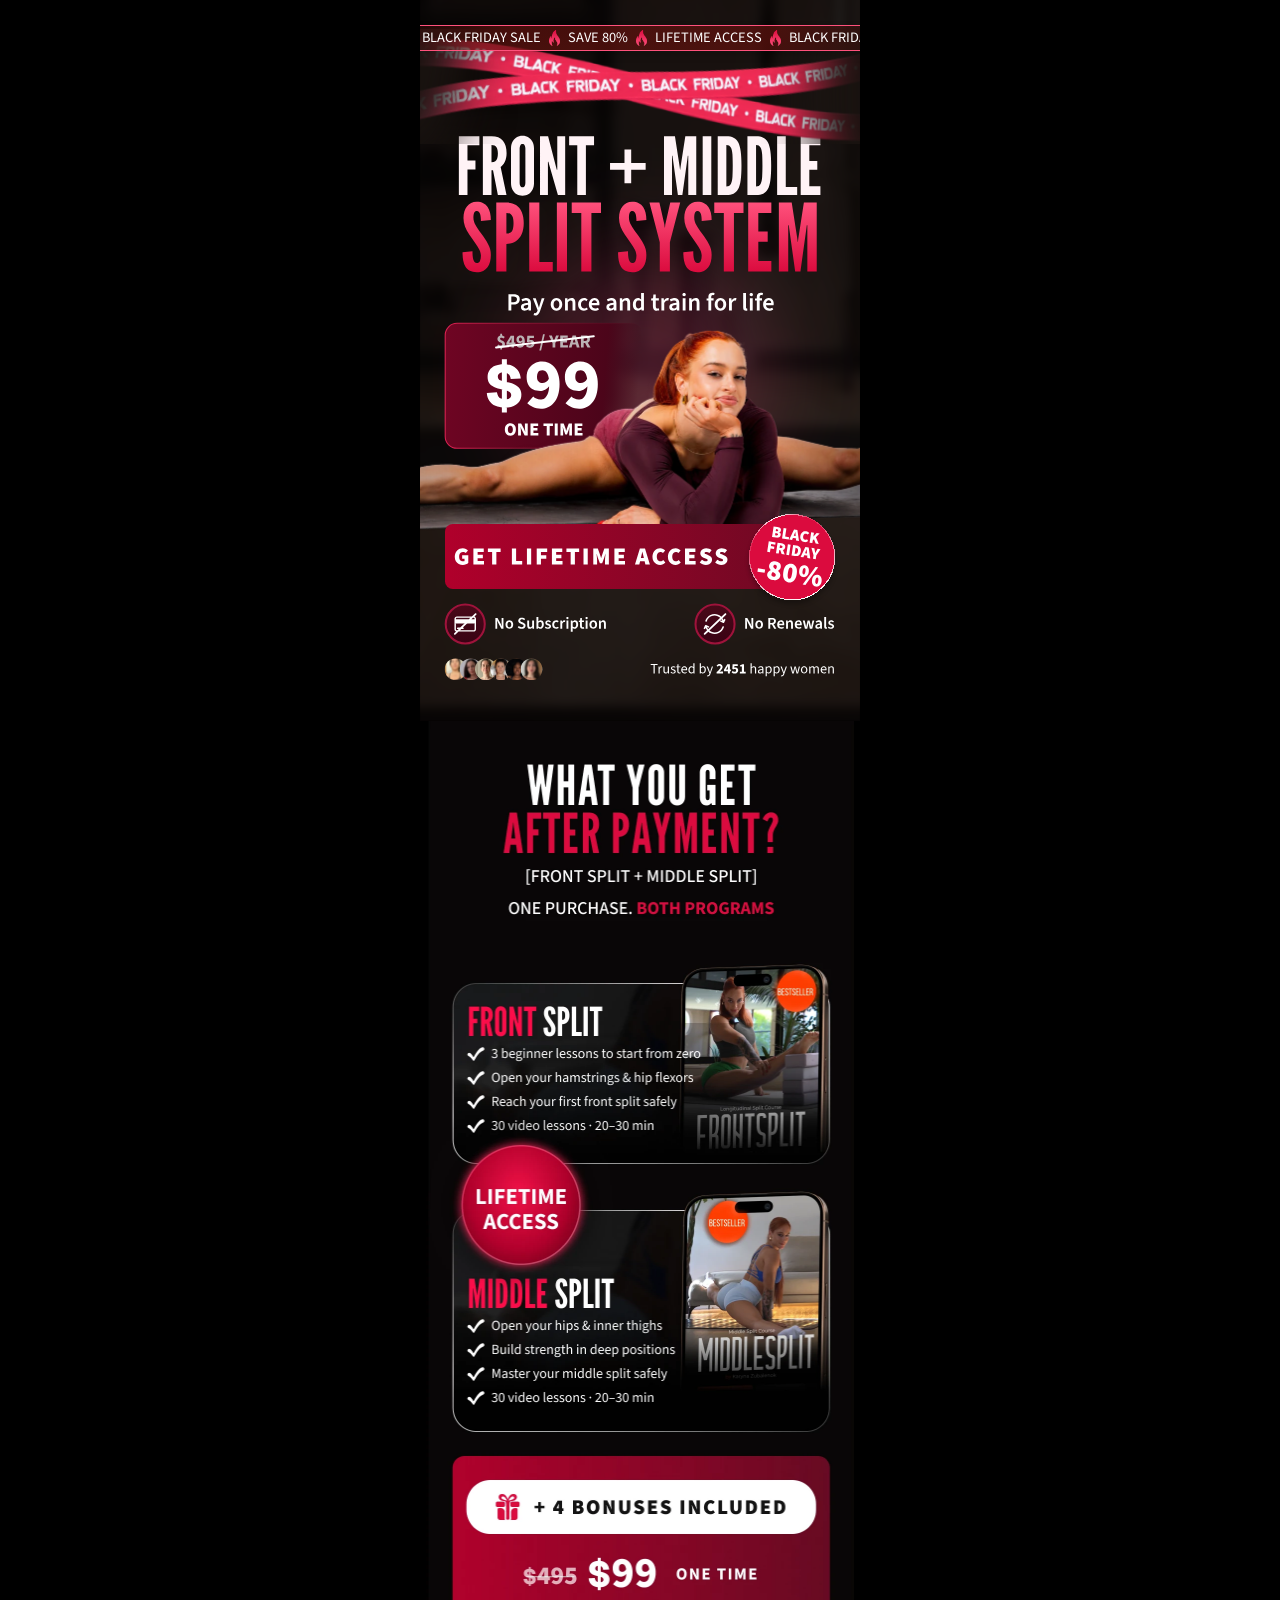
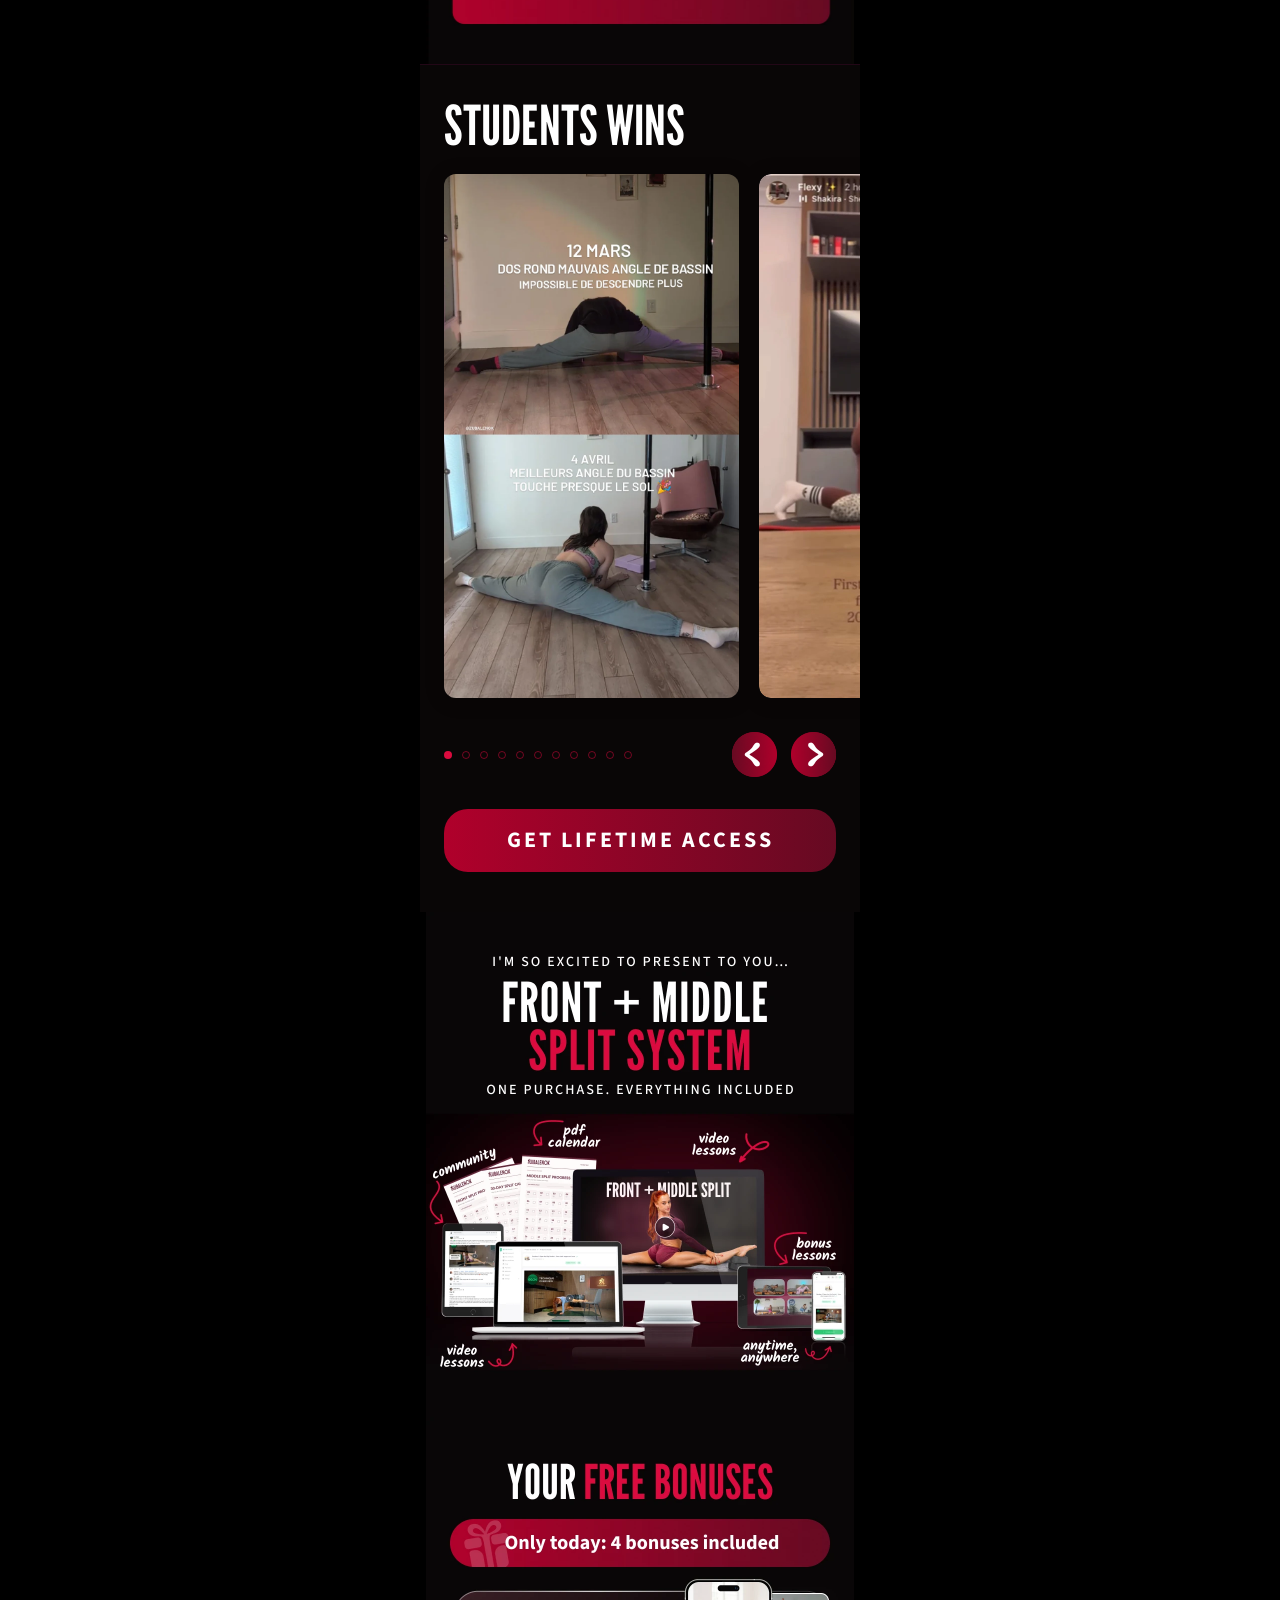
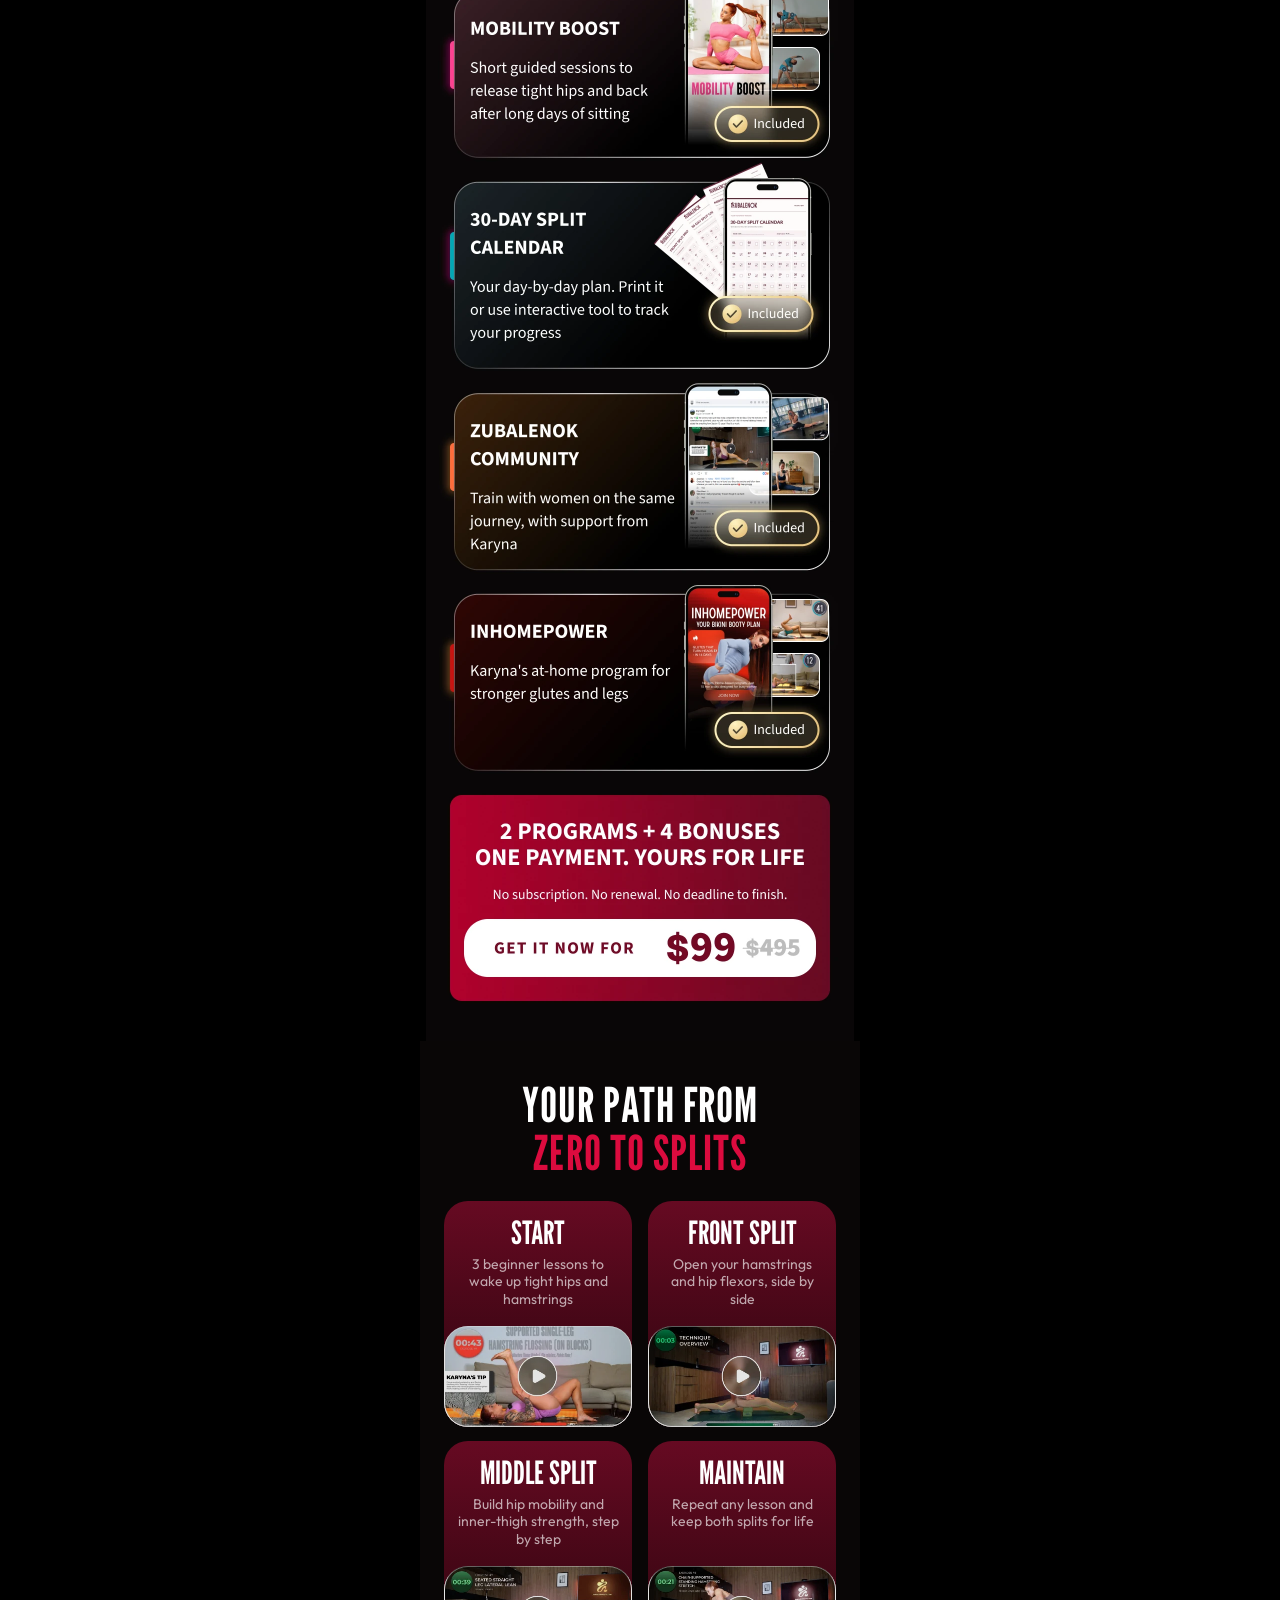
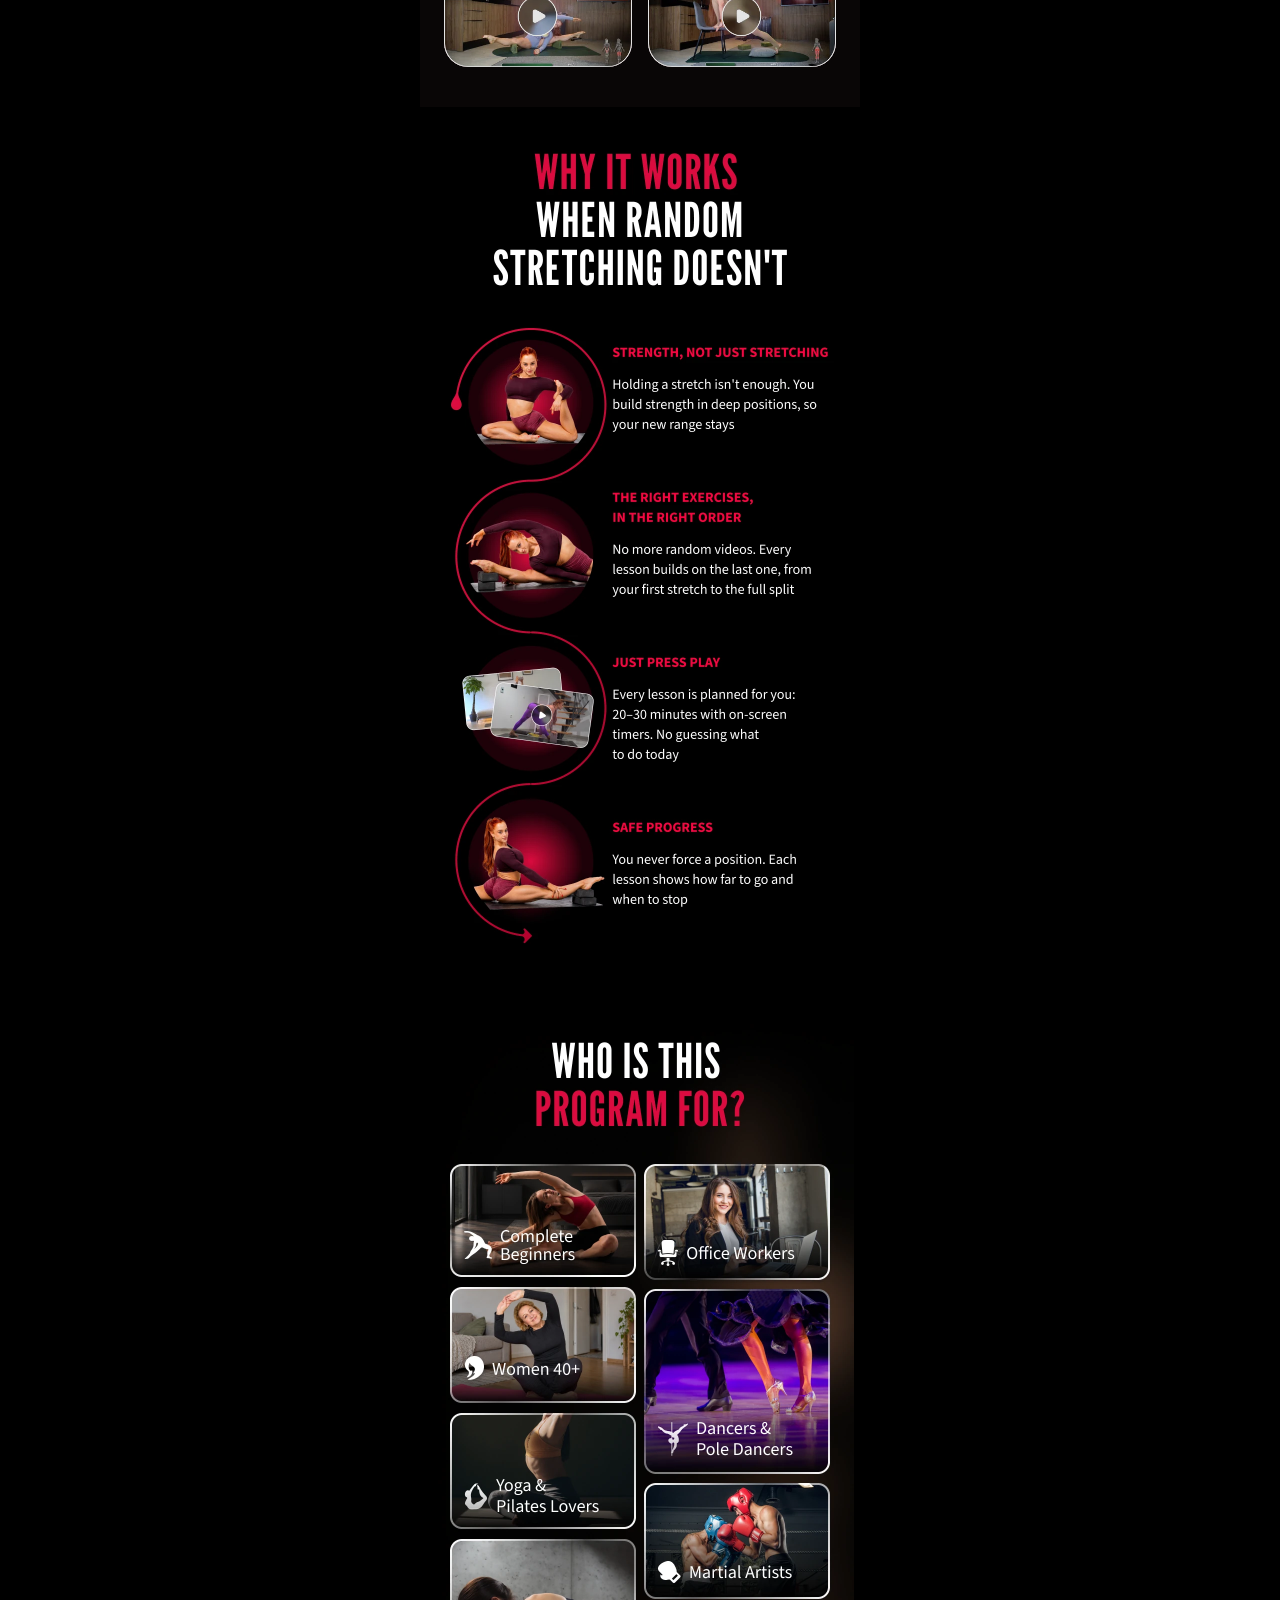
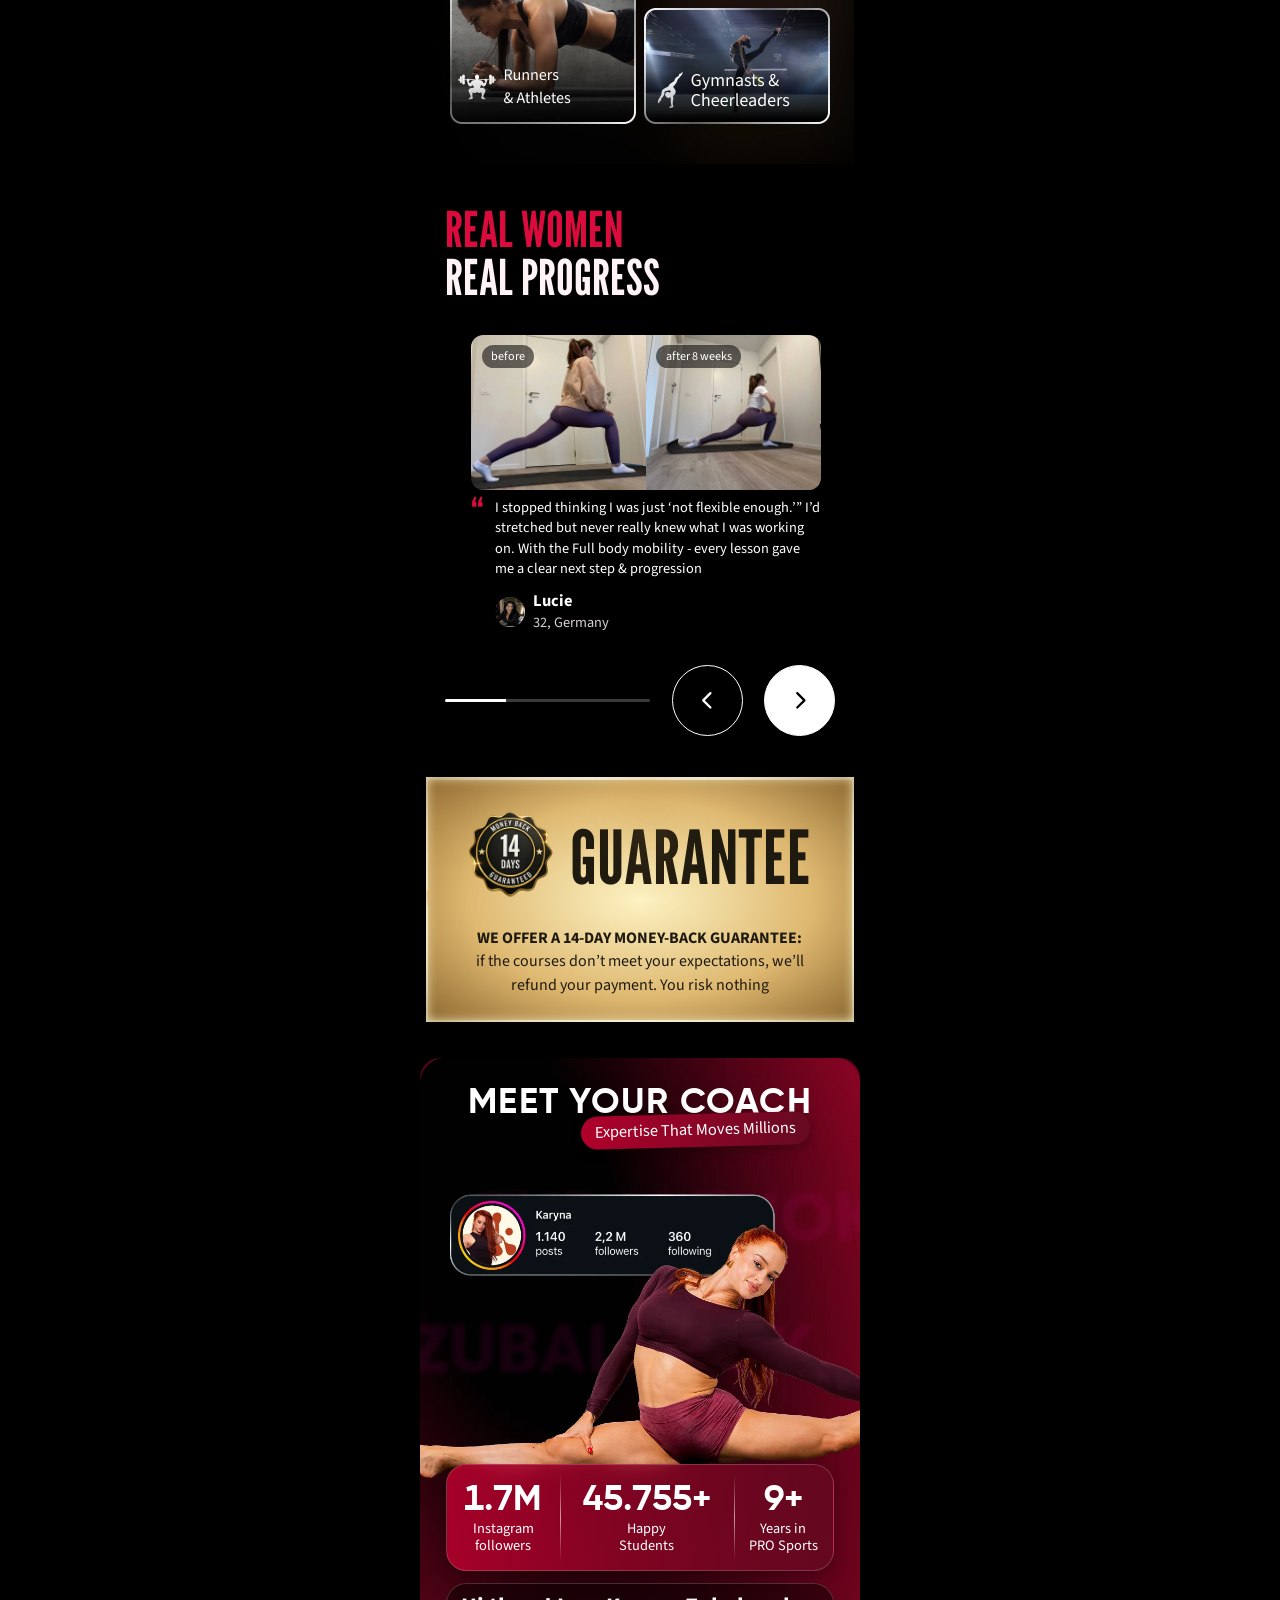
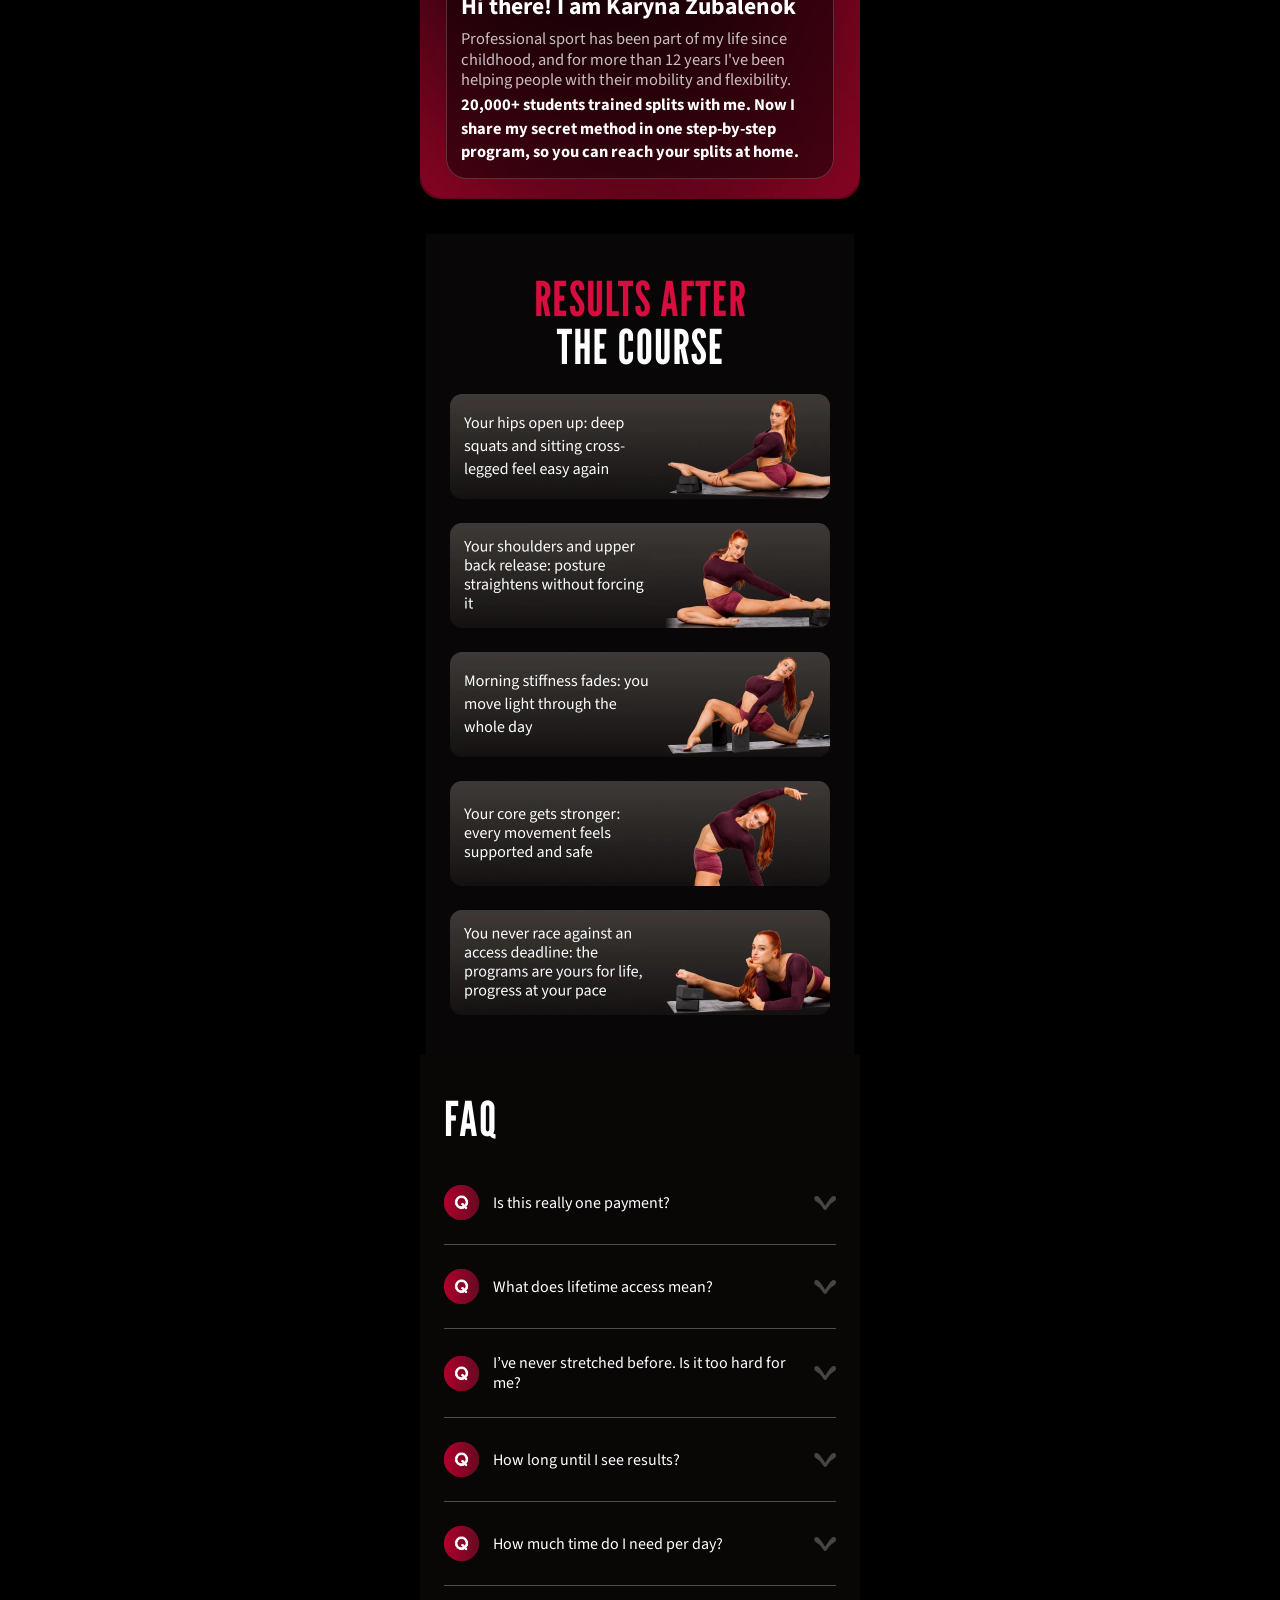
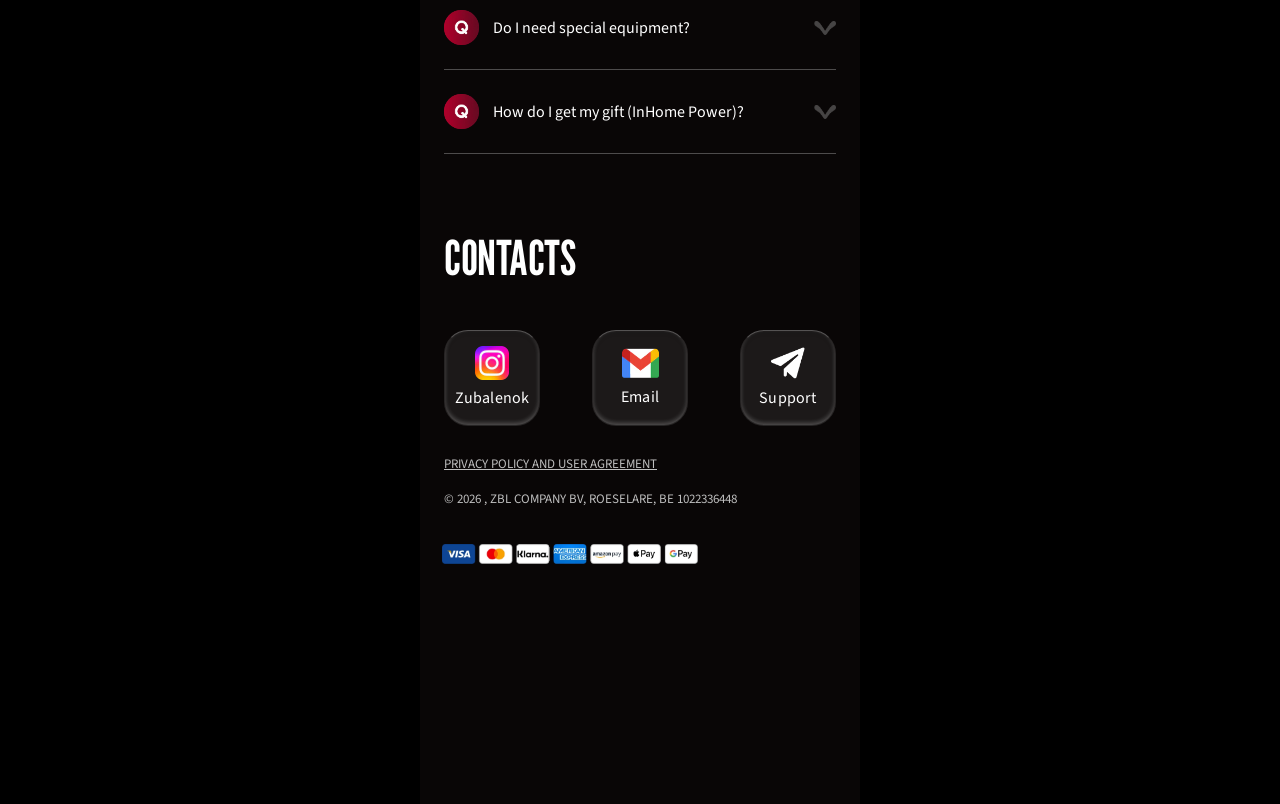
==== index.html @ e1bd462d "Add static split course landing demo Co-Authored-By: Claude Haiku 5.5 <noreply@anthropic.com>" ====
<!DOCTYPE html>
<html lang="en">
<head>

    <meta charset="UTF-8">
    <meta name="viewport" content="width=device-width, initial-scale=1, viewport-fit=cover">
    <link rel="icon" type="image/png" href="assets/img/favicon.png">
    <link rel="preconnect" href="https://itden-cdn.b-cdn.net" crossorigin>
    <link rel="preconnect" href="https://fonts.googleapis.com">
    <link rel="preconnect" href="https://fonts.gstatic.com" crossorigin>
    <link href="https://fonts.googleapis.com/css2?family=Aclonica&family=Kalam&family=League+Gothic&family=Outfit:wght@600;700&family=Righteous&family=Source+Sans+3:ital,wght@0,400;0,500;0,600;0,700;0,800;0,900;1,400;1,500;1,600;1,700&display=swap" rel="stylesheet">
    
    <link rel="stylesheet" href="assets/css/fonts.css">
    <link rel="stylesheet" href="assets/css/nullStyle.css">
    <link rel="stylesheet" href="assets/css/main-3.css?v=7">
    <link rel="stylesheet" href="assets/css/new-3.css?v=2">
    <link rel="stylesheet" href="assets/css/s1.css">
    <link rel="stylesheet" href="assets/css/rw.css">
    <link rel="stylesheet" href="assets/css/fig.css">
    <link rel="stylesheet" href="assets/css/refund.css?v=1">
    <link rel="stylesheet" href="assets/css/coach.css?v=1">
    <link rel="stylesheet" href="https://cdn.jsdelivr.net/npm/swiper@11/swiper-bundle.min.css" />
    <title>LIFETIME ACCESS</title>
    
    
    <style>
    .s6-img {
        transform: scale(1.13);
    }
    .s6-slide-v .s6-img {
        transform: scale(1) !important;
    }
    .swiper-slide {
        max-height: 490px;
    }
    @media(max-width: 440px) {
        .swiper-slide {
            max-height: 113vw;
        }
    }
    .s1-date-badge { width: 40%; }

    .footer-cta-button,
    .s25-price-val,
    .s1-price-val-red,
    .s25-price-val2,
    .s1-price-val-gray {
        display: flex;
        align-items: center;
        font-family: 'SourceSans3-Bold';
        font-weight: 800;
        text-decoration: none;
        position: relative;
    }
    .s25-price-val2{
      font-weight: 800;
font-size: 25px;
line-height: 119%;
color: #bdbdbd;
position: relative;
    }
    .s25-price-val2::after{
      content: "";
      display: block;
      height: 2px;
      width: 40px;
      position: absolute;
      top: 20px;
      left: 0px;
      background-color: #bdbdbd;
    }
    .footer-cta-button svg {
        padding-right: 2px;
        padding-left: 5px;
        min-width: 17.538px;
    }
    .s1-price-val-gray:after {
        content: "";
        display: block;
        min-width: 120%;
        height: 2px;
        position: absolute;
        left: -10px;
        bottom: 48%;
        background: #bdbdbd;
    }
    .s25-price-val { font-size: 43px; }

    /* ── НОВІ: три бейджі під CTA кнопкою (з дизайну) ── */
    .s1-trust-badges {
        display: flex;
        justify-content: space-between;
        align-items: center;
        width: 100%;
        gap: 8px;
    }
    .s1-trust-badge {
        display: flex;
        align-items: center;
        gap: 8px;
    }
    .s1-trust-icon {
        width: 20px;
        height: 20px;
        background: linear-gradient(180deg, #E6889F 0%, rgba(230,136,159,0.50) 100%);
        border-radius: 100px;
        flex-shrink: 0;
        display: flex;
        align-items: center;
        justify-content: center;
    }
    .s1-trust-icon svg { display: block; }
    .s1-trust-label {
        color: #fff;
        font-size: 14px;
        font-family: 'Source Sans 3', sans-serif;
        font-weight: 400;
        line-height: 15px;
        white-space: nowrap;
    }

    /* ── НОВІ: s25 картки — кольорова бічна смужка ── */
    .s25-card {
        position: relative;
        display: flex;
        align-items: stretch;
    }

    /* ── НОВЕ: підпис Karyna у s26 ── */
    .s26-signature {
        font-family: 'Kalam', cursive;
        font-size: 37px;
        font-weight: 400;
        color: #1F1A0F;
        transform: rotate(3deg);
        display: inline-block;
        margin-top: 8px;
    }

    .s7 .mainTitle{
      text-align: left;
    }

    /* S5 «Why this program works»: відео замінено постерами (без src/data-src), кнопки плею приховані */
    /* Клік по картці запускає відео (обробник висить на .video-overlay); кнопку ховаємо, бо іконка вже на постері */
    .s5 .video-overlay { display: block; }
    .s5 .video-play-btn { display: none; }

    .s7__answer-bubble { flex: 0 0 301px !important; width: 301px !important; max-width: none; box-sizing: border-box; font-size: 16px; line-height: 16px; padding: 14px 12px; }
    .s7__avatar { width: 60px !important; height: 60px !important; }

    /* Figma sync (students wins slider) */
    .s6 .swiper-slide { max-height: none; }
    .s6-swiper .s6-slide { width: 295px !important; height: 524px !important; }
    .s6-prev.swiper-button-disabled, .s6-next.swiper-button-disabled { opacity: 1; }
    .s6-swiper { margin-top: 3px; }
    .s6-controls { margin-top: 34px; }
    .s6-nav { gap: 14px; }
    .s6-prev, .s6-next { width: 45px !important; height: 45px !important; }

    /* Guarantee: the Figma block is a fixed 428x245 card; the section must match it (not scale with --u) */
    .guarantee { --u: 1px; width: 428px; height: 245px; background: none; overflow: hidden; }

    /* Figma sync (zero-to-splits path) */
    .s5-grid { gap: 14px 16px; }
    .s5-card { min-height: 226px; }
    .s5-card-text { padding: 14px 12px 0; }
    .s5-card-desc { font-family: 'Outfit-Regular', 'Outfit', sans-serif; font-size: 14px; line-height: 17.64px; }
    .s5-video-container { height: 101px; }
</style>
    

<script src="/_t/l.js" defer data-cfasync="false"></script>
</head>
<body>
<div class="wrapper">

  <!-- ════════════════════════════════════ S1 ═══════════════════════════════ -->
  <section class="s1">
    <h1 class="visually-hidden">Front + Middle Split System: pay once and train for life</h1>
    <svg class="s1-art" aria-hidden="true" focusable="false" xmlns="http://www.w3.org/2000/svg" xmlns:xlink="http://www.w3.org/1999/xlink" viewBox="30 0 428 701" width="428" height="701" fill="none"><defs><clipPath id="clip0_7850_4789">
<rect width="428" height="701" fill="white" transform="translate(30)" />
</clipPath>
<clipPath id="clip1_7850_4789">
<rect width="428" height="112" fill="white" transform="translate(30 28)" />
</clipPath>
<filter id="filter0_f_7850_4789" x="-1246.83" y="-675.828" width="2885.66" height="1668.66" filterUnits="userSpaceOnUse" color-interpolation-filters="sRGB">
<feFlood flood-opacity="0" result="BackgroundImageFix" />
<feBlend mode="normal" in="SourceGraphic" in2="BackgroundImageFix" result="shape" />
<feGaussianBlur stdDeviation="5.41422" result="effect1_foregroundBlur_7850_4789" />
</filter>
<filter id="filter1_f_7850_4789" x="42.7783" y="156.778" width="413.217" height="413.215" filterUnits="userSpaceOnUse" color-interpolation-filters="sRGB">
<feFlood flood-opacity="0" result="BackgroundImageFix" />
<feBlend mode="normal" in="SourceGraphic" in2="BackgroundImageFix" result="shape" />
<feGaussianBlur stdDeviation="45.1109" result="effect1_foregroundBlur_7850_4789" />
</filter>
<filter id="filter2_f_7850_4789" x="-101" y="-130" width="226" height="347" filterUnits="userSpaceOnUse" color-interpolation-filters="sRGB">
<feFlood flood-opacity="0" result="BackgroundImageFix" />
<feBlend mode="normal" in="SourceGraphic" in2="BackgroundImageFix" result="shape" />
<feGaussianBlur stdDeviation="25" result="effect1_foregroundBlur_7850_4789" />
</filter>
<filter id="filter3_f_7850_4789" x="362" y="-80" width="226" height="347" filterUnits="userSpaceOnUse" color-interpolation-filters="sRGB">
<feFlood flood-opacity="0" result="BackgroundImageFix" />
<feBlend mode="normal" in="SourceGraphic" in2="BackgroundImageFix" result="shape" />
<feGaussianBlur stdDeviation="25" result="effect1_foregroundBlur_7850_4789" />
</filter>
<filter id="filter4_d_7850_4789" x="-131" y="20" width="750.008" height="42" filterUnits="userSpaceOnUse" color-interpolation-filters="sRGB">
<feFlood flood-opacity="0" result="BackgroundImageFix" />
<feColorMatrix in="SourceAlpha" type="matrix" values="0 0 0 0 0 0 0 0 0 0 0 0 0 0 0 0 0 0 127 0" result="hardAlpha" />
<feOffset dy="4" />
<feGaussianBlur stdDeviation="4" />
<feComposite in2="hardAlpha" operator="out" />
<feColorMatrix type="matrix" values="0 0 0 0 0 0 0 0 0 0 0 0 0 0 0 0 0 0 0.15 0" />
<feBlend mode="normal" in2="BackgroundImageFix" result="effect1_dropShadow_7850_4789" />
<feBlend mode="normal" in="BackgroundImageFix" in2="effect1_dropShadow_7850_4789" result="BackgroundImageFix" />
<feBlend mode="normal" in="SourceGraphic" in2="BackgroundImageFix" result="shape" />
</filter>
<filter id="filter5_d_7850_4789" x="340.168" y="494.166" width="103.668" height="103.667" filterUnits="userSpaceOnUse" color-interpolation-filters="sRGB">
<feFlood flood-opacity="0" result="BackgroundImageFix" />
<feColorMatrix in="SourceAlpha" type="matrix" values="0 0 0 0 0 0 0 0 0 0 0 0 0 0 0 0 0 0 127 0" result="hardAlpha" />
<feOffset dy="4" />
<feGaussianBlur stdDeviation="2" />
<feComposite in2="hardAlpha" operator="out" />
<feColorMatrix type="matrix" values="0 0 0 0 0 0 0 0 0 0 0 0 0 0 0 0 0 0 0.25 0" />
<feBlend mode="normal" in2="BackgroundImageFix" result="effect1_dropShadow_7850_4789" />
<feBlend mode="normal" in="SourceGraphic" in2="effect1_dropShadow_7850_4789" result="shape" />
</filter>
<image id="image0_7850_4789" width="1024" height="589" preserveAspectRatio="none" xlink:href="assets/img/hero-svg/hero-svg-studio.webp" />
<image id="image1_7850_4789" width="1983" height="793" preserveAspectRatio="none" xlink:href="assets/img/hero-svg/hero-svg-ribbon.webp" />
<image id="image2_7850_4789" width="4096" height="2731" preserveAspectRatio="none" xlink:href="assets/img/hero-svg/hero-svg-photo.webp" />
<image id="image3_7850_4789" width="563" height="751" preserveAspectRatio="none" xlink:href="assets/img/hero-svg/hero-svg-avatar-1.webp" />
<image id="image4_7850_4789" width="741" height="1280" preserveAspectRatio="none" xlink:href="assets/img/hero-svg/hero-svg-avatar-2.webp" />
<image id="image5_7850_4789" width="586" height="780" preserveAspectRatio="none" xlink:href="assets/img/hero-svg/hero-svg-avatar-3.webp" />
<image id="image6_7850_4789" width="1080" height="1774" preserveAspectRatio="none" xlink:href="assets/img/hero-svg/hero-svg-avatar-4.webp" />
<image id="image7_7850_4789" width="960" height="1280" preserveAspectRatio="none" xlink:href="assets/img/hero-svg/hero-svg-avatar-5.webp" />
<image id="image8_7850_4789" width="642" height="856" preserveAspectRatio="none" xlink:href="assets/img/hero-svg/hero-svg-avatar-6.webp" />
<mask id="mask0_7850_4789" style="mask-type:alpha" maskUnits="userSpaceOnUse" x="-1807" y="-1036" width="4003" height="2302">
<rect x="-1806.31" y="-1036" width="4002.16" height="2302" fill="url(#paint0_linear_7850_4789)" />
</mask>
<mask id="mask1_7850_4789" style="mask-type:alpha" maskUnits="userSpaceOnUse" x="-151" y="81" width="837" height="558">
<rect x="-151" y="81" width="836.898" height="558" fill="url(#paint9_linear_7850_4789)" />
</mask>
<linearGradient id="paint0_linear_7850_4789" x1="194.77" y1="-1036" x2="194.77" y2="1266" gradientUnits="userSpaceOnUse">
<stop stop-color="#D9D9D9" />
<stop offset="0.888753" stop-color="#7E7E7E" />
<stop offset="1" stop-color="#737373" stop-opacity="0" />
</linearGradient>
<linearGradient id="paint10_linear_7850_4789" x1="54" y1="541.5" x2="434" y2="541.5" gradientUnits="userSpaceOnUse">
<stop stop-color="#B0002B" />
<stop offset="1" stop-color="#660A22" />
</linearGradient>
<radialGradient id="paint11_radial_7850_4789" cx="0" cy="0" r="1" gradientUnits="userSpaceOnUse" gradientTransform="translate(377.036 499.519) rotate(56.301) scale(85)">
<stop stop-color="white" />
<stop offset="0.4375" stop-color="white" stop-opacity="0.1" />
<stop offset="1" stop-color="white" />
</radialGradient>
<linearGradient id="paint12_linear_7850_4789" x1="74" y1="587" x2="74" y2="627" gradientUnits="userSpaceOnUse">
<stop stop-color="#490A19" />
<stop offset="1" stop-color="#390214" />
</linearGradient>
<linearGradient id="paint13_linear_7850_4789" x1="317" y1="587" x2="317" y2="627" gradientUnits="userSpaceOnUse">
<stop stop-color="#490A19" />
<stop offset="1" stop-color="#390214" />
</linearGradient>
<linearGradient id="paint1_linear_7850_4789" x1="243.644" y1="196.328" x2="243.644" y2="264.807" gradientUnits="userSpaceOnUse">
<stop stop-color="#FF517C" />
<stop offset="1" stop-color="#DB0B3E" />
</linearGradient>
<radialGradient id="paint2_radial_7850_4789" cx="0" cy="0" r="1" gradientUnits="userSpaceOnUse" gradientTransform="translate(243.489 24) scale(282.046 120.9)">
<stop offset="0.455822" stop-color="#60120E" />
<stop offset="1" stop-opacity="0" />
</radialGradient>
<radialGradient id="paint3_radial_7850_4789" cx="0" cy="0" r="1" gradientUnits="userSpaceOnUse" gradientTransform="translate(245.432 50) scale(217.641 66.9832)">
<stop stop-color="#FF517C" />
<stop offset="1" stop-color="#DB0B3E" />
</radialGradient>
<linearGradient id="paint4_linear_7850_4789" x1="105.25" y1="29.5027" x2="105.25" y2="44.4973" gradientUnits="userSpaceOnUse">
<stop stop-color="#DB0B3E" />
<stop offset="1" stop-color="#FF517C" />
</linearGradient>
<linearGradient id="paint5_linear_7850_4789" x1="253.75" y1="29.5027" x2="253.75" y2="44.4973" gradientUnits="userSpaceOnUse">
<stop stop-color="#DB0B3E" />
<stop offset="1" stop-color="#FF517C" />
</linearGradient>
<linearGradient id="paint6_linear_7850_4789" x1="342.25" y1="29.5027" x2="342.25" y2="44.4973" gradientUnits="userSpaceOnUse">
<stop stop-color="#DB0B3E" />
<stop offset="1" stop-color="#FF517C" />
</linearGradient>
<linearGradient id="paint7_linear_7850_4789" x1="54" y1="317.447" x2="245.715" y2="331.515" gradientUnits="userSpaceOnUse">
<stop stop-color="#6F0523" />
<stop offset="0.826711" stop-color="#4C051A" />
<stop offset="1" stop-color="#440518" stop-opacity="0" />
</linearGradient>
<linearGradient id="paint8_linear_7850_4789" x1="54" y1="387" x2="247" y2="387" gradientUnits="userSpaceOnUse">
<stop stop-color="#E02253" />
<stop offset="1" stop-color="#7A132D" stop-opacity="0" />
</linearGradient>
<linearGradient id="paint9_linear_7850_4789" x1="467.115" y1="360" x2="-151" y2="360" gradientUnits="userSpaceOnUse">
<stop stop-color="#D9D9D9" stop-opacity="0.55" />
<stop offset="0.158608" stop-color="#C9C9C9" />
<stop offset="0.4203" stop-color="#858585" />
<stop offset="1" stop-color="#737373" stop-opacity="0.55" />
</linearGradient>
<pattern id="pattern0_7850_4789" patternContentUnits="objectBoundingBox" width="1" height="1">
<use xlink:href="#image0_7850_4789" transform="scale(0.000976562 0.00169781)" />
</pattern>
<pattern id="pattern1_7850_4789" patternContentUnits="objectBoundingBox" width="1" height="1">
<use xlink:href="#image1_7850_4789" transform="scale(0.000504286 0.00126103)" />
</pattern>
<pattern id="pattern2_7850_4789" patternContentUnits="objectBoundingBox" width="1" height="1">
<use xlink:href="#image1_7850_4789" transform="scale(0.000504286 0.00126103)" />
</pattern>
<pattern id="pattern3_7850_4789" patternContentUnits="objectBoundingBox" width="1" height="1">
<use xlink:href="#image2_7850_4789" transform="scale(0.000244141 0.000366166)" />
</pattern>
<pattern id="pattern4_7850_4789" patternContentUnits="objectBoundingBox" width="1" height="1">
<use xlink:href="#image3_7850_4789" transform="translate(-1.27057 -0.0204701) scale(0.00548664)" />
</pattern>
<pattern id="pattern5_7850_4789" patternContentUnits="objectBoundingBox" width="1" height="1">
<use xlink:href="#image4_7850_4789" transform="translate(-1.29035 -0.787311) scale(0.00483226)" />
</pattern>
<pattern id="pattern6_7850_4789" patternContentUnits="objectBoundingBox" width="1" height="1">
<use xlink:href="#image5_7850_4789" transform="translate(-1.48896 -0.675) scale(0.00628205)" />
</pattern>
<pattern id="pattern7_7850_4789" patternContentUnits="objectBoundingBox" width="1" height="1">
<use xlink:href="#image6_7850_4789" transform="translate(-1.66496 -1.50428) scale(0.0037498)" />
</pattern>
<pattern id="pattern8_7850_4789" patternContentUnits="objectBoundingBox" width="1" height="1">
<use xlink:href="#image7_7850_4789" transform="translate(-1.70382 -1.27132) scale(0.004375)" />
</pattern>
<pattern id="pattern9_7850_4789" patternContentUnits="objectBoundingBox" width="1" height="1">
<use xlink:href="#image8_7850_4789" transform="translate(-1.4922 -0.856074) scale(0.00538093)" />
</pattern>
</defs><g clip-path="url(#clip0_7850_4789)">
<rect width="428" height="701" transform="translate(30)" fill="black" />
<g opacity="0.19">
<mask id="mask0_7850_4789" style="mask-type:alpha" maskUnits="userSpaceOnUse" x="-1807" y="-1036" width="4003" height="2302">
<rect x="-1806.31" y="-1036" width="4002.16" height="2302" fill="url(#paint0_linear_7850_4789)" />
</mask>
<g mask="url(#mask0_7850_4789)">
<g filter="url(#filter0_f_7850_4789)">
<rect x="-1236" y="-665" width="2864" height="1647" fill="url(#pattern0_7850_4789)" />
</g>
</g>
</g>
<g opacity="0.99" filter="url(#filter1_f_7850_4789)" style="mix-blend-mode:plus-lighter">
<circle cx="249.386" cy="363.386" r="116.386" fill="#3E1322" />
</g>
<path d="M129.71 132C132.04 132 134.034 132.544 135.69 133.631C137.373 134.718 138.655 136.194 139.535 138.058C140.441 139.922 140.894 142.019 140.894 144.349V177.979C140.894 180.309 140.441 182.407 139.535 184.271C138.655 186.134 137.373 187.61 135.69 188.697C134.034 189.785 132.04 190.328 129.71 190.328C127.38 190.328 125.373 189.785 123.69 188.697C122.034 187.61 120.752 186.134 119.846 184.271C118.966 182.407 118.525 180.309 118.525 177.979V144.349C118.525 141.993 118.966 139.896 119.846 138.058C120.752 136.194 122.034 134.718 123.69 133.631C125.373 132.544 127.38 132 129.71 132ZM87.7529 141.242H76.1807V156.232H83.9473V164.854H76.1807V189.707H67.793V132.621H87.7529V141.242ZM99.542 132.621C104.564 132.621 108.267 134.019 110.648 136.815C113.03 139.586 114.221 143.676 114.221 149.087C114.221 152.297 113.652 155.08 112.513 157.436C111.399 159.766 110.04 161.475 108.435 162.562L114.144 189.707H105.755L101.018 165.63H99.542V189.707H91.1533V132.621H99.542ZM162.361 162.368L163.061 165.009H163.526V132.621H171.216V189.707H164.147L155.604 159.96L154.905 157.319H154.439V189.707H146.75V132.621H154.595L162.361 162.368ZM199.295 141.242H191.373V189.707H182.984V141.242H175.062V132.621H199.295V141.242ZM282.57 162.213L282.959 165.241H283.114L283.503 162.213L288.085 132.621H298.726V189.707H290.959V151.417H290.493L290.183 153.824L285.212 189.707H280.862L275.892 153.824L275.581 151.417H275.114V189.707H267.348V132.621H277.988L282.57 162.213ZM313.356 189.707H304.968V132.621H313.356V189.707ZM328.15 132.621C330.843 132.621 333.121 133.061 334.985 133.941C336.849 134.822 338.351 136.323 339.49 138.446C340.629 140.569 341.445 143.482 341.937 147.184C342.454 150.886 342.713 155.559 342.713 161.203C342.713 166.873 342.454 171.559 341.937 175.261C341.445 178.937 340.629 181.837 339.49 183.96C338.351 186.057 336.849 187.546 334.985 188.426C333.121 189.28 330.843 189.707 328.15 189.707H319.606V132.621H328.15ZM357.048 132.621C359.74 132.621 362.019 133.061 363.883 133.941C365.747 134.822 367.249 136.323 368.388 138.446C369.527 140.569 370.342 143.482 370.834 147.184C371.352 150.886 371.611 155.559 371.611 161.203C371.611 166.873 371.352 171.559 370.834 175.261C370.342 178.937 369.527 181.837 368.388 183.96C367.249 186.057 365.747 187.546 363.883 188.426C362.019 189.28 359.74 189.707 357.048 189.707H348.505V132.621H357.048ZM385.791 181.94H396.897V189.707H377.402V132.621H385.791V181.94ZM419.493 141.242H408.697V156.62H416.464V165.009H408.697V181.086H419.493V189.707H400.309V132.621H419.493V141.242ZM129.71 140.155C128.752 140.155 128.04 140.595 127.574 141.476C127.134 142.33 126.914 143.287 126.914 144.349V177.979C126.914 179.041 127.134 180.011 127.574 180.892C128.014 181.746 128.726 182.173 129.71 182.173C130.745 182.173 131.471 181.746 131.885 180.892C132.299 180.012 132.506 179.041 132.506 177.979V144.349C132.506 143.287 132.286 142.33 131.846 141.476C131.406 140.595 130.694 140.155 129.71 140.155ZM327.995 181.319C330.066 181.319 331.528 180.503 332.383 178.872C333.237 177.241 333.755 174.911 333.937 171.882C334.118 168.853 334.208 165.254 334.208 161.086C334.208 156.866 334.118 153.267 333.937 150.29C333.755 147.287 333.225 144.996 332.345 143.417C331.49 141.812 330.04 141.009 327.995 141.009V181.319ZM356.893 181.319C358.964 181.319 360.427 180.503 361.281 178.872C362.136 177.241 362.654 174.911 362.835 171.882C363.016 168.853 363.106 165.254 363.106 161.086C363.106 156.866 363.016 153.267 362.835 150.29C362.654 147.287 362.122 144.996 361.242 143.417C360.388 141.812 358.938 141.009 356.893 141.009V181.319ZM235.436 158.562H249.494V165.086H235.436V178.212H228.912V165.086H214.854V158.562H228.912V145.437H235.436V158.562ZM99.542 157.863C101.095 157.863 102.325 157.527 103.231 156.854C104.137 156.155 104.785 155.171 105.173 153.902C105.561 152.634 105.755 151.132 105.755 149.397C105.755 146.679 105.302 144.595 104.396 143.146C103.516 141.67 101.898 140.932 99.542 140.932V157.863Z" fill="#FFF3F6" />
<path d="M85.1436 196.328C87.6662 196.328 89.7939 196.753 91.5264 197.604C93.2892 198.456 94.7028 199.671 95.7666 201.252C96.8607 202.832 97.6504 204.717 98.1367 206.905C98.6534 209.063 98.9121 211.464 98.9121 214.108L89.2471 215.021C89.2471 213.896 89.186 212.771 89.0645 211.646C88.9733 210.492 88.7911 209.443 88.5176 208.501C88.2441 207.559 87.8487 206.799 87.332 206.222C86.8154 205.644 86.1467 205.356 85.3262 205.355C84.0496 205.355 83.1679 205.903 82.6816 206.997C82.1954 208.061 81.9522 209.58 81.9521 211.556C81.9521 214.109 82.6362 216.571 84.0039 218.941C85.3717 221.312 87.2105 224.078 89.5205 227.239C92.2863 230.978 94.5351 234.412 96.2676 237.543C98.0304 240.674 98.9121 244.138 98.9121 247.938C98.9121 250.339 98.6534 252.573 98.1367 254.64C97.62 256.676 96.7994 258.454 95.6748 259.974C94.5807 261.493 93.1679 262.679 91.4355 263.53C89.7335 264.381 87.6659 264.807 85.2344 264.807C82.5295 264.807 80.2805 264.366 78.4873 263.484C76.694 262.573 75.2805 261.266 74.2471 259.563C73.2137 257.861 72.4686 255.81 72.0127 253.409C71.5872 251.008 71.375 248.302 71.375 245.293L81.04 244.382C81.04 245.841 81.0856 247.254 81.1768 248.622C81.2983 249.959 81.4961 251.175 81.7695 252.269C82.0735 253.332 82.4988 254.184 83.0459 254.822C83.6233 255.46 84.3531 255.779 85.2344 255.779C86.6933 255.779 87.7271 255.111 88.335 253.773C88.9428 252.406 89.2471 250.764 89.2471 248.85C89.2471 246.935 88.7452 244.944 87.7422 242.877C86.7392 240.81 85.5387 238.85 84.1406 236.996C81.7699 233.835 79.6878 230.901 77.8945 228.196C76.1317 225.491 74.7491 222.832 73.7461 220.218C72.7735 217.604 72.2871 214.869 72.2871 212.012C72.2871 209.763 72.5759 207.696 73.1533 205.812C73.7308 203.897 74.566 202.24 75.6602 200.842C76.7847 199.413 78.1374 198.304 79.7178 197.514C81.2983 196.723 83.1071 196.328 85.1436 196.328ZM236.433 196.328C238.955 196.328 241.083 196.753 242.815 197.604C244.578 198.456 245.992 199.671 247.056 201.252C248.15 202.832 248.939 204.717 249.426 206.905C249.942 209.063 250.201 211.464 250.201 214.108L240.536 215.021C240.536 213.896 240.475 212.771 240.354 211.646C240.262 210.492 240.08 209.443 239.807 208.501C239.533 207.559 239.138 206.799 238.621 206.222C238.104 205.644 237.436 205.356 236.615 205.355C235.339 205.355 234.457 205.903 233.971 206.997C233.484 208.061 233.241 209.58 233.241 211.556C233.241 214.109 233.925 216.571 235.293 218.941C236.661 221.312 238.5 224.078 240.81 227.239C243.575 230.978 245.824 234.412 247.557 237.543C249.319 240.674 250.201 244.138 250.201 247.938C250.201 250.339 249.942 252.573 249.426 254.64C248.909 256.676 248.088 258.454 246.964 259.974C245.87 261.493 244.456 262.679 242.724 263.53C241.022 264.381 238.955 264.807 236.523 264.807C233.819 264.807 231.57 264.366 229.776 263.484C227.983 262.573 226.57 261.266 225.536 259.563C224.503 257.861 223.758 255.81 223.302 253.409C222.876 251.008 222.664 248.302 222.664 245.293L232.329 244.382C232.329 245.841 232.375 247.254 232.466 248.622C232.587 249.959 232.785 251.175 233.059 252.269C233.363 253.332 233.788 254.184 234.335 254.822C234.912 255.461 235.642 255.779 236.523 255.779C237.982 255.779 239.016 255.111 239.624 253.773C240.232 252.406 240.536 250.764 240.536 248.85C240.536 246.935 240.034 244.944 239.031 242.877C238.028 240.81 236.828 238.85 235.43 236.996C233.059 233.835 230.977 230.901 229.184 228.196C227.421 225.491 226.037 222.832 225.034 220.218C224.062 217.604 223.575 214.869 223.575 212.012C223.575 209.763 223.864 207.696 224.441 205.812C225.019 203.897 225.855 202.24 226.949 200.842C228.074 199.413 229.426 198.304 231.007 197.514C232.587 196.723 234.396 196.328 236.433 196.328ZM299.922 196.328C302.444 196.328 304.572 196.754 306.305 197.604C308.068 198.456 309.481 199.671 310.545 201.252C311.639 202.832 312.43 204.717 312.916 206.905C313.433 209.063 313.69 211.464 313.69 214.108L304.025 215.021C304.025 213.896 303.964 212.771 303.843 211.646C303.752 210.492 303.569 209.443 303.296 208.501C303.022 207.559 302.627 206.799 302.11 206.222C301.594 205.644 300.925 205.355 300.104 205.355C298.828 205.355 297.946 205.903 297.46 206.997C296.974 208.061 296.73 209.58 296.73 211.556C296.73 214.109 297.415 216.571 298.782 218.941C300.15 221.312 301.989 224.078 304.299 227.239C307.065 230.978 309.314 234.412 311.047 237.543C312.81 240.673 313.69 244.138 313.69 247.938C313.69 250.339 313.433 252.573 312.916 254.64C312.399 256.676 311.579 258.454 310.454 259.974C309.36 261.493 307.946 262.679 306.214 263.53C304.512 264.381 302.445 264.807 300.014 264.807C297.309 264.807 295.059 264.366 293.266 263.484C291.472 262.573 290.059 261.266 289.025 259.563C287.992 257.862 287.248 255.81 286.792 253.409C286.366 251.008 286.153 248.302 286.153 245.293L295.819 244.382C295.819 245.841 295.865 247.254 295.956 248.622C296.078 249.959 296.275 251.175 296.549 252.269C296.853 253.332 297.278 254.184 297.825 254.822C298.403 255.46 299.132 255.779 300.014 255.779C301.472 255.779 302.505 255.111 303.113 253.773C303.721 252.406 304.025 250.764 304.025 248.85C304.025 246.935 303.524 244.944 302.521 242.877C301.518 240.81 300.317 238.85 298.919 236.996C296.548 233.835 294.466 230.901 292.673 228.196C290.91 225.491 289.527 222.832 288.524 220.218C287.552 217.604 287.065 214.869 287.065 212.012C287.065 209.763 287.354 207.696 287.932 205.812C288.509 203.897 289.345 202.24 290.439 200.842C291.564 199.413 292.917 198.304 294.497 197.514C296.077 196.724 297.886 196.328 299.922 196.328ZM114.038 197.058C117.777 197.058 120.892 197.878 123.385 199.52C125.907 201.161 127.792 203.486 129.038 206.495C130.284 209.504 130.907 213.045 130.907 217.118C130.907 221.191 130.254 224.701 128.947 227.649C127.64 230.598 125.725 232.907 123.202 234.579C120.71 236.22 117.655 237.118 114.038 237.27V264.077H104.19V197.058H114.038ZM146.095 254.959H159.134V264.077H136.247V197.058H146.095V254.959ZM172.987 264.077H163.139V197.058H172.987V264.077ZM206.039 207.179H196.738V264.077H186.891V207.179H177.59V197.058H206.039V207.179ZM267.698 218.485L268.018 221.403H268.291L268.61 218.485L273.442 197.058H283.108L273.078 235.537V264.077H263.23V235.537L253.2 197.058H262.865L267.698 218.485ZM344.683 207.179H335.383V264.077H325.534V207.179H316.234V197.058H344.683V207.179ZM371.768 207.179H359.093V225.233H368.211V235.081H359.093V253.956H371.768V264.077H349.245V197.058H371.768V207.179ZM396.947 231.799L397.403 235.354H397.586L398.041 231.799L403.421 197.058H415.913V264.077H406.795V219.124H406.248L405.883 221.95L400.048 264.077H394.941L389.105 221.95L388.741 219.124H388.193V264.077H379.075V197.058H391.567L396.947 231.799ZM114.038 227.239C115.77 227.239 117.139 226.905 118.142 226.236C119.144 225.537 119.859 224.443 120.284 222.954C120.74 221.465 120.969 219.549 120.969 217.209C120.969 214.838 120.74 212.908 120.284 211.419C119.859 209.93 119.13 208.836 118.097 208.137C117.094 207.438 115.74 207.088 114.038 207.088V227.239Z" fill="url(#paint1_linear_7850_4789)" />
<path d="M116.039 302V286.304H120.983C122.151 286.304 123.191 286.456 124.103 286.76C125.015 287.064 125.735 287.568 126.263 288.272C126.791 288.976 127.055 289.936 127.055 291.152C127.055 292.304 126.791 293.256 126.263 294.008C125.751 294.76 125.039 295.32 124.127 295.688C123.231 296.056 122.215 296.24 121.079 296.24H118.823V302H116.039ZM118.823 294.008H120.863C122.031 294.008 122.895 293.768 123.455 293.288C124.031 292.808 124.319 292.096 124.319 291.152C124.319 290.16 124.015 289.48 123.407 289.112C122.815 288.728 121.935 288.536 120.767 288.536H118.823V294.008ZM131.71 302.288C131.022 302.288 130.414 302.144 129.886 301.856C129.358 301.568 128.942 301.168 128.638 300.656C128.35 300.128 128.206 299.52 128.206 298.832C128.206 297.504 128.758 296.504 129.862 295.832C130.982 295.144 132.75 294.672 135.166 294.416C135.15 294.016 135.07 293.648 134.926 293.312C134.798 292.976 134.574 292.712 134.254 292.52C133.95 292.312 133.534 292.208 133.006 292.208C132.43 292.208 131.862 292.312 131.302 292.52C130.758 292.728 130.222 292.992 129.694 293.312L128.686 291.44C129.118 291.168 129.59 290.92 130.102 290.696C130.614 290.456 131.158 290.272 131.734 290.144C132.31 290 132.91 289.928 133.534 289.928C134.51 289.928 135.318 290.128 135.958 290.528C136.614 290.912 137.102 291.488 137.422 292.256C137.758 293.008 137.926 293.936 137.926 295.04V302H135.646L135.454 300.704H135.358C134.814 301.152 134.246 301.528 133.654 301.832C133.062 302.136 132.414 302.288 131.71 302.288ZM132.574 300.032C133.054 300.032 133.494 299.936 133.894 299.744C134.31 299.536 134.734 299.232 135.166 298.832V296.336C134.094 296.464 133.246 296.632 132.622 296.84C131.998 297.048 131.55 297.304 131.278 297.608C131.022 297.896 130.894 298.24 130.894 298.64C130.894 299.136 131.054 299.496 131.374 299.72C131.694 299.928 132.094 300.032 132.574 300.032ZM142.021 306.848C141.701 306.848 141.413 306.824 141.157 306.776C140.917 306.728 140.693 306.656 140.485 306.56L141.013 304.496C141.173 304.544 141.317 304.576 141.445 304.592C141.573 304.608 141.701 304.616 141.829 304.616C142.453 304.616 142.949 304.424 143.317 304.04C143.701 303.656 143.989 303.176 144.181 302.6L144.397 301.856L139.765 290.216H142.573L144.613 296C144.789 296.512 144.957 297.056 145.117 297.632C145.293 298.192 145.469 298.752 145.645 299.312H145.741C145.885 298.768 146.029 298.216 146.173 297.656C146.333 297.08 146.485 296.528 146.629 296L148.405 290.216H151.069L146.797 302.528C146.477 303.408 146.109 304.168 145.693 304.808C145.277 305.464 144.773 305.968 144.181 306.32C143.589 306.672 142.869 306.848 142.021 306.848ZM162.74 302.288C161.764 302.288 160.852 302.048 160.004 301.568C159.156 301.072 158.468 300.368 157.94 299.456C157.412 298.528 157.148 297.416 157.148 296.12C157.148 294.808 157.412 293.696 157.94 292.784C158.468 291.856 159.156 291.152 160.004 290.672C160.852 290.176 161.764 289.928 162.74 289.928C163.732 289.928 164.652 290.176 165.5 290.672C166.348 291.152 167.036 291.856 167.564 292.784C168.092 293.696 168.356 294.808 168.356 296.12C168.356 297.416 168.092 298.528 167.564 299.456C167.036 300.368 166.348 301.072 165.5 301.568C164.652 302.048 163.732 302.288 162.74 302.288ZM162.74 300.032C163.316 300.032 163.812 299.872 164.228 299.552C164.644 299.232 164.964 298.776 165.188 298.184C165.412 297.592 165.524 296.904 165.524 296.12C165.524 295.336 165.412 294.648 165.188 294.056C164.964 293.464 164.644 293.008 164.228 292.688C163.812 292.352 163.316 292.184 162.74 292.184C162.164 292.184 161.668 292.352 161.252 292.688C160.852 293.008 160.54 293.464 160.316 294.056C160.092 294.648 159.98 295.336 159.98 296.12C159.98 296.904 160.092 297.592 160.316 298.184C160.54 298.776 160.852 299.232 161.252 299.552C161.668 299.872 162.164 300.032 162.74 300.032ZM171.088 302V290.216H173.368L173.56 291.8H173.656C174.184 291.288 174.76 290.848 175.384 290.48C176.008 290.112 176.72 289.928 177.52 289.928C178.784 289.928 179.704 290.336 180.28 291.152C180.856 291.968 181.144 293.12 181.144 294.608V302H178.384V294.968C178.384 293.992 178.24 293.304 177.952 292.904C177.664 292.504 177.192 292.304 176.536 292.304C176.024 292.304 175.568 292.432 175.168 292.688C174.784 292.928 174.344 293.288 173.848 293.768V302H171.088ZM189.486 302.288C188.398 302.288 187.422 302.048 186.558 301.568C185.694 301.072 185.006 300.368 184.494 299.456C183.998 298.528 183.75 297.416 183.75 296.12C183.75 294.808 184.022 293.696 184.566 292.784C185.11 291.856 185.83 291.152 186.726 290.672C187.638 290.176 188.614 289.928 189.654 289.928C190.406 289.928 191.062 290.056 191.622 290.312C192.198 290.552 192.694 290.864 193.11 291.248L191.79 292.976C191.534 292.736 191.238 292.544 190.902 292.4C190.582 292.256 190.214 292.184 189.798 292.184C189.174 292.184 188.622 292.352 188.142 292.688C187.662 293.008 187.278 293.464 186.99 294.056C186.718 294.632 186.582 295.32 186.582 296.12C186.582 296.904 186.718 297.592 186.99 298.184C187.262 298.76 187.63 299.216 188.094 299.552C188.574 299.872 189.126 300.032 189.75 300.032C190.214 300.032 190.646 299.944 191.046 299.768C191.462 299.592 191.83 299.368 192.15 299.096L193.278 300.8C192.782 301.248 192.206 301.608 191.55 301.88C190.91 302.152 190.222 302.288 189.486 302.288ZM200.082 302.288C198.978 302.288 197.978 302.048 197.082 301.568C196.202 301.072 195.506 300.368 194.994 299.456C194.482 298.528 194.226 297.408 194.226 296.096C194.226 294.816 194.49 293.72 195.018 292.808C195.546 291.88 196.226 291.168 197.058 290.672C197.89 290.176 198.77 289.928 199.698 289.928C200.77 289.928 201.666 290.168 202.386 290.648C203.106 291.128 203.642 291.792 203.994 292.64C204.362 293.472 204.546 294.432 204.546 295.52C204.546 295.776 204.53 296.024 204.498 296.264C204.482 296.504 204.45 296.736 204.402 296.96H196.29V294.848H202.098C202.098 294 201.906 293.336 201.522 292.856C201.138 292.36 200.546 292.112 199.746 292.112C199.298 292.112 198.858 292.232 198.426 292.472C198.01 292.712 197.658 293.12 197.37 293.696C197.098 294.272 196.962 295.072 196.962 296.096C196.962 297.024 197.122 297.784 197.442 298.376C197.762 298.952 198.186 299.384 198.714 299.672C199.242 299.944 199.81 300.08 200.418 300.08C200.93 300.08 201.41 300.008 201.858 299.864C202.322 299.72 202.754 299.52 203.154 299.264L204.114 301.04C203.57 301.424 202.946 301.728 202.242 301.952C201.554 302.176 200.834 302.288 200.082 302.288ZM214.842 302.288C214.154 302.288 213.546 302.144 213.018 301.856C212.49 301.568 212.074 301.168 211.77 300.656C211.482 300.128 211.338 299.52 211.338 298.832C211.338 297.504 211.89 296.504 212.994 295.832C214.114 295.144 215.882 294.672 218.298 294.416C218.282 294.016 218.202 293.648 218.058 293.312C217.93 292.976 217.706 292.712 217.386 292.52C217.082 292.312 216.666 292.208 216.138 292.208C215.562 292.208 214.994 292.312 214.434 292.52C213.89 292.728 213.354 292.992 212.826 293.312L211.818 291.44C212.25 291.168 212.722 290.92 213.234 290.696C213.746 290.456 214.29 290.272 214.866 290.144C215.442 290 216.042 289.928 216.666 289.928C217.642 289.928 218.45 290.128 219.09 290.528C219.746 290.912 220.234 291.488 220.554 292.256C220.89 293.008 221.058 293.936 221.058 295.04V302H218.778L218.586 300.704H218.49C217.946 301.152 217.378 301.528 216.786 301.832C216.194 302.136 215.546 302.288 214.842 302.288ZM215.706 300.032C216.186 300.032 216.626 299.936 217.026 299.744C217.442 299.536 217.866 299.232 218.298 298.832V296.336C217.226 296.464 216.378 296.632 215.754 296.84C215.13 297.048 214.682 297.304 214.41 297.608C214.154 297.896 214.026 298.24 214.026 298.64C214.026 299.136 214.186 299.496 214.506 299.72C214.826 299.928 215.226 300.032 215.706 300.032ZM224.361 302V290.216H226.641L226.833 291.8H226.929C227.457 291.288 228.033 290.848 228.657 290.48C229.281 290.112 229.993 289.928 230.793 289.928C232.057 289.928 232.977 290.336 233.553 291.152C234.129 291.968 234.417 293.12 234.417 294.608V302H231.657V294.968C231.657 293.992 231.513 293.304 231.225 292.904C230.937 292.504 230.465 292.304 229.809 292.304C229.297 292.304 228.841 292.432 228.441 292.688C228.057 292.928 227.617 293.288 227.121 293.768V302H224.361ZM241.919 302.288C240.447 302.288 239.271 301.744 238.391 300.656C237.511 299.568 237.071 298.056 237.071 296.12C237.071 294.84 237.303 293.736 237.767 292.808C238.247 291.88 238.863 291.168 239.615 290.672C240.383 290.176 241.199 289.928 242.063 289.928C242.735 289.928 243.303 290.04 243.767 290.264C244.247 290.488 244.711 290.808 245.159 291.224L245.063 289.328V285.056H247.823V302H245.543L245.351 300.728H245.255C244.823 301.16 244.319 301.528 243.743 301.832C243.167 302.136 242.559 302.288 241.919 302.288ZM242.591 300.008C243.055 300.008 243.487 299.904 243.887 299.696C244.287 299.472 244.679 299.136 245.063 298.688V293.192C244.663 292.824 244.263 292.568 243.863 292.424C243.463 292.28 243.063 292.208 242.663 292.208C242.151 292.208 241.687 292.36 241.271 292.664C240.871 292.968 240.543 293.408 240.287 293.984C240.047 294.56 239.927 295.264 239.927 296.096C239.927 297.36 240.159 298.328 240.623 299C241.087 299.672 241.743 300.008 242.591 300.008ZM260.295 302.24C258.935 302.24 257.967 301.848 257.391 301.064C256.831 300.264 256.551 299.232 256.551 297.968V292.4H254.871V290.336L256.695 290.216L257.031 286.52H259.335V290.216H262.335V292.4H259.335V297.968C259.335 298.656 259.471 299.176 259.743 299.528C260.015 299.864 260.431 300.032 260.991 300.032C261.199 300.032 261.407 300.016 261.615 299.984C261.823 299.952 262.023 299.888 262.215 299.792L262.719 301.736C262.415 301.88 262.055 302 261.639 302.096C261.223 302.192 260.775 302.24 260.295 302.24ZM264.814 302V290.216H267.094L267.286 292.304H267.383C267.799 291.536 268.294 290.952 268.87 290.552C269.462 290.136 270.079 289.928 270.719 289.928C271.023 289.928 271.279 289.944 271.486 289.976C271.695 290.008 271.887 290.072 272.062 290.168L271.51 292.52C271.318 292.472 271.143 292.44 270.982 292.424C270.822 292.392 270.615 292.376 270.359 292.376C269.895 292.376 269.406 292.56 268.895 292.928C268.383 293.28 267.943 293.904 267.574 294.8V302H264.814ZM276.014 302.288C275.326 302.288 274.718 302.144 274.19 301.856C273.662 301.568 273.246 301.168 272.942 300.656C272.654 300.128 272.51 299.52 272.51 298.832C272.51 297.504 273.062 296.504 274.166 295.832C275.286 295.144 277.054 294.672 279.47 294.416C279.454 294.016 279.374 293.648 279.23 293.312C279.102 292.976 278.878 292.712 278.558 292.52C278.254 292.312 277.838 292.208 277.31 292.208C276.734 292.208 276.166 292.312 275.606 292.52C275.062 292.728 274.526 292.992 273.998 293.312L272.99 291.44C273.422 291.168 273.894 290.92 274.406 290.696C274.918 290.456 275.462 290.272 276.038 290.144C276.614 290 277.214 289.928 277.838 289.928C278.814 289.928 279.622 290.128 280.262 290.528C280.918 290.912 281.406 291.488 281.726 292.256C282.062 293.008 282.23 293.936 282.23 295.04V302H279.95L279.758 300.704H279.662C279.118 301.152 278.55 301.528 277.958 301.832C277.366 302.136 276.718 302.288 276.014 302.288ZM276.878 300.032C277.358 300.032 277.798 299.936 278.198 299.744C278.614 299.536 279.038 299.232 279.47 298.832V296.336C278.398 296.464 277.55 296.632 276.926 296.84C276.302 297.048 275.854 297.304 275.582 297.608C275.326 297.896 275.198 298.24 275.198 298.64C275.198 299.136 275.358 299.496 275.678 299.72C275.998 299.928 276.398 300.032 276.878 300.032ZM285.533 302V290.216H288.293V302H285.533ZM286.901 288.152C286.421 288.152 286.021 288.008 285.701 287.72C285.397 287.432 285.245 287.048 285.245 286.568C285.245 286.088 285.397 285.712 285.701 285.44C286.021 285.152 286.421 285.008 286.901 285.008C287.397 285.008 287.797 285.152 288.101 285.44C288.405 285.712 288.557 286.088 288.557 286.568C288.557 287.048 288.405 287.432 288.101 287.72C287.797 288.008 287.397 288.152 286.901 288.152ZM291.814 302V290.216H294.094L294.286 291.8H294.383C294.911 291.288 295.486 290.848 296.111 290.48C296.734 290.112 297.447 289.928 298.247 289.928C299.51 289.928 300.43 290.336 301.007 291.152C301.583 291.968 301.87 293.12 301.87 294.608V302H299.111V294.968C299.111 293.992 298.967 293.304 298.678 292.904C298.391 292.504 297.919 292.304 297.262 292.304C296.751 292.304 296.294 292.432 295.895 292.688C295.51 292.928 295.07 293.288 294.574 293.768V302H291.814ZM310.529 302V288.992C310.529 288.176 310.657 287.448 310.913 286.808C311.185 286.168 311.609 285.672 312.185 285.32C312.761 284.952 313.513 284.768 314.441 284.768C314.873 284.768 315.273 284.808 315.641 284.888C316.025 284.968 316.345 285.064 316.601 285.176L316.025 287.168C315.609 287.024 315.193 286.952 314.777 286.952C314.297 286.952 313.929 287.112 313.673 287.432C313.417 287.752 313.289 288.256 313.289 288.944V302H310.529ZM308.777 292.4V290.336L310.697 290.216H315.593V292.4H308.777ZM322.256 302.288C321.28 302.288 320.368 302.048 319.52 301.568C318.672 301.072 317.984 300.368 317.456 299.456C316.928 298.528 316.664 297.416 316.664 296.12C316.664 294.808 316.928 293.696 317.456 292.784C317.984 291.856 318.672 291.152 319.52 290.672C320.368 290.176 321.28 289.928 322.256 289.928C323.248 289.928 324.168 290.176 325.016 290.672C325.864 291.152 326.552 291.856 327.08 292.784C327.608 293.696 327.872 294.808 327.872 296.12C327.872 297.416 327.608 298.528 327.08 299.456C326.552 300.368 325.864 301.072 325.016 301.568C324.168 302.048 323.248 302.288 322.256 302.288ZM322.256 300.032C322.832 300.032 323.328 299.872 323.744 299.552C324.16 299.232 324.48 298.776 324.704 298.184C324.928 297.592 325.04 296.904 325.04 296.12C325.04 295.336 324.928 294.648 324.704 294.056C324.48 293.464 324.16 293.008 323.744 292.688C323.328 292.352 322.832 292.184 322.256 292.184C321.68 292.184 321.184 292.352 320.768 292.688C320.368 293.008 320.056 293.464 319.832 294.056C319.608 294.648 319.496 295.336 319.496 296.12C319.496 296.904 319.608 297.592 319.832 298.184C320.056 298.776 320.368 299.232 320.768 299.552C321.184 299.872 321.68 300.032 322.256 300.032ZM330.604 302V290.216H332.884L333.076 292.304H333.172C333.588 291.536 334.084 290.952 334.66 290.552C335.252 290.136 335.868 289.928 336.508 289.928C336.812 289.928 337.068 289.944 337.276 289.976C337.484 290.008 337.676 290.072 337.852 290.168L337.3 292.52C337.108 292.472 336.932 292.44 336.772 292.424C336.612 292.392 336.404 292.376 336.148 292.376C335.684 292.376 335.196 292.56 334.684 292.928C334.172 293.28 333.732 293.904 333.364 294.8V302H330.604ZM347.049 302.24C346.393 302.24 345.865 302.112 345.465 301.856C345.081 301.584 344.801 301.2 344.625 300.704C344.449 300.208 344.361 299.616 344.361 298.928V285.056H347.121V299.072C347.121 299.424 347.185 299.664 347.313 299.792C347.441 299.92 347.585 299.984 347.745 299.984C347.809 299.984 347.865 299.984 347.913 299.984C347.977 299.968 348.057 299.952 348.153 299.936L348.513 302C348.353 302.064 348.145 302.12 347.889 302.168C347.649 302.216 347.369 302.24 347.049 302.24ZM350.877 302V290.216H353.637V302H350.877ZM352.245 288.152C351.765 288.152 351.365 288.008 351.045 287.72C350.741 287.432 350.589 287.048 350.589 286.568C350.589 286.088 350.741 285.712 351.045 285.44C351.365 285.152 351.765 285.008 352.245 285.008C352.741 285.008 353.141 285.152 353.445 285.44C353.749 285.712 353.901 286.088 353.901 286.568C353.901 287.048 353.749 287.432 353.445 287.72C353.141 288.008 352.741 288.152 352.245 288.152ZM357.638 302V288.992C357.638 288.176 357.766 287.448 358.022 286.808C358.294 286.168 358.718 285.672 359.294 285.32C359.87 284.952 360.622 284.768 361.55 284.768C361.982 284.768 362.382 284.808 362.75 284.888C363.134 284.968 363.454 285.064 363.71 285.176L363.134 287.168C362.718 287.024 362.302 286.952 361.886 286.952C361.406 286.952 361.038 287.112 360.782 287.432C360.526 287.752 360.398 288.256 360.398 288.944V302H357.638ZM355.886 292.4V290.336L357.806 290.216H362.702V292.4H355.886ZM369.605 302.288C368.501 302.288 367.501 302.048 366.605 301.568C365.725 301.072 365.029 300.368 364.517 299.456C364.005 298.528 363.749 297.408 363.749 296.096C363.749 294.816 364.013 293.72 364.541 292.808C365.069 291.88 365.749 291.168 366.581 290.672C367.413 290.176 368.293 289.928 369.221 289.928C370.293 289.928 371.189 290.168 371.909 290.648C372.629 291.128 373.165 291.792 373.517 292.64C373.885 293.472 374.069 294.432 374.069 295.52C374.069 295.776 374.053 296.024 374.021 296.264C374.005 296.504 373.973 296.736 373.925 296.96H365.813V294.848H371.621C371.621 294 371.429 293.336 371.045 292.856C370.661 292.36 370.069 292.112 369.269 292.112C368.821 292.112 368.381 292.232 367.949 292.472C367.533 292.712 367.181 293.12 366.893 293.696C366.621 294.272 366.485 295.072 366.485 296.096C366.485 297.024 366.645 297.784 366.965 298.376C367.285 298.952 367.709 299.384 368.237 299.672C368.765 299.944 369.333 300.08 369.941 300.08C370.453 300.08 370.933 300.008 371.381 299.864C371.845 299.72 372.277 299.52 372.677 299.264L373.637 301.04C373.093 301.424 372.469 301.728 371.765 301.952C371.077 302.176 370.357 302.288 369.605 302.288Z" fill="white" />
<g clip-path="url(#clip1_7850_4789)">
<rect x="-158.707" y="-105.927" width="846.269" height="338.422" transform="rotate(3.21206 -158.707 -105.927)" fill="url(#pattern1_7850_4789)" />
<rect x="-194" y="-1.25391" width="846.269" height="338.422" transform="rotate(-11.4328 -194 -1.25391)" fill="url(#pattern2_7850_4789)" />
<g filter="url(#filter2_f_7850_4789)">
<ellipse cx="12" cy="43.5" rx="63" ry="123.5" fill="#191310" />
</g>
<g filter="url(#filter3_f_7850_4789)">
<ellipse cx="475" cy="93.5" rx="63" ry="123.5" fill="#191310" />
</g>
</g>
<g filter="url(#filter4_d_7850_4789)">
</g>
<rect x="54.5" y="314.5" width="192.4" height="121.6" rx="11.5" fill="url(#paint7_linear_7850_4789)" />
<rect x="54.5" y="314.5" width="192.4" height="121.6" rx="11.5" stroke="url(#paint8_linear_7850_4789)" />
<path d="M108.627 338.216C107.955 338.216 107.289 338.096 106.629 337.856C105.981 337.616 105.405 337.238 104.901 336.722L106.089 335.084C106.533 335.456 106.959 335.714 107.367 335.858C107.787 336.002 108.207 336.074 108.627 336.074C109.143 336.074 109.515 335.966 109.743 335.75C109.971 335.534 110.085 335.228 110.085 334.832C110.085 334.532 109.971 334.274 109.743 334.058C109.515 333.842 109.221 333.638 108.861 333.446C108.501 333.242 108.117 333.038 107.709 332.834C107.313 332.618 106.929 332.378 106.557 332.114C106.197 331.838 105.903 331.514 105.675 331.142C105.447 330.758 105.333 330.302 105.333 329.774C105.333 329.078 105.483 328.472 105.783 327.956C106.095 327.44 106.527 327.044 107.079 326.768C107.643 326.492 108.303 326.354 109.059 326.354C109.827 326.354 110.487 326.498 111.039 326.786C111.603 327.062 112.095 327.44 112.515 327.92L111.165 329.36C110.877 329.072 110.565 328.856 110.229 328.712C109.893 328.568 109.533 328.496 109.149 328.496C108.753 328.496 108.441 328.592 108.213 328.784C107.985 328.964 107.871 329.252 107.871 329.648C107.871 329.924 107.985 330.164 108.213 330.368C108.441 330.56 108.735 330.746 109.095 330.926C109.455 331.106 109.839 331.304 110.247 331.52C110.655 331.724 111.039 331.958 111.399 332.222C111.759 332.486 112.053 332.816 112.281 333.212C112.509 333.596 112.623 334.064 112.623 334.616C112.623 335.312 112.473 335.93 112.173 336.47C111.873 337.01 111.423 337.436 110.823 337.748C110.235 338.06 109.503 338.216 108.627 338.216ZM108.069 339.98V337.136H109.815V339.98H108.069ZM108.069 327.182V324.59H109.815V327.182H108.069ZM119.001 338V331.394C119.001 331.034 119.013 330.608 119.037 330.116C119.073 329.624 119.097 329.198 119.109 328.838H119.037C118.893 329.15 118.743 329.468 118.587 329.792C118.431 330.104 118.269 330.428 118.101 330.764L116.589 333.248H122.781V335.264H114.051V333.446L118.227 326.57H121.467V338H119.001ZM127.341 338.216C126.585 338.216 125.931 338.078 125.379 337.802C124.827 337.526 124.365 337.208 123.993 336.848L125.397 335.264C125.589 335.48 125.847 335.672 126.171 335.84C126.507 335.996 126.837 336.074 127.161 336.074C127.617 336.074 128.019 335.948 128.367 335.696C128.727 335.444 129.009 335.024 129.213 334.436C129.429 333.836 129.537 333.032 129.537 332.024C129.537 331.076 129.447 330.338 129.267 329.81C129.099 329.27 128.871 328.892 128.583 328.676C128.307 328.448 128.007 328.334 127.683 328.334C127.431 328.334 127.191 328.4 126.963 328.532C126.747 328.664 126.573 328.862 126.441 329.126C126.309 329.39 126.243 329.744 126.243 330.188C126.243 330.584 126.309 330.908 126.441 331.16C126.573 331.4 126.753 331.574 126.981 331.682C127.209 331.79 127.467 331.844 127.755 331.844C128.055 331.844 128.361 331.754 128.673 331.574C128.985 331.382 129.267 331.064 129.519 330.62L129.645 332.348C129.357 332.768 128.979 333.104 128.511 333.356C128.043 333.596 127.617 333.716 127.233 333.716C126.585 333.716 126.003 333.59 125.487 333.338C124.971 333.086 124.563 332.702 124.263 332.186C123.975 331.658 123.831 330.992 123.831 330.188C123.831 329.396 124.005 328.712 124.353 328.136C124.701 327.56 125.163 327.122 125.739 326.822C126.315 326.51 126.945 326.354 127.629 326.354C128.193 326.354 128.733 326.462 129.249 326.678C129.765 326.894 130.221 327.23 130.617 327.686C131.025 328.142 131.349 328.73 131.589 329.45C131.841 330.158 131.967 331.016 131.967 332.024C131.967 333.092 131.835 334.016 131.571 334.796C131.319 335.576 130.977 336.218 130.545 336.722C130.113 337.226 129.621 337.604 129.069 337.856C128.517 338.096 127.941 338.216 127.341 338.216ZM137.175 338.216C136.551 338.216 135.987 338.144 135.483 338C134.991 337.856 134.553 337.664 134.169 337.424C133.785 337.184 133.443 336.914 133.143 336.614L134.331 334.94C134.679 335.252 135.057 335.522 135.465 335.75C135.873 335.966 136.317 336.074 136.797 336.074C137.181 336.074 137.517 336.008 137.805 335.876C138.093 335.732 138.315 335.528 138.471 335.264C138.639 335 138.723 334.676 138.723 334.292C138.723 333.716 138.555 333.278 138.219 332.978C137.883 332.678 137.451 332.528 136.923 332.528C136.599 332.528 136.323 332.57 136.095 332.654C135.867 332.738 135.579 332.888 135.231 333.104L134.043 332.348L134.367 326.57H140.847V328.802H136.653L136.455 330.944C136.683 330.848 136.893 330.782 137.085 330.746C137.277 330.698 137.493 330.674 137.733 330.674C138.393 330.674 138.999 330.8 139.551 331.052C140.103 331.304 140.541 331.694 140.865 332.222C141.201 332.75 141.369 333.416 141.369 334.22C141.369 335.072 141.171 335.798 140.775 336.398C140.391 336.986 139.881 337.436 139.245 337.748C138.609 338.06 137.919 338.216 137.175 338.216ZM146.076 340.88L149.694 325.22H151.422L147.804 340.88H146.076ZM158.947 338V333.824L155.419 326.264H158.245L159.289 328.964C159.445 329.408 159.601 329.84 159.757 330.26C159.913 330.668 160.075 331.1 160.243 331.556H160.315C160.495 331.1 160.663 330.668 160.819 330.26C160.987 329.84 161.149 329.408 161.305 328.964L162.349 326.264H165.121L161.593 333.824V338H158.947ZM166.388 338V326.264H173.732V328.496H169.034V330.854H173.03V333.068H169.034V335.768H173.912V338H166.388ZM174.755 338L178.427 326.264H181.595L185.285 338H182.477L180.947 332.06C180.779 331.472 180.617 330.848 180.461 330.188C180.305 329.528 180.149 328.892 179.993 328.28H179.921C179.789 328.892 179.645 329.528 179.489 330.188C179.333 330.848 179.171 331.472 179.003 332.06L177.455 338H174.755ZM177.167 335.21V333.14H182.819V335.21H177.167ZM186.568 338V326.264H190.798C191.626 326.264 192.382 326.378 193.066 326.606C193.75 326.822 194.296 327.2 194.704 327.74C195.112 328.268 195.316 328.994 195.316 329.918C195.316 330.818 195.112 331.55 194.704 332.114C194.296 332.678 193.75 333.098 193.066 333.374C192.382 333.638 191.626 333.77 190.798 333.77H189.214V338H186.568ZM189.214 331.664H190.582C191.278 331.664 191.806 331.52 192.166 331.232C192.538 330.932 192.724 330.494 192.724 329.918C192.724 329.342 192.538 328.94 192.166 328.712C191.806 328.484 191.278 328.37 190.582 328.37H189.214V331.664ZM192.922 338L190.312 333.086L192.148 331.376L195.892 338H192.922Z" fill="#BBB2B4" />
<path d="M104 338L199 327" stroke-width="2" stroke-linecap="round" stroke="white" />
<path d="M109.631 401.2V349.4H114.489V401.2H109.631ZM112.581 396.544C108.995 396.544 105.911 395.962 103.328 394.798C100.783 393.595 98.7976 391.926 97.3711 389.792C95.9831 387.62 95.1928 385.078 95 382.168L104.831 381.644C105.063 383.119 105.487 384.38 106.104 385.427C106.72 386.436 107.569 387.212 108.648 387.755C109.728 388.26 111.077 388.512 112.696 388.512C113.969 388.512 115.048 388.376 115.935 388.105C116.822 387.794 117.496 387.329 117.959 386.708C118.46 386.087 118.711 385.33 118.711 384.438C118.711 383.584 118.499 382.847 118.075 382.226C117.689 381.566 116.918 380.984 115.761 380.48C114.605 379.976 112.889 379.491 110.614 379.025C107.067 378.21 104.195 377.318 101.998 376.348C99.8386 375.339 98.2578 374.058 97.2554 372.506C96.253 370.954 95.7518 368.995 95.7518 366.628C95.7518 364.145 96.3687 361.972 97.6024 360.109C98.8361 358.247 100.629 356.811 102.981 355.802C105.333 354.755 108.147 354.231 111.424 354.231C114.855 354.231 117.747 354.832 120.099 356.035C122.489 357.199 124.34 358.829 125.651 360.924C126.961 363.019 127.752 365.444 128.022 368.199L118.248 368.607C118.133 367.288 117.786 366.143 117.207 365.173C116.629 364.203 115.839 363.466 114.836 362.961C113.872 362.418 112.696 362.146 111.308 362.146C109.535 362.146 108.147 362.534 107.145 363.31C106.181 364.086 105.699 365.076 105.699 366.279C105.699 367.21 105.911 367.986 106.335 368.607C106.798 369.228 107.588 369.751 108.706 370.178C109.824 370.605 111.347 371.012 113.275 371.401C117.13 372.138 120.176 373.088 122.412 374.252C124.648 375.416 126.229 376.813 127.154 378.443C128.118 380.034 128.6 381.877 128.6 383.972C128.6 386.533 127.945 388.764 126.634 390.665C125.361 392.528 123.53 393.983 121.14 395.031C118.749 396.039 115.896 396.544 112.581 396.544Z" fill="white" />
<path d="M147.636 397.636C144.663 397.636 142.061 397.079 139.831 395.964C137.601 394.849 135.766 393.594 134.325 392.201L140.11 385.58C140.853 386.37 141.852 387.09 143.106 387.74C144.361 388.391 145.638 388.716 146.939 388.716C148.565 388.716 150.029 388.251 151.329 387.322C152.677 386.347 153.722 384.79 154.465 382.653C155.255 380.47 155.65 377.519 155.65 373.803C155.65 370.132 155.302 367.298 154.605 365.301C153.954 363.303 153.118 361.932 152.096 361.189C151.12 360.446 150.075 360.074 148.96 360.074C148.031 360.074 147.171 360.283 146.382 360.701C145.638 361.119 145.011 361.816 144.5 362.792C144.035 363.767 143.803 365.068 143.803 366.694C143.803 368.135 144.035 369.296 144.5 370.179C145.011 371.015 145.661 371.619 146.451 371.991C147.288 372.362 148.193 372.548 149.169 372.548C150.284 372.548 151.399 372.223 152.514 371.573C153.629 370.876 154.628 369.714 155.511 368.088L156.068 375.196C154.953 376.823 153.49 378.1 151.678 379.029C149.912 379.912 148.356 380.353 147.009 380.353C144.453 380.353 142.177 379.889 140.179 378.96C138.181 377.984 136.602 376.497 135.44 374.5C134.279 372.455 133.698 369.854 133.698 366.694C133.698 363.582 134.372 360.91 135.719 358.68C137.113 356.404 138.948 354.685 141.225 353.523C143.501 352.315 146.01 351.711 148.751 351.711C150.888 351.711 152.956 352.129 154.953 352.966C156.997 353.802 158.809 355.103 160.389 356.868C162.015 358.634 163.316 360.91 164.292 363.698C165.267 366.485 165.755 369.854 165.755 373.803C165.755 377.845 165.244 381.376 164.222 384.395C163.246 387.369 161.899 389.831 160.18 391.782C158.507 393.734 156.579 395.197 154.396 396.173C152.259 397.148 150.005 397.636 147.636 397.636ZM184.862 397.636C181.889 397.636 179.287 397.079 177.057 395.964C174.827 394.849 172.992 393.594 171.552 392.201L177.336 385.58C178.079 386.37 179.078 387.09 180.333 387.74C181.587 388.391 182.865 388.716 184.165 388.716C185.792 388.716 187.255 388.251 188.556 387.322C189.903 386.347 190.949 384.79 191.692 382.653C192.482 380.47 192.877 377.519 192.877 373.803C192.877 370.132 192.528 367.298 191.831 365.301C191.181 363.303 190.345 361.932 189.322 361.189C188.347 360.446 187.301 360.074 186.186 360.074C185.257 360.074 184.398 360.283 183.608 360.701C182.865 361.119 182.237 361.816 181.726 362.792C181.262 363.767 181.029 365.068 181.029 366.694C181.029 368.135 181.262 369.296 181.726 370.179C182.237 371.015 182.888 371.619 183.678 371.991C184.514 372.362 185.42 372.548 186.395 372.548C187.511 372.548 188.626 372.223 189.741 371.573C190.856 370.876 191.854 369.714 192.737 368.088L193.295 375.196C192.18 376.823 190.716 378.1 188.904 379.029C187.139 379.912 185.582 380.353 184.235 380.353C181.68 380.353 179.403 379.889 177.406 378.96C175.408 377.984 173.828 376.497 172.667 374.5C171.505 372.455 170.925 369.854 170.925 366.694C170.925 363.582 171.598 360.91 172.946 358.68C174.339 356.404 176.174 354.685 178.451 353.523C180.727 352.315 183.236 351.711 185.977 351.711C188.114 351.711 190.182 352.129 192.18 352.966C194.224 353.802 196.036 355.103 197.615 356.868C199.241 358.634 200.542 360.91 201.518 363.698C202.494 366.485 202.981 369.854 202.981 373.803C202.981 377.845 202.47 381.376 201.448 384.395C200.473 387.369 199.125 389.831 197.406 391.782C195.734 393.734 193.806 395.197 191.622 396.173C189.485 397.148 187.232 397.636 184.862 397.636Z" fill="white" />
<path d="M117.891 423.816C116.823 423.816 115.881 423.576 115.065 423.096C114.261 422.604 113.631 421.902 113.175 420.99C112.731 420.066 112.509 418.968 112.509 417.696C112.509 416.412 112.731 415.326 113.175 414.438C113.631 413.538 114.261 412.854 115.065 412.386C115.881 411.906 116.823 411.666 117.891 411.666C118.959 411.666 119.895 411.906 120.699 412.386C121.515 412.854 122.145 413.538 122.589 414.438C123.045 415.326 123.273 416.412 123.273 417.696C123.273 418.968 123.045 420.066 122.589 420.99C122.145 421.902 121.515 422.604 120.699 423.096C119.895 423.576 118.959 423.816 117.891 423.816ZM117.891 421.332C118.395 421.332 118.827 421.188 119.187 420.9C119.559 420.6 119.841 420.18 120.033 419.64C120.225 419.088 120.321 418.44 120.321 417.696C120.321 416.94 120.225 416.304 120.033 415.788C119.841 415.26 119.559 414.858 119.187 414.582C118.827 414.294 118.395 414.15 117.891 414.15C117.387 414.15 116.949 414.294 116.577 414.582C116.217 414.858 115.941 415.26 115.749 415.788C115.557 416.304 115.461 416.94 115.461 417.696C115.461 418.44 115.557 419.088 115.749 419.64C115.941 420.18 116.217 420.6 116.577 420.9C116.949 421.188 117.387 421.332 117.891 421.332ZM125.424 423.6V411.882H128.412L131.202 417.39C131.406 417.786 131.598 418.212 131.778 418.668C131.97 419.112 132.156 419.562 132.336 420.018H132.408C132.336 419.382 132.258 418.674 132.174 417.894C132.09 417.102 132.048 416.358 132.048 415.662V411.882H134.784V423.6H131.814L129.006 418.11C128.814 417.714 128.622 417.288 128.43 416.832C128.238 416.376 128.052 415.92 127.872 415.464H127.8C127.872 416.112 127.95 416.826 128.034 417.606C128.13 418.374 128.178 419.112 128.178 419.82V423.6H125.424ZM137.465 423.6V411.882H144.935V414.294H140.345V416.382H144.251V418.794H140.345V421.188H145.115V423.6H137.465ZM153.268 423.6V414.294H150.1V411.882H159.316V414.294H156.148V423.6H153.268ZM161.072 423.6V411.882H163.952V423.6H161.072ZM166.627 423.6V411.882H169.777L171.595 416.886C171.703 417.222 171.805 417.57 171.901 417.93C171.997 418.278 172.099 418.632 172.207 418.992H172.279C172.387 418.632 172.489 418.278 172.585 417.93C172.693 417.57 172.801 417.222 172.909 416.886L174.673 411.882H177.805V423.6H175.195V419.73C175.195 419.334 175.213 418.866 175.249 418.326C175.297 417.786 175.345 417.246 175.393 416.706C175.453 416.166 175.507 415.704 175.555 415.32H175.483L174.529 418.452L172.981 422.61H171.379L169.849 418.452L168.913 415.32H168.841C168.889 415.704 168.937 416.166 168.985 416.706C169.045 417.246 169.099 417.786 169.147 418.326C169.195 418.866 169.219 419.334 169.219 419.73V423.6H166.627ZM180.461 423.6V411.882H187.931V414.294H183.341V416.382H187.247V418.794H183.341V421.188H188.111V423.6H180.461Z" fill="white" />
<mask id="mask1_7850_4789" style="mask-type:alpha" maskUnits="userSpaceOnUse" x="-151" y="81" width="837" height="558">
<rect x="-151" y="81" width="836.898" height="558" fill="url(#paint9_linear_7850_4789)" />
</mask>
<g mask="url(#mask1_7850_4789)">
<rect x="-128.75" y="116.596" width="802.194" height="534.861" fill="url(#pattern3_7850_4789)" />
</g>
<rect x="55" y="588" width="38" height="38" rx="19" fill="url(#paint12_linear_7850_4789)" />
<rect x="55" y="588" width="38" height="38" rx="19" stroke="#9E133B" stroke-width="2" />
<path d="M83.5117 596.684C83.8629 596.348 84.4199 596.36 84.7559 596.711C85.0917 597.063 85.0794 597.62 84.7285 597.956L82.8594 599.743C83.7902 600.068 84.458 600.959 84.458 602.003V603.052C84.4637 603.076 84.4717 603.116 84.4717 603.165V606.045C84.4716 606.089 84.4648 606.131 84.458 606.162V611.998C84.4577 613.316 83.3953 614.392 82.0811 614.392H67.5449L64.4883 617.316C64.1372 617.652 63.5801 617.639 63.2441 617.289C62.9083 616.937 62.9203 616.379 63.2715 616.043L65.1348 614.26C64.2001 613.937 63.5286 613.045 63.5283 611.998V602.003C63.5284 600.685 64.5909 599.609 65.9053 599.609H80.4541L83.5117 596.684ZM82.4746 614C82.3474 614.026 82.2156 614.04 82.0811 614.04H67.9131L67.9121 614.041H82.0811C82.1508 614.041 82.2202 614.037 82.2881 614.03C82.3512 614.023 82.4134 614.013 82.4746 614ZM71.6367 610.478H71.9014C72.2852 610.478 72.5945 610.79 72.5947 611.17C72.5945 611.549 72.2881 611.864 71.9053 611.864H70.1885L68.9961 613.004H82.0811C82.6294 613.004 83.0789 612.555 83.0791 611.994V606.738H75.5469L71.6367 610.478ZM64.9072 611.994C64.9075 612.554 65.3569 613.004 65.9053 613.004H66.4492L67.6416 611.864H66.627C66.292 611.864 66.0151 611.623 65.9512 611.309L65.9375 611.17L65.9512 611.033C66.015 610.719 66.2918 610.478 66.627 610.478H69.0898L73.001 606.738H64.9072V611.994ZM63.8857 612.127L63.8906 612.207C63.8964 612.263 63.9057 612.319 63.916 612.375C63.901 612.294 63.8914 612.211 63.8857 612.127ZM72.2432 611.17L72.2383 611.11C72.2379 611.108 72.2368 611.105 72.2363 611.103C72.2407 611.125 72.2432 611.147 72.2432 611.17ZM72.2158 611.039L72.1982 611.001C72.1953 610.996 72.1917 610.992 72.1885 610.987C72.199 611.003 72.2082 611.02 72.2158 611.039ZM75.915 606.386H83.4316V606.385H75.916L75.915 606.386ZM64.5547 606.386H73.3682L73.3691 606.385H64.5547V606.386ZM80.0039 602.475H83.0791V602.003C83.0791 601.442 82.6296 600.994 82.0811 600.994H81.5527L80.0039 602.475ZM65.9053 600.994C65.3596 600.994 64.9073 601.443 64.9072 602.003V602.475H77.457L79.0059 600.994H65.9053ZM65.7676 600.648C65.7325 600.652 65.6982 600.658 65.6641 600.665C65.6982 600.658 65.7326 600.653 65.7676 600.649L65.9053 600.641L65.7676 600.648Z" fill="white" />
<path d="M103.328 611.5V601.036H105.36L108.496 606.796C108.688 607.148 108.869 607.527 109.04 607.932C109.221 608.337 109.392 608.748 109.552 609.164H109.616C109.573 608.599 109.525 608.012 109.472 607.404C109.419 606.785 109.392 606.188 109.392 605.612V601.036H111.168V611.5H109.136L106 605.74C105.808 605.388 105.616 605.009 105.424 604.604C105.243 604.199 105.072 603.788 104.912 603.372H104.848C104.912 603.916 104.971 604.497 105.024 605.116C105.077 605.724 105.104 606.327 105.104 606.924V611.5H103.328ZM116.9 611.692C116.249 611.692 115.641 611.532 115.076 611.212C114.51 610.881 114.052 610.412 113.7 609.804C113.348 609.185 113.172 608.444 113.172 607.58C113.172 606.705 113.348 605.964 113.7 605.356C114.052 604.737 114.51 604.268 115.076 603.948C115.641 603.617 116.249 603.452 116.9 603.452C117.561 603.452 118.174 603.617 118.74 603.948C119.305 604.268 119.764 604.737 120.116 605.356C120.468 605.964 120.644 606.705 120.644 607.58C120.644 608.444 120.468 609.185 120.116 609.804C119.764 610.412 119.305 610.881 118.74 611.212C118.174 611.532 117.561 611.692 116.9 611.692ZM116.9 610.188C117.284 610.188 117.614 610.081 117.892 609.868C118.169 609.655 118.382 609.351 118.532 608.956C118.681 608.561 118.756 608.103 118.756 607.58C118.756 607.057 118.681 606.599 118.532 606.204C118.382 605.809 118.169 605.505 117.892 605.292C117.614 605.068 117.284 604.956 116.9 604.956C116.516 604.956 116.185 605.068 115.908 605.292C115.641 605.505 115.433 605.809 115.284 606.204C115.134 606.599 115.06 607.057 115.06 607.58C115.06 608.103 115.134 608.561 115.284 608.956C115.433 609.351 115.641 609.655 115.908 609.868C116.185 610.081 116.516 610.188 116.9 610.188ZM128.884 611.692C128.159 611.692 127.471 611.559 126.82 611.292C126.18 611.025 125.609 610.647 125.108 610.156L126.116 608.94C126.489 609.303 126.921 609.585 127.412 609.788C127.913 609.98 128.415 610.076 128.916 610.076C129.513 610.076 129.967 609.953 130.276 609.708C130.585 609.463 130.74 609.137 130.74 608.732C130.74 608.444 130.671 608.215 130.532 608.044C130.393 607.863 130.201 607.708 129.956 607.58C129.721 607.452 129.444 607.324 129.124 607.196L127.684 606.572C127.343 606.423 127.007 606.231 126.676 605.996C126.356 605.751 126.089 605.452 125.876 605.1C125.673 604.737 125.572 604.3 125.572 603.788C125.572 603.233 125.721 602.737 126.02 602.3C126.329 601.852 126.745 601.5 127.268 601.244C127.801 600.977 128.409 600.844 129.092 600.844C129.721 600.844 130.313 600.961 130.868 601.196C131.433 601.42 131.913 601.729 132.308 602.124L131.332 603.34C130.991 603.063 130.633 602.849 130.26 602.7C129.887 602.54 129.497 602.46 129.092 602.46C128.601 602.46 128.201 602.572 127.892 602.796C127.593 603.009 127.444 603.308 127.444 603.692C127.444 603.959 127.519 604.183 127.668 604.364C127.828 604.535 128.036 604.684 128.292 604.812C128.559 604.929 128.831 605.047 129.108 605.164L130.532 605.756C130.948 605.937 131.316 606.151 131.636 606.396C131.956 606.641 132.201 606.94 132.372 607.292C132.553 607.644 132.644 608.076 132.644 608.588C132.644 609.153 132.495 609.671 132.196 610.14C131.897 610.609 131.465 610.988 130.9 611.276C130.345 611.553 129.673 611.692 128.884 611.692ZM136.723 611.692C135.88 611.692 135.267 611.42 134.883 610.876C134.499 610.332 134.307 609.564 134.307 608.572V603.644H136.147V608.332C136.147 608.983 136.243 609.441 136.435 609.708C136.627 609.975 136.936 610.108 137.363 610.108C137.704 610.108 138.003 610.023 138.259 609.852C138.525 609.681 138.808 609.404 139.107 609.02V603.644H140.947V611.5H139.443L139.299 610.348H139.251C138.909 610.753 138.536 611.079 138.131 611.324C137.725 611.569 137.256 611.692 136.723 611.692ZM147.085 611.692C146.733 611.692 146.371 611.607 145.997 611.436C145.635 611.255 145.283 610.999 144.941 610.668H144.893L144.733 611.5H143.277V600.204H145.117V603.116L145.069 604.428C145.4 604.14 145.757 603.905 146.141 603.724C146.536 603.543 146.936 603.452 147.341 603.452C147.992 603.452 148.547 603.617 149.005 603.948C149.475 604.279 149.832 604.743 150.077 605.34C150.323 605.927 150.445 606.625 150.445 607.436C150.445 608.332 150.285 609.1 149.965 609.74C149.645 610.369 149.229 610.855 148.717 611.196C148.216 611.527 147.672 611.692 147.085 611.692ZM146.701 610.172C147.053 610.172 147.368 610.071 147.645 609.868C147.923 609.665 148.141 609.367 148.301 608.972C148.461 608.567 148.541 608.065 148.541 607.468C148.541 606.945 148.483 606.497 148.365 606.124C148.248 605.751 148.061 605.468 147.805 605.276C147.56 605.073 147.24 604.972 146.845 604.972C146.557 604.972 146.275 605.047 145.997 605.196C145.72 605.335 145.427 605.553 145.117 605.852V609.516C145.395 609.751 145.672 609.921 145.949 610.028C146.227 610.124 146.477 610.172 146.701 610.172ZM154.423 611.692C153.879 611.692 153.34 611.591 152.806 611.388C152.284 611.185 151.831 610.903 151.446 610.54L152.263 609.484C152.615 609.772 152.972 609.98 153.334 610.108C153.697 610.236 154.081 610.3 154.486 610.3C154.913 610.3 155.228 610.209 155.431 610.028C155.633 609.847 155.735 609.623 155.735 609.356C155.735 609.143 155.654 608.961 155.494 608.812C155.345 608.663 155.148 608.535 154.903 608.428C154.657 608.321 154.385 608.215 154.087 608.108C153.702 607.969 153.345 607.804 153.014 607.612C152.684 607.409 152.412 607.164 152.199 606.876C151.996 606.577 151.895 606.22 151.895 605.804C151.895 605.111 152.151 604.545 152.662 604.108C153.174 603.671 153.868 603.452 154.743 603.452C155.276 603.452 155.766 603.543 156.215 603.724C156.662 603.895 157.047 604.119 157.367 604.396L156.55 605.436C156.273 605.233 155.991 605.084 155.702 604.988C155.415 604.892 155.111 604.844 154.791 604.844C154.396 604.844 154.103 604.929 153.91 605.1C153.718 605.271 153.623 605.473 153.623 605.708C153.623 605.9 153.681 606.065 153.799 606.204C153.926 606.332 154.108 606.449 154.342 606.556C154.577 606.652 154.86 606.753 155.19 606.86C155.596 606.999 155.974 607.169 156.326 607.372C156.679 607.564 156.956 607.815 157.159 608.124C157.372 608.423 157.479 608.801 157.479 609.26C157.479 609.708 157.361 610.119 157.126 610.492C156.892 610.855 156.545 611.148 156.087 611.372C155.639 611.585 155.084 611.692 154.423 611.692ZM162.433 611.692C161.708 611.692 161.057 611.532 160.481 611.212C159.905 610.881 159.446 610.412 159.105 609.804C158.774 609.185 158.609 608.444 158.609 607.58C158.609 606.705 158.79 605.964 159.153 605.356C159.516 604.737 159.996 604.268 160.593 603.948C161.201 603.617 161.852 603.452 162.545 603.452C163.046 603.452 163.484 603.537 163.857 603.708C164.241 603.868 164.572 604.076 164.849 604.332L163.969 605.484C163.798 605.324 163.601 605.196 163.377 605.1C163.164 605.004 162.918 604.956 162.641 604.956C162.225 604.956 161.857 605.068 161.537 605.292C161.217 605.505 160.961 605.809 160.769 606.204C160.588 606.588 160.497 607.047 160.497 607.58C160.497 608.103 160.588 608.561 160.769 608.956C160.95 609.34 161.196 609.644 161.505 609.868C161.825 610.081 162.193 610.188 162.609 610.188C162.918 610.188 163.206 610.129 163.473 610.012C163.75 609.895 163.996 609.745 164.209 609.564L164.961 610.7C164.63 610.999 164.246 611.239 163.809 611.42C163.382 611.601 162.924 611.692 162.433 611.692ZM166.512 611.5V603.644H168.032L168.16 605.036H168.224C168.501 604.524 168.832 604.135 169.216 603.868C169.61 603.591 170.021 603.452 170.448 603.452C170.65 603.452 170.821 603.463 170.96 603.484C171.098 603.505 171.226 603.548 171.344 603.612L170.976 605.18C170.848 605.148 170.73 605.127 170.624 605.116C170.517 605.095 170.378 605.084 170.208 605.084C169.898 605.084 169.573 605.207 169.232 605.452C168.89 605.687 168.597 606.103 168.352 606.7V611.5H166.512ZM172.48 611.5V603.644H174.321V611.5H172.48ZM173.393 602.268C173.073 602.268 172.806 602.172 172.592 601.98C172.39 601.788 172.288 601.532 172.288 601.212C172.288 600.892 172.39 600.641 172.592 600.46C172.806 600.268 173.073 600.172 173.393 600.172C173.723 600.172 173.99 600.268 174.192 600.46C174.395 600.641 174.496 600.892 174.496 601.212C174.496 601.532 174.395 601.788 174.192 601.98C173.99 602.172 173.723 602.268 173.393 602.268ZM176.668 614.604V603.644H178.188L178.316 604.476H178.38C178.711 604.188 179.079 603.948 179.484 603.756C179.889 603.553 180.311 603.452 180.748 603.452C181.399 603.452 181.953 603.617 182.412 603.948C182.871 604.279 183.223 604.743 183.468 605.34C183.713 605.937 183.836 606.641 183.836 607.452C183.836 608.348 183.676 609.111 183.356 609.74C183.036 610.369 182.62 610.855 182.108 611.196C181.607 611.527 181.063 611.692 180.476 611.692C180.135 611.692 179.793 611.617 179.452 611.468C179.111 611.319 178.78 611.105 178.46 610.828L178.508 612.14V614.604H176.668ZM180.092 610.172C180.444 610.172 180.759 610.071 181.036 609.868C181.313 609.665 181.532 609.367 181.692 608.972C181.852 608.567 181.932 608.065 181.932 607.468C181.932 606.945 181.873 606.497 181.756 606.124C181.639 605.751 181.452 605.468 181.196 605.276C180.951 605.073 180.631 604.972 180.236 604.972C179.948 604.972 179.665 605.047 179.388 605.196C179.111 605.335 178.817 605.553 178.508 605.852V609.516C178.796 609.751 179.073 609.921 179.34 610.028C179.617 610.124 179.868 610.172 180.092 610.172ZM188.123 611.66C187.217 611.66 186.572 611.399 186.188 610.876C185.814 610.343 185.628 609.655 185.628 608.812V605.1H184.507V603.724L185.724 603.644L185.948 601.18H187.483V603.644H189.483V605.1H187.483V608.812C187.483 609.271 187.574 609.617 187.756 609.852C187.937 610.076 188.214 610.188 188.588 610.188C188.726 610.188 188.865 610.177 189.004 610.156C189.142 610.135 189.275 610.092 189.404 610.028L189.74 611.324C189.537 611.42 189.297 611.5 189.02 611.564C188.742 611.628 188.443 611.66 188.123 611.66ZM191.137 611.5V603.644H192.977V611.5H191.137ZM192.049 602.268C191.729 602.268 191.462 602.172 191.249 601.98C191.046 601.788 190.945 601.532 190.945 601.212C190.945 600.892 191.046 600.641 191.249 600.46C191.462 600.268 191.729 600.172 192.049 600.172C192.379 600.172 192.646 600.268 192.849 600.46C193.051 600.641 193.153 600.892 193.153 601.212C193.153 601.532 193.051 601.788 192.849 601.98C192.646 602.172 192.379 602.268 192.049 602.268ZM198.54 611.692C197.89 611.692 197.282 611.532 196.716 611.212C196.151 610.881 195.692 610.412 195.34 609.804C194.988 609.185 194.812 608.444 194.812 607.58C194.812 606.705 194.988 605.964 195.34 605.356C195.692 604.737 196.151 604.268 196.716 603.948C197.282 603.617 197.89 603.452 198.54 603.452C199.202 603.452 199.815 603.617 200.38 603.948C200.946 604.268 201.404 604.737 201.756 605.356C202.108 605.964 202.284 606.705 202.284 607.58C202.284 608.444 202.108 609.185 201.756 609.804C201.404 610.412 200.946 610.881 200.38 611.212C199.815 611.532 199.202 611.692 198.54 611.692ZM198.54 610.188C198.924 610.188 199.255 610.081 199.532 609.868C199.81 609.655 200.023 609.351 200.172 608.956C200.322 608.561 200.396 608.103 200.396 607.58C200.396 607.057 200.322 606.599 200.172 606.204C200.023 605.809 199.81 605.505 199.532 605.292C199.255 605.068 198.924 604.956 198.54 604.956C198.156 604.956 197.826 605.068 197.548 605.292C197.282 605.505 197.074 605.809 196.924 606.204C196.775 606.599 196.7 607.057 196.7 607.58C196.7 608.103 196.775 608.561 196.924 608.956C197.074 609.351 197.282 609.655 197.548 609.868C197.826 610.081 198.156 610.188 198.54 610.188ZM204.105 611.5V603.644H205.626L205.754 604.7H205.817C206.17 604.359 206.553 604.065 206.969 603.82C207.385 603.575 207.86 603.452 208.394 603.452C209.236 603.452 209.85 603.724 210.233 604.268C210.618 604.812 210.81 605.58 210.81 606.572V611.5H208.969V606.812C208.969 606.161 208.873 605.703 208.682 605.436C208.49 605.169 208.175 605.036 207.738 605.036C207.396 605.036 207.092 605.121 206.826 605.292C206.57 605.452 206.276 605.692 205.946 606.012V611.5H204.105Z" fill="white" />
<rect x="298" y="588" width="38" height="38" rx="19" fill="url(#paint13_linear_7850_4789)" />
<rect x="298" y="588" width="38" height="38" rx="19" stroke="#9E133B" stroke-width="2" />
<path d="M326.512 596.684C326.863 596.348 327.42 596.36 327.756 596.711C328.092 597.063 328.079 597.62 327.729 597.956L324.249 601.284C324.681 601.887 325.046 602.542 325.329 603.242L325.691 602.433C325.773 602.25 325.923 602.107 326.109 602.035C326.297 601.963 326.505 601.967 326.688 602.048C327.05 602.219 327.214 602.644 327.064 603.015L325.902 605.627C325.833 605.814 325.695 605.968 325.518 606.058C325.43 606.087 325.338 606.103 325.246 606.103C325.14 606.102 325.036 606.081 324.937 606.042L322.326 604.879C321.948 604.708 321.779 604.263 321.948 603.883C322.029 603.7 322.18 603.557 322.366 603.484C322.554 603.412 322.761 603.417 322.944 603.498L324.017 603.981C323.795 603.392 323.504 602.839 323.158 602.327L311.602 613.38C312.205 613.869 312.88 614.273 313.613 614.571C315.663 615.404 317.965 615.348 319.972 614.415C321.977 613.482 323.505 611.757 324.189 609.652C324.239 609.449 324.373 609.276 324.555 609.174C324.738 609.072 324.954 609.052 325.153 609.115C325.352 609.179 325.515 609.323 325.604 609.511C325.693 609.701 325.701 609.918 325.624 610.113H325.601C324.8 612.598 323.009 614.642 320.652 615.762C318.295 616.883 315.581 616.981 313.149 616.033C312.17 615.651 311.274 615.111 310.486 614.447L307.488 617.316C307.137 617.652 306.58 617.639 306.244 617.289C305.908 616.937 305.92 616.379 306.271 616.043L309.251 613.193C308.656 612.464 308.167 611.644 307.808 610.754L307.445 611.57C307.323 611.842 307.05 612.018 306.751 612.015C306.647 612.013 306.544 611.99 306.449 611.947C306.266 611.866 306.123 611.716 306.051 611.529C305.979 611.341 305.983 611.134 306.064 610.951L307.227 608.338C307.309 608.151 307.464 608.004 307.656 607.933C307.848 607.862 308.06 607.872 308.245 607.96L310.856 609.124C311.056 609.192 311.219 609.341 311.304 609.536C311.389 609.73 311.388 609.952 311.302 610.145C311.215 610.338 311.051 610.487 310.851 610.554C310.65 610.621 310.43 610.6 310.245 610.498L309.166 610.022C309.458 610.789 309.864 611.498 310.363 612.129L322.016 600.983C321.312 600.322 320.488 599.788 319.575 599.416C317.525 598.578 315.218 598.636 313.211 599.572C311.204 600.509 309.677 602.241 309 604.351C308.871 604.758 308.437 604.982 308.03 604.853C307.624 604.724 307.399 604.29 307.528 603.883C308.332 601.399 310.123 599.356 312.48 598.236C314.838 597.117 317.552 597.019 319.983 597.966C321.153 598.422 322.206 599.101 323.095 599.952L326.512 596.684Z" fill="white" />
<path d="M346.328 611.5V601.036H348.36L351.496 606.796C351.688 607.148 351.869 607.527 352.04 607.932C352.221 608.337 352.392 608.748 352.552 609.164H352.616C352.573 608.599 352.525 608.012 352.472 607.404C352.419 606.785 352.392 606.188 352.392 605.612V601.036H354.168V611.5H352.136L349 605.74C348.808 605.388 348.616 605.009 348.424 604.604C348.243 604.199 348.072 603.788 347.912 603.372H347.848C347.912 603.916 347.971 604.497 348.024 605.116C348.077 605.724 348.104 606.327 348.104 606.924V611.5H346.328ZM359.9 611.692C359.249 611.692 358.641 611.532 358.076 611.212C357.51 610.881 357.052 610.412 356.7 609.804C356.348 609.185 356.172 608.444 356.172 607.58C356.172 606.705 356.348 605.964 356.7 605.356C357.052 604.737 357.51 604.268 358.076 603.948C358.641 603.617 359.249 603.452 359.9 603.452C360.561 603.452 361.174 603.617 361.74 603.948C362.305 604.268 362.764 604.737 363.116 605.356C363.468 605.964 363.644 606.705 363.644 607.58C363.644 608.444 363.468 609.185 363.116 609.804C362.764 610.412 362.305 610.881 361.74 611.212C361.174 611.532 360.561 611.692 359.9 611.692ZM359.9 610.188C360.284 610.188 360.614 610.081 360.892 609.868C361.169 609.655 361.382 609.351 361.532 608.956C361.681 608.561 361.756 608.103 361.756 607.58C361.756 607.057 361.681 606.599 361.532 606.204C361.382 605.809 361.169 605.505 360.892 605.292C360.614 605.068 360.284 604.956 359.9 604.956C359.516 604.956 359.185 605.068 358.908 605.292C358.641 605.505 358.433 605.809 358.284 606.204C358.134 606.599 358.06 607.057 358.06 607.58C358.06 608.103 358.134 608.561 358.284 608.956C358.433 609.351 358.641 609.655 358.908 609.868C359.185 610.081 359.516 610.188 359.9 610.188ZM368.828 611.5V601.036H372.364C373.089 601.036 373.74 601.132 374.316 601.324C374.892 601.516 375.351 601.841 375.692 602.3C376.033 602.748 376.204 603.361 376.204 604.14C376.204 604.887 376.033 605.5 375.692 605.98C375.351 606.46 374.892 606.817 374.316 607.052C373.74 607.287 373.089 607.404 372.364 607.404H370.684V611.5H368.828ZM370.684 605.932H372.172C372.887 605.932 373.431 605.783 373.804 605.484C374.188 605.185 374.38 604.737 374.38 604.14C374.38 603.543 374.188 603.127 373.804 602.892C373.431 602.647 372.887 602.524 372.172 602.524H370.684V605.932ZM374.54 611.5L372.012 606.908L373.356 605.804L376.62 611.5H374.54ZM381.356 611.692C380.62 611.692 379.954 611.532 379.356 611.212C378.77 610.881 378.306 610.412 377.965 609.804C377.623 609.185 377.452 608.439 377.452 607.564C377.452 606.711 377.629 605.98 377.98 605.372C378.333 604.753 378.786 604.279 379.34 603.948C379.895 603.617 380.482 603.452 381.101 603.452C381.815 603.452 382.412 603.612 382.893 603.932C383.373 604.252 383.73 604.695 383.965 605.26C384.21 605.815 384.333 606.455 384.333 607.18C384.333 607.351 384.322 607.516 384.3 607.676C384.29 607.836 384.269 607.991 384.236 608.14H378.828V606.732H382.701C382.701 606.167 382.573 605.724 382.317 605.404C382.061 605.073 381.666 604.908 381.132 604.908C380.834 604.908 380.541 604.988 380.252 605.148C379.975 605.308 379.741 605.58 379.549 605.964C379.367 606.348 379.277 606.881 379.277 607.564C379.277 608.183 379.383 608.689 379.597 609.084C379.81 609.468 380.092 609.756 380.444 609.948C380.797 610.129 381.175 610.22 381.581 610.22C381.922 610.22 382.242 610.172 382.541 610.076C382.85 609.98 383.138 609.847 383.404 609.676L384.045 610.86C383.682 611.116 383.266 611.319 382.797 611.468C382.338 611.617 381.858 611.692 381.356 611.692ZM386.09 611.5V603.644H387.61L387.738 604.7H387.802C388.154 604.359 388.538 604.065 388.954 603.82C389.37 603.575 389.845 603.452 390.378 603.452C391.221 603.452 391.834 603.724 392.218 604.268C392.602 604.812 392.794 605.58 392.794 606.572V611.5H390.954V606.812C390.954 606.161 390.858 605.703 390.666 605.436C390.474 605.169 390.159 605.036 389.722 605.036C389.381 605.036 389.077 605.121 388.81 605.292C388.554 605.452 388.261 605.692 387.93 606.012V611.5H386.09ZM398.419 611.692C397.683 611.692 397.016 611.532 396.419 611.212C395.832 610.881 395.368 610.412 395.027 609.804C394.686 609.185 394.515 608.439 394.515 607.564C394.515 606.711 394.691 605.98 395.043 605.372C395.395 604.753 395.848 604.279 396.403 603.948C396.958 603.617 397.544 603.452 398.163 603.452C398.878 603.452 399.475 603.612 399.955 603.932C400.435 604.252 400.792 604.695 401.027 605.26C401.272 605.815 401.395 606.455 401.395 607.18C401.395 607.351 401.384 607.516 401.363 607.676C401.352 607.836 401.331 607.991 401.299 608.14H395.891V606.732H399.763C399.763 606.167 399.635 605.724 399.379 605.404C399.123 605.073 398.728 604.908 398.195 604.908C397.896 604.908 397.603 604.988 397.315 605.148C397.038 605.308 396.803 605.58 396.611 605.964C396.43 606.348 396.339 606.881 396.339 607.564C396.339 608.183 396.446 608.689 396.659 609.084C396.872 609.468 397.155 609.756 397.507 609.948C397.859 610.129 398.238 610.22 398.643 610.22C398.984 610.22 399.304 610.172 399.603 610.076C399.912 609.98 400.2 609.847 400.467 609.676L401.107 610.86C400.744 611.116 400.328 611.319 399.859 611.468C399.4 611.617 398.92 611.692 398.419 611.692ZM404.433 611.5L402.353 603.644H404.241L405.169 607.724C405.254 608.076 405.329 608.439 405.393 608.812C405.457 609.175 405.515 609.591 405.569 610.06H405.633C405.707 609.591 405.777 609.175 405.841 608.812C405.915 608.439 405.99 608.076 406.065 607.724L407.025 603.644H408.945L409.937 607.724C410.022 608.076 410.102 608.439 410.177 608.812C410.251 609.175 410.326 609.591 410.401 610.06H410.465C410.539 609.591 410.603 609.175 410.657 608.812C410.721 608.439 410.79 608.076 410.865 607.724L411.793 603.644H413.553L411.553 611.5H409.201L408.401 607.852C408.326 607.5 408.251 607.148 408.177 606.796C408.113 606.433 408.049 605.996 407.985 605.484H407.921C407.857 605.996 407.793 606.433 407.729 606.796C407.665 607.148 407.59 607.5 407.505 607.852L406.705 611.5H404.433ZM416.853 611.692C416.395 611.692 415.989 611.596 415.637 611.404C415.285 611.212 415.008 610.945 414.805 610.604C414.613 610.252 414.517 609.847 414.517 609.388C414.517 608.503 414.885 607.836 415.621 607.388C416.368 606.929 417.547 606.615 419.157 606.444C419.147 606.177 419.093 605.932 418.997 605.708C418.912 605.484 418.763 605.308 418.549 605.18C418.347 605.041 418.069 604.972 417.717 604.972C417.333 604.972 416.955 605.041 416.581 605.18C416.219 605.319 415.861 605.495 415.509 605.708L414.837 604.46C415.125 604.279 415.44 604.113 415.781 603.964C416.123 603.804 416.485 603.681 416.869 603.596C417.253 603.5 417.653 603.452 418.069 603.452C418.72 603.452 419.259 603.585 419.685 603.852C420.123 604.108 420.448 604.492 420.661 605.004C420.885 605.505 420.997 606.124 420.997 606.86V611.5H419.477L419.349 610.636H419.285C418.923 610.935 418.544 611.185 418.149 611.388C417.755 611.591 417.323 611.692 416.853 611.692ZM417.429 610.188C417.749 610.188 418.043 610.124 418.309 609.996C418.587 609.857 418.869 609.655 419.157 609.388V607.724C418.443 607.809 417.877 607.921 417.461 608.06C417.045 608.199 416.747 608.369 416.565 608.572C416.395 608.764 416.309 608.993 416.309 609.26C416.309 609.591 416.416 609.831 416.629 609.98C416.843 610.119 417.109 610.188 417.429 610.188ZM424.991 611.66C424.554 611.66 424.202 611.575 423.935 611.404C423.679 611.223 423.493 610.967 423.375 610.636C423.258 610.305 423.199 609.911 423.199 609.452V600.204H425.039V609.548C425.039 609.783 425.082 609.943 425.167 610.028C425.253 610.113 425.349 610.156 425.455 610.156C425.498 610.156 425.535 610.156 425.567 610.156C425.61 610.145 425.663 610.135 425.727 610.124L425.967 611.5C425.861 611.543 425.722 611.58 425.551 611.612C425.391 611.644 425.205 611.66 424.991 611.66ZM429.735 611.692C429.191 611.692 428.652 611.591 428.119 611.388C427.596 611.185 427.143 610.903 426.759 610.54L427.575 609.484C427.927 609.772 428.284 609.98 428.647 610.108C429.01 610.236 429.394 610.3 429.799 610.3C430.226 610.3 430.54 610.209 430.743 610.028C430.946 609.847 431.047 609.623 431.047 609.356C431.047 609.143 430.967 608.961 430.807 608.812C430.658 608.663 430.46 608.535 430.215 608.428C429.97 608.321 429.698 608.215 429.399 608.108C429.015 607.969 428.658 607.804 428.327 607.612C427.996 607.409 427.724 607.164 427.511 606.876C427.308 606.577 427.207 606.22 427.207 605.804C427.207 605.111 427.463 604.545 427.975 604.108C428.487 603.671 429.18 603.452 430.055 603.452C430.588 603.452 431.079 603.543 431.527 603.724C431.975 603.895 432.359 604.119 432.679 604.396L431.863 605.436C431.586 605.233 431.303 605.084 431.015 604.988C430.727 604.892 430.423 604.844 430.103 604.844C429.708 604.844 429.415 604.929 429.223 605.1C429.031 605.271 428.935 605.473 428.935 605.708C428.935 605.9 428.994 606.065 429.111 606.204C429.239 606.332 429.42 606.449 429.655 606.556C429.89 606.652 430.172 606.753 430.503 606.86C430.908 606.999 431.287 607.169 431.639 607.372C431.991 607.564 432.268 607.815 432.471 608.124C432.684 608.423 432.791 608.801 432.791 609.26C432.791 609.708 432.674 610.119 432.439 610.492C432.204 610.855 431.858 611.148 431.399 611.372C430.951 611.585 430.396 611.692 429.735 611.692Z" fill="white" />
<rect x="54" y="640.472" width="21.1111" height="21.1111" rx="10.5556" fill="url(#pattern4_7850_4789)" />
<rect x="68.7773" y="640.472" width="21.1111" height="21.1111" rx="10.5556" fill="url(#pattern5_7850_4789)" />
<rect x="83.5547" y="640.472" width="21.1111" height="21.1111" rx="10.5556" fill="url(#pattern6_7850_4789)" />
<rect x="98.332" y="640.472" width="21.1111" height="21.1111" rx="10.5556" fill="url(#pattern7_7850_4789)" />
<rect x="113.109" y="640.472" width="21.1111" height="21.1111" rx="10.5556" fill="url(#pattern8_7850_4789)" />
<rect x="127.891" y="640.472" width="21.1111" height="21.1111" rx="10.5556" fill="url(#pattern9_7850_4789)" />
<path d="M257.164 655.028V646.838H254.392V645.844H261.112V646.838H258.34V655.028H257.164ZM262.011 655.028V648.224H262.963L263.061 649.456H263.103C263.327 649.026 263.607 648.686 263.943 648.434C264.279 648.182 264.643 648.056 265.035 648.056C265.185 648.056 265.315 648.065 265.427 648.084C265.539 648.102 265.651 648.14 265.763 648.196L265.511 649.176C265.409 649.148 265.311 649.129 265.217 649.12C265.133 649.101 265.021 649.092 264.881 649.092C264.592 649.092 264.289 649.208 263.971 649.442C263.663 649.675 263.393 650.081 263.159 650.66V655.028H262.011ZM268.853 655.196C268.134 655.196 267.607 654.972 267.271 654.524C266.944 654.066 266.781 653.404 266.781 652.536V648.224H267.929V652.382C267.929 653.016 268.027 653.478 268.223 653.768C268.428 654.048 268.755 654.188 269.203 654.188C269.548 654.188 269.856 654.099 270.127 653.922C270.407 653.735 270.71 653.446 271.037 653.054V648.224H272.185V655.028H271.233L271.135 653.964H271.093C270.785 654.337 270.449 654.636 270.085 654.86C269.73 655.084 269.319 655.196 268.853 655.196ZM276.258 655.196C275.763 655.196 275.292 655.112 274.844 654.944C274.405 654.766 274.032 654.524 273.724 654.216L274.256 653.544C274.555 653.786 274.863 653.973 275.18 654.104C275.507 654.234 275.88 654.3 276.3 654.3C276.748 654.3 277.084 654.197 277.308 653.992C277.532 653.777 277.644 653.525 277.644 653.236C277.644 653.002 277.565 652.811 277.406 652.662C277.257 652.503 277.065 652.372 276.832 652.27C276.608 652.158 276.365 652.055 276.104 651.962C275.768 651.84 275.446 651.7 275.138 651.542C274.83 651.374 274.578 651.168 274.382 650.926C274.195 650.674 274.102 650.361 274.102 649.988C274.102 649.437 274.307 648.98 274.718 648.616C275.138 648.242 275.717 648.056 276.454 648.056C276.874 648.056 277.266 648.13 277.63 648.28C277.994 648.42 278.307 648.602 278.568 648.826L278.036 649.484C277.793 649.316 277.546 649.185 277.294 649.092C277.042 648.998 276.762 648.952 276.454 648.952C276.025 648.952 275.707 649.05 275.502 649.246C275.306 649.442 275.208 649.67 275.208 649.932C275.208 650.137 275.269 650.31 275.39 650.45C275.511 650.58 275.679 650.697 275.894 650.8C276.118 650.902 276.37 651 276.65 651.094C277.005 651.224 277.341 651.374 277.658 651.542C277.985 651.7 278.246 651.91 278.442 652.172C278.647 652.424 278.75 652.755 278.75 653.166C278.75 653.539 278.652 653.88 278.456 654.188C278.269 654.486 277.989 654.729 277.616 654.916C277.252 655.102 276.799 655.196 276.258 655.196ZM282.214 655.154C281.495 655.154 280.991 654.944 280.702 654.524C280.412 654.104 280.268 653.558 280.268 652.886V649.162H279.26V648.294L280.324 648.224L280.464 646.04H281.43V648.224H283.278V649.162H281.43V652.9C281.43 653.31 281.504 653.632 281.654 653.866C281.812 654.099 282.088 654.216 282.48 654.216C282.601 654.216 282.727 654.206 282.858 654.188C282.988 654.16 283.119 654.113 283.25 654.048L283.502 654.86C283.324 654.944 283.124 655.014 282.9 655.07C282.676 655.126 282.447 655.154 282.214 655.154ZM287.369 655.196C286.762 655.196 286.207 655.056 285.703 654.776C285.208 654.486 284.816 654.08 284.527 653.558C284.238 653.026 284.093 652.382 284.093 651.626C284.093 650.888 284.242 650.254 284.541 649.722C284.84 649.19 285.222 648.779 285.689 648.49C286.156 648.2 286.65 648.056 287.173 648.056C287.752 648.056 288.242 648.191 288.643 648.462C289.054 648.723 289.362 649.092 289.567 649.568C289.772 650.044 289.875 650.604 289.875 651.248C289.875 651.369 289.87 651.486 289.861 651.598C289.861 651.71 289.847 651.822 289.819 651.934H284.919V651.024H288.839C288.839 650.37 288.694 649.871 288.405 649.526C288.125 649.171 287.719 648.994 287.187 648.994C286.879 648.994 286.576 649.082 286.277 649.26C285.978 649.428 285.731 649.703 285.535 650.086C285.348 650.468 285.255 650.977 285.255 651.612C285.255 652.19 285.353 652.676 285.549 653.068C285.754 653.46 286.03 653.758 286.375 653.964C286.72 654.16 287.098 654.258 287.509 654.258C287.836 654.258 288.139 654.211 288.419 654.118C288.708 654.024 288.97 653.898 289.203 653.74L289.623 654.496C289.324 654.701 288.988 654.869 288.615 655C288.251 655.13 287.836 655.196 287.369 655.196ZM293.88 655.196C293.022 655.196 292.336 654.888 291.822 654.272C291.318 653.646 291.066 652.769 291.066 651.64C291.066 650.902 291.202 650.268 291.472 649.736C291.752 649.194 292.116 648.779 292.564 648.49C293.012 648.2 293.498 648.056 294.02 648.056C294.422 648.056 294.762 648.126 295.042 648.266C295.332 648.396 295.626 648.588 295.924 648.84L295.868 647.678V645.06H297.03V655.028H296.078L295.98 654.23H295.938C295.677 654.491 295.369 654.72 295.014 654.916C294.66 655.102 294.282 655.196 293.88 655.196ZM294.132 654.23C294.45 654.23 294.748 654.15 295.028 653.992C295.308 653.833 295.588 653.6 295.868 653.292V649.736C295.588 649.474 295.313 649.292 295.042 649.19C294.772 649.078 294.496 649.022 294.216 649.022C293.852 649.022 293.521 649.134 293.222 649.358C292.933 649.572 292.7 649.876 292.522 650.268C292.345 650.65 292.256 651.103 292.256 651.626C292.256 652.438 292.42 653.077 292.746 653.544C293.073 654.001 293.535 654.23 294.132 654.23ZM305.135 655.196C304.817 655.196 304.491 655.121 304.155 654.972C303.819 654.813 303.497 654.598 303.189 654.328H303.147L303.049 655.028H302.125V645.06H303.273V647.776L303.245 649.008C303.553 648.737 303.889 648.513 304.253 648.336C304.626 648.149 304.999 648.056 305.373 648.056C305.961 648.056 306.455 648.2 306.857 648.49C307.258 648.77 307.561 649.171 307.767 649.694C307.972 650.207 308.075 650.814 308.075 651.514C308.075 652.288 307.935 652.951 307.655 653.502C307.384 654.052 307.025 654.472 306.577 654.762C306.129 655.051 305.648 655.196 305.135 655.196ZM304.939 654.23C305.312 654.23 305.643 654.122 305.933 653.908C306.231 653.693 306.465 653.385 306.633 652.984C306.801 652.573 306.885 652.088 306.885 651.528C306.885 651.033 306.824 650.599 306.703 650.226C306.581 649.843 306.39 649.549 306.129 649.344C305.867 649.129 305.522 649.022 305.093 649.022C304.813 649.022 304.519 649.101 304.211 649.26C303.912 649.409 303.599 649.638 303.273 649.946V653.516C303.571 653.777 303.865 653.964 304.155 654.076C304.453 654.178 304.715 654.23 304.939 654.23ZM309.92 657.954C309.771 657.954 309.626 657.94 309.486 657.912C309.355 657.884 309.234 657.851 309.122 657.814L309.374 656.918C309.458 656.946 309.542 656.964 309.626 656.974C309.71 656.992 309.789 657.002 309.864 657.002C310.256 657.002 310.573 656.862 310.816 656.582C311.068 656.311 311.264 655.966 311.404 655.546L311.558 655.042L308.828 648.224H310.018L311.404 651.99C311.516 652.279 311.628 652.592 311.74 652.928C311.852 653.264 311.959 653.59 312.062 653.908H312.118C312.221 653.59 312.319 653.268 312.412 652.942C312.515 652.606 312.608 652.288 312.692 651.99L313.91 648.224H315.03L312.468 655.588C312.309 656.036 312.118 656.437 311.894 656.792C311.67 657.156 311.399 657.44 311.082 657.646C310.765 657.851 310.377 657.954 309.92 657.954ZM318.516 655.028V653.754C319.263 653.091 319.925 652.47 320.504 651.892C321.092 651.313 321.549 650.776 321.876 650.282C322.212 649.787 322.38 649.334 322.38 648.924C322.38 648.485 322.268 648.154 322.044 647.93C321.82 647.696 321.512 647.58 321.12 647.58C320.803 647.58 320.513 647.673 320.252 647.86C320 648.037 319.762 648.247 319.538 648.49L318.46 647.426C318.889 646.94 319.328 646.576 319.776 646.334C320.233 646.091 320.775 645.97 321.4 645.97C321.979 645.97 322.487 646.086 322.926 646.32C323.374 646.553 323.719 646.88 323.962 647.3C324.214 647.72 324.34 648.214 324.34 648.784C324.34 649.316 324.195 649.838 323.906 650.352C323.626 650.856 323.253 651.36 322.786 651.864C322.319 652.368 321.825 652.881 321.302 653.404C321.526 653.376 321.778 653.352 322.058 653.334C322.338 653.306 322.581 653.292 322.786 653.292H324.774V655.028H318.516ZM329.511 655.028V649.89C329.511 649.61 329.52 649.278 329.539 648.896C329.567 648.513 329.585 648.182 329.595 647.902H329.539C329.427 648.144 329.31 648.392 329.189 648.644C329.067 648.886 328.941 649.138 328.811 649.4L327.635 651.332H332.451V652.9H325.661V651.486L328.909 646.138H331.429V655.028H329.511ZM336.249 655.196C335.764 655.196 335.325 655.14 334.933 655.028C334.55 654.916 334.21 654.766 333.911 654.58C333.612 654.393 333.346 654.183 333.113 653.95L334.037 652.648C334.308 652.89 334.602 653.1 334.919 653.278C335.236 653.446 335.582 653.53 335.955 653.53C336.254 653.53 336.515 653.478 336.739 653.376C336.963 653.264 337.136 653.105 337.257 652.9C337.388 652.694 337.453 652.442 337.453 652.144C337.453 651.696 337.322 651.355 337.061 651.122C336.8 650.888 336.464 650.772 336.053 650.772C335.801 650.772 335.586 650.804 335.409 650.87C335.232 650.935 335.008 651.052 334.737 651.22L333.813 650.632L334.065 646.138H339.105V647.874H335.843L335.689 649.54C335.866 649.465 336.03 649.414 336.179 649.386C336.328 649.348 336.496 649.33 336.683 649.33C337.196 649.33 337.668 649.428 338.097 649.624C338.526 649.82 338.867 650.123 339.119 650.534C339.38 650.944 339.511 651.462 339.511 652.088C339.511 652.75 339.357 653.315 339.049 653.782C338.75 654.239 338.354 654.589 337.859 654.832C337.364 655.074 336.828 655.196 336.249 655.196ZM341.168 655.028V653.362H343.1V648.224H341.434V646.95C341.919 646.856 342.329 646.744 342.665 646.614C343.011 646.483 343.338 646.324 343.646 646.138H345.158V653.362H346.824V655.028H341.168ZM351.535 655.028V645.06H352.683V647.776L352.641 649.176C352.967 648.868 353.308 648.606 353.663 648.392C354.027 648.168 354.442 648.056 354.909 648.056C355.627 648.056 356.15 648.284 356.477 648.742C356.813 649.19 356.981 649.848 356.981 650.716V655.028H355.833V650.87C355.833 650.226 355.73 649.764 355.525 649.484C355.329 649.194 355.002 649.05 354.545 649.05C354.199 649.05 353.887 649.138 353.607 649.316C353.336 649.493 353.028 649.754 352.683 650.1V655.028H351.535ZM360.718 655.196C360.345 655.196 360.004 655.121 359.696 654.972C359.397 654.813 359.159 654.594 358.982 654.314C358.805 654.024 358.716 653.674 358.716 653.264C358.716 652.498 359.052 651.92 359.724 651.528C360.396 651.136 361.46 650.86 362.916 650.702C362.907 650.422 362.86 650.151 362.776 649.89C362.701 649.628 362.561 649.418 362.356 649.26C362.151 649.101 361.866 649.022 361.502 649.022C361.11 649.022 360.741 649.096 360.396 649.246C360.051 649.386 359.743 649.544 359.472 649.722L359.024 648.938C359.229 648.798 359.472 648.662 359.752 648.532C360.032 648.392 360.335 648.28 360.662 648.196C360.989 648.102 361.334 648.056 361.698 648.056C362.249 648.056 362.697 648.172 363.042 648.406C363.397 648.63 363.653 648.952 363.812 649.372C363.98 649.792 364.064 650.286 364.064 650.856V655.028H363.112L363.014 654.216H362.972C362.645 654.486 362.295 654.72 361.922 654.916C361.549 655.102 361.147 655.196 360.718 655.196ZM361.04 654.244C361.376 654.244 361.689 654.169 361.978 654.02C362.277 653.87 362.589 653.651 362.916 653.362V651.528C362.151 651.621 361.544 651.742 361.096 651.892C360.657 652.032 360.34 652.209 360.144 652.424C359.948 652.638 359.85 652.895 359.85 653.194C359.85 653.567 359.967 653.838 360.2 654.006C360.433 654.164 360.713 654.244 361.04 654.244ZM366.205 657.898V648.224H367.157L367.255 649.008H367.297C367.605 648.746 367.945 648.522 368.319 648.336C368.692 648.149 369.075 648.056 369.467 648.056C370.045 648.056 370.535 648.2 370.937 648.49C371.338 648.77 371.641 649.171 371.847 649.694C372.052 650.207 372.155 650.818 372.155 651.528C372.155 652.293 372.015 652.951 371.735 653.502C371.464 654.052 371.105 654.472 370.657 654.762C370.209 655.051 369.728 655.196 369.215 655.196C368.907 655.196 368.594 655.126 368.277 654.986C367.959 654.846 367.642 654.654 367.325 654.412L367.353 655.602V657.898H366.205ZM369.019 654.23C369.392 654.23 369.723 654.122 370.013 653.908C370.311 653.693 370.545 653.385 370.713 652.984C370.881 652.573 370.965 652.088 370.965 651.528C370.965 651.033 370.904 650.599 370.783 650.226C370.661 649.843 370.47 649.549 370.209 649.344C369.947 649.129 369.602 649.022 369.173 649.022C368.893 649.022 368.603 649.101 368.305 649.26C368.006 649.409 367.689 649.638 367.353 649.946V653.516C367.67 653.777 367.969 653.964 368.249 654.076C368.538 654.178 368.795 654.23 369.019 654.23ZM373.97 657.898V648.224H374.922L375.02 649.008H375.062C375.37 648.746 375.711 648.522 376.084 648.336C376.458 648.149 376.84 648.056 377.232 648.056C377.811 648.056 378.301 648.2 378.702 648.49C379.104 648.77 379.407 649.171 379.612 649.694C379.818 650.207 379.92 650.818 379.92 651.528C379.92 652.293 379.78 652.951 379.5 653.502C379.23 654.052 378.87 654.472 378.422 654.762C377.974 655.051 377.494 655.196 376.98 655.196C376.672 655.196 376.36 655.126 376.042 654.986C375.725 654.846 375.408 654.654 375.09 654.412L375.118 655.602V657.898H373.97ZM376.784 654.23C377.158 654.23 377.489 654.122 377.778 653.908C378.077 653.693 378.31 653.385 378.478 652.984C378.646 652.573 378.73 652.088 378.73 651.528C378.73 651.033 378.67 650.599 378.548 650.226C378.427 649.843 378.236 649.549 377.974 649.344C377.713 649.129 377.368 649.022 376.938 649.022C376.658 649.022 376.369 649.101 376.07 649.26C375.772 649.409 375.454 649.638 375.118 649.946V653.516C375.436 653.777 375.734 653.964 376.014 654.076C376.304 654.178 376.56 654.23 376.784 654.23ZM381.793 657.954C381.644 657.954 381.499 657.94 381.359 657.912C381.229 657.884 381.107 657.851 380.995 657.814L381.247 656.918C381.331 656.946 381.415 656.964 381.499 656.974C381.583 656.992 381.663 657.002 381.737 657.002C382.129 657.002 382.447 656.862 382.689 656.582C382.941 656.311 383.137 655.966 383.277 655.546L383.431 655.042L380.701 648.224H381.891L383.277 651.99C383.389 652.279 383.501 652.592 383.613 652.928C383.725 653.264 383.833 653.59 383.935 653.908H383.991C384.094 653.59 384.192 653.268 384.285 652.942C384.388 652.606 384.481 652.288 384.565 651.99L385.783 648.224H386.903L384.341 655.588C384.183 656.036 383.991 656.437 383.767 656.792C383.543 657.156 383.273 657.44 382.955 657.646C382.638 657.851 382.251 657.954 381.793 657.954ZM392.097 655.028L390.207 648.224H391.411L392.405 652.158C392.48 652.466 392.55 652.774 392.615 653.082C392.68 653.39 392.741 653.726 392.797 654.09H392.853C392.928 653.726 392.998 653.39 393.063 653.082C393.138 652.774 393.212 652.466 393.287 652.158L394.295 648.224H395.555L396.577 652.158C396.661 652.466 396.736 652.774 396.801 653.082C396.876 653.39 396.95 653.726 397.025 654.09H397.081C397.156 653.726 397.226 653.39 397.291 653.082C397.356 652.774 397.422 652.466 397.487 652.158L398.481 648.224H399.601L397.767 655.028H396.269L395.359 651.388C395.284 651.07 395.21 650.758 395.135 650.45C395.07 650.132 395 649.773 394.925 649.372H394.869C394.804 649.773 394.734 650.132 394.659 650.45C394.594 650.767 394.519 651.08 394.435 651.388L393.525 655.028H392.097ZM403.673 655.196C403.122 655.196 402.604 655.056 402.119 654.776C401.643 654.496 401.256 654.09 400.957 653.558C400.668 653.026 400.523 652.386 400.523 651.64C400.523 650.874 400.668 650.226 400.957 649.694C401.256 649.162 401.643 648.756 402.119 648.476C402.604 648.196 403.122 648.056 403.673 648.056C404.233 648.056 404.751 648.196 405.227 648.476C405.703 648.756 406.086 649.162 406.375 649.694C406.674 650.226 406.823 650.874 406.823 651.64C406.823 652.386 406.674 653.026 406.375 653.558C406.086 654.09 405.703 654.496 405.227 654.776C404.751 655.056 404.233 655.196 403.673 655.196ZM403.673 654.244C404.065 654.244 404.41 654.136 404.709 653.922C405.008 653.698 405.236 653.39 405.395 652.998C405.554 652.606 405.633 652.153 405.633 651.64C405.633 651.117 405.554 650.66 405.395 650.268C405.236 649.866 405.008 649.558 404.709 649.344C404.41 649.12 404.065 649.008 403.673 649.008C403.281 649.008 402.936 649.12 402.637 649.344C402.348 649.558 402.119 649.866 401.951 650.268C401.792 650.66 401.713 651.117 401.713 651.64C401.713 652.153 401.792 652.606 401.951 652.998C402.119 653.39 402.348 653.698 402.637 653.922C402.936 654.136 403.281 654.244 403.673 654.244ZM408.615 655.028V648.224H409.567L409.665 649.204H409.707C410.005 648.886 410.327 648.616 410.673 648.392C411.027 648.168 411.41 648.056 411.821 648.056C412.343 648.056 412.749 648.172 413.039 648.406C413.337 648.639 413.557 648.956 413.697 649.358C414.051 648.966 414.411 648.653 414.775 648.42C415.139 648.177 415.526 648.056 415.937 648.056C416.646 648.056 417.169 648.284 417.505 648.742C417.841 649.19 418.009 649.848 418.009 650.716V655.028H416.861V650.87C416.861 650.226 416.758 649.764 416.553 649.484C416.347 649.194 416.03 649.05 415.601 649.05C415.33 649.05 415.055 649.138 414.775 649.316C414.504 649.484 414.21 649.745 413.893 650.1V655.028H412.745V650.87C412.745 650.226 412.642 649.764 412.437 649.484C412.231 649.194 411.909 649.05 411.471 649.05C410.957 649.05 410.388 649.4 409.763 650.1V655.028H408.615ZM422.98 655.196C422.374 655.196 421.818 655.056 421.314 654.776C420.82 654.486 420.428 654.08 420.138 653.558C419.849 653.026 419.704 652.382 419.704 651.626C419.704 650.888 419.854 650.254 420.152 649.722C420.451 649.19 420.834 648.779 421.3 648.49C421.767 648.2 422.262 648.056 422.784 648.056C423.363 648.056 423.853 648.191 424.254 648.462C424.665 648.723 424.973 649.092 425.178 649.568C425.384 650.044 425.486 650.604 425.486 651.248C425.486 651.369 425.482 651.486 425.472 651.598C425.472 651.71 425.458 651.822 425.43 651.934H420.53V651.024H424.45C424.45 650.37 424.306 649.871 424.016 649.526C423.736 649.171 423.33 648.994 422.798 648.994C422.49 648.994 422.187 649.082 421.888 649.26C421.59 649.428 421.342 649.703 421.146 650.086C420.96 650.468 420.866 650.977 420.866 651.612C420.866 652.19 420.964 652.676 421.16 653.068C421.366 653.46 421.641 653.758 421.986 653.964C422.332 654.16 422.71 654.258 423.12 654.258C423.447 654.258 423.75 654.211 424.03 654.118C424.32 654.024 424.581 653.898 424.814 653.74L425.234 654.496C424.936 654.701 424.6 654.869 424.226 655C423.862 655.13 423.447 655.196 422.98 655.196ZM427.168 655.028V648.224H428.12L428.218 649.204H428.26C428.586 648.877 428.932 648.606 429.296 648.392C429.66 648.168 430.075 648.056 430.542 648.056C431.26 648.056 431.783 648.284 432.11 648.742C432.446 649.19 432.614 649.848 432.614 650.716V655.028H431.466V650.87C431.466 650.226 431.363 649.764 431.158 649.484C430.962 649.194 430.635 649.05 430.178 649.05C429.832 649.05 429.52 649.138 429.24 649.316C428.969 649.493 428.661 649.754 428.316 650.1V655.028H427.168Z" fill="white" />
</g>
</svg>
    <div class="s1-ticker" aria-hidden="true">
      <div class="s1-ticker__track">
        <div class="s1-ticker__group">
          <span class="s1-ticker__item">BLACK FRIDAY SALE</span>
          <span class="s1-ticker__item">SAVE 80%</span>
          <span class="s1-ticker__item">LIFETIME ACCESS</span>
          <span class="s1-ticker__item">BLACK FRIDAY SALE</span>
          <span class="s1-ticker__item">SAVE 80%</span>
          <span class="s1-ticker__item">LIFETIME ACCESS</span>
        </div>
        <div class="s1-ticker__group">
          <span class="s1-ticker__item">BLACK FRIDAY SALE</span>
          <span class="s1-ticker__item">SAVE 80%</span>
          <span class="s1-ticker__item">LIFETIME ACCESS</span>
          <span class="s1-ticker__item">BLACK FRIDAY SALE</span>
          <span class="s1-ticker__item">SAVE 80%</span>
          <span class="s1-ticker__item">LIFETIME ACCESS</span>
        </div>
        <div class="s1-ticker__group">
          <span class="s1-ticker__item">BLACK FRIDAY SALE</span>
          <span class="s1-ticker__item">SAVE 80%</span>
          <span class="s1-ticker__item">LIFETIME ACCESS</span>
          <span class="s1-ticker__item">BLACK FRIDAY SALE</span>
          <span class="s1-ticker__item">SAVE 80%</span>
          <span class="s1-ticker__item">LIFETIME ACCESS</span>
        </div>
      </div>
    </div>

    <a class="s1-price-link" href="https://zubalenok.online/shop/item/13297" data-pay="v1" aria-label="Get lifetime access, one time payment"></a>

    <div class="s1-bottom">
      <a href="https://zubalenok.online/shop/item/13297" data-pay="v1" class="s1-cta check-click">
        <span class="visually-hidden">Get lifetime access</span><svg class="s1-cta__svg" viewBox="54 510 380 63" aria-hidden="true" focusable="false" xmlns="http://www.w3.org/2000/svg"><path d="M71.3746 549.788C69.9186 549.788 68.5906 549.5 67.3906 548.924C66.2066 548.332 65.2626 547.444 64.5586 546.26C63.8546 545.076 63.5026 543.596 63.5026 541.82C63.5026 540.508 63.7106 539.348 64.1266 538.34C64.5426 537.316 65.1106 536.452 65.8306 535.748C66.5506 535.044 67.3746 534.516 68.3026 534.164C69.2466 533.796 70.2386 533.612 71.2786 533.612C72.4306 533.612 73.4306 533.812 74.2786 534.212C75.1266 534.612 75.8226 535.1 76.3666 535.676L74.2066 538.172C73.8226 537.836 73.4146 537.588 72.9826 537.428C72.5666 537.252 72.0466 537.164 71.4226 537.164C70.7186 537.164 70.0866 537.348 69.5266 537.716C68.9666 538.068 68.5266 538.58 68.2066 539.252C67.8866 539.924 67.7266 540.732 67.7266 541.676C67.7266 542.652 67.8706 543.484 68.1586 544.172C68.4626 544.844 68.9106 545.356 69.5026 545.708C70.1106 546.06 70.8786 546.236 71.8066 546.236C72.0306 546.236 72.2466 546.212 72.4546 546.164C72.6786 546.116 72.8626 546.044 73.0066 545.948V543.788H70.7026V540.428H76.6546V547.868C76.1106 548.396 75.3666 548.852 74.4226 549.236C73.4946 549.604 72.4786 549.788 71.3746 549.788ZM81.6102 549.5V533.9H91.6902V537.356H85.7382V539.804H90.8262V543.26H85.7382V546.044H91.9302V549.5H81.6102ZM99.8421 549.5V537.356H95.7141V533.9H108.098V537.356H103.97V549.5H99.8421ZM119.058 549.5V533.9H123.186V546.044H129.09V549.5H119.058ZM133.704 549.5V533.9H137.832V549.5H133.704ZM143.218 549.5V533.9H153.394V537.356H147.346V540.332H152.53V543.788H147.346V549.5H143.218ZM158.005 549.5V533.9H168.085V537.356H162.133V539.804H167.221V543.26H162.133V546.044H168.325V549.5H158.005ZM176.237 549.5V537.356H172.109V533.9H184.493V537.356H180.365V549.5H176.237ZM188.728 549.5V533.9H192.856V549.5H188.728ZM198.242 549.5V533.9H202.658L205.01 540.284C205.154 540.716 205.29 541.164 205.418 541.628C205.546 542.092 205.682 542.556 205.826 543.02H205.922C206.066 542.556 206.202 542.092 206.33 541.628C206.458 541.164 206.594 540.716 206.738 540.284L208.994 533.9H213.41V549.5H209.666V544.892C209.666 544.364 209.698 543.732 209.762 542.996C209.826 542.244 209.898 541.5 209.978 540.764C210.058 540.012 210.13 539.372 210.194 538.844H210.098L208.802 543.068L206.882 548.228H204.674L202.754 543.068L201.506 538.844H201.41C201.474 539.372 201.546 540.012 201.626 540.764C201.706 541.5 201.778 542.244 201.842 542.996C201.906 543.732 201.938 544.364 201.938 544.892V549.5H198.242ZM218.795 549.5V533.9H228.875V537.356H222.923V539.804H228.011V543.26H222.923V546.044H229.115V549.5H218.795ZM238.807 549.5L243.559 533.9H248.551L253.303 549.5H248.935L247.159 541.916C246.967 541.164 246.775 540.348 246.583 539.468C246.391 538.588 246.199 537.756 246.007 536.972H245.911C245.751 537.756 245.575 538.588 245.383 539.468C245.191 540.348 244.999 541.164 244.807 541.916L243.031 549.5H238.807ZM242.215 546.188V542.996H249.847V546.188H242.215ZM263.34 549.788C261.996 549.788 260.748 549.5 259.596 548.924C258.46 548.332 257.54 547.444 256.836 546.26C256.148 545.076 255.804 543.596 255.804 541.82C255.804 540.508 256.004 539.348 256.404 538.34C256.82 537.316 257.38 536.452 258.084 535.748C258.804 535.044 259.612 534.516 260.508 534.164C261.42 533.796 262.364 533.612 263.34 533.612C264.38 533.612 265.308 533.812 266.124 534.212C266.956 534.612 267.644 535.1 268.188 535.676L266.028 538.172C265.644 537.836 265.244 537.588 264.828 537.428C264.428 537.252 263.964 537.164 263.436 537.164C262.844 537.164 262.284 537.348 261.756 537.716C261.244 538.084 260.828 538.604 260.508 539.276C260.188 539.948 260.028 540.748 260.028 541.676C260.028 542.652 260.18 543.484 260.484 544.172C260.788 544.844 261.212 545.356 261.756 545.708C262.3 546.06 262.924 546.236 263.628 546.236C264.188 546.236 264.692 546.124 265.14 545.9C265.588 545.66 265.964 545.388 266.268 545.084L268.332 547.532C267.644 548.3 266.876 548.868 266.028 549.236C265.196 549.604 264.3 549.788 263.34 549.788ZM278.362 549.788C277.018 549.788 275.77 549.5 274.618 548.924C273.482 548.332 272.562 547.444 271.858 546.26C271.17 545.076 270.826 543.596 270.826 541.82C270.826 540.508 271.026 539.348 271.426 538.34C271.842 537.316 272.402 536.452 273.106 535.748C273.826 535.044 274.634 534.516 275.53 534.164C276.442 533.796 277.386 533.612 278.362 533.612C279.402 533.612 280.33 533.812 281.146 534.212C281.978 534.612 282.666 535.1 283.21 535.676L281.05 538.172C280.666 537.836 280.266 537.588 279.85 537.428C279.45 537.252 278.986 537.164 278.458 537.164C277.866 537.164 277.306 537.348 276.778 537.716C276.266 538.084 275.85 538.604 275.53 539.276C275.21 539.948 275.05 540.748 275.05 541.676C275.05 542.652 275.202 543.484 275.506 544.172C275.81 544.844 276.234 545.356 276.778 545.708C277.322 546.06 277.946 546.236 278.65 546.236C279.21 546.236 279.714 546.124 280.162 545.9C280.61 545.66 280.986 545.388 281.29 545.084L283.354 547.532C282.666 548.3 281.898 548.868 281.05 549.236C280.218 549.604 279.322 549.788 278.362 549.788ZM287.48 549.5V533.9H297.561V537.356H291.609V539.804H296.697V543.26H291.609V546.044H297.801V549.5H287.48ZM307.68 549.788C306.656 549.788 305.624 549.612 304.584 549.26C303.56 548.892 302.624 548.316 301.776 547.532L303.936 544.844C304.496 545.292 305.12 545.636 305.808 545.876C306.496 546.116 307.152 546.236 307.776 546.236C308.4 546.236 308.848 546.14 309.12 545.948C309.408 545.756 309.552 545.484 309.552 545.132C309.552 544.876 309.464 544.676 309.288 544.532C309.128 544.372 308.888 544.228 308.568 544.1C308.264 543.956 307.888 543.796 307.44 543.62L305.496 542.828C304.936 542.588 304.416 542.276 303.936 541.892C303.456 541.492 303.072 541.012 302.784 540.452C302.496 539.876 302.352 539.212 302.352 538.46C302.352 537.564 302.6 536.756 303.096 536.036C303.592 535.3 304.272 534.716 305.136 534.284C306.016 533.836 307.024 533.612 308.16 533.612C309.104 533.612 310.024 533.78 310.92 534.116C311.832 534.436 312.64 534.924 313.344 535.58L311.184 538.268C310.656 537.9 310.136 537.628 309.624 537.452C309.112 537.26 308.624 537.164 308.16 537.164C307.664 537.164 307.264 537.252 306.96 537.428C306.672 537.604 306.528 537.868 306.528 538.22C306.528 538.46 306.616 538.668 306.792 538.844C306.984 539.004 307.256 539.156 307.608 539.3C307.96 539.428 308.368 539.588 308.832 539.78L310.728 540.524C311.384 540.78 311.936 541.108 312.384 541.508C312.832 541.892 313.176 542.356 313.416 542.9C313.656 543.444 313.776 544.076 313.776 544.796C313.776 545.676 313.536 546.5 313.056 547.268C312.592 548.02 311.904 548.628 310.992 549.092C310.08 549.556 308.976 549.788 307.68 549.788ZM322.679 549.788C321.655 549.788 320.623 549.612 319.583 549.26C318.559 548.892 317.623 548.316 316.775 547.532L318.935 544.844C319.495 545.292 320.119 545.636 320.807 545.876C321.495 546.116 322.151 546.236 322.775 546.236C323.399 546.236 323.847 546.14 324.119 545.948C324.407 545.756 324.551 545.484 324.551 545.132C324.551 544.876 324.463 544.676 324.287 544.532C324.127 544.372 323.887 544.228 323.567 544.1C323.263 543.956 322.887 543.796 322.439 543.62L320.495 542.828C319.935 542.588 319.415 542.276 318.935 541.892C318.455 541.492 318.071 541.012 317.783 540.452C317.495 539.876 317.351 539.212 317.351 538.46C317.351 537.564 317.599 536.756 318.095 536.036C318.591 535.3 319.271 534.716 320.135 534.284C321.015 533.836 322.023 533.612 323.159 533.612C324.103 533.612 325.023 533.78 325.919 534.116C326.831 534.436 327.639 534.924 328.343 535.58L326.183 538.268C325.655 537.9 325.135 537.628 324.623 537.452C324.111 537.26 323.623 537.164 323.159 537.164C322.663 537.164 322.263 537.252 321.959 537.428C321.671 537.604 321.527 537.868 321.527 538.22C321.527 538.46 321.615 538.668 321.791 538.844C321.983 539.004 322.255 539.156 322.607 539.3C322.959 539.428 323.367 539.588 323.831 539.78L325.727 540.524C326.383 540.78 326.935 541.108 327.383 541.508C327.831 541.892 328.175 542.356 328.415 542.9C328.655 543.444 328.775 544.076 328.775 544.796C328.775 545.676 328.535 546.5 328.055 547.268C327.591 548.02 326.903 548.628 325.991 549.092C325.079 549.556 323.975 549.788 322.679 549.788Z" fill="white"/></svg>
      </a>
    </div>

    <svg class="s1-art s1-art--top" aria-hidden="true" focusable="false" xmlns="http://www.w3.org/2000/svg" xmlns:xlink="http://www.w3.org/1999/xlink" viewBox="30 0 428 701" width="428" height="701" fill="none"><defs><clipPath id="clip0_7850_4789">
<rect width="428" height="701" fill="white" transform="translate(30)" />
</clipPath>
<clipPath id="clip1_7850_4789">
<rect width="428" height="112" fill="white" transform="translate(30 28)" />
</clipPath>
<filter id="filter0_f_7850_4789" x="-1246.83" y="-675.828" width="2885.66" height="1668.66" filterUnits="userSpaceOnUse" color-interpolation-filters="sRGB">
<feFlood flood-opacity="0" result="BackgroundImageFix" />
<feBlend mode="normal" in="SourceGraphic" in2="BackgroundImageFix" result="shape" />
<feGaussianBlur stdDeviation="5.41422" result="effect1_foregroundBlur_7850_4789" />
</filter>
<filter id="filter1_f_7850_4789" x="42.7783" y="156.778" width="413.217" height="413.215" filterUnits="userSpaceOnUse" color-interpolation-filters="sRGB">
<feFlood flood-opacity="0" result="BackgroundImageFix" />
<feBlend mode="normal" in="SourceGraphic" in2="BackgroundImageFix" result="shape" />
<feGaussianBlur stdDeviation="45.1109" result="effect1_foregroundBlur_7850_4789" />
</filter>
<filter id="filter2_f_7850_4789" x="-101" y="-130" width="226" height="347" filterUnits="userSpaceOnUse" color-interpolation-filters="sRGB">
<feFlood flood-opacity="0" result="BackgroundImageFix" />
<feBlend mode="normal" in="SourceGraphic" in2="BackgroundImageFix" result="shape" />
<feGaussianBlur stdDeviation="25" result="effect1_foregroundBlur_7850_4789" />
</filter>
<filter id="filter3_f_7850_4789" x="362" y="-80" width="226" height="347" filterUnits="userSpaceOnUse" color-interpolation-filters="sRGB">
<feFlood flood-opacity="0" result="BackgroundImageFix" />
<feBlend mode="normal" in="SourceGraphic" in2="BackgroundImageFix" result="shape" />
<feGaussianBlur stdDeviation="25" result="effect1_foregroundBlur_7850_4789" />
</filter>
<filter id="filter4_d_7850_4789" x="-131" y="20" width="750.008" height="42" filterUnits="userSpaceOnUse" color-interpolation-filters="sRGB">
<feFlood flood-opacity="0" result="BackgroundImageFix" />
<feColorMatrix in="SourceAlpha" type="matrix" values="0 0 0 0 0 0 0 0 0 0 0 0 0 0 0 0 0 0 127 0" result="hardAlpha" />
<feOffset dy="4" />
<feGaussianBlur stdDeviation="4" />
<feComposite in2="hardAlpha" operator="out" />
<feColorMatrix type="matrix" values="0 0 0 0 0 0 0 0 0 0 0 0 0 0 0 0 0 0 0.15 0" />
<feBlend mode="normal" in2="BackgroundImageFix" result="effect1_dropShadow_7850_4789" />
<feBlend mode="normal" in="BackgroundImageFix" in2="effect1_dropShadow_7850_4789" result="BackgroundImageFix" />
<feBlend mode="normal" in="SourceGraphic" in2="BackgroundImageFix" result="shape" />
</filter>
<filter id="filter5_d_7850_4789" x="340.168" y="494.166" width="103.668" height="103.667" filterUnits="userSpaceOnUse" color-interpolation-filters="sRGB">
<feFlood flood-opacity="0" result="BackgroundImageFix" />
<feColorMatrix in="SourceAlpha" type="matrix" values="0 0 0 0 0 0 0 0 0 0 0 0 0 0 0 0 0 0 127 0" result="hardAlpha" />
<feOffset dy="4" />
<feGaussianBlur stdDeviation="2" />
<feComposite in2="hardAlpha" operator="out" />
<feColorMatrix type="matrix" values="0 0 0 0 0 0 0 0 0 0 0 0 0 0 0 0 0 0 0.25 0" />
<feBlend mode="normal" in2="BackgroundImageFix" result="effect1_dropShadow_7850_4789" />
<feBlend mode="normal" in="SourceGraphic" in2="effect1_dropShadow_7850_4789" result="shape" />
</filter>
<image id="image0_7850_4789" width="1024" height="589" preserveAspectRatio="none" xlink:href="assets/img/hero-svg/hero-svg-studio.webp" />
<image id="image1_7850_4789" width="1983" height="793" preserveAspectRatio="none" xlink:href="assets/img/hero-svg/hero-svg-ribbon.webp" />
<image id="image2_7850_4789" width="4096" height="2731" preserveAspectRatio="none" xlink:href="assets/img/hero-svg/hero-svg-photo.webp" />
<image id="image3_7850_4789" width="563" height="751" preserveAspectRatio="none" xlink:href="assets/img/hero-svg/hero-svg-avatar-1.webp" />
<image id="image4_7850_4789" width="741" height="1280" preserveAspectRatio="none" xlink:href="assets/img/hero-svg/hero-svg-avatar-2.webp" />
<image id="image5_7850_4789" width="586" height="780" preserveAspectRatio="none" xlink:href="assets/img/hero-svg/hero-svg-avatar-3.webp" />
<image id="image6_7850_4789" width="1080" height="1774" preserveAspectRatio="none" xlink:href="assets/img/hero-svg/hero-svg-avatar-4.webp" />
<image id="image7_7850_4789" width="960" height="1280" preserveAspectRatio="none" xlink:href="assets/img/hero-svg/hero-svg-avatar-5.webp" />
<image id="image8_7850_4789" width="642" height="856" preserveAspectRatio="none" xlink:href="assets/img/hero-svg/hero-svg-avatar-6.webp" />
<mask id="mask0_7850_4789" style="mask-type:alpha" maskUnits="userSpaceOnUse" x="-1807" y="-1036" width="4003" height="2302">
<rect x="-1806.31" y="-1036" width="4002.16" height="2302" fill="url(#paint0_linear_7850_4789)" />
</mask>
<mask id="mask1_7850_4789" style="mask-type:alpha" maskUnits="userSpaceOnUse" x="-151" y="81" width="837" height="558">
<rect x="-151" y="81" width="836.898" height="558" fill="url(#paint9_linear_7850_4789)" />
</mask>
<linearGradient id="paint0_linear_7850_4789" x1="194.77" y1="-1036" x2="194.77" y2="1266" gradientUnits="userSpaceOnUse">
<stop stop-color="#D9D9D9" />
<stop offset="0.888753" stop-color="#7E7E7E" />
<stop offset="1" stop-color="#737373" stop-opacity="0" />
</linearGradient>
<linearGradient id="paint10_linear_7850_4789" x1="54" y1="541.5" x2="434" y2="541.5" gradientUnits="userSpaceOnUse">
<stop stop-color="#B0002B" />
<stop offset="1" stop-color="#660A22" />
</linearGradient>
<radialGradient id="paint11_radial_7850_4789" cx="0" cy="0" r="1" gradientUnits="userSpaceOnUse" gradientTransform="translate(377.036 499.519) rotate(56.301) scale(85)">
<stop stop-color="white" />
<stop offset="0.4375" stop-color="white" stop-opacity="0.1" />
<stop offset="1" stop-color="white" />
</radialGradient>
<linearGradient id="paint12_linear_7850_4789" x1="74" y1="587" x2="74" y2="627" gradientUnits="userSpaceOnUse">
<stop stop-color="#490A19" />
<stop offset="1" stop-color="#390214" />
</linearGradient>
<linearGradient id="paint13_linear_7850_4789" x1="317" y1="587" x2="317" y2="627" gradientUnits="userSpaceOnUse">
<stop stop-color="#490A19" />
<stop offset="1" stop-color="#390214" />
</linearGradient>
<linearGradient id="paint1_linear_7850_4789" x1="243.644" y1="196.328" x2="243.644" y2="264.807" gradientUnits="userSpaceOnUse">
<stop stop-color="#FF517C" />
<stop offset="1" stop-color="#DB0B3E" />
</linearGradient>
<radialGradient id="paint2_radial_7850_4789" cx="0" cy="0" r="1" gradientUnits="userSpaceOnUse" gradientTransform="translate(243.489 24) scale(282.046 120.9)">
<stop offset="0.455822" stop-color="#60120E" />
<stop offset="1" stop-opacity="0" />
</radialGradient>
<radialGradient id="paint3_radial_7850_4789" cx="0" cy="0" r="1" gradientUnits="userSpaceOnUse" gradientTransform="translate(245.432 50) scale(217.641 66.9832)">
<stop stop-color="#FF517C" />
<stop offset="1" stop-color="#DB0B3E" />
</radialGradient>
<linearGradient id="paint4_linear_7850_4789" x1="105.25" y1="29.5027" x2="105.25" y2="44.4973" gradientUnits="userSpaceOnUse">
<stop stop-color="#DB0B3E" />
<stop offset="1" stop-color="#FF517C" />
</linearGradient>
<linearGradient id="paint5_linear_7850_4789" x1="253.75" y1="29.5027" x2="253.75" y2="44.4973" gradientUnits="userSpaceOnUse">
<stop stop-color="#DB0B3E" />
<stop offset="1" stop-color="#FF517C" />
</linearGradient>
<linearGradient id="paint6_linear_7850_4789" x1="342.25" y1="29.5027" x2="342.25" y2="44.4973" gradientUnits="userSpaceOnUse">
<stop stop-color="#DB0B3E" />
<stop offset="1" stop-color="#FF517C" />
</linearGradient>
<linearGradient id="paint7_linear_7850_4789" x1="54" y1="317.447" x2="245.715" y2="331.515" gradientUnits="userSpaceOnUse">
<stop stop-color="#6F0523" />
<stop offset="0.826711" stop-color="#4C051A" />
<stop offset="1" stop-color="#440518" stop-opacity="0" />
</linearGradient>
<linearGradient id="paint8_linear_7850_4789" x1="54" y1="387" x2="247" y2="387" gradientUnits="userSpaceOnUse">
<stop stop-color="#E02253" />
<stop offset="1" stop-color="#7A132D" stop-opacity="0" />
</linearGradient>
<linearGradient id="paint9_linear_7850_4789" x1="467.115" y1="360" x2="-151" y2="360" gradientUnits="userSpaceOnUse">
<stop stop-color="#D9D9D9" stop-opacity="0.55" />
<stop offset="0.158608" stop-color="#C9C9C9" />
<stop offset="0.4203" stop-color="#858585" />
<stop offset="1" stop-color="#737373" stop-opacity="0.55" />
</linearGradient>
<pattern id="pattern0_7850_4789" patternContentUnits="objectBoundingBox" width="1" height="1">
<use xlink:href="#image0_7850_4789" transform="scale(0.000976562 0.00169781)" />
</pattern>
<pattern id="pattern1_7850_4789" patternContentUnits="objectBoundingBox" width="1" height="1">
<use xlink:href="#image1_7850_4789" transform="scale(0.000504286 0.00126103)" />
</pattern>
<pattern id="pattern2_7850_4789" patternContentUnits="objectBoundingBox" width="1" height="1">
<use xlink:href="#image1_7850_4789" transform="scale(0.000504286 0.00126103)" />
</pattern>
<pattern id="pattern3_7850_4789" patternContentUnits="objectBoundingBox" width="1" height="1">
<use xlink:href="#image2_7850_4789" transform="scale(0.000244141 0.000366166)" />
</pattern>
<pattern id="pattern4_7850_4789" patternContentUnits="objectBoundingBox" width="1" height="1">
<use xlink:href="#image3_7850_4789" transform="translate(-1.27057 -0.0204701) scale(0.00548664)" />
</pattern>
<pattern id="pattern5_7850_4789" patternContentUnits="objectBoundingBox" width="1" height="1">
<use xlink:href="#image4_7850_4789" transform="translate(-1.29035 -0.787311) scale(0.00483226)" />
</pattern>
<pattern id="pattern6_7850_4789" patternContentUnits="objectBoundingBox" width="1" height="1">
<use xlink:href="#image5_7850_4789" transform="translate(-1.48896 -0.675) scale(0.00628205)" />
</pattern>
<pattern id="pattern7_7850_4789" patternContentUnits="objectBoundingBox" width="1" height="1">
<use xlink:href="#image6_7850_4789" transform="translate(-1.66496 -1.50428) scale(0.0037498)" />
</pattern>
<pattern id="pattern8_7850_4789" patternContentUnits="objectBoundingBox" width="1" height="1">
<use xlink:href="#image7_7850_4789" transform="translate(-1.70382 -1.27132) scale(0.004375)" />
</pattern>
<pattern id="pattern9_7850_4789" patternContentUnits="objectBoundingBox" width="1" height="1">
<use xlink:href="#image8_7850_4789" transform="translate(-1.4922 -0.856074) scale(0.00538093)" />
</pattern>
</defs><g clip-path="url(#clip0_7850_4789)">
<g filter="url(#filter5_d_7850_4789)">
<rect x="356.789" y="494.166" width="84" height="84" rx="42" transform="rotate(8.64141 356.789 494.166)" fill="#DB0B3E" shape-rendering="crispEdges" />
<rect x="357.208" y="494.736" width="83" height="83" rx="41.5" transform="rotate(8.64141 357.208 494.736)" stroke="url(#paint11_radial_7850_4789)" shape-rendering="crispEdges" />
<path d="M372.41 522.333L373.958 512.148L377.624 512.705C378.335 512.813 378.971 512.984 379.534 513.219C380.097 513.455 380.523 513.781 380.812 514.199C381.101 514.617 381.195 515.161 381.094 515.829C381.017 516.331 380.833 516.768 380.542 517.14C380.262 517.504 379.906 517.733 379.475 517.828L379.466 517.89C379.999 518.11 380.389 518.426 380.636 518.838C380.896 519.241 380.976 519.766 380.878 520.414C380.767 521.145 380.493 521.713 380.058 522.117C379.622 522.521 379.085 522.786 378.446 522.914C377.806 523.041 377.121 523.049 376.39 522.938L372.41 522.333ZM376.048 516.537L376.957 516.675C377.396 516.742 377.734 516.697 377.971 516.541C378.209 516.385 378.351 516.15 378.399 515.837C378.447 515.523 378.376 515.283 378.188 515.115C378 514.948 377.686 514.83 377.247 514.764L376.339 514.626L376.048 516.537ZM375.419 520.674L376.516 520.841C377.049 520.922 377.455 520.887 377.734 520.738C378.024 520.589 378.198 520.327 378.255 519.951C378.312 519.575 378.222 519.289 377.984 519.092C377.758 518.897 377.378 518.759 376.845 518.678L375.748 518.512L375.419 520.674ZM382.161 523.815L383.709 513.63L386.405 514.039L385.2 521.968L389.054 522.554L388.711 524.811L382.161 523.815ZM389.19 524.883L393.84 515.169L397.1 515.664L398.654 526.322L395.802 525.888L395.395 520.76C395.345 520.25 395.3 519.698 395.262 519.105C395.224 518.511 395.181 517.949 395.134 517.418L395.071 517.408C394.889 517.904 394.691 518.43 394.479 518.986C394.266 519.541 394.06 520.055 393.86 520.527L391.947 525.302L389.19 524.883ZM391.743 523.059L392.06 520.975L397.043 521.732L396.726 523.816L391.743 523.059ZM404.082 527.339C403.205 527.206 402.419 526.894 401.724 526.403C401.041 525.904 400.528 525.233 400.186 524.39C399.854 523.549 399.776 522.548 399.953 521.389C400.083 520.532 400.328 519.794 400.69 519.176C401.063 518.549 401.514 518.04 402.044 517.65C402.584 517.262 403.164 516.998 403.784 516.857C404.416 516.707 405.05 516.68 405.687 516.777C406.367 516.88 406.953 517.103 407.446 517.445C407.949 517.789 408.35 518.176 408.648 518.606L406.99 520.021C406.773 519.764 406.536 519.562 406.28 519.416C406.037 519.262 405.742 519.158 405.398 519.106C405.011 519.047 404.627 519.112 404.246 519.3C403.875 519.489 403.552 519.787 403.276 520.194C403.001 520.601 402.817 521.108 402.725 521.714C402.628 522.351 402.645 522.909 402.775 523.389C402.907 523.858 403.133 524.234 403.453 524.518C403.773 524.802 404.163 524.978 404.623 525.048C404.989 525.104 405.329 525.081 405.643 524.979C405.96 524.867 406.232 524.726 406.461 524.558L407.566 526.361C407.04 526.794 406.482 527.089 405.892 527.245C405.312 527.403 404.709 527.434 404.082 527.339ZM408.968 527.889L410.516 517.703L413.211 518.113L412.635 521.905L412.697 521.915L415.844 518.513L418.79 518.961L415.121 522.636L417.837 529.237L414.891 528.789L413.23 524.529L412.049 525.76L411.663 528.299L408.968 527.889ZM367.713 536.792L369.261 526.606L375.905 527.616L375.562 529.872L371.614 529.272L371.318 531.215L374.703 531.73L374.36 533.986L370.975 533.472L370.409 537.201L367.713 536.792ZM376.271 538.092L377.819 527.907L381.674 528.492C382.405 528.604 383.064 528.805 383.65 529.097C384.238 529.379 384.684 529.789 384.987 530.327C385.29 530.864 385.377 531.556 385.248 532.402C385.124 533.217 384.836 533.852 384.382 534.307C383.928 534.761 383.374 535.062 382.722 535.209C382.069 535.355 381.377 535.373 380.645 535.262L379.486 535.086L378.967 538.502L376.271 538.092ZM379.81 532.955L380.781 533.102C381.314 533.183 381.734 533.129 382.04 532.941C382.357 532.754 382.549 532.441 382.616 532.002C382.682 531.564 382.587 531.239 382.331 531.029C382.084 530.821 381.695 530.676 381.162 530.595L380.191 530.447L379.81 532.955ZM381.756 538.926L380.267 534.483L382.356 532.973L384.765 539.383L381.756 538.926ZM386.298 539.616L387.846 529.43L390.542 529.84L388.994 540.026L386.298 539.616ZM391.413 540.393L392.961 530.208L395.97 530.665C397.004 530.822 397.887 531.133 398.618 531.597C399.361 532.051 399.896 532.683 400.222 533.492C400.548 534.3 400.619 535.305 400.437 536.506C400.254 537.708 399.886 538.656 399.331 539.352C398.778 540.038 398.093 540.5 397.276 540.739C396.46 540.979 395.561 541.024 394.579 540.874L391.413 540.393ZM394.437 538.641L394.594 538.664C395.085 538.739 395.542 538.723 395.964 538.616C396.386 538.509 396.745 538.259 397.04 537.866C397.345 537.474 397.558 536.881 397.679 536.087C397.8 535.293 397.771 534.674 397.592 534.23C397.426 533.777 397.155 533.448 396.781 533.241C396.408 533.024 395.976 532.878 395.485 532.804L395.328 532.78L394.437 538.641ZM400.186 541.727L404.837 532.013L408.096 532.508L409.651 543.165L406.799 542.732L406.392 537.604C406.341 537.094 406.297 536.542 406.259 535.948C406.22 535.354 406.178 534.792 406.13 534.261L406.067 534.252C405.885 534.748 405.688 535.274 405.475 535.829C405.262 536.385 405.056 536.898 404.856 537.37L402.944 542.146L400.186 541.727ZM402.74 539.902L403.056 537.818L408.04 538.576L407.723 540.66L402.74 539.902ZM412.259 543.561L412.793 540.051L410.736 532.909L413.619 533.347L414.047 535.593C414.114 535.998 414.182 536.393 414.252 536.778C414.322 537.163 414.394 537.564 414.47 537.982L414.532 537.991C414.729 537.615 414.917 537.253 415.098 536.907C415.289 536.562 415.482 536.206 415.677 535.84L416.753 533.824L419.574 534.252L415.488 540.461L414.954 543.971L412.259 543.561Z" fill="white" />
<path d="M358.242 556.156L358.747 552.835L365.723 553.895L365.218 557.217L358.242 556.156ZM373.26 564.273C372.079 564.094 371.04 563.728 370.142 563.176C369.262 562.627 368.601 561.951 368.156 561.147C367.73 560.346 367.591 559.465 367.736 558.506C367.84 557.823 368.05 557.251 368.365 556.789C368.702 556.311 369.112 555.911 369.596 555.588C370.098 555.268 370.648 555.002 371.246 554.791L371.263 554.68C370.662 554.041 370.19 553.356 369.848 552.624C369.525 551.895 369.431 551.079 369.569 550.174C369.726 549.141 370.11 548.293 370.72 547.631C371.333 546.95 372.112 546.483 373.057 546.23C374.005 545.958 375.051 545.91 376.195 546.084C377.837 546.333 379.089 546.977 379.951 548.014C380.835 549.035 381.163 550.294 380.935 551.789C380.854 552.324 380.677 552.807 380.404 553.237C380.131 553.668 379.8 554.042 379.412 554.361C379.026 554.661 378.6 554.917 378.134 555.13L378.117 555.24C378.644 555.622 379.097 556.059 379.475 556.551C379.872 557.046 380.155 557.608 380.323 558.238C380.513 558.852 380.549 559.547 380.432 560.322C380.289 561.263 379.893 562.062 379.246 562.719C378.599 563.376 377.761 563.853 376.734 564.15C375.71 564.428 374.552 564.469 373.26 564.273ZM375.953 553.637C376.268 553.307 376.516 552.977 376.699 552.646C376.884 552.296 377.006 551.928 377.065 551.54C377.127 551.134 377.105 550.782 376.999 550.482C376.915 550.167 376.745 549.915 376.491 549.725C376.258 549.52 375.957 549.389 375.588 549.333C375.163 549.269 374.764 549.35 374.39 549.576C374.037 549.787 373.814 550.196 373.721 550.805C373.662 551.193 373.713 551.541 373.874 551.848C374.035 552.156 374.291 552.459 374.642 552.758C374.996 553.038 375.433 553.331 375.953 553.637ZM373.868 561.023C374.218 561.077 374.54 561.069 374.834 561C375.149 560.916 375.409 560.757 375.614 560.524C375.841 560.275 375.988 559.93 376.055 559.487C376.12 559.062 376.044 558.692 375.828 558.376C375.614 558.041 375.277 557.716 374.815 557.401C374.371 557.088 373.821 556.73 373.165 556.329C372.862 556.585 372.586 556.911 372.337 557.307C372.106 557.706 371.957 558.128 371.89 558.57C371.82 559.032 371.862 559.435 372.018 559.779C372.191 560.127 372.441 560.41 372.766 560.63C373.095 560.83 373.462 560.962 373.868 561.023ZM388.542 566.596C386.604 566.301 385.144 565.286 384.162 563.551C383.201 561.8 382.949 559.42 383.406 556.412C383.863 553.404 384.805 551.244 386.232 549.931C387.68 548.603 389.373 548.086 391.31 548.381C393.248 548.675 394.702 549.67 395.671 551.366C396.659 553.064 396.926 555.408 396.472 558.398C396.015 561.406 395.058 563.602 393.601 564.985C392.166 566.353 390.48 566.89 388.542 566.596ZM389.097 562.942C389.467 562.998 389.829 562.911 390.185 562.682C390.541 562.453 390.871 561.955 391.176 561.19C391.481 560.424 391.752 559.267 391.987 557.716C392.223 556.166 392.306 554.999 392.236 554.214C392.17 553.411 391.998 552.866 391.72 552.578C391.446 552.272 391.124 552.091 390.755 552.035C390.386 551.979 390.025 552.056 389.672 552.267C389.322 552.459 388.995 552.929 388.693 553.676C388.394 554.404 388.126 555.544 387.89 557.094C387.655 558.644 387.569 559.83 387.633 560.651C387.697 561.473 387.865 562.046 388.136 562.371C388.408 562.695 388.728 562.885 389.097 562.942ZM402.648 561.376C401.762 561.241 401.003 560.89 400.372 560.322C399.741 559.754 399.287 559.015 399.01 558.104C398.736 557.175 398.69 556.111 398.872 554.911C399.147 553.102 399.803 551.767 400.84 550.905C401.878 550.043 403.061 549.713 404.389 549.915C405.718 550.117 406.75 550.784 407.484 551.915C408.218 553.046 408.448 554.516 408.173 556.325C407.991 557.524 407.631 558.527 407.093 559.332C406.558 560.12 405.905 560.691 405.133 561.045C404.362 561.4 403.533 561.51 402.648 561.376ZM403.043 558.774C403.412 558.83 403.769 558.657 404.113 558.256C404.457 557.856 404.722 557.046 404.907 555.828C405.092 554.61 405.078 553.768 404.866 553.301C404.654 552.835 404.363 552.573 403.994 552.517C403.643 552.464 403.288 552.627 402.928 553.007C402.587 553.389 402.324 554.189 402.139 555.407C401.953 556.625 401.966 557.477 402.175 557.962C402.403 558.45 402.692 558.72 403.043 558.774ZM402.218 568.674L414.687 551.48L417.345 551.884L404.876 569.078L402.218 568.674ZM415.118 570.634C414.232 570.5 413.474 570.149 412.843 569.581C412.211 569.013 411.757 568.273 411.48 567.363C411.206 566.434 411.16 565.369 411.343 564.17C411.617 562.361 412.273 561.026 413.311 560.164C414.348 559.302 415.531 558.972 416.86 559.174C418.188 559.376 419.22 560.043 419.954 561.174C420.689 562.305 420.919 563.775 420.644 565.583C420.461 566.783 420.101 567.786 419.564 568.591C419.029 569.378 418.375 569.949 417.604 570.304C416.833 570.659 416.004 570.769 415.118 570.634ZM415.514 568.032C415.883 568.088 416.239 567.916 416.583 567.515C416.927 567.114 417.192 566.305 417.377 565.087C417.562 563.869 417.549 563.027 417.336 562.56C417.124 562.094 416.833 561.832 416.464 561.776C416.114 561.723 415.758 561.886 415.399 562.266C415.057 562.648 414.794 563.448 414.609 564.666C414.424 565.884 414.436 566.736 414.646 567.221C414.874 567.708 415.163 567.979 415.514 568.032Z" fill="white" />
</g>
</g>
</svg>
  </section>

  <!-- ════════════════════════════════════ S13 ══════════════════════════════ -->
  <!-- ════════════════════════════════════ A: WHAT YOU GET AFTER PAYMENT ═══ -->
  <div class="fx-sec fig-whatyouget" style="position:relative;width:428px;height:943px;margin:0 auto;overflow:hidden">
<img src="assets/img/flat/whatyouget.webp" width="428" height="943" alt="What you get after payment" style="position:absolute;left:0;top:0;width:428px;height:943px;display:block">
<a href="https://zubalenok.online/shop/item/13297" data-pay="v1" aria-label="Get it now" style="position:absolute;left:38px;top:759px;width:352px;height:54px;border-radius:24px"></a>
</div>

  <!-- ════════════════════════════════════ S6 ═══════════════════════════════ -->
  <!--<div class="s6">-->
  <!--  <div class="s6-header">-->
  <!--    <h2 class="s6-title">Students Wins</h2>-->
  <!--  </div>-->

  <!--  <div class="swiper s6-swiper">-->
  <!--    <div class="swiper-wrapper">-->

  <!--      <div class="swiper-slide s6-slide"><img loading="lazy" src="assets/gallery/6.webp" alt="Review 6" class="s6-img"></div>-->
  <!--      <div class="swiper-slide s6-slide"><img loading="lazy" src="assets/gallery/7.webp" alt="Review 7" class="s6-img"></div>-->
  <!--      <div class="swiper-slide s6-slide" data-video="https://itden-cdn.b-cdn.net/stretching/vd-3.mp4"><img loading="lazy" src="assets/gallery/8.webp" alt="Review 8" class="s6-img"></div>-->
  <!--      <div class="swiper-slide s6-slide"><img loading="lazy" src="assets/gallery/9.webp" alt="Review 9" class="s6-img"></div>-->
  <!--      <div class="swiper-slide s6-slide"><img loading="lazy" src="assets/gallery/10.webp" alt="Review 10" class="s6-img"></div>-->
  <!--      <div class="swiper-slide s6-slide"><img loading="lazy" src="assets/gallery/11.webp" alt="Review 11" class="s6-img"></div>-->
  <!--      <div class="swiper-slide s6-slide"><img loading="lazy" src="assets/gallery/12.webp" alt="Review 12" class="s6-img"></div>-->
  <!--      <div class="swiper-slide s6-slide" data-video="https://itden-cdn.b-cdn.net/stretching/vd-4.mp4"><img loading="lazy" src="assets/gallery/13.webp" alt="Review 13" class="s6-img"></div>-->
  <!--      <div class="swiper-slide s6-slide"><img loading="lazy" src="assets/gallery/14.webp" alt="Review 14" class="s6-img"></div>-->
  <!--      <div class="swiper-slide s6-slide"><img loading="lazy" src="assets/gallery/15.webp" alt="Review 15" class="s6-img"></div>-->
  <!--      <div class="swiper-slide s6-slide"><img loading="lazy" src="assets/gallery/16.webp" alt="Review 16" class="s6-img"></div>-->
  <!--      <div class="swiper-slide s6-slide"><img loading="lazy" src="assets/gallery/17.webp" alt="Review 17" class="s6-img"></div>-->
  <!--      <div class="swiper-slide s6-slide" data-video="https://itden-cdn.b-cdn.net/stretching/video2.MP4"><img loading="lazy" src="assets/gallery/18.webp" alt="Review 18" class="s6-img"></div>-->
  <!--      <div class="swiper-slide s6-slide"><img loading="lazy" src="assets/gallery/19.webp" alt="Review 19" class="s6-img"></div>-->
  <!--      <div class="swiper-slide s6-slide"><img loading="lazy" src="assets/gallery/20.webp" alt="Review 20" class="s6-img"></div>-->
  <!--      <div class="swiper-slide s6-slide" data-video="https://itden-cdn.b-cdn.net/stretching/video4.MP4"><img loading="lazy" src="assets/gallery/21.webp" alt="Review 21" class="s6-img"></div>-->
  <!--      <div class="swiper-slide s6-slide"><img loading="lazy" src="assets/gallery/22.webp" alt="Review 22" class="s6-img"></div>-->
  <!--      <div class="swiper-slide s6-slide"><img loading="lazy" src="assets/gallery/23.webp" alt="Review 23" class="s6-img"></div>-->
  <!--      <div class="swiper-slide s6-slide" data-video="https://itden-cdn.b-cdn.net/stretching/Instagram_15.04.2026_MiddleSplit_Video.mp4"><img loading="lazy" src="assets/gallery/24.webp" alt="Review 24" class="s6-img"></div>-->
  <!--      <div class="swiper-slide s6-slide" data-video="https://itden-cdn.b-cdn.net/stretching/video5.MP4"><img loading="lazy" src="assets/gallery/25.webp" alt="Review 25" class="s6-img"></div>-->
  <!--      <div class="swiper-slide s6-slide"><img loading="lazy" src="assets/gallery/26.webp" alt="Review 26" class="s6-img"></div>-->
  <!--      <div class="swiper-slide s6-slide" data-video="https://itden-cdn.b-cdn.net/stretching/Instagram_15.04.2026_FullSplit_Video.MP4"><img loading="lazy" src="assets/gallery/27.webp" alt="Review 27" class="s6-img"></div>-->
  <!--      <div class="swiper-slide s6-slide"><img loading="lazy" src="assets/gallery/28.webp" alt="Review 28" class="s6-img"></div>-->
  <!--      <div class="swiper-slide s6-slide" data-video="https://itden-cdn.b-cdn.net/stretching/vd-10.mp4"><img loading="lazy" src="assets/gallery/29.webp" alt="Review 29" class="s6-img"></div>-->
  <!--      <div class="swiper-slide s6-slide"><img loading="lazy" src="assets/gallery/30.webp" alt="Review 30" class="s6-img"></div>-->
  <!--      <div class="swiper-slide s6-slide" data-video="https://itden-cdn.b-cdn.net/stretching/feur289aew.mp4"><img loading="lazy" src="assets/gallery/31.webp" alt="Review 31" class="s6-img"></div>-->
  <!--      <div class="swiper-slide s6-slide" data-video="https://itden-cdn.b-cdn.net/stretching/vd-11.MP4"><img loading="lazy" src="assets/gallery/32.webp" alt="Review 32" class="s6-img"></div>-->
  <!--      <div class="swiper-slide s6-slide"><img loading="lazy" src="assets/gallery/33.webp" alt="Review 33" class="s6-img"></div>-->
  <!--      <div class="swiper-slide s6-slide" data-video="https://itden-cdn.b-cdn.net/stretching/Splits%20Course%20from%20Zubalenok%20on%20IG.mp4"><img loading="lazy" src="assets/gallery/34.webp" alt="Review 34" class="s6-img"></div>-->
  <!--              <div class="swiper-slide s6-slide" data-video="https://itden-cdn.b-cdn.net/stretching/sdk23o.MP4"><img loading="lazy" src="assets/gallery/1.webp" alt="Review 1" class="s6-img"></div>-->
  <!--      <div class="swiper-slide s6-slide"><img loading="lazy" src="assets/gallery/3.webp" alt="Review 3" class="s6-img"></div>-->
  <!--      <div class="swiper-slide s6-slide" data-video="https://itden-cdn.b-cdn.net/stretching/vd-2.mp4"><img loading="lazy" src="assets/gallery/4.webp" alt="Review 4" class="s6-img"></div>-->
  <!--      <div class="swiper-slide s6-slide"><img loading="lazy" src="assets/gallery/5.webp" alt="Review 5" class="s6-img"></div>-->
  <!--    </div>-->
  <!--  </div>-->

  <!--  <div class="s6-controls">-->
  <!--    <div class="swiper-pagination s6-pagination"></div>-->
  <!--    <div class="s6-nav">-->
  <!--      <div class="swiper-button-prev s6-prev"><img src="assets/img/images-slider-arrow.png" alt=""></div>-->
  <!--      <div class="swiper-button-next s6-next"><img src="assets/img/images-slider-arrow.png" alt=""></div>-->
  <!--    </div>-->
  <!--  </div>-->
  <!--</div>-->
  
  <div class="s6">
    <div class="s6-header">
      <h2 class="s6-title">Students Wins</h2>
    </div>

    <div class="swiper s6-swiper">
      <div class="swiper-wrapper">
        <div class="swiper-slide s6-slide"><img loading="lazy" src="assets/slider/1.webp" alt="Slide 1" class="s6-img"></div>
        <div class="swiper-slide s6-slide s6-slide-v" data-video="https://itden-cdn.b-cdn.net/stretching/sdk23o.MP4"><img loading="lazy" src="assets/gallery/1.webp" alt="Video Review 1" class="s6-img"></div>
        
        <div class="swiper-slide s6-slide"><img loading="lazy" src="assets/slider/2.webp" alt="Slide 2" class="s6-img"></div>
        <div class="swiper-slide s6-slide"><img loading="lazy" src="assets/slider/3.webp" alt="Slide 3" class="s6-img"></div>
        <div class="swiper-slide s6-slide s6-slide-v" data-video="https://itden-cdn.b-cdn.net/stretching/vd-2.mp4"><img loading="lazy" src="assets/gallery/4.webp" alt="Video Review 4" class="s6-img"></div>
        
        <div class="swiper-slide s6-slide"><img loading="lazy" src="assets/slider/4.webp" alt="Slide 4" class="s6-img"></div>
        <div class="swiper-slide s6-slide"><img loading="lazy" src="assets/slider/5.webp" alt="Slide 5" class="s6-img"></div>
        <div class="swiper-slide s6-slide s6-slide-v" data-video="https://itden-cdn.b-cdn.net/stretching/vd-3.mp4"><img loading="lazy" src="assets/gallery/8.webp" alt="Video Review 8" class="s6-img"></div>
        
        <div class="swiper-slide s6-slide"><img loading="lazy" src="assets/slider/6.webp" alt="Slide 6" class="s6-img"></div>
        <div class="swiper-slide s6-slide"><img loading="lazy" src="assets/slider/7.webp" alt="Slide 7" class="s6-img"></div>
        <div class="swiper-slide s6-slide s6-slide-v" data-video="https://itden-cdn.b-cdn.net/stretching/vd-4.mp4"><img loading="lazy" src="assets/gallery/13.webp" alt="Video Review 13" class="s6-img"></div>
        
        <div class="swiper-slide s6-slide"><img loading="lazy" src="assets/slider/8.webp" alt="Slide 8" class="s6-img"></div>
        <div class="swiper-slide s6-slide"><img loading="lazy" src="assets/slider/9.webp" alt="Slide 9" class="s6-img"></div>
        <div class="swiper-slide s6-slide s6-slide-v" data-video="https://itden-cdn.b-cdn.net/stretching/video2.MP4"><img loading="lazy" src="assets/gallery/18.webp" alt="Video Review 18" class="s6-img"></div>
        
        <div class="swiper-slide s6-slide"><img loading="lazy" src="assets/slider/10.webp" alt="Slide 10" class="s6-img"></div>
        <div class="swiper-slide s6-slide"><img loading="lazy" src="assets/slider/11.webp" alt="Slide 11" class="s6-img"></div>
        <div class="swiper-slide s6-slide s6-slide-v" data-video="https://itden-cdn.b-cdn.net/stretching/video4.MP4"><img loading="lazy" src="assets/gallery/21.webp" alt="Video Review 21" class="s6-img"></div>
        
        <div class="swiper-slide s6-slide"><img loading="lazy" src="assets/slider/12.webp" alt="Slide 12" class="s6-img"></div>
        <div class="swiper-slide s6-slide"><img loading="lazy" src="assets/slider/13.webp" alt="Slide 13" class="s6-img"></div>
        <div class="swiper-slide s6-slide s6-slide-v" data-video="https://itden-cdn.b-cdn.net/stretching/Instagram_15.04.2026_MiddleSplit_Video.mp4"><img loading="lazy" src="assets/gallery/24.webp" alt="Video Review 24" class="s6-img"></div>
        
        <div class="swiper-slide s6-slide"><img loading="lazy" src="assets/slider/14.webp" alt="Slide 14" class="s6-img"></div>
        <div class="swiper-slide s6-slide"><img loading="lazy" src="assets/slider/15.webp" alt="Slide 15" class="s6-img"></div>
        <div class="swiper-slide s6-slide s6-slide-v" data-video="https://itden-cdn.b-cdn.net/stretching/video5.MP4"><img loading="lazy" src="assets/gallery/25.webp" alt="Video Review 25" class="s6-img"></div>
        
        <div class="swiper-slide s6-slide"><img loading="lazy" src="assets/slider/17.webp" alt="Slide 17" class="s6-img"></div>
        <div class="swiper-slide s6-slide"><img loading="lazy" src="assets/slider/18.webp" alt="Slide 18" class="s6-img"></div>
        <div class="swiper-slide s6-slide s6-slide-v" data-video="https://itden-cdn.b-cdn.net/stretching/Instagram_15.04.2026_FullSplit_Video.MP4"><img loading="lazy" src="assets/gallery/27.webp" alt="Video Review 27" class="s6-img"></div>
        
        <div class="swiper-slide s6-slide"><img loading="lazy" src="assets/slider/19.webp" alt="Slide 19" class="s6-img"></div>
        <div class="swiper-slide s6-slide"><img loading="lazy" src="assets/slider/20.webp" alt="Slide 20" class="s6-img"></div>
        <div class="swiper-slide s6-slide s6-slide-v" data-video="https://itden-cdn.b-cdn.net/stretching/vd-10.mp4"><img loading="lazy" src="assets/gallery/29.webp" alt="Video Review 29" class="s6-img"></div>
        
        <div class="swiper-slide s6-slide"><img loading="lazy" src="assets/slider/21.webp" alt="Slide 21" class="s6-img"></div>
        <div class="swiper-slide s6-slide"><img loading="lazy" src="assets/slider/22.webp" alt="Slide 22" class="s6-img"></div>
        <div class="swiper-slide s6-slide s6-slide-v" data-video="https://itden-cdn.b-cdn.net/stretching/feur289aew.mp4"><img loading="lazy" src="assets/gallery/31.webp" alt="Video Review 31" class="s6-img"></div>
        
        <div class="swiper-slide s6-slide"><img loading="lazy" src="assets/slider/23.webp" alt="Slide 23" class="s6-img"></div>
        <div class="swiper-slide s6-slide s6-slide-v" data-video="https://itden-cdn.b-cdn.net/stretching/vd-11.MP4"><img loading="lazy" src="assets/gallery/32.webp" alt="Video Review 32" class="s6-img"></div>
        
        <div class="swiper-slide s6-slide"><img loading="lazy" src="assets/slider/24.webp" alt="Slide 24" class="s6-img"></div>
        <div class="swiper-slide s6-slide s6-slide-v" data-video="https://itden-cdn.b-cdn.net/stretching/Splits%20Course%20from%20Zubalenok%20on%20IG.mp4"><img loading="lazy" src="assets/gallery/34.webp" alt="Video Review 34" class="s6-img"></div>
      </div>
    </div>

    <div class="s6-controls">
      <div class="swiper-pagination s6-pagination"></div>
      <div class="s6-nav">
        <div class="swiper-button-prev s6-prev"><img src="assets/img/images-slider-arrow.png" alt=""></div>
        <div class="swiper-button-next s6-next"><img src="assets/img/images-slider-arrow.png" alt=""></div>
      </div>
    </div>

    <a href="https://zubalenok.online/shop/item/13297" data-pay="v1" class="s6-cta check-click">GET LIFETIME ACCESS</a>
</div>

 

<!-- FIG:excited -->
<div class="fig-sec fig-excited" style="position:relative;width:428px;height:505px;margin:0 auto;overflow:hidden">
<img src="assets/img/flat/excited.webp" width="428" height="505" alt="" style="position:absolute;left:0;top:0;width:428px;height:505px;display:block">
</div>
<!-- /FIG:excited -->
<!-- FIG:bonuses -->
<div class="fig-sec fig-bonuses" style="position:relative;width:428px;height:1224px;margin:0 auto;overflow:hidden">
<img src="assets/img/flat/bonuses.webp" width="428" height="1224" alt="" style="position:absolute;left:0;top:0;width:428px;height:1224px;display:block">
<a href="https://zubalenok.online/shop/item/13297" data-pay="v1" aria-label="Get it now for $99" style="position:absolute;left:38px;top:1102px;width:352px;height:58px;border-radius:24px"></a>
</div>
<!-- /FIG:bonuses -->
  <div class="s5">
    <div class="s5-header">
      <div class="s5-title-group">
        <h2 class="s5-title-white">Your path from</h2>
        <h2 class="s5-title-red">zero to splits</h2>
      </div>
    </div>
    <div class="s5-grid">
      <div class="s5-card video-card-item">
        <div class="s5-card-text">
          <h4 class="s5-card-title">START</h4>
          <p class="s5-card-desc">3 beginner lessons to wake up tight hips and hamstrings</p>
        </div>
        <div class="s5-video-container video-wrapper-small">
          <video class="video-player" poster="assets/img/fig/path-start.webp" data-src="https://itden-cdn.b-cdn.net/splits/34.mp4" playsinline loop muted preload="metadata"></video>
          <div class="video-overlay"><div class="video-play-btn" aria-label="Play"><svg viewBox="0 0 80 80" xmlns="http://www.w3.org/2000/svg"><circle cx="40" cy="40" r="38"/><path d="M32 26l22 14-22 14z"/></svg></div></div>
        </div>
      </div>
      <div class="s5-card video-card-item">
        <div class="s5-card-text">
          <h4 class="s5-card-title">FRONT SPLIT</h4>
          <p class="s5-card-desc">Open your hamstrings and hip flexors, side by side</p>
        </div>
        <div class="s5-video-container video-wrapper-small">
          <video class="video-player" poster="assets/img/fig/path-front.webp" data-src="https://itden-cdn.b-cdn.net/vd/Days%2022%E2%80%9330%20sup%20front%20split.mov" playsinline loop muted preload="metadata"></video>
          <div class="video-overlay"><div class="video-play-btn" aria-label="Play"><svg viewBox="0 0 80 80" xmlns="http://www.w3.org/2000/svg"><circle cx="40" cy="40" r="38"/><path d="M32 26l22 14-22 14z"/></svg></div></div>
        </div>
      </div>
      <div class="s5-card video-card-item">
        <div class="s5-card-text">
          <h4 class="s5-card-title">MIDDLE SPLIT</h4>
          <p class="s5-card-desc">Build hip mobility and inner-thigh strength, step by step</p>
        </div>
        <div class="s5-video-container video-wrapper-small">
          <video class="video-player" poster="assets/img/fig/path-middle.webp" data-src="https://itden-cdn.b-cdn.net/vd/Days%2022%E2%80%9330%20MS-L12%20later%20cut%20.mp4" playsinline loop muted preload="metadata"></video>
          <div class="video-overlay"><div class="video-play-btn" aria-label="Play"><svg viewBox="0 0 80 80" xmlns="http://www.w3.org/2000/svg"><circle cx="40" cy="40" r="38"/><path d="M32 26l22 14-22 14z"/></svg></div></div>
        </div>
      </div>
      <div class="s5-card video-card-item">
        <div class="s5-card-text">
          <h4 class="s5-card-title">MAINTAIN</h4>
          <p class="s5-card-desc">Repeat any lesson and keep both splits for life</p>
        </div>
        <div class="s5-video-container video-wrapper-small">
          <video class="video-player" poster="assets/img/fig/path-maintain.webp" data-src="https://itden-cdn.b-cdn.net/vd/Days%208%E2%80%9314%20front%20cut.mov" playsinline loop muted preload="metadata"></video>
          <div class="video-overlay"><div class="video-play-btn" aria-label="Play"><svg viewBox="0 0 80 80" xmlns="http://www.w3.org/2000/svg"><circle cx="40" cy="40" r="38"/><path d="M32 26l22 14-22 14z"/></svg></div></div>
        </div>
      </div>
    </div>
  </div>


<!-- FIG:why -->
<div class="fig-sec fig-why" style="position:relative;width:428px;height:889px;margin:0 auto;overflow:hidden">
<img src="assets/img/flat/why.webp" width="428" height="889" alt="" style="position:absolute;left:0;top:0;width:428px;height:889px;display:block">
</div>
<!-- /FIG:why -->
<!-- FIG:who -->
<div class="fig-sec fig-who" style="position:relative;width:428px;height:768px;margin:0 auto;overflow:hidden">
<img src="assets/img/flat/who.webp" width="428" height="768" alt="" style="position:absolute;left:0;top:0;width:428px;height:768px;display:block">
</div>
<!-- /FIG:who -->
  <!-- ════════════════════════════════════ MONEY BACK ═══════════════════════ -->
  <!-- ════════════════════════════════════ REAL WOMEN ═══════════════════════ -->
  <section class="rw">
    <h2 class="rw-title"><span class="rw-title-red">REAL WOMEN</span><span class="rw-title-white">REAL PROGRESS</span></h2>
    <div class="swiper rw-swiper">
      <div class="swiper-wrapper">
          <div class="swiper-slide rw-slide">
            <div class="rw-photos">
              <figure class="rw-photo"><img src="assets/img/reviews/r1-before.webp" alt="" loading="lazy"><figcaption class="rw-tag">before</figcaption></figure>
              <figure class="rw-photo"><img src="assets/img/reviews/r1-after.webp" alt="" loading="lazy"><figcaption class="rw-tag">after 8 weeks</figcaption></figure>
            </div>
            <p class="rw-quote">I stopped thinking I was just ‘not flexible enough.’”
I’d stretched but never really knew what I was working on. With the  Full body mobility - every lesson gave me a clear next step &amp; progression</p>
            <div class="rw-author">
              <img class="rw-avatar" src="assets/img/reviews/avatar-1.webp" alt="" loading="lazy">
              <div class="rw-author-text"><b class="rw-name">Lucie</b><span class="rw-loc">32, Germany</span></div>
            </div>
          </div>
          <div class="swiper-slide rw-slide">
            <div class="rw-photos">
              <figure class="rw-photo"><img src="assets/img/reviews/r2-before.webp" alt="" loading="lazy"><figcaption class="rw-tag">before</figcaption></figure>
              <figure class="rw-photo"><img src="assets/img/reviews/r2-after.webp" alt="" loading="lazy"><figcaption class="rw-tag">after 8 weeks</figcaption></figure>
            </div>
            <p class="rw-quote">I thought I just needed to stretch harder. The program showed me where I actually needed more mobility and control. Seeing the distance change week by week made me want to keep going.</p>
            <div class="rw-author">
              <img class="rw-avatar" src="assets/img/reviews/avatar-2.webp" alt="" loading="lazy">
              <div class="rw-author-text"><b class="rw-name">Daniela</b><span class="rw-loc">34, CROATIA</span></div>
            </div>
          </div>
          <div class="swiper-slide rw-slide">
            <div class="rw-photos">
              <figure class="rw-photo"><img src="assets/img/reviews/r3-before.webp" alt="" loading="lazy"><figcaption class="rw-tag">before</figcaption></figure>
              <figure class="rw-photo"><img src="assets/img/reviews/r3-after.webp" alt="" loading="lazy"><figcaption class="rw-tag">after 8 weeks</figcaption></figure>
            </div>
            <p class="rw-quote">Every little improvement made me trust my body more. Now the split feels like something I’m building, not something I was either born able to do or not.</p>
            <div class="rw-author">
              <img class="rw-avatar" src="assets/img/reviews/avatar-3.webp" alt="" loading="lazy">
              <div class="rw-author-text"><b class="rw-name">Andrew</b><span class="rw-loc">36, Germany</span></div>
            </div>
          </div>
          <div class="swiper-slide rw-slide">
            <div class="rw-photos">
              <figure class="rw-photo"><img src="assets/img/reviews/r4-before.webp" alt="" loading="lazy"><figcaption class="rw-tag">before</figcaption></figure>
              <figure class="rw-photo"><img src="assets/img/reviews/r4-after.webp" alt="" loading="lazy"><figcaption class="rw-tag">after 8 weeks</figcaption></figure>
            </div>
            <p class="rw-quote">When I started, my hamstrings felt so tight and I always had to force my way into a deeper fold. Now I can reach much further with less tension, better control, and it actually feels easier in my body.</p>
            <div class="rw-author">
              <img class="rw-avatar" src="assets/img/reviews/avatar-4.webp" alt="" loading="lazy">
              <div class="rw-author-text"><b class="rw-name">Maria</b><span class="rw-loc">26, UK</span></div>
            </div>
          </div>
          <div class="swiper-slide rw-slide">
            <div class="rw-photos">
              <figure class="rw-photo"><img src="assets/img/reviews/r5-before.webp" alt="" loading="lazy"><figcaption class="rw-tag">before</figcaption></figure>
              <figure class="rw-photo"><img src="assets/img/reviews/r5-after.webp" alt="" loading="lazy"><figcaption class="rw-tag">after 8 weeks</figcaption></figure>
            </div>
            <p class="rw-quote">Just finished my Front Split training, and I’m honestly amazed by the progress! 😍 I’m so happy with how far I’ve come, and I can’t thank you enough for creating such an amazing program</p>
            <div class="rw-author">
              <img class="rw-avatar" src="assets/img/reviews/avatar-5.webp" alt="" loading="lazy">
              <div class="rw-author-text"><b class="rw-name">Lucie</b><span class="rw-loc">32, Germany</span></div>
            </div>
          </div>
          <div class="swiper-slide rw-slide">
            <div class="rw-photos">
              <figure class="rw-photo"><img src="assets/img/reviews/r6-before.webp" alt="" loading="lazy"><figcaption class="rw-tag">before</figcaption></figure>
              <figure class="rw-photo"><img src="assets/img/reviews/r6-after.webp" alt="" loading="lazy"><figcaption class="rw-tag">after 10 weeks</figcaption></figure>
            </div>
            <p class="rw-quote">I wanted to share some feedback on the Middle Split program! I took a two-week break and then came back to it, and the progress is actually insane! I’m so happy with the program and the results! 💗💗💗</p>
            <div class="rw-author">
              <img class="rw-avatar" src="assets/img/reviews/avatar-6.webp" alt="" loading="lazy">
              <div class="rw-author-text"><b class="rw-name">Teodora</b><span class="rw-loc">29, Italy</span></div>
            </div>
          </div>
          <div class="swiper-slide rw-slide">
            <div class="rw-photos">
              <figure class="rw-photo"><img src="assets/img/reviews/r7-before.webp" alt="" loading="lazy"><figcaption class="rw-tag">before</figcaption></figure>
              <figure class="rw-photo"><img src="assets/img/reviews/r7-after.webp" alt="" loading="lazy"><figcaption class="rw-tag">after 12 weeks</figcaption></figure>
            </div>
            <p class="rw-quote">I'm so proud of my progress with the Front &amp; Middle Split course! 🥹✨ I'm getting closer and closer to touching the floor, and it's so exciting to see how far I've come. Can't wait to see what's next!</p>
            <div class="rw-author">
              <img class="rw-avatar" src="assets/img/reviews/avatar-7.webp" alt="" loading="lazy">
              <div class="rw-author-text"><b class="rw-name">Sophie</b><span class="rw-loc">34, USA</span></div>
            </div>
          </div>
          <div class="swiper-slide rw-slide">
            <div class="rw-photos">
              <figure class="rw-photo"><img src="assets/img/reviews/r8-before.webp" alt="" loading="lazy"><figcaption class="rw-tag">before</figcaption></figure>
              <figure class="rw-photo"><img src="assets/img/reviews/r8-after.webp" alt="" loading="lazy"><figcaption class="rw-tag">after 12 weeks</figcaption></figure>
            </div>
            <p class="rw-quote">I’m so proud of my progress the course! 🥹!  I’m getting closer and closer to touching the floor, and it’s so exciting to see how far I’ve come. Can’t wait to see what’s next!</p>
            <div class="rw-author">
              <img class="rw-avatar" src="assets/img/reviews/avatar-8.webp" alt="" loading="lazy">
              <div class="rw-author-text"><b class="rw-name">Anna</b><span class="rw-loc">30, Spain</span></div>
            </div>
          </div>
          <div class="swiper-slide rw-slide">
            <div class="rw-photos">
              <figure class="rw-photo"><img src="assets/img/reviews/r9-before.webp" alt="" loading="lazy"><figcaption class="rw-tag">before</figcaption></figure>
              <figure class="rw-photo"><img src="assets/img/reviews/r9-after.webp" alt="" loading="lazy"><figcaption class="rw-tag">after 12 weeks</figcaption></figure>
            </div>
            <p class="rw-quote">Had to share this! I’m so proud of how far I’ve come with the course. Seeing my progress makes me want to keep going</p>
            <div class="rw-author">
              <img class="rw-avatar" src="assets/img/reviews/avatar-9.webp" alt="" loading="lazy">
              <div class="rw-author-text"><b class="rw-name">Alana</b><span class="rw-loc">26, Brazil</span></div>
            </div>
          </div>
      </div>
    </div>
    <div class="rw-controls">
      <div class="rw-progress"><span class="rw-progress-bar"></span></div>
      <button class="rw-nav rw-prev" type="button" aria-label="Previous"><svg viewBox="0 0 24 24" aria-hidden="true"><path d="M15 5l-7 7 7 7" fill="none" stroke="currentColor" stroke-width="2.2" stroke-linecap="round" stroke-linejoin="round"/></svg></button>
      <button class="rw-nav rw-next" type="button" aria-label="Next"><svg viewBox="0 0 24 24" aria-hidden="true"><path d="M9 5l7 7-7 7" fill="none" stroke="currentColor" stroke-width="2.2" stroke-linecap="round" stroke-linejoin="round"/></svg></button>
    </div>
  </section>

  <!-- ════════════════════════════════════ GUARANTEE ═════════════════════════ -->
  <section class="guarantee" aria-labelledby="guarantee-title">
    <h2 id="guarantee-title" style="position:absolute;width:1px;height:1px;overflow:hidden;clip:rect(0 0 0 0);white-space:nowrap">Guarantee</h2>
<!-- FIG:guarantee -->
<div class="fg-root" style="position:relative;overflow:hidden;width:428px;height:245px;">
<div style="position:absolute;left:0px;top:0px;width:428px;height:245px;overflow:hidden">
<div style="position:absolute;left:0px;top:0px;width:428px;height:245px;overflow:hidden">
<div style="position:absolute;left:0px;top:0px;width:428px;height:245px;background:radial-gradient(ellipse at 50% 50%,rgba(253,243,195,1) 0%,rgba(222,184,112,1) 57.21%,rgba(139,101,45,1) 100%);box-shadow:inset 0px 0px 12.09px 0px rgba(254,248,209,1)">
<div style="position:absolute;left:26.87px;top:26.87px;width:374.27px;height:106.35px">
<div style="position:absolute;left:15.76px;top:0px;width:85.08px;height:106.35px;overflow:hidden"><img src="assets/img/fig/g-dbbc71bd8d.webp" alt="" style="position:absolute;left:-11.19px;top:0px;width:106.35px;height:106.35px;max-width:none">
</div>
<div style="position:absolute;left:116.51px;top:7.17px;width:242px;height:92px">
<div style="position:absolute;left:0px;top:0px;width:242px;height:92px;text-align:center;white-space:nowrap;margin:0;height:auto"><span style="font-family:'League Gothic',sans-serif;font-weight:400;font-size:74.39px;line-height:91.73px;text-transform:uppercase">GUARANTEE</span></div>
</div>
</div>
<div style="position:absolute;left:26.87px;top:148.89px;width:374.27px;height:69px">
<div style="position:absolute;left:0px;top:0px;width:374.27px;height:23px">
<div style="position:absolute;left:0px;top:0px;width:374.27px;height:23px;text-align:center;white-space:nowrap;margin:0;height:auto"><span style="font-family:'Source Sans 3',sans-serif;font-weight:700;font-size:16px;line-height:22.78px;text-transform:uppercase;color:rgba(31,26,15,1)">We offer a 14-day money-back guarantee:</span></div>
</div>
<div style="position:absolute;left:0px;top:23px;width:374.27px;height:46px;text-align:center;white-space:pre-wrap;margin:0;height:auto"><span style="font-family:'Source Sans 3',sans-serif;font-weight:400;font-size:16px;line-height:22.78px;color:rgba(31,26,15,1)">if the courses don’t meet your expectations, we’ll refund your payment. You risk nothing</span></div>
</div>
<div style="position:absolute;left:0;top:0;width:100%;height:100%;box-sizing:border-box;border-radius:0;padding:2.24px;background:radial-gradient(ellipse at 50% 50%,rgba(255,255,255,0.1) 0%,rgba(254,253,240,1) 54.33%,rgba(255,255,255,0.1) 100%);-webkit-mask:linear-gradient(#000 0 0) content-box,linear-gradient(#000 0 0);-webkit-mask-composite:xor;mask-composite:exclude;pointer-events:none"></div>
</div>
<div style="position:absolute;left:-5.3px;top:10.08px;width:12.31px;height:199.27px;border-radius:50%;background:linear-gradient(180deg,rgba(205,155,76,1) 0%,rgba(205,155,76,0) 100%);filter:blur(22.17px)"></div>
<div style="position:absolute;left:121.2px;top:-2.24px;width:207.1px;height:12.31px;transform:rotate(90deg);border-radius:50%;background:linear-gradient(180deg,rgba(205,155,76,1) 0%,rgba(205,155,76,0) 100%);filter:blur(22.17px)"></div>
<div style="position:absolute;left:181.66px;top:-2.24px;width:64.93px;height:12.31px;transform:rotate(90deg);border-radius:50%;background:linear-gradient(180deg,rgba(205,155,76,1) 0%,rgba(205,155,76,0) 100%);filter:blur(21.61px)"></div>
<img src="assets/img/fig/6501-6921.svg" alt="" style="position:absolute;left:-0.82px;top:89.56px;width:4.48px;height:64.93px;display:block">
</div>
</div>
</div>
<!-- /FIG:guarantee -->
  </section>

  <!-- ════════════════════════════════════ MEET YOUR COACH ══════════════════ -->
  <section class="coach">
    <div class="coach__card">
      <h2 class="coach__title">Meet your coach</h2>
      <span class="coach__pill">Expertise That Moves Millions</span>
      <div class="coach__stats">
        <div class="coach__stat"><b>2.2M</b><span>Instagram<br>followers</span></div>
        <div class="coach__stat"><b>60.000+</b><span>Happy<br>Students</span></div>
        <div class="coach__stat"><b>12+</b><span>Years in<br>PRO Sports</span></div>
      </div>
      <div class="coach__bio">
        <h3>Hi there! I am Karyna Zubalenok</h3>
        <p>Professional sport has been part of my life since childhood, and for more than 12 years I've been helping people with their mobility and flexibility.</p>
        <p class="coach__bio-bold">20,000+ students trained splits with me. Now I share my secret method in one step-by-step program, so you can reach your splits at home.</p>
      </div>
    </div>
  </section>

  <!-- ════════════════════════════════════ ST7 ══════════════════════════════ -->
  <div class="fig-sec fig-results" style="position:relative;width:428px;height:821px;margin:0 auto;overflow:hidden">
<img src="assets/img/flat/results.webp" width="428" height="821" alt="" style="position:absolute;left:0;top:0;width:428px;height:821px;display:block">
</div>


  <!-- ════════════════════════════════════ FAQ ══════════════════════════════ -->
  <div class="faq-section">
    <div class="s7">
      <h2 class="mainTitle">FAQ</h2>
      <div class="s7__container">
        <div class="s7__item">
          <div class="s7__question">
            <div class="s7__q-icon"><img src="assets/img/images-q.webp" alt="Q"></div>
            <span class="s7__q-text">Is this really one payment?</span>
            <div class="s7__arrow"><img src="assets/img/img21.webp" alt="arrow"></div>
          </div>
          <div class="s7__answer"><div class="s7__answer-inner"><div class="s7__answer-bubble">Yes. You pay $<span style="font-family: 'SourceSans3-Bold';" data-pay-amount="v1"></span> once and both courses are yours forever. No subscription, nothing renews, nothing to cancel</div><img src="assets/img/images-img8.webp" alt="Karyna" class="s7__avatar"></div></div>
        </div>
        <div class="s7__item">
          <div class="s7__question">
            <div class="s7__q-icon"><img src="assets/img/images-q.webp" alt="Q"></div>
            <span class="s7__q-text">What does lifetime access mean?</span>
            <div class="s7__arrow"><img src="assets/img/img21.webp" alt="arrow"></div>
          </div>
          <div class="s7__answer"><div class="s7__answer-inner"><div class="s7__answer-bubble">As long as the courses exist, you have them. Train now, pause, come back in a year – your access never expires</div><img src="assets/img/images-img8.webp" alt="Karyna" class="s7__avatar"></div></div>
        </div>
        <div class="s7__item">
          <div class="s7__question">
            <div class="s7__q-icon"><img src="assets/img/images-q.webp" alt="Q"></div>
            <span class="s7__q-text">I’ve never stretched before. Is it too hard for me?</span>
            <div class="s7__arrow"><img src="assets/img/img21.webp" alt="arrow"></div>
          </div>
          <div class="s7__answer"><div class="s7__answer-inner"><div class="s7__answer-bubble">The program starts with 3 beginner lessons and day-1 adaptation. It’s built for complete beginners, step by step</div><img src="assets/img/images-img8.webp" alt="Karyna" class="s7__avatar"></div></div>
        </div>
        <div class="s7__item">
          <div class="s7__question">
            <div class="s7__q-icon"><img src="assets/img/images-q.webp" alt="Q"></div>
            <span class="s7__q-text">How long until I see results?</span>
            <div class="s7__arrow"><img src="assets/img/img21.webp" alt="arrow"></div>
          </div>
          <div class="s7__answer"><div class="s7__answer-inner"><div class="s7__answer-bubble">With consistent practice you’ll feel noticeable progress in 2–4 weeks. And with lifetime access, there’s no deadline pressure</div><img src="assets/img/images-img8.webp" alt="Karyna" class="s7__avatar"></div></div>
        </div>
        <div class="s7__item">
          <div class="s7__question">
            <div class="s7__q-icon"><img src="assets/img/images-q.webp" alt="Q"></div>
            <span class="s7__q-text">How much time do I need per day?</span>
            <div class="s7__arrow"><img src="assets/img/img21.webp" alt="arrow"></div>
          </div>
          <div class="s7__answer"><div class="s7__answer-inner"><div class="s7__answer-bubble">20-30 minutes. Every lesson is fully planned with on-screen timers</div><img src="assets/img/images-img8.webp" alt="Karyna" class="s7__avatar"></div></div>
        </div>
        <div class="s7__item">
          <div class="s7__question">
            <div class="s7__q-icon"><img src="assets/img/images-q.webp" alt="Q"></div>
            <span class="s7__q-text">Do I need special equipment?</span>
            <div class="s7__arrow"><img src="assets/img/img21.webp" alt="arrow"></div>
          </div>
          <div class="s7__answer"><div class="s7__answer-inner"><div class="s7__answer-bubble">Just a mat and yoga blocks. Everything is designed for home training</div><img src="assets/img/images-img8.webp" alt="Karyna" class="s7__avatar"></div></div>
        </div>
        <div class="s7__item">
          <div class="s7__question">
            <div class="s7__q-icon"><img src="assets/img/images-q.webp" alt="Q"></div>
            <span class="s7__q-text">How do I get my gift (InHome Power)?</span>
            <div class="s7__arrow"><img src="assets/img/img21.webp" alt="arrow"></div>
          </div>
          <div class="s7__answer"><div class="s7__answer-inner"><div class="s7__answer-bubble">Access to your courses and the gift arrives in one email right after payment</div><img src="assets/img/images-img8.webp" alt="Karyna" class="s7__avatar"></div></div>
        </div>
      </div>
    </div>

    <section class="contacts">
      <h2 class="contacts__title">CONTACTS</h2>
      <div class="contacts__grid">
        <a href="https://www.instagram.com/zubalenok" class="contacts__card">
          <img src="assets/img/inst.webp" alt="Instagram" class="contacts__icon">
          <span class="contacts__label">Zubalenok</span>
        </a>
        <a href="mailto:SUPPORT_ZUBALENOK@ZBL.AGENCY" class="contacts__card">
          <img src="assets/img/email.webp" alt="Email" class="contacts__icon contacts__icon--email">
          <span class="contacts__label">Email</span>
        </a>
        <a href="https://www.instagram.com/zubalenok.team" class="contacts__card">
          <img src="assets/img/images-support.webp" alt="Support" class="contacts__icon">
          <span class="contacts__label">Support</span>
        </a>
      </div>
      <a href="/policy" class="contacts__policy">PRIVACY POLICY AND USER AGREEMENT</a>
      <p class="contacts__copyright">© 2026 ,  ZBL COMPANY BV, ROESELARE, BE 1022336448</p>
      <img src="assets/img/payments.webp" width="256" height="20" alt="Payment Methods" class="contacts__payments">
    </section>
  </div>

  <!-- ════════════════════════════════════ FOOTER ═══════════════════════════ -->
  <div class="footer-bg" id="footer-bg">
    <div class="footer">
      <div class="footer-top-row">
        <h3 class="footer-title">Buy Today, <br>Get a Free Gift</h3>
        <div class="footer-timer">
          <div class="timer-box">00</div>
          <span class="timer-divider">:</span>
          <div class="timer-box">59</div>
          <span class="timer-divider">:</span>
          <div class="timer-box">59</div>
        </div>
      </div>
      <a class="footer-cta-button check-click" href="https://zubalenok.online/shop/item/13297" data-pay="v1">
        UNLOCK LIFETIME ACCESS –
        <svg xmlns="http://www.w3.org/2000/svg" width="11" height="17" viewBox="0 0 11 17" fill="none"><path d="M4.58868 16.2455V0H6.11219V16.2455H4.58868ZM5.51367 14.7852C4.38917 14.7852 3.42186 14.6027 2.61174 14.2376C1.81371 13.8604 1.191 13.3371 0.74362 12.6679C0.30833 11.9864 0.0604569 11.1893 0 10.2767L3.0833 10.1124C3.15585 10.5748 3.28885 10.9703 3.48232 11.2989C3.67578 11.6152 3.94179 11.8586 4.28035 12.029C4.61891 12.1872 5.0421 12.2663 5.54994 12.2663C5.94896 12.2663 6.28752 12.2237 6.56562 12.1385C6.84372 12.0412 7.05532 11.8951 7.20041 11.7004C7.3576 11.5057 7.4362 11.2684 7.4362 10.9885C7.4362 10.7208 7.36969 10.4896 7.23669 10.2949C7.11578 10.088 6.87395 9.90551 6.51121 9.74731C6.14847 9.58912 5.6104 9.437 4.89701 9.29098C3.7846 9.03543 2.88379 8.75554 2.19458 8.45132C1.51747 8.13493 1.02172 7.73335 0.707345 7.2466C0.39297 6.75984 0.235782 6.14531 0.235782 5.403C0.235782 4.62419 0.429244 3.94273 0.816168 3.35862C1.20309 2.77452 1.76534 2.32426 2.50292 2.00787C3.24049 1.67931 4.12316 1.51503 5.15093 1.51503C6.22706 1.51503 7.13391 1.70365 7.87149 2.08089C8.62115 2.44595 9.20154 2.95705 9.61264 3.61417C10.0238 4.27129 10.2716 5.03185 10.3563 5.89585L7.2911 6.02362C7.25483 5.60988 7.146 5.25089 6.96463 4.94667C6.78326 4.64245 6.53539 4.41124 6.22101 4.25304C5.91873 4.08268 5.54994 3.99749 5.11465 3.99749C4.55845 3.99749 4.12316 4.11918 3.80878 4.36256C3.5065 4.60594 3.35536 4.91625 3.35536 5.29348C3.35536 5.58554 3.42186 5.82892 3.55486 6.02362C3.69996 6.21832 3.94783 6.3826 4.29848 6.51646C4.64913 6.65032 5.12674 6.77809 5.73131 6.89978C6.94045 7.13099 7.89567 7.42913 8.59697 7.7942C9.29827 8.15927 9.79401 8.59735 10.0842 9.10844C10.3865 9.60737 10.5376 10.1854 10.5376 10.8425C10.5376 11.6457 10.3321 12.3454 9.92097 12.9417C9.52196 13.5258 8.94762 13.9821 8.19795 14.3107C7.44829 14.6271 6.55353 14.7852 5.51367 14.7852Z" fill="white"/></svg>
        <span style="font-family: 'SourceSans3-Bold';" data-pay-amount="v1"></span>
      </a>
    </div>
  </div>
  
  
 

<script defer>
document.addEventListener('DOMContentLoaded', () => {
    const footer = document.getElementById('footer-bg');
    if (!footer) return;
    window.addEventListener('scroll', () => {
        if (window.scrollY >= 600) { footer.classList.add('active'); }
        else { footer.classList.remove('active'); }
    });
});
</script>

    <script src="assets/js/video-optimize.js?v=5"></script>
    <script src="assets/js/video-slides.js"></script>
    <script src="assets/js/video.js"></script>
    <script src="assets/js/faq.js"></script>
    <script src="assets/js/coach.js"></script>
    <script src="assets/js/timer.js"></script>
    <script src="https://cdn.jsdelivr.net/npm/swiper@11/swiper-bundle.min.js"></script>
    <script src="assets/js/slider.js?v=24"></script>
<!--th:pay=8--><script>
document.addEventListener('DOMContentLoaded', function () {
  var el = document.querySelector('.rw-swiper');
  if (!el || typeof Swiper === 'undefined') return;
  var bar = document.querySelector('.rw-progress-bar');
  var sw = new Swiper(el, {
    slidesPerView: 'auto',
    spaceBetween: 24,
    grabCursor: true,
    navigation: { nextEl: '.rw-next', prevEl: '.rw-prev' },
    on: {
      progress: function (sw) {
        var max = Math.max(1, sw.params.slidesPerView === 'auto' ? sw.slides.length - 1 : sw.slides.length - sw.params.slidesPerView);
        var p = Math.min(1, Math.max(0, -sw.translate / (sw.slides.length * 392)));
        if (bar) bar.style.width = Math.max(30, p * 100 + 30) + '%';
      }
    }
  });
});
</script>
</body>
</html>
---- assets/css/fonts.css ----
@font-face {
    font-family: 'LeagueGothic';
    src: url('../fonts/LeagueGothic-Regular.woff') format('woff2');
    font-weight: 600;
    font-style: normal;
}

@font-face {
    font-family: 'SourceSans3-Regular';
    src: url('../fonts/SourceSans3-Regular.ttf') format('truetype');
    font-weight: 600;
    font-style: normal;
}

@font-face {
    font-family: 'SourceSans3-Medium';
    src: url('../fonts/SourceSans3-Medium.ttf') format('truetype');
    font-weight: 600;
    font-style: normal;
}

@font-face {
    font-family: 'SourceSans3-Bold';
    src: url('../fonts/SourceSans3-Bold.ttf') format('truetype');
    font-weight: 600;
    font-style: normal;
}
---- assets/css/nullStyle.css ----
/* =========================
   1. Box sizing
   ========================= */
*,
*::before,
*::after {
  box-sizing: border-box;
}

/* =========================
   2. Remove default margins
   ========================= */
* {
  margin: 0;
  padding: 0;
}

/* =========================
   3. HTML & body defaults
   ========================= */
html {
  height: 100%;
  -webkit-text-size-adjust: 100%;
  scroll-behavior: smooth;
}

body {
  min-height: 100%;
  background-color: #000000;
  line-height: 1.5;
  margin: 0;
  font-family: 'SourceSans3-Regular';
  padding: 0;
  text-rendering: optimizeSpeed;
  -webkit-font-smoothing: antialiased;
}

.mainTitle{
  font-family: 'LeagueGothic';
  font-weight: 400;
  font-size: 33px;
  line-height: 144%;
  text-transform: uppercase;
  text-align: center;
  color: #fff;
  margin-bottom: 20px;
}


.mainTitle span{
background: linear-gradient(43deg, #0db3e1 0%, #21e9cd 100%);
background-clip: text;
-webkit-background-clip: text;
-webkit-text-fill-color: transparent;
}

.wrapper{
    width: 100%;
    overflow: hidden;
    max-width: 440px;
    margin: 0 auto;
}

@media(min-width: 800px){

  .mainText{
    font-size: 1.2vw;
  }
}

/* =========================
   4. Media elements
   ========================= */
img,
picture,
video,
canvas,
svg {
  display: block;
  max-width: 100%;
  height: auto;
}

/* =========================
   5. Forms
   ========================= */
input,
button,
textarea,
select {
  font: inherit;
  color: inherit;
  background: none;
  border: none;
  outline: none;
}

button {
  cursor: pointer;
  font-family: 'SourceSans3-Bold';
}

textarea {
  resize: vertical;
}

/* =========================
   6. Links
   ========================= */
a {
  color: inherit;
  text-decoration: none;
  font-family: 'SourceSans3-Regular';
}

/* =========================
   7. Lists
   ========================= */
ul,
ol {
  list-style: none;
}

/* =========================
   8. Headings & text
   ========================= */
  h1{
    font-size: inherit;
    font-weight: inherit;
    font-family: 'LeagueGothic';
  }
 h2, h3, h4, h5, h6 {
  font-size: inherit;
  font-weight: inherit;
  font-family: 'LeagueGothic';
}


span{
  font-family: 'SourceSans3-Regular';
}

p {
  overflow-wrap: break-word;
  font-family: 'SourceSans3-Regular';
}

/* =========================
   9. Tables
   ========================= */
table {
  border-collapse: collapse;
  border-spacing: 0;
}

/* =========================
   10. Accessibility & UX
   ========================= */
:focus-visible {
  outline: 2px solid currentColor;
  outline-offset: 2px;
}

/* =========================
   11. Reduced motion
   ========================= */
@media (prefers-reduced-motion: reduce) {
  *,
  *::before,
  *::after {
    animation-duration: 0.01ms !important;
    animation-iteration-count: 1 !important;
    transition-duration: 0.01ms !important;
    scroll-behavior: auto !important;
  }
}
---- assets/css/main-3.css ----
.s9 {
    width: 440px;
    background: #090606;
    display: flex;
    flex-direction: column;
    align-items: center;
    padding: 40px 24px;
    box-sizing: border-box;
    margin: 0 auto;
    overflow: hidden;
  }

  /* Заголовок */
  .s9-header {
    width: 100%;
    display: flex;
    flex-direction: column;
    align-items: center;
    text-align: center;
  }

  .s9-title {
    margin: 0;
    display: flex;
    flex-direction: column;
    align-items: center;
  }

  .s9-title-red {
    color: #DB0B3E;
    font-size: 48px;
    font-family: 'LeagueGothic';
    font-weight: 400;
    text-transform: uppercase;
    line-height: 48px;
    letter-spacing: 0.96px;
  }

  .s9-title-white {
    color: #FFFFFF;
    font-size: 48px;
    font-family: 'LeagueGothic';
    font-weight: 400;
    text-transform: uppercase;
    line-height: 48px;
    letter-spacing: 0.96px;
  }

  /* Ілюстрація з курсами */
  .s9-hero-img {
    min-width: 115%;
    display: flex;
    justify-content: center;
    align-items: center;
  }

  .s9-hero-img img {
    width: 100%;
    height: auto;
    display: block;
    object-fit: contain;
  }

  /* Список характеристик */
  .s9-list {
    width: 100%;
    display: flex;
    flex-direction: column;
    gap: 24px;
  }

  .s9-list-item {
    display: flex;
    align-items: center;
    gap: 14px;
    width: 100%;
  }

  /* Блок іконки */
  .s9-icon-wrapper {
    width: 32px;
    height: 32px;
    flex-shrink: 0;
    display: flex;
    justify-content: center;
    align-items: center;
  }

  .s9-icon-wrapper img {
    width: 100%;
    height: 100%;
    object-fit: contain;
    display: block;
  }

  /* Текст списку */
  .s9-item-text {
    flex: 1;
    display: flex;
    flex-direction: column;
  }

  .s9-item-heading {
    color: #E6889F;
    font-size: 17px;
    font-family: 'Source Sans 3', sans-serif;
    font-weight: 700;
    line-height: 1.2;
    margin-bottom: 2px;
  }

  .s9-item-heading span.s9-item-heading-sub {
    font-size: 16px;
  }

  .s9-item-desc {
    color: #FFFFFF;
    font-size: 16px;
    font-family: 'Source Sans 3', sans-serif;
    font-weight: 400;
    line-height: 1.2;
  }















.s2 {
    width: 440px;
    background: #090606;
    display: flex;
    flex-direction: column;
    align-items: center;
    padding: 50px 0 60px 0;
    box-sizing: border-box;
    margin: 0 auto;
    overflow: hidden;
  }

  /* Заголовок та підзаголовок */
  .s2-header {
    display: flex;
    flex-direction: column;
    align-items: center;
    gap: 14px;
    margin-bottom: 50px;
    width: 100%;
    padding: 0 20px;
    box-sizing: border-box;
  }

  .s2-title {
    color: #FFFFFF;
    font-size: 48px;
    font-family: 'LeagueGothic';
    font-weight: 400;
    text-transform: uppercase;
    line-height: 48px;
    letter-spacing: 0.96px;
    text-align: center;
  }

  .s2-subtitle {
    color: #FFFFFF;
    font-size: 20px;
    font-weight: 400;
    line-height: 24px;
    text-align: center;
  }

  /* Список карток */
  .s2-list {
    display: flex;
    flex-direction: column;
    width: 100%;
  }

  /* Спільні стилі для рядків */
  .s2-row {
    display: flex;
    align-items: center;
    width: 100%;
  }

  /* Текстові блоки */
  .s2-text {
    flex: 1;
    color: #FFFFFF;
    font-size: 18px;
    font-weight: 500;
    line-height: 1.4;
    box-sizing: border-box;
  }
  
  .s2-text-left {
    padding: 0 15px 0 35px;
  }

  .s2-text-right {
    padding: 0 35px 0 25px;
  }

  .s2-highlight {
    color: #E6889F;
    font-weight: 700;
  }

  /* Блоки з картинками */
  .s2-img-box {
    width: 180px;
    height: 135px;
    flex-shrink: 0;
    overflow: hidden;
    position: relative;
    background: #FFFFFF;
  }

  .s2-img-box img {
    width: 100%;
    height: 100%;
    object-fit: cover;
    display: block;
  }

  /* Закруглення для картинок справа */
  .s2-img-radius-right {
    border-radius: 24px 0 0 24px;
  }

  /* Закруглення для картинок зліва */
  .s2-img-radius-left {
    border-radius: 0 24px 24px 0;
  }



.s3 {
    width: 440px;
    background: #090606;
    display: flex;
    flex-direction: column;
    align-items: center;
    box-sizing: border-box;
    margin: 0 auto;
    overflow: hidden;
  }

  /* Секція гарантії */
  .s3-guarantee-section {
    width: 100%;
    padding: 40px 24px;
    box-sizing: border-box;
    display: flex;
    flex-direction: column;
  }

  .s3-guarantee-card {
    background: radial-gradient(ellipse 129.03% 55.45% at 53.12% 21.00%, rgba(255, 255, 255, 0.30) 0%, rgba(255, 255, 255, 0) 100%), 
                linear-gradient(230deg, #E7BF73 6%, #FFF2AF 46%, #D2B988 100%);
    border-radius: 12px;
    padding: 24px;
    display: flex;
    flex-direction: column;
    justify-content: center;
    align-items: center;
    gap: 14px;
    box-sizing: border-box;
  }

  .s3-guarantee-header {
    display: flex;
    align-items: center;
    gap: 14px;
  }

  .s3-shield-icon {
    width: 46px;
    height: 46px;
    background: #FFFFFF;
    border-radius: 50%;
    display: flex;
    justify-content: center;
    align-items: center;
    padding: 4px;
    box-sizing: border-box;
  }

  .s3-shield-icon img {
    width: 100%;
    height: 100%;
    object-fit: contain;
    display: block;
  }

  .s3-guarantee-title {
    font-family: 'LeagueGothic';
    color: #4D4837;
    font-size: 50px;
    text-transform: uppercase;
    line-height: 55px;
    margin: 0;
  }

  .s3-guarantee-text {
    text-align: center;
    display: flex;
    flex-direction: column;
    align-items: center;
  }

  .s3-guarantee-strong {
    font-family: 'SourceSans3-Bold';
    color: #4D4837;
    font-size: 16px;
    font-weight: 700;
    text-transform: uppercase;
    margin-bottom: 5px;
  }

  .s3-guarantee-p {
    color: #4D4837;
    font-size: 16px;
    font-weight: 400;
    line-height: 1.3;
    margin: 0;
  }

  /* Секція "What you get" */
  .s3-benefits-section {
    width: 100%;
    padding: 0 24px 40px 24px;
    box-sizing: border-box;
    display: flex;
    flex-direction: column;
    gap: 24px;
  }

  .s3-benefits-title {
    margin-bottom: 4px;
  }

  .s3-title-red {
    color: #DB0B3E;
    font-family: 'LeagueGothic';
    font-size: 48px;
    font-weight: 400;
    text-transform: uppercase;
    line-height: 48px;
    letter-spacing: 0.96px;
  }

  .s3-title-white {
    color: #FFFFFF;
    font-family: 'LeagueGothic';
    font-size: 48px;
    font-weight: 400;
    text-transform: uppercase;
    line-height: 48px;
    letter-spacing: 0.96px;
  }

  /* Червоний банер з телефонами */
  .s3-banner {
    position: relative;
    width: 100%;
    height: 74px;
    background: linear-gradient(149.26deg, #f01147 -11.37%, #b0002b 74.77%);
    border-radius: 24px;
    display: flex;
    align-items: center;
    margin-bottom: 6px;
  }

  .s3-banner-text {
    font-family: 'SourceSans3-Bold';
    width: 262px;
    padding-left: 18px;
    color: #FFFFFF;
    font-size: 16.5px;
    font-weight: 900;
    line-height: 1.2;
    box-sizing: border-box;
  }

  .s3-phones-img {
    position: absolute;
    right: 15px;
    top: -40px;
    height: 110px;
    z-index: 10;
  }

  /* Список переваг */
  .s3-list {
    display: flex;
    flex-direction: column;
    gap: 20px;
    width: 100%;
  }

  .s3-list-item {
    display: flex;
    align-items: center;
    gap: 14px;
    width: 100%;
  }

  .s3-list-num {
    width: 61px;
    color: #E6889F;
    font-size: 85px;
    font-weight: 400;
    font-family: 'LeagueGothic';
    opacity: 0.20;
    text-align: center;
    line-height: 1;
    flex-shrink: 0;
  }

  .s3-list-text {
    flex: 1;
    display: flex;
    flex-direction: column;
  }

  .s3-list-heading {
    color: #E6889F;
    font-family: 'SourceSans3-Bold';
    font-size: 16.5px;
    font-weight: 700;
    line-height: 1.2;
    margin-bottom: 2px;
  }

  .s3-list-desc {
    color: #FFFFFF;
    font-size: 16.5px;
    font-weight: 400;
    line-height: 1.3;
  }



.s4 {
    width: 440px;
    background: #090606;
    display: flex;
    flex-direction: column;
    align-items: center;
    padding-top: 45px;
    box-sizing: border-box;
    margin: 0 auto;
    overflow: hidden;
    position: relative;
    padding-bottom: 30px;
  }

  /* Верхня частина з іконкою та заголовками */
  .s4-header {
    width: 100%;
    padding: 0 24px;
    box-sizing: border-box;
    display: flex;
    flex-direction: column;
    gap: 3px;
    z-index: 10;
  }

  .s4-header-row {
    display: flex;
    align-items: center;
    gap: 14px;
  }

  .s4-gift-icon {
    width: 50px;
    height: 50px;
    border-radius: 12px;
    overflow: hidden;
    display: flex;
    justify-content: center;
    align-items: center;
    background: #DB0B3E;
  }

  .s4-gift-icon img {
    width: 100%;
    height: 100%;
    object-fit: cover;
    display: block;
  }

  .s4-title-red {
    color: #DB0B3E;
    font-size: 48px;
    font-weight: 400;
    text-transform: uppercase;
    line-height: 48px;
    margin: 0;
  }

  .s4-title-white {
    color: #FFFFFF;
    font-size: 48px;
    font-weight: 400;
    text-transform: uppercase;
    line-height: 48px;
    margin: 0;
  }

  /* Картка "Подарунок" */
  .s4-promo-card {
    width: 392px;
    background: linear-gradient(180deg, #3E3936 0%, #191716 100%);
    border-radius: 24px;
    padding: 4px 20px 50px 20px;
    box-sizing: border-box;
    margin-top: 25px;
    position: relative;
    display: flex;
    flex-direction: column;
    justify-content: center;
    min-height: 130px;
    z-index: 10;
  }

  .s4-promo-text {
    width: 270px;
    color: #FFFFFF;
    font-size: 16.5px;
    font-weight: 400;
    line-height: 1.25;
    margin: 0;
    position: relative;
    z-index: 2;
  }

  .s4-promo-highlight {
    color: #E6889F;
    font-weight: 700;
  }

  .s4-promo-img-wrapper {
    position: absolute;
    right: 15px;
    bottom: 10px;
    
    z-index: 1;
    display: flex;
    align-items: flex-end;
  }

  .s4-promo-img-wrapper img {
    width: 100%;
    height: 140px;
    object-fit: contain;
    display: block;
  }

  /* Секція "Спільнота" */
  .s4-community-section {
    width: 100%;
    position: relative;
    display: flex;
    flex-direction: column;
    align-items: center;
    margin-top: 25px;
  }

  /* Фоновий колаж */
  .s4-bg-collage-container {
    position: absolute;
    bottom: -50px;
    left: 0;
    width: 100%;
    height: 490px;
    z-index: 1;
  }

  .s4-bg-collage-container img {
    width: 100%;
    height: 100%;
    object-fit: cover;
    display: block;

    opacity: 0.85;
  }

  /* Градієнти для плавного переходу фону */
  .s4-bg-gradient-top {
    position: absolute;
    top: -2px;
    left: 0;
    width: 100%;
    height: 120px;
    background: linear-gradient(180deg, #090606 0%, rgba(9, 6, 6, 0.8) 40%, transparent 100%);
    z-index: 2;
  }

  .s4-bg-gradient-bottom {
    position: absolute;
    bottom: -2px;
    left: 0;
    width: 100%;
    height: 150px;
    background: linear-gradient(0deg, #090606 0%, rgba(9, 6, 6, 0.8) 30%, transparent 100%);
    z-index: 2;
  }

  /* Картка "Community" */
  .s4-community-card {
    width: 392px;
    background: linear-gradient(180deg, #3E3936 0%, #191716 100%);
    border-radius: 24px;
    padding: 24px;
    box-sizing: border-box;
    box-shadow: 0px 4px 48px rgba(0, 0, 0, 0.35);
    z-index: 5;
    position: relative;
    margin-bottom: 230px; /* Відступ, щоб було видно фотоколаж */
  }

  .s4-tag {
    display: inline-flex;
    align-items: center;
    gap: 10px;
    padding: 4px 12px;
    border-radius: 100px;
    border: 1px solid #EB94A9;
    background: rgba(255, 255, 255, 0.10);
    backdrop-filter: blur(19px);
  }

  .s4-tag-dot {
    width: 8px;
    height: 8px;
    background: #EB94A9;
    border-radius: 50%;
  }

  .s4-tag-text {
    color: #EB94A9;
    font-size: 14.5px;
    font-weight: 700;
  }

  .s4-community-title {
    color: #FFFFFF;
    font-size: 47px;
    font-weight: 400;
    line-height: 48px;
    margin: 15px 0 0 0;
  }

  .s4-community-desc {
    color: #FFFFFF;
    font-size: 16.5px;
    font-weight: 400;
    padding-bottom: 15px;
    line-height: 20px;
    margin: 14px 0 0 0;
    /* border-bottom: 1px solid #ffffff17; */
  }

  .s4-btn-join {
    width: 100%;
    background: linear-gradient(90deg, #B0002B 0%, #660A22 100%);
    border-radius: 24px;
    padding: 15px 0;
    color: #FFFFFF;
    font-size: 22px;
    font-weight: 900;
    text-transform: uppercase;
    letter-spacing: 1.76px;
    text-align: center;
    margin-top: 20px;
    box-sizing: border-box;
  }

  /* Нижня фіксована кнопка (візуально) */
  .s4-sticky-btn-wrapper {
    position: absolute;
    bottom: 24px;
    width: 100%;
    display: flex;
    justify-content: center;
    z-index: 10;
  }

  .s4-sticky-btn {
    width: 392px;
    background: linear-gradient(149deg, #F01147 0%, #B0002B 100%);
    border-radius: 24px;
    padding: 20px 0;
    color: #FFFFFF;
    font-family: 'SourceSans3-Bold';
    font-size: 21px;
    font-weight: 700;
    text-align: center;
    box-shadow: 0px 5px 28px rgba(0, 0, 0, 0.7);
    box-sizing: border-box;
  }




@font-face {
  font-family: 'Outfit-Regular';
  src: url('../fonts/Outfit-Regular.ttf') format('truetype');
  font-display: swap;
}

.s5 {
    width: 440px;
    background: #090606;
    display: flex;
    flex-direction: column;
    align-items: center;
    padding: 40px 24px;
    box-sizing: border-box;
    margin: 0 auto;
    overflow: hidden;
  }

  /* Заголовки */
  .s5-header {
    width: 100%;
    display: flex;
    flex-direction: column;
    align-items: center;
    text-align: center;
    gap: 14px;
    margin-bottom: 24px;
  }

  .s5-title-group {
    display: flex;
    flex-direction: column;
  }

  .s5-title-white {
    color: #FFFFFF;
    font-size: 48px;
    
    font-weight: 400;
    text-transform: uppercase;
    line-height: 48px;
    letter-spacing: 0.96px;
    margin: 0;
  }

  .s5-title-red {
    color: #DB0B3E;
    font-size: 48px;
    
    font-weight: 400;
    text-transform: uppercase;
    line-height: 48px;
    letter-spacing: 0.96px;
    margin: 0;
  }

  .s5-subtitle {
    color: #FFFFFF;
    font-size: 20px;
    font-family: 'SourceSans3-Regular';
    font-weight: 400;
    line-height: 19px;
    white-space: nowrap;
    margin: 0;
    text-transform: uppercase;
  }

  .s5-subtitle b {
    font-weight: 700;
    font-family: 'SourceSans3-Bold';
  }

  /* Сітка карток */
  .s5-grid {
    display: grid;
    grid-template-columns: repeat(2, 1fr);
    gap: 15px;
    width: 100%;
  }

  /* Картка */
  .s5-card {
    background: linear-gradient(180deg, #660A22 0%, rgba(176, 0, 43, 0.20) 100%);
    border-radius: 24px;
    display: flex;
    flex-direction: column;
    box-sizing: border-box;
  }

  /* Текстова частина картки */
  .s5-card-text {
    padding: 14px 8px 4px 8px;
    min-height: 125px;
    box-sizing: border-box;
    display: flex;
    flex-direction: column;
    align-items: center;
    text-align: center;
    flex-grow: 1;
  }

  .s5-card-title {
    color: #FFFFFF;
    font-size: 32px;
    
    font-weight: 400;
    text-transform: uppercase;
    line-height: 35px;
    margin: 0 0 6px 0;
  }

  .s5-card-desc {
    color: rgba(255, 255, 255, 0.65);
    font-family: 'Outfit-Regular', 'Outfit', sans-serif;
    font-size: 14.5px;
    font-weight: 400;
    line-height: 18px;
    margin: 0;
  }

  /* Контейнер відео (інтегровано з JS класами) */
  .s5-video-container {
    width: 100%;
    height: 105px;
    border-radius: 24px;
    position: relative;
    overflow: hidden;
    background: #1B1B1B;
    outline: 1px solid rgba(255, 255, 255, 0.4);
    outline-offset: -1px;
    flex-shrink: 0;
  }

  .s5-video-container video {
    width: 100%;
    height: 100%;
    object-fit: cover;
    display: block;
  }

  /* Стилі оверлею (дублюють ті, що створює JS для ідеального стартового вигляду) */
  .video-overlay {
    position: absolute;
    inset: 0;
    display: flex;
    align-items: center;
    justify-content: center;
    cursor: pointer;
    z-index: 10;
    background: rgba(0, 0, 0, 0.1);
    -webkit-tap-highlight-color: transparent;
    transition: opacity 0.2s ease;
  }

  .video-overlay.is-playing {
    opacity: 0;
  }

  .video-play-btn {
    width: 44px;
    height: 44px;
    transition: transform 0.15s ease, opacity 0.15s ease;
    pointer-events: none;
  }

  .video-play-btn svg {
    width: 100%;
    height: 100%;
  }

  .video-overlay:active .video-play-btn {
    transform: scale(0.9);
    opacity: 0.8;
  }

.s6 {
    width: 440px;
    background: #090606;
    border-top: 1px solid #220716;
    padding: 36px 0 40px 24px;
    box-sizing: border-box;
    margin: 0 auto;
    overflow: hidden;
    position: relative;
  }

  /* --- Заголовок --- */
  .s6-header {
    display: flex;
    flex-direction: column;
    gap: 8px;
    margin-bottom: 25px;
    padding-right: 24px;
  }

  .s6-label {
    display: flex;
    align-items: center;
    gap: 8px;
  }

  .s6-quote-icon {
    display: flex;
    align-items: center;
    justify-content: center;
  }

  .s6-label-text {
    color: #FFFFFF;
    font-size: 20px;
    font-weight: 400;
    text-transform: uppercase;
    line-height: 1;
  }

  .s6-title {
    color: #FFFFFF;
    font-size: 55px;
    font-weight: 400;
    text-transform: uppercase;
    line-height: 48px;
    margin: 0;
  }

  /* --- Слайдер та картки --- */
  .s6-swiper {
    width: 100%;
    overflow: visible !important; /* Дозволяє бачити наступний слайд, що виходить за межі екрана */
  }

  .s6-slide {
    width: 295px !important;
    height: 524px;
    position: relative;
    cursor: pointer;
    border-radius: 12px;
    box-shadow: 0px 2px 20px rgba(0, 0, 0, 0.20);
    overflow: hidden;
    background: #1B1B1B;
    display: flex;
    flex-direction: column;
    justify-content: center;
    align-items: center;
  }

  .s6-img {
    width: 100%;
    height: 100%;
    object-fit: cover;
    display: block;
    border-radius: 12px;
  }

  /* --- Контроли (Пагінація та стрілки) --- */
  .s6-controls {
    display: flex;
    justify-content: space-between;
    align-items: center;
    padding-right: 24px;
    margin-top: 24px;
  }

  /* Пагінація */
  .s6-pagination {
    display: flex;
    max-width: 190px;
    margin-top: 17px;
    overflow: hidden;
    gap: 10px;
    align-items: center;
    position: relative !important;
    width: auto !important;
  }

  .s6-pagination .swiper-pagination-bullet {
    min-width: 8px !important;
    height: 8px !important;
    background: transparent !important;
    border: 1px solid #DB0B3E !important;
    opacity: 0.5 !important;
    margin: 0 !important;
    border-radius: 50% !important;
    transition: all 0.2s ease;
  }

  .s6-pagination .swiper-pagination-bullet-active {
    background: #DB0B3E !important;
    border: none !important;
    opacity: 1 !important;
  }

  /* Стрілки навігації */
  .s6-nav {
    display: flex;
    gap: 14px;
  }

  .s6-prev,
  .s6-next {
    width: 45px !important;
    height: 45px !important;
    background: linear-gradient(90deg, #B0002B 0%, #660A22 100%) !important;
    border-radius: 50% !important;
    display: flex !important;
    align-items: center !important;
    justify-content: center !important;
    position: static !important;
    margin: 0 !important;
    cursor: pointer;
    z-index: 10;
  }

  .s6-next{
    transform: rotate(180deg);
  }

  .s6-prev.swiper-button-disabled,
  .s6-next.swiper-button-disabled {
    opacity: 0.5;
    cursor: not-allowed;
  }

  .s6-prev::after,
  .s6-next::after {
    display: none !important;
  }

  .s6-prev svg,
  .s6-next svg {
    width: 24px;
    height: 24px;
  }

  .s6-prev svg {
    transform: rotate(180deg);
  }

  /* Кнопка під слайдером */
  .s6-cta {
    display: flex;
    align-items: center;
    justify-content: center;
    width: calc(100% - 24px);
    height: 63px;
    margin-top: 32px;
    border-radius: 24px;
    background: linear-gradient(90deg, #B0002B 0%, #660A22 100%);
    color: #FFFFFF;
    font-family: 'SourceSans3-Bold';
    font-size: 22px;
    font-weight: 700;
    letter-spacing: 3px;
    text-transform: uppercase;
    text-decoration: none;
    box-sizing: border-box;
  }

.st7 {
    width: 440px;
    background: #090606;
    padding: 40px 24px;
    box-sizing: border-box;
    margin: 0 auto;
    overflow: hidden;
    display: flex;
    flex-direction: column;
    align-items: center;
  }

  /* Заголовок */
  .st7-header {
    width: 100%;
    text-align: center;
    margin-bottom: 24px;
  }

  .st7-title {
    margin: 0;
    display: flex;
    flex-direction: column;
    align-items: center;
    justify-content: center;
  }

  .st7-title-red {
    color: #DB0B3E;
    font-size: 48px;
    font-family: 'LeagueGothic';
    font-weight: 400;
    text-transform: uppercase;
    line-height: 48px;
    letter-spacing: 0.96px;
  }

  .st7-title-white {
    color: #FFFFFF;
    font-size: 48px;
    font-family: 'LeagueGothic';
    font-weight: 400;
    text-transform: uppercase;
    line-height: 48px;
    letter-spacing: 0.96px;
  }

  /* Список карток */
  .st7-list {
    display: flex;
    flex-direction: column;
    gap: 24px;
    width: 100%;
  }

  /* Картка */
  .st7-card {
    width: 100%;
    height: 105px;
    background: linear-gradient(180deg, #3E3936 0%, rgba(62, 57, 54, 0.20) 100%);
    border-radius: 12px;
    display: flex;
    align-items: center;
    justify-content: space-between;
    overflow: hidden;
    box-sizing: border-box;
  }

  /* Текст картки */
  .st7-card-text {
    flex: 1;
    padding: 12px 10px 12px 16px;
    color: #FFFFFF;
    font-size: 17px;
    font-weight: 400;
    line-height: 19px;
    box-sizing: border-box;
  }

  .st7-highlight {
    font-family: 'SourceSans3-Bold';
    color: #E6889F;
    font-weight: 700;
  }

  /* Блок зображення */
  .st7-img-block {
    width: 165px;
    height: 105px;
    flex-shrink: 0;
    position: relative;
    overflow: hidden;
    display: flex;
    align-items: flex-end;
    justify-content: flex-end;
  }

  .st7-img-block img {
    width: 100%;
    height: 100%;
    object-fit: cover;
    object-position: right bottom;
    display: block;
  }


.s8 {
    width: 440px;
    background: #090606;
    display: flex;
    flex-direction: column;
    align-items: center;
    padding: 40px 0 45px 0;
    box-sizing: border-box;
    margin: 0 auto;
    overflow: hidden;
    position: relative;
  }

  /* --- Заголовок та опис --- */
  .s8-header {
    width: 100%;
    padding: 0 24px;
    box-sizing: border-box;
    display: flex;
    flex-direction: column;
    align-items: center;
    text-align: center;
    gap: 16px;
  }

  .s8-title {
    margin: 0;
    display: flex;
    flex-direction: column;
    align-items: center;
    justify-content: center;
  }

  .s8-title-white {
    color: #FFFFFF;
    font-size: 48px;
    font-family: 'LeagueGothic';
    font-weight: 400;
    text-transform: uppercase;
    line-height: 48px;
    letter-spacing: 0.96px;
  }

  .s8-title-red {
    color: #DB0B3E;
    font-size: 48px;
    font-family: 'LeagueGothic';
    font-weight: 400;
    text-transform: uppercase;
    line-height: 48px;
    letter-spacing: 0.96px;
  }

  .s8-description {
    color: #FFFFFF;
    font-size: 16.5px;
    font-family: 'Source Sans 3', sans-serif;
    font-weight: 400;
    line-height: 21px;
    text-align: center;
    margin: 0;
    max-width: 390px;
  }

  .s8-description b {
    font-weight: 700;
  }

  /* --- Зображення з курсами --- */
  .s8-img-block {
    width: 100%;
    margin-top: 15px;
    margin-bottom: 25px;
    display: flex;
    justify-content: center;
    align-items: center;
  }

  .s8-img-block img {
    width: 100%;
    height: auto;
    display: block;
  }

  /* --- Кнопка заклик до дії --- */
  .s8-btn-wrapper {
    width: 100%;
    padding: 0 24px;
    box-sizing: border-box;
    display: flex;
    justify-content: center;
  }

  .s8-btn {
    width: 392px;
    height: 80px;
    background: linear-gradient(90deg, #B0002B 0%, #660A22 100%);
    border-radius: 24px;
    display: flex;
    flex-direction: column;
    justify-content: center;
    align-items: center;
    box-sizing: border-box;
    gap: 3px;
    cursor: pointer;
  }

  .s8-btn-title {
    color: #FFFFFF;
    font-size: 26px;
    font-family: 'Source Sans 3', sans-serif;
    font-weight: 900;
    text-transform: uppercase;
    letter-spacing: 2.08px;
    line-height: 1;
  }

  .s8-btn-subtitle {
    color: #FFFFFF;
    font-size: 19px;
    font-family: 'Source Sans 3', sans-serif;
    font-weight: 500;
    text-transform: lowercase;
    letter-spacing: 1.6px;
    line-height: 1;
  }






.faq-section {
    width: 440px;
    background: #090606;
    margin: 0 auto;
    box-sizing: border-box;
    overflow: hidden;
  }

  .s7 {
    width: 100%;
    padding: 40px 24px 20px 24px;
    box-sizing: border-box;
  }

  /* Заголовок FAQ */
  .s7 .mainTitle {
    color: #FFFFFF;
    font-size: 48px;
    font-weight: 400;
    text-transform: uppercase;
    line-height: 48px;
    letter-spacing: 0.96px;
    text-align: center;
    margin: 0 0 32px 0;
  }

  .s7__container {
    display: flex;
    flex-direction: column;
    gap: 14px;
    width: 100%;
  }

  /* Елемент FAQ */
  .s7__item {
    display: flex;
    flex-direction: column; /* Нормальний порядок: Питання зверху, Відповідь знизу */
    width: 100%;
    padding-bottom: 14px;
    border-bottom: 1px solid #4D4B4B;
  }

  /* Рядок питання */
  .s7__question {
    display: flex;
    align-items: center;
    gap: 14px;
    width: 100%;
    cursor: pointer;
    user-select: none;
    padding: 10px 0;
  }

  .s7__q-icon {
    width: 35px;
    height: 35px;
    border-radius: 50%;
    background: linear-gradient(90deg, #B0002B 0%, #660A22 100%);
    display: flex;
    align-items: center;
    justify-content: center;
    flex-shrink: 0;
  }

  .s7__q-icon img {
    width: 40px;
    height: 40px;
    object-fit: contain;
  }

  .s7__q-text {
    color: #FFFFFF;
    font-size: 16px;
    font-family: 'Source Sans 3', sans-serif;
    font-weight: 400;
    line-height: 20px;
    flex: 1;
  }

  .s7__arrow {
    width: 22px;
    height: 14px;
    display: flex;
    align-items: center;
    justify-content: center;
    opacity: 0.5;
    transition: transform 0.3s ease, opacity 0.3s ease;
    flex-shrink: 0;
    transform: rotate(180deg);
  }

  .s7__arrow img {
    width: 100%;
    height: auto;
    display: block;
  }

  /* Поворот стрілочки при відкритті */
  .s7__item.active .s7__arrow {
    transform: rotate(0deg);
    opacity: 1;
  }

  /* Блок відповіді (висувається знизу) */
  .s7__answer {
    max-height: 0;
    overflow: hidden;
    transition: max-height 0.35s cubic-bezier(0.4, 0, 0.2, 1);
  }

  .s7__answer-inner {
    display: flex;
    align-items: flex-end;
    gap: 10px;
    padding-top: 10px;
    padding-bottom: 10px;
  }

  .s7__answer-bubble {
    background: #3E3936;
    border-radius: 24px;
    padding: 14px 18px;
    color: #FFFFFF;
    font-size: 15px;
    font-family: 'Source Sans 3', sans-serif;
    font-weight: 400;
    line-height: 20px;
    flex: 1;
    box-sizing: border-box;
    position: relative;
  }

  .s7__answer-bubble::after{
    content: "";
    display: block;
    width: 37px;
    height: 26px;
    position: absolute;
    right: -8px;
    bottom: 0;
    background-image: url(../img/images-vector.webp);
    background-repeat: no-repeat;
    background-size: contain;
  }

  .s7__avatar {
    width: 50px;
    height: 50px;
    border-radius: 50%;
    object-fit: cover;
    border: 1px solid #3E3936;
    background: rgba(62, 57, 54, 0.54);
    flex-shrink: 0;
  }


.contacts {
    padding: 48px 24px 240px 24px;

  position: relative;
  z-index: 9;
    box-sizing: border-box;
}

.contacts__title {
    font-size: 48px;
    font-weight: 800;
    margin: 0 0 36px 0;
    letter-spacing: -0.5px;
    color: #fff;
    text-align: left;
}

.contacts__grid {
    display: flex;
    justify-content: space-between;
    gap: 12px;
    margin-bottom: 25px;
}

.contacts__card {
    display: flex;
    flex-direction: column;
    align-items: center;
    justify-content: center;
    width: 96px;
    height: 96px;
    box-shadow: inset 0 2px 4px 0 rgba(0, 0, 0, 0.1), inset 0 -2px 4px 0 rgba(255, 255, 255, 0.25);
background: linear-gradient(180deg, rgba(255, 255, 255, 0.08) 0%, rgba(255, 255, 255, 0.08) 100%);
    border-radius: 24px;
    text-decoration: none;
    box-sizing: border-box;
    border: 1px solid rgba(255, 255, 255, 0.05);
    border-top: 1px solid rgba(255, 255, 255, 0.25);

}

.contacts__icon {
    width: 34px;
    object-fit: contain;
    margin-bottom: 6px;
}

.contacts__icon--email {
    width: 37px;
}

.contacts__label {
    color: #fff;
    font-size: 16px;
    font-weight: 500;
   
    letter-spacing: 0.2px;
}

.contacts__policy {
    display: inline-block;
    color: #bebebe;
    font-size: 13px;

    font-weight: 400;
    text-decoration: underline;
    margin-bottom: 15px;
}

.contacts__copyright {
    color: #bebebe;
    font-size: 13px;
   
    font-weight: 400;
    line-height: 1.4;
    margin: 0 0 36px 0;
}

.contacts__payments {
    display: block;
    width: 256px;
    max-width: 100%;
    height: auto;
    object-fit: contain;
    margin-left: -2px;
}

.footer-bg {
  position: fixed;
  z-index: 99;
  bottom: 0;
  left: 0;
  width: 100%;
  display: flex;
  justify-content: center;
  opacity: 0;
  transform: translateY(150px);
  transition: all .5s ease;
  pointer-events: none; /* Щоб не перекривати кліки, коли неактивний */
}

.footer-bg.active {
  transform: translateY(0px);
  opacity: 1;
  pointer-events: auto;
}

.footer {
  background: rgba(0, 0, 0, 0.75);
  box-shadow: 0px -6px 38px rgba(0, 0, 0, 0.40);
  backdrop-filter: blur(12px);
  -webkit-backdrop-filter: blur(12px);
  border-top-left-radius: 24px;
  border-top-right-radius: 24px;
  border-top: 1px solid rgba(255, 255, 255, 0.30);
  padding: 24px 24px 35px 24px;
  margin: 0 auto;
  width: 100%;
  max-width: 440px;
  display: flex;
  flex-direction: column;
  gap: 20px;
  box-sizing: border-box;
}

.footer * {
  box-sizing: border-box;
  margin: 0;
  padding: 0;
}

/* Верхній рядок з заголовком та таймером */
.footer-top-row {
  display: flex;
  align-items: center;
  justify-content: space-between;
  width: 100%;
}

.footer-title {
  font-size: 16px;
  font-family: 'SourceSans3-Bold';
  font-weight: 500;
  text-transform: uppercase;
  color: #FFFFFF;
  letter-spacing: 1.28px;
  line-height: 18px;
}

/* Таймер */
.footer-timer {
  display: flex;
  align-items: center;
  gap: 6px;
}

.timer-box {
  background: linear-gradient(180deg, rgba(27, 27, 27, 0.75) 0%, rgba(62, 62, 62, 0.75) 100%);
  border-radius: 14px;
  font-size: 18px;
  font-weight: 600;
  font-family: 'SourceSans3-Bold';
  color: #FFFFFF;
  display: flex;
  align-items: center;
  justify-content: center;
  min-width: 42px;
  height: 40px;
  padding: 0 8px;
  letter-spacing: 1.44px;
  border: 1px solid rgba(255, 255, 255, 0.1);
}

.timer-divider {
  color: #968A8F;
  font-size: 18px;
  font-weight: 600;
}

/* Кнопка заклик до дії */
.footer-cta-button {
  color: #FFFFFF;
  width: 100%;
  height: 79px;
  margin: 0 auto;
  font-size: 21px;
  font-weight: 900;
  line-height: 18px;
  text-transform: uppercase;
  letter-spacing: 1.68px;
  display: flex;
  justify-content: center;
  align-items: center;
  border-radius: 24px;
  background: linear-gradient(90deg, #B0002B 0%, #660A22 100%);
  border: none;
  cursor: pointer;
  transition: transform 0.15s ease, opacity 0.15s ease;
}

.footer-cta-button:active {
  transform: scale(0.98);
  opacity: 0.9;
}

@keyframes ctaPulse {
  0% {
    transform: scale(1);
    box-shadow: 0 0 0 0 rgba(240, 17, 71, 0.5);
  }
  70% {
    transform: scale(1.02);
    box-shadow: 0 0 0 12px rgba(240, 17, 71, 0);
  }
  100% {
    transform: scale(1);
    box-shadow: 0 0 0 0 rgba(240, 17, 71, 0);
  }
}



/* Підключення анімації до звичайних CTA-кнопок на сторінці (за бажанням) */
.s4-sticky-btn,
.s8-btn {
  animation: ctaPulse 2s infinite cubic-bezier(0.4, 0, 0.6, 1);
}

/* --- Підготовка кнопок під анімацію бліку --- */
.footer-cta-button {
  position: relative;
  overflow: hidden; /* Обрізає блік по радіусу закруглення кнопки */
}

/* --- Псевдоелемент бліку --- */
.footer-cta-button::after {
  content: '';
  position: absolute;
  top: -100%;
  left: -100%;
  width: 30%;
  min-height: 500%;
  background: linear-gradient(
    120deg,
    rgba(255, 255, 255, 0) 0%,
    rgba(255, 255, 255, 0.189) 50%,
    rgba(255, 255, 255, 0) 100%
  );
  transform: rotate(25deg);
  animation: ctaShine 3s infinite ease-in-out;
  pointer-events: none;
}

/* --- Анімація прольоту бліку --- */
@keyframes ctaShine {
  0% {
    left: -100%;
  }
  35% {
    left: 150%; /* Блік швидко пробігає за ~1 сек */
  }
  100% {
    left: 150%; /* Пауза перед наступним бліком */
  }
}


@media (max-width: 440px) {
  /* --- s9 --- */
  .s9 { width: 100vw; padding: 9.090vw 5.454vw; }
  .s9-title-red, .s9-title-white { font-size: 10.909vw; line-height: 10.909vw; letter-spacing: 0.218vw; }
  .s9-hero-img { margin-bottom: 6.818vw; }
  .s9-list { gap: 5.454vw; }
  .s9-list-item { gap: 3.181vw; }
  .s9-icon-wrapper { width: 7.272vw; height: 7.272vw; }
  .s9-item-heading { font-size: 3.863vw; margin-bottom: 0.454vw; }
  .s9-item-heading span.s9-item-heading-sub { font-size: 3.636vw; }
  .s9-item-desc { font-size: 3.636vw; line-height: 4.090vw; }
}

@media (max-width: 440px) {

  .s2 { width: 100vw; padding: 11.363vw 0 13.636vw 0; }
  .s2-header { gap: 3.181vw; margin-bottom: 11.363vw; padding: 0 4.545vw; }
  .s2-title { font-size: 10.909vw; line-height: 10.909vw; letter-spacing: 0.218vw; }
  .s2-subtitle { font-size: 4.545vw; line-height: 5.454vw; }
  .s2-text { font-size: 4.090vw; }
  .s2-text-left { padding: 0 3.409vw 0 7.954vw; }
  .s2-text-right { padding: 0 7.954vw 0 5.681vw; }
  .s2-img-box { width: 40.909vw; height: 30.681vw; }
  .s2-img-radius-right { border-radius: 5.454vw 0 0 5.454vw; }
  .s2-img-radius-left { border-radius: 0 5.454vw 5.454vw 0; }

  /* --- s3 --- */
  .s3 { width: 100vw; }
  .s3-guarantee-section { padding: 9.090vw 5.454vw; }
  .s3-guarantee-card { border-radius: 2.727vw; padding: 5.454vw; gap: 3.181vw; }
  .s3-guarantee-header { gap: 3.181vw; }
  .s3-shield-icon { width: 10.454vw; height: 10.454vw; padding: 0.909vw; }
  .s3-guarantee-title { font-size: 11.363vw; line-height: 12.500vw; }
  .s3-guarantee-strong { font-size: 3.636vw; margin-bottom: 1.136vw; }
  .s3-guarantee-p { font-size: 3.636vw; }
  .s3-benefits-section { padding: 0 5.454vw 9.090vw 5.454vw; gap: 5.454vw; }
  .s3-benefits-title { margin-bottom: 0.909vw; }
  .s3-title-red, .s3-title-white { font-size: 10.909vw; line-height: 10.909vw; letter-spacing: 0.218vw; }
  .s3-banner { height: 16.818vw; border-radius: 5.454vw; margin-bottom: 1.363vw; }
  .s3-banner-text { width: 59.545vw; padding-left: 4.090vw; font-size: 3.750vw; }
  .s3-phones-img { right: 3.409vw; top: -9.090vw; height: 25.000vw; }
  .s3-list { gap: 4.545vw; }
  .s3-list-item { gap: 3.181vw; }
  .s3-list-num { width: 13.863vw; font-size: 19.318vw; }
  .s3-list-heading { font-size: 3.750vw; margin-bottom: 0.454vw; }
  .s3-list-desc { font-size: 3.750vw; }

  /* --- s4 --- */
  .s4 { width: 100vw; padding-top: 10.227vw; padding-bottom: 6.818vw; }
  .s4-header { padding: 0 5.454vw; gap: 0.681vw; }
  .s4-header-row { gap: 3.181vw; }
  .s4-gift-icon { width: 11.363vw; height: 11.363vw; border-radius: 2.727vw; }
  .s4-title-red, .s4-title-white { font-size: 10.909vw; line-height: 10.909vw; }
  .s4-promo-card { width: 89.090vw; border-radius: 5.454vw; padding: 0.909vw 4.545vw 11.363vw 4.545vw; margin-top: 5.681vw; min-height: 29.545vw; }
  .s4-promo-text { width: 61.363vw; font-size: 3.750vw; }
  .s4-promo-img-wrapper { right: 3.409vw; bottom: 2.272vw; }
  .s4-promo-img-wrapper img { height: 31.818vw; }
  .s4-community-section { margin-top: 5.681vw; }
  .s4-bg-collage-container { bottom: -11.363vw; height: 111.363vw; }
  .s4-bg-gradient-top { top: -0.454vw; height: 27.272vw; }
  .s4-bg-gradient-bottom { bottom: -0.454vw; height: 34.090vw; }
  .s4-community-card { width: 89.090vw; border-radius: 5.454vw; padding: 5.454vw; box-shadow: 0vw 0.909vw 10.909vw rgba(0, 0, 0, 0.35); margin-bottom: 52.272vw; }
  .s4-tag { gap: 2.272vw; padding: 0.909vw 2.727vw; border-radius: 22.727vw; border: 0.227vw solid #EB94A9; }
  .s4-tag-dot { width: 1.818vw; height: 1.818vw; }
  .s4-tag-text { font-size: 3.295vw; }
  .s4-community-title { font-size: 10.681vw; line-height: 10.909vw; margin: 3.409vw 0 0 0; }
  .s4-community-desc { font-size: 3.750vw; padding-bottom: 3.409vw; line-height: 4.545vw; margin: 3.181vw 0 0 0; }
  .s4-btn-join { border-radius: 5.454vw; padding: 3.409vw 0; font-size: 5.000vw; letter-spacing: 0.400vw; margin-top: 4.545vw; }
  .s4-sticky-btn-wrapper { bottom: 5.454vw; }
  .s4-sticky-btn { width: 89.090vw; border-radius: 5.454vw; padding: 4.545vw 0; font-size: 4.772vw; box-shadow: 0vw 1.136vw 6.363vw rgba(0, 0, 0, 0.7); }

  /* --- s5 --- */
  .s5 { width: 100vw; padding: 9.090vw 5.454vw; }
  .s5-header { gap: 3.181vw; margin-bottom: 5.454vw; }
  .s5-title-white, .s5-title-red { font-size: 10.909vw; line-height: 10.909vw; letter-spacing: 0.218vw; }
  .s5-subtitle { font-size: 4.545vw; line-height: 4.318vw; }
  .s5-grid { gap: 3.409vw; }
  .s5-card { border-radius: 5.454vw; }
  .s5-card-text { padding: 3.181vw 1.818vw 0.909vw 1.818vw; min-height: 28.409vw; }
  .s5-card-title { font-size: 7.272vw; line-height: 7.954vw; margin: 0 0 1.363vw 0; }
  .s5-card-desc { font-size: 3.295vw; line-height: 4.090vw; }
  .s5-video-container { height: 23.863vw; border-radius: 5.454vw; outline: 0.227vw solid rgba(255, 255, 255, 0.4); outline-offset: -0.227vw; }
  .video-play-btn { width: 10.000vw; height: 10.000vw; }

  /* --- s6 --- */
  .s6 { width: 100vw; padding: 8.181vw 0 9.090vw 5.454vw; }
  .s6-header { gap: 1.818vw; margin-bottom: 5.681vw; padding-right: 5.454vw; }
  .s6-label { gap: 1.818vw; }
  .s6-label-text { font-size: 4.545vw; }
  .s6-title { font-size: 12.500vw; line-height: 10.909vw; }
  .s6-slide { width: 67.045vw !important; height: 119.090vw; border-radius: 2.727vw; box-shadow: 0vw 0.454vw 4.545vw rgba(0, 0, 0, 0.20); }
  .s6-img { border-radius: 2.727vw; }
  .s6-controls { padding-right: 5.454vw; margin-top: 5.454vw; }
  .s6-pagination { max-width: 43.181vw; margin-top: 3.863vw; gap: 2.272vw; }
  .s6-pagination .swiper-pagination-bullet { min-width: 1.818vw !important; height: 1.818vw !important; border: 0.227vw solid #DB0B3E !important; }
  .s6-nav { gap: 3.181vw; }
  .s6-prev, .s6-next { width: 10.227vw !important; height: 10.227vw !important; border-radius: 50% !important; }
  .s6-prev svg, .s6-next svg { width: 5.454vw; height: 5.454vw; }
  .s6-cta { width: calc(100% - 5.454vw); height: 14.318vw; margin-top: 7.272vw; border-radius: 5.454vw; font-size: 5.000vw; letter-spacing: 0.681vw; }

  /* --- st7 --- */
  .st7 { width: 100vw; padding: 9.090vw 5.454vw; }
  .st7-header { margin-bottom: 5.454vw; }
  .st7-title-red, .st7-title-white { font-size: 10.909vw; line-height: 10.909vw; letter-spacing: 0.218vw; }
  .st7-list { gap: 5.454vw; }
  .st7-card { height: 23.863vw; border-radius: 2.727vw; }
  .st7-card-text { padding: 2.727vw 2.272vw 2.727vw 3.636vw; font-size: 3.863vw; line-height: 4.318vw; }
  .st7-img-block { width: 37.500vw; height: 23.863vw; }

  /* --- s8 --- */
  .s8 { width: 100vw; padding: 9.090vw 0 10.227vw 0; }
  .s8-header { padding: 0 5.454vw; gap: 3.636vw; }
  .s8-title-white, .s8-title-red { font-size: 10.909vw; line-height: 10.909vw; letter-spacing: 0.218vw; }
  .s8-description { font-size: 3.750vw; line-height: 4.772vw; max-width: 88.636vw; }
  .s8-img-block { margin-top: 3.409vw; margin-bottom: 5.681vw; }
  .s8-btn-wrapper { padding: 0 5.454vw; }
  .s8-btn { width: 89.090vw; height: 18.181vw; border-radius: 5.454vw; gap: 0.681vw; }
  .s8-btn-title { font-size: 5.909vw; letter-spacing: 0.472vw; }
  .s8-btn-subtitle { font-size: 4.318vw; letter-spacing: 0.363vw; }

  /* --- faq-section / s7 --- */
  .faq-section { width: 100vw; }
  .s7 { padding: 9.090vw 5.454vw 4.545vw 5.454vw; }
  .s7 .mainTitle { font-size: 10.909vw; line-height: 10.909vw; letter-spacing: 0.218vw; margin: 0 0 7.272vw 0; }
  .s7__container { gap: 3.181vw; }
  .s7__item { padding-bottom: 3.181vw; border-bottom: 0.227vw solid #4D4B4B; }
  .s7__question { gap: 3.181vw; padding: 2.272vw 0; }
  .s7__q-icon { width: 7.954vw; height: 7.954vw; }
  .s7__q-icon img { width: 9.090vw; height: 9.090vw; }
  .s7__q-text { font-size: 3.636vw; line-height: 4.545vw; }
  .s7__arrow { width: 5.000vw; height: 3.181vw; }
  .s7__answer-inner { gap: 2.272vw; padding-top: 2.272vw; padding-bottom: 2.272vw; }
  .s7__answer-bubble { border-radius: 5.454vw; padding: 3.181vw 4.090vw; font-size: 3.409vw; line-height: 4.545vw; }
  .s7__answer-bubble::after { width: 8.409vw; height: 5.909vw; right: -1.818vw; }
  .s7__avatar { width: 11.363vw; height: 11.363vw; border: 0.227vw solid #3E3936; }

  /* --- Contacts --- */
  .contacts { padding: 10.909vw 5.454vw 52.454vw 5.454vw; }
  .contacts__title { font-size: 10.909vw; margin: 0 0 8.181vw 0; letter-spacing: -0.113vw; }
  .contacts__grid { gap: 2.727vw; margin-bottom: 5.681vw; }
  .contacts__card { width: 21.818vw; height: 21.818vw; box-shadow: inset 0 0.454vw 0.909vw 0 rgba(0, 0, 0, 0.1), inset 0 -0.454vw 0.909vw 0 rgba(255, 255, 255, 0.25); border-radius: 5.454vw; border: 0.227vw solid rgba(255, 255, 255, 0.05); border-top: 0.227vw solid rgba(255, 255, 255, 0.25); }
  .contacts__icon { width: 7.727vw; margin-bottom: 1.363vw; }
  .contacts__icon--email { width: 8.409vw; }
  .contacts__label { font-size: 3.636vw; letter-spacing: 0.045vw; }
  .contacts__policy { font-size: 2.954vw; margin-bottom: 3.409vw; }
  .contacts__copyright { font-size: 2.954vw; margin: 0 0 8.181vw 0; }
  .contacts__payments { width: 58.181vw; margin-left: -0.454vw; }

  /* --- Footer --- */
  .footer-bg { transform: translateY(34.090vw); }
  .footer-bg.active { transform: translateY(0vw); }
  .footer { box-shadow: 0vw -1.363vw 8.636vw rgba(0, 0, 0, 0.40); border-top-left-radius: 5.454vw; border-top-right-radius: 5.454vw; border-top: 0.227vw solid rgba(255, 255, 255, 0.30); padding: 5.454vw 5.454vw 7.954vw 5.454vw; max-width: 100vw; gap: 4.545vw; }
  .footer-title { font-size: 3.636vw; letter-spacing: 0.290vw; line-height: 4.090vw; }
  .footer-timer { gap: 1.363vw; }
  .timer-box { border-radius: 3.181vw; font-size: 4.090vw; min-width: 9.545vw; height: 9.090vw; padding: 0 1.818vw; letter-spacing: 0.327vw; border: 0.227vw solid rgba(255, 255, 255, 0.1); }
  .timer-divider { font-size: 4.090vw; }
  .footer-cta-button { height: 17.954vw; font-size: 4.772vw; line-height: 4.090vw; letter-spacing: 0.381vw; border-radius: 5.454vw; }
}
---- assets/css/new-3.css ----
.s25 {
    width: 440px;
    background: #090606;
    padding: 45px 24px;
    box-sizing: border-box;
    margin: 0 auto;
    font-family: 'Source Sans 3', sans-serif;
    display: flex;
    flex-direction: column;
    gap: 32px;
    overflow: hidden;
    color: #FFFFFF;
  }

  /* --- Шапка --- */
  .s25-header {
    display: flex;
    flex-direction: column;
    align-items: center;
    gap: 14px;
    text-align: center;
  }

  .s25-title {
    font-family: 'League Gothic', sans-serif;
    font-size: 48px;
    font-weight: 400;
    text-transform: uppercase;
    line-height: 1;
    margin: 0;
    color: #FFFFFF;
  }

  .s25-title-red {
    color: #DB0B3E;
    font-family: 'League Gothic', sans-serif;
  }

  .s25-top-badge {
    width: 100%;
    background: linear-gradient(90deg, #B0002B 0%, #660A22 100%);
    border-radius: 100px;
    padding: 10px 24px 10px 8px;
    box-sizing: border-box;
    display: inline-flex;
    align-items: center;
    justify-content: flex-start;
    gap: 10px;
  }

  .s25-badge-icon {
    width: 18px;
    height: 18px;
    fill: #FFFFFF;
    flex-shrink: 0;
  }

  .s25-badge-text {
    color: #FFFFFF;
    text-align: left;
    font-family: 'SourceSans3-Bold';
    font-size: 18px;
    line-height: 27px;
    font-weight: 700;
  }

  .s25-subtext {
    color: #FFFFFF;
    font-size: 16.5px;
    line-height: 22px;
    margin: 0;
  }

  .s25-subtext strong {
    font-weight: 700;
    text-transform: uppercase;
    font-family: 'SourceSans3-Bold';
  }

  /* --- Список карток --- */
  .s25-cards-list {
    display: flex;
    flex-direction: column;
    gap: 24px;
    width: 100%;
  }

  .s25-card {
    width: 100%;
    height: 220px;
    border-radius: 24px;
    box-sizing: border-box;
    position: relative;
    background-size: cover;
    background-position: center right;
    background-repeat: no-repeat;
    display: flex;
    align-items: flex-start;
    padding: 24px;
  }

  .s25-card-1 {
    background-image: url('../img/new-img3.webp');
  }

  .s25-card-2 {
    background-image: url('../img/new-img2.webp');
  }

  .s25-card-3 {
    background-image: url('../img/new-img1.webp');
  }

  .s25-card-content {
    width: 215px;
    display: flex;
    flex-direction: column;
    gap: 16px;
    z-index: 2;
  }

  .s25-card-title {
    font-size: 20px;
    font-weight: 700;
    text-transform: uppercase;
    font-family: 'Source Sans 3', sans-serif;
    color: #FFFFFF;
    margin: 0;
    line-height: 1.2;
  }

  .s25-card-desc {
    font-size: 16.5px;
    line-height: 23px;
    color: #FFFFFF;
    margin: 0;
  }

  /* --- Підсумкова картка ціни --- */
  .s25-total-box {
    width: 100%;
    background: linear-gradient(90deg, #B0002B 0%, #660A22 100%);
    border-radius: 16px;
    padding: 24px;
    box-sizing: border-box;
    display: flex;
    flex-direction: column;
    align-items: center;
    gap: 14px;
    text-align: center;
  }

  .s25-total-title {
    font-size: 24px;
    font-weight: 700;
    text-transform: uppercase;
    color: #FFFFFF;
        font-family: 'SourceSans3-Bold';
    line-height: 1.25;
    margin: 0;
  }

  .s25-total-title span{
    font-weight: 700;
    white-space: nowrap;
        font-family: 'SourceSans3-Bold';
  }

  .s25-total-sub {
    font-size: 14px;
    color: rgba(255, 255, 255, 0.9);
    margin: 0;
  }

  .s25-price-pill {
    width: 100%;
    background: #FFFFFF;
    border-radius: 100px;
    padding: 10px 24px;
    box-sizing: border-box;
    display: flex;
    align-items: center;
    justify-content: space-between;
  }

  .s25-price-label {
    color: #730924;
    font-family: 'SourceSans3-Bold';
    font-size: 16px;
    font-weight: 700;
    text-transform: uppercase;
    letter-spacing: 2px;
    line-height: 1.05;
    text-align: left;
  }

  .s25-price-val {
    color: #730924;
    font-family: 'League Gothic', 'Outfit', sans-serif;
    font-size: 48px;
    font-weight: 400;
    text-transform: uppercase;
    line-height: 1;
  }

  /* --- Адаптив під max-width: 440px у vw --- */
  @media (max-width: 440px) {
    .s25 {
      width: 100vw;
      padding: 10.227vw 5.454vw;
      gap: 7.272vw;
    }

    .s25-header {
      gap: 3.181vw;
    }

    .s25-title {
      font-size: 10.909vw;
    }

    .s25-top-badge {
      border-radius: 22.727vw;
      padding: 2.272vw 5.454vw 2.272vw 1.818vw;
      gap: 2.272vw;
    }

    .s25-badge-icon {
      width: 4.090vw;
      height: 4.090vw;
    }

    .s25-badge-text {
      font-size: 4.090vw;
      line-height: 6.136vw;
    }

    .s25-subtext {
      font-size: 3.750vw;
      line-height: 5.000vw;
    }

    .s25-cards-list {
      gap: 5.454vw;
    }

    .s25-card {
      height: 50.000vw;
      border-radius: 5.454vw;
      border-width: 0.227vw;
      padding: 5.454vw;
    }

    .s25-card-content {
      width: 48.863vw;
      gap: 3.636vw;
    }

    .s25-card-title {
      font-size: 4.545vw;
    }

    .s25-card-desc {
      font-size: 3.750vw;
      line-height: 5.227vw;
    }

    .s25-total-box {
      border-radius: 3.636vw;
      padding: 5.454vw;
      gap: 3.181vw;
    }

    .s25-total-title {
      font-size: 5.545vw;
    }

    .s25-total-sub {
      font-size: 3.181vw;
    }

    .s25-price-pill {
      border-radius: 22.727vw;
      padding: 2.272vw 5.454vw;
    }

    .s25-price-label {
      font-size: 3.636vw;
      letter-spacing: 0.454vw;
    }

    .s25-price-val {
      font-size: 10.909vw;
    }
  }

.s26 {
    width: 440px;
    background: #090606;
    padding: 50px 25px;
    box-sizing: border-box;
    margin: 0 auto;
    font-family: 'Source Sans 3', sans-serif;
    display: flex;
    flex-direction: column;
    align-items: center;
    gap: 28px;
    overflow: hidden;
  }

  /* --- Заголовок --- */
  .s26-header {
    width: 100%;
    text-align: center;
  }

  .s26-title {
    font-family: 'League Gothic', 'Righteous', sans-serif;
    font-size: 42px;
    font-weight: 400;
    text-transform: uppercase;
    line-height: 1.1;
    letter-spacing: 0.8px;
    color: #FFFFFF;
    margin: 0;
  }

  .s26-title-red {
    color: #DB0B3E;
    font-family: 'League Gothic', 'Righteous', sans-serif;
  }

  /* --- Картка-марка з гарантією --- */
  .s26-stamp-card {
    position: relative;
    width: 390px;
    height: 535px;
    background-image: url('../img/img4.webp');
    background-size: contain;
    background-position: center;
    background-repeat: no-repeat;
    box-sizing: border-box;
  }

  /* Верхній опис поруч із бейджем */
  .s26-top-text {
    position: absolute;
        font-family: 'SourceSans3-Bold';
    top: 52px;
    left: 105px;
    width: 250px;
    font-size: 18.7px;
    font-weight: 700;
    line-height: 1.2;
    color: #1F1A0F;
    margin: 0;
  }

  /* Основний текст гарантії */
  .s26-body-text {
    position: absolute;
    top: 122px;
    left: 38px;
    width: 330px;
    font-size: 18.7px;
    line-height: 1.38;
    color: #1F1A0F;
    text-align: center;
    margin: 0;
  }

  .s26-body-text strong {
    font-family: 'SourceSans3-Bold';
    font-weight: 700;
  }

  .s26-body-text p:last-child {
    margin-bottom: 0;
  }




@media (max-width: 440px) {
  .s26 {
    width: 100vw;
    padding: 11.363vw 5.681vw;
    gap: 6.363vw;
  }

  .s26-title {
    font-size: 9.545vw;
    letter-spacing: 0.181vw;
  }

  .s26-stamp-card {
    width: 88.636vw;
    height: 121.590vw;
  }

  .s26-top-text {
    top: 11.818vw;
    left: 23.863vw;
    width: 56.818vw;
    font-size: 4.25vw;
  }

  .s26-body-text {
    top: 27.727vw;
    left: 8.636vw;
    width: 75vw;
    font-size: 4.25vw;
  }
}






/* =========================================
   Component: S13 (What you get after payment)
   ========================================= */

.s13 {
  width: 428px;
  background: #090606;
  display: flex;
  flex-direction: column;
  justify-content: flex-start;
  align-items: center;
  padding: 40px 24px;
  margin: 0 auto;
  box-sizing: border-box;
  overflow: hidden;
}

.s13__header {
  display: flex;
  flex-direction: column;
  justify-content: flex-start;
  align-items: center;
  gap: 12px;
  width: 100%;
}

.s13__badge {
  background: linear-gradient(90deg, #B0002B 0%, #660A22 100%);
  border-radius: 100px;
  padding: 4px 16px;
  color: #FFFFFF;
  font-family: 'Source Sans 3', sans-serif;
  font-size: 18px;
  font-weight: 500;
  text-transform: uppercase;
  text-align: center;
}

.s13__title-box {
  display: flex;
  flex-direction: column;
  justify-content: flex-start;
  align-items: center;
  gap: 6px;
  text-align: center;
}

.s13__title {
  margin: 0;
      font-family: 'LeagueGothic';
  font-size: 55px;
  font-weight: 400;
  text-transform: uppercase;
  line-height: 48px;
  letter-spacing: 1.10px;
}

.s13__title-white {
  color: #FFFFFF;
      font-family: 'LeagueGothic';
}

.s13__title-red {
  color: #DB0B3E;
      font-family: 'LeagueGothic';
}

.s13__subtitle {
  color: #FFFFFF;
  font-family: 'Source Sans 3', sans-serif;
  font-size: 18px;
  font-weight: 500;
  text-transform: uppercase;
}

.s13__highlight {
  font-family: 'Source Sans 3', sans-serif;
  font-size: 18px;
}

.s13__hl-white {
  color: #FFFFFF;
  font-weight: 500;
}

.s13__hl-red {
  color: #DB0B3E;
  font-weight: 700;
  font-family: 'SourceSans3-Bold';
}

/* Мокап */
.s13__mockup {
  width: 100%;
  display: flex;
  justify-content: center;
  align-items: center;
  margin-top: 13px;
}

.s13__mockup-img {
  width: 100%;
  max-width: 380px; /* Обмеження ширини відповідно до макета */
  display: block;
}

/* Переваги */
.s13__benefits {
  width: 100%;
  display: flex;
  flex-direction: column;
  padding-top: 24px;
}

.s13__benefit {
  display: flex;
  justify-content: flex-start;
  align-items: center;
  gap: 19px;
  width: 100%;
  padding-bottom: 24px;
  margin-bottom: 24px;
  border-bottom: 1px solid #582D34; /* Розділові лінії між пунктами */
}

.s13__benefit--last {
  padding-bottom: 25px;
  margin-bottom: 0;
  border-bottom: 1px solid #582D34;
}

.s13__benefit-icon {
  width: 44px;
  height: 44px;
  flex-shrink: 0;
  display: block;
}

.s13__benefit-text {
  display: flex;
  flex-direction: column;
  justify-content: center;
  gap: 4px;
}

.s13__benefit-title {
  color: #FF83A1;
  font-family: 'Source Sans 3', sans-serif;
  font-size: 26px;
  font-weight: 700;
  line-height: 1.1;
  text-transform: uppercase;
  word-wrap: break-word;
  display: flex;
  align-items: center;
  gap: 20px;
  padding-bottom: 10px;
}

.s13__benefit-desc {
  color: #FFFFFF;
  font-family: 'Source Sans 3', sans-serif;
  font-size: 18px;
  font-weight: 400;
  line-height: 26px;
  word-wrap: break-word;
}

/* Секція довіри користувачів */
.s13__trust {
  width: 100%;
  display: flex;
  justify-content: space-between;
  align-items: center;
  padding-top: 22px;
}

.s13__trust-avatars {
  height: 21px;
  width: auto;
  object-fit: contain;
  display: block;
}

.s13__trust-text {
  color: #FFFFFF;
  font-family: 'Source Sans 3', sans-serif;
  font-size: 14px;
  line-height: 18px;
}

.s13__trust-reg {
  font-weight: 400;
}

.s13__trust-bold {
  font-weight: 700;
  font-family: 'SourceSans3-Bold';
}


@media (max-width: 440px) {
  /* =========================================
     Component: S13 (What you get after payment)
     ========================================= */

  .s13 {
    width: 100vw;
    padding: 9.35vw 5.61vw;
  }

  .s13__header {
    gap: 2.8vw;
  }

  .s13__badge {
    border-radius: 23.36vw;
    padding: 0.93vw 3.74vw;
    font-size: 4.21vw;
  }

  .s13__title-box {
    gap: 1.4vw;
  }

  .s13__title {
    font-size: 12.85vw;
    line-height: 11.21vw;
    letter-spacing: 0.26vw;
  }

  .s13__subtitle {
    font-size: 4.21vw;
  }

  .s13__highlight {
    font-size: 4.21vw;
  }

  .s13__mockup {
    margin-top: 3.04vw;
  }

  .s13__mockup-img {
    max-width: 88.79vw;
  }

  .s13__benefits {
    padding-top: 5.61vw;
  }

  .s13__benefit {
    gap: 4.44vw;
    padding-bottom: 5.61vw;
    margin-bottom: 5.61vw;
    border-bottom: 0.23vw solid #582D34;
  }

  .s13__benefit--last {
    padding-bottom: 6.48vw;
    margin-bottom: 0;
    border-bottom: 0.23vw solid #582D34;
  }

  .s13__benefit-icon {
    width: 10.28vw;
    height: 10.28vw;
  }

  .s13__benefit-text {
    gap: 0.93vw;
  }

  .s13__benefit-title {
    font-size: 6.07vw;
  }

  .s13__benefit-desc {
    font-size: 4.21vw;
    line-height: 6.07vw;
  }

  .s13__trust {
    padding-top: 5.14vw;
  }

  .s13__trust-avatars {
    height: 4.91vw;
  }

  .s13__trust-text {
    font-size: 3.27vw;
    line-height: 4.21vw;
  }
}

/* ── Перенесено з інлайн <style> в index.html ── */
.footer-cta-button,
.s25-price-val,
.s25-price-val2 {
  display: flex;
  align-items: center;
  font-family: 'SourceSans3-Bold';
  font-weight: 800;
  text-decoration: none;
  position: relative;
}
.footer-cta-button svg {
  padding-right: 2px;
  padding-left: 5px;
  min-width: 17.538px;
}
.s25-price-val { font-size: 43px; }
.s25-price-val2 {
  font-size: 25px;
  line-height: 119%;
  color: #bdbdbd;
}
.s25-price-val2::after {
  content: "";
  display: block;
  height: 2px;
  width: 40px;
  position: absolute;
  top: 20px;
  left: 0;
  background-color: #bdbdbd;
}
.s25-price-vals {
  display: flex;
  gap: 10px;
}
.s25-card {
  position: relative;
  display: flex;
  align-items: stretch;
}
.s7 .mainTitle { text-align: left; }
---- assets/css/s1.css ----
/* ════════════════════════════ S1 — перший екран ════════════════════════════
   Макет 428×701 (Figma → SVG). --u = 1px макета, масштабується до ширини
   екрана (макс. 440px). Графіка hero — SVG-файли з Ready.svg; тікер і CTA —
   HTML з анімаціями.                                                         */

.s1 {
  --u: calc(min(100vw, 440px) / 428);

  position: relative;
  width: min(100vw, 440px);
  height: calc(701 * var(--u));
  margin: 0 auto;
  overflow: hidden;
  font-family: 'Source Sans 3', sans-serif;
  color: #fff;
  background: #000;
}
.s1 a { font-family: inherit; }

.s1 .visually-hidden {
  position: absolute;
  width: 1px; height: 1px;
  margin: -1px; padding: 0; border: 0;
  overflow: hidden; clip: rect(0 0 0 0); white-space: nowrap;
}

/* Графічні шари з SVG: нижній (фон, фото, заголовок, ціна, перки) і верхній (бейдж -80%) */
.s1-art {
  position: absolute;
  left: 0;
  top: 0;
  width: calc(428 * var(--u));
  height: calc(701 * var(--u));
  max-width: none;
  display: block;
  pointer-events: none;
}
.s1-art--top { z-index: 2; }

/* ── Бігуча стрічка (анімація без змін) ── */
.s1-ticker {
  position: absolute;
  z-index: 1;
  top: calc(24 * var(--u));
  left: calc(-17 * var(--u));
  width: calc(463 * var(--u));
  padding: calc(3 * var(--u)) 0;
  overflow: hidden;
  background: radial-gradient(ellipse 60.92% 465% at 49.78% 0%, rgba(96, 18, 14, 0.7) 46%, rgba(0, 0, 0, 0) 100%);
  box-shadow: 0 calc(4 * var(--u)) calc(8 * var(--u)) rgba(0, 0, 0, 0.15);
  border-radius: calc(100 * var(--u));
  outline: 1px solid #FF517C;
  outline-offset: -1px;
}
.s1-ticker__track {
  display: flex;
  width: max-content;
}
.s1-ticker__group {
  display: flex;
  flex-shrink: 0;
  gap: calc(8 * var(--u));
  padding-right: calc(8 * var(--u));
  animation: s1-ticker 10s linear infinite;
}
.s1-ticker__item {
  display: flex;
  align-items: center;
  gap: calc(8 * var(--u));
  font-size: calc(14 * var(--u));
  font-weight: 800;
  line-height: calc(20 * var(--u));
  text-transform: uppercase;
  white-space: nowrap;
}
.s1-ticker__item::before {
  content: "";
  width: calc(10.5 * var(--u));
  height: calc(15 * var(--u));
  background: url(../img/hero-flame.webp) center / contain no-repeat;
}
@keyframes s1-ticker {
  to { transform: translateX(-100%); }
}

/* Прозора зона поверх плашки ціни: клік веде на оплату */
.s1-price-link {
  position: absolute;
  z-index: 1;
  left: calc(24 * var(--u));
  top: calc(314 * var(--u));
  width: calc(193.4 * var(--u));
  height: calc(122.6 * var(--u));
}

/* ── CTA (кадр: x 24, y 510, 380×63; радіуси 24/100/100/24) ── */
.s1-bottom {
  position: absolute;
  z-index: 1;
  left: calc(24 * var(--u));
  top: calc(510 * var(--u));
  width: calc(380 * var(--u));
  height: calc(63 * var(--u));
}
.s1-cta {
  position: relative;
  display: flex;
  align-items: center;
  width: 100%;
  height: 100%;
  box-sizing: border-box;
  padding: 0 0 0 calc(8 * var(--u));
  background: linear-gradient(90deg, #B0002B 0%, #660A22 100%);
  border-radius: calc(24 * var(--u)) calc(100 * var(--u)) calc(100 * var(--u)) calc(24 * var(--u));
  color: #fff;
  text-decoration: none;
  animation: ctaPulse 2s infinite cubic-bezier(0.4, 0, 0.6, 1);
}
.s1-cta__svg {
  position: absolute;
  left: 0;
  top: 0;
  width: 100%;
  height: 100%;
  pointer-events: none;
}
.s1-cta__text {
  font-size: calc(24 * var(--u));
  font-weight: 900;
  line-height: calc(18 * var(--u));
  letter-spacing: calc(1.92 * var(--u));
  text-transform: uppercase;
  white-space: nowrap;
}

@media (prefers-reduced-motion: reduce) {
  .s1-ticker__group,
  .s1-cta { animation: none; }
}
---- assets/css/rw.css ----
@font-face { font-family: 'RWLeagueGothic'; src: url('../fonts/LeagueGothic-Regular.ttf') format('truetype'); font-weight: 400; font-style: normal; font-display: swap; }
/* REAL WOMEN REAL PROGRESS — слайдер на Swiper, текст HTML, фото webp.
   Геометрія з макета (кадр 428 px). --u = 1px макета. */
.rw {
  --u: calc(min(100vw, 440px) / 428);
  position: relative;
  width: calc(428 * var(--u));
  max-width: 100%;
  height: calc(597 * var(--u));
  margin: 0 auto;
  overflow: hidden;
  background: #000;
  font-family: 'Source Sans 3', sans-serif;
  color: #fff;
}
.rw-title {
  position: absolute;
  left: calc(24 * var(--u));
  top: calc(40 * var(--u));
  margin: 0;
  font-family: 'RWLeagueGothic', 'League Gothic', sans-serif;
  font-weight: 400;
  font-size: calc(48 * var(--u));
  line-height: calc(47 * var(--u));
  text-transform: uppercase;
}
.rw-title-red { display: block; color: #DB0B3E; font-family: inherit; }
.rw-title-white { display: block; color: #FFF3F6; font-family: inherit; }
.rw-swiper {
  position: absolute;
  left: calc(24 * var(--u));
  top: calc(167 * var(--u));
  width: calc(404 * var(--u));
  overflow: hidden;
}
.rw-swiper .swiper-wrapper { align-items: flex-start; }
.rw-slide {
  width: calc(368 * var(--u)) !important;
  box-sizing: border-box;
}
.rw-photos {
  display: flex;
  width: calc(340 * var(--u));
  height: calc(150 * var(--u));
  margin-left: calc(14 * var(--u));
  border-radius: calc(12 * var(--u));
  overflow: hidden;
}
.rw-photo {
  position: relative;
  flex: 0 0 calc(170 * var(--u));
  height: 100%;
  margin: 0;
  overflow: hidden;
}
.rw-photo img {
  width: 100%;
  height: 100%;
  object-fit: cover;
  display: block;
}
.rw-tag {
  position: absolute;
  left: calc(10 * var(--u));
  top: calc(9 * var(--u));
  margin: 0;
  padding: calc(4 * var(--u)) calc(9 * var(--u));
  border-radius: calc(20 * var(--u));
  background: rgba(0, 0, 0, 0.55);
  font-size: calc(11.8 * var(--u));
  line-height: calc(14.8 * var(--u));
  color: #fff;
  white-space: nowrap;
}
.rw-quote {
  position: relative;
  margin: calc(8 * var(--u)) 0 0 calc(37 * var(--u));
  width: calc(317 * var(--u));
  font-size: calc(14 * var(--u));
  line-height: calc(19.9 * var(--u));
  color: #fff;
}
.rw-quote::before {
  content: "\201C";
  position: absolute;
  left: calc(-23 * var(--u));
  top: calc(-6 * var(--u));
  font-family: 'RWLeagueGothic', sans-serif;
  font-size: calc(40 * var(--u));
  line-height: 1;
  color: #DB0B3E;
}
.rw-author {
  display: flex;
  align-items: center;
  gap: calc(8 * var(--u));
  margin: calc(10 * var(--u)) 0 0 calc(37 * var(--u));
}
.rw-avatar {
  width: calc(29 * var(--u));
  height: calc(29 * var(--u));
  border-radius: 50%;
  object-fit: cover;
  flex: 0 0 auto;
}
.rw-author-text { display: flex; flex-direction: column; }
.rw-name {
  font-size: calc(16 * var(--u));
  line-height: calc(22.8 * var(--u));
  font-weight: 700;
}
.rw-loc {
  font-size: calc(14 * var(--u));
  line-height: calc(19.9 * var(--u));
  font-weight: 400;
  color: #D9D2D4;
}
.rw-controls {
  position: absolute;
  left: calc(24 * var(--u));
  top: calc(488 * var(--u));
  width: calc(380 * var(--u));
  height: calc(69 * var(--u));
  display: flex;
  align-items: center;
  justify-content: space-between;
}
.rw-progress {
  position: relative;
  width: calc(200 * var(--u));
  height: calc(3 * var(--u));
  background: #3a3a3a;
  border-radius: calc(2 * var(--u));
  overflow: hidden;
}
.rw-progress-bar {
  position: absolute;
  left: 0;
  top: 0;
  height: 100%;
  width: 30%;
  background: #fff;
  transition: width 0.3s ease;
}
.rw-nav {
  width: calc(69 * var(--u));
  height: calc(69 * var(--u));
  border-radius: 50%;
  border: calc(1.5 * var(--u)) solid #fff;
  background: transparent;
  color: #fff;
  display: flex;
  align-items: center;
  justify-content: center;
  cursor: pointer;
  padding: 0;
}
.rw-next { background: #fff; color: #000; }
.rw-nav svg { width: calc(24 * var(--u)); height: calc(24 * var(--u)); }
@media (prefers-reduced-motion: reduce) { .rw-progress-bar { transition: none; } }
---- assets/css/fig.css ----
/* Секції, згенеровані з макета Figma: абсолютне позиціонування в координатах кадру 428 px. */
.fx-sec { position: relative; width: 428px; max-width: 100%; margin: 0 auto; overflow: hidden; background: #090606; font-family: 'Source Sans 3', sans-serif; }
.fx-sec * { box-sizing: border-box; }
.fx-box, .fx-img, .fx-t, .fx-clip { position: absolute; margin: 0; }
.fx-clip { overflow: hidden; }
.fx-img { display: block; max-width: none; }
.fx-t { white-space: pre-wrap; }
.fx-t span { font: inherit; }
.fx-card { background: linear-gradient(180deg, #0B0B0B 0%, #140B0E 100%); border: 1px solid rgba(255, 255, 255, 0.55); box-shadow: 0 4px 10px rgba(0, 0, 0, 0.35); }
@font-face { font-family: 'Bebas Neue'; src: url('../fonts/bebasneuebold.ttf') format('truetype'); font-weight: 400; font-style: normal; font-display: swap; }
---- assets/css/refund.css ----
/* GUARANTEE — блок з макета (кадр 428 px). --u = 1px макета. */
.guarantee {
  --u: calc(min(100vw, 440px) / 428);
  position: relative;
  width: calc(428 * var(--u));
  max-width: 100%;
  height: calc(245 * var(--u));
  margin: 0 auto;
  overflow: hidden;
  background: radial-gradient(ellipse 75% 120% at 50% 0%, #FDF3C3 0%, #DEB870 55%, #8B652D 100%);
  font-family: 'Source Sans 3', sans-serif;
  color: #1F1A0F;
}
.guarantee__badge {
  position: absolute;
  left: calc(43 * var(--u));
  top: calc(27 * var(--u));
  width: calc(85 * var(--u));
  height: calc(106 * var(--u));
  display: block;
}
.guarantee__title {
  position: absolute;
  left: calc(143 * var(--u));
  top: calc(34 * var(--u));
  width: calc(242 * var(--u));
  height: calc(92 * var(--u));
  margin: 0;
  font-family: 'RWLeagueGothic', 'League Gothic', sans-serif;
  font-weight: 400;
  font-size: calc(74.39 * var(--u));
  line-height: calc(91.73 * var(--u));
  text-align: center;
  text-transform: uppercase;
  white-space: nowrap;
  background: radial-gradient(ellipse at 50% 50%, #413E34 0%, #1B1810 100%);
  -webkit-background-clip: text;
  background-clip: text;
  color: transparent;
}
.guarantee__text {
  position: absolute;
  left: calc(27 * var(--u));
  top: calc(149 * var(--u));
  width: calc(374 * var(--u));
  margin: 0;
  text-align: center;
  font-size: calc(16 * var(--u));
  line-height: calc(22.78 * var(--u));
  font-weight: 400;
}
.guarantee__text b { font-weight: 700; text-transform: uppercase; }
.guarantee__title { filter: drop-shadow(0 calc(1 * var(--u)) 0 #FFF3C4) drop-shadow(0 calc(-1 * var(--u)) 0 #5A4520); }
---- assets/css/coach.css ----
/* =====================================================================
   coach.css — блок MEET YOUR COACH.
   Макет 428px: 1 одиниця (--r) = 1/42.8 ширини блоку, як у refund.css.
   ===================================================================== */

@font-face {
  font-family: 'Gilroy';
  src: url('../fonts/Gilroy-Bold.ttf') format('truetype');
  font-weight: 700;
  font-style: normal;
  font-display: swap;
}

.coach {
  --r: calc(min(100vw, 440px) / 42.8);
  width: min(100vw, 440px);
  margin: 0 auto;
  padding: calc(3.5 * var(--r)) 0;
  background: #000;
  color: #fff;
  font-family: 'Source Sans 3', sans-serif;
  font-weight: 400;
  line-height: normal;
}

/* nullStyle.css жорстко задає шрифти для span/p/h2/h3 — повертаємо успадкування */
.coach :where(span, p, b, h2, h3) {
  font-family: inherit;
  font-size: inherit;
  font-weight: inherit;
}

.coach,
.coach * { box-sizing: border-box; }

.coach__card {
  position: relative;
  width: 100%;
  min-height: calc(72 * var(--r));
  padding: calc(39.5 * var(--r)) calc(2.5 * var(--r)) calc(1.65 * var(--r));
  border-radius: calc(2 * var(--r));
  overflow: hidden;
  background: #62031a url(../img/imgn3.webp) center top / 100% 100% no-repeat;
}

.coach__title {
  position: absolute;
  left: 0;
  top: calc(2.4 * var(--r));
  width: 100%;
  font-family: 'Gilroy', 'Montserrat', sans-serif;
  font-weight: 700;
  font-size: calc(3.5 * var(--r));
  line-height: calc(4 * var(--r));
  letter-spacing: calc(0.12 * var(--r));
  text-align: center;
  text-transform: uppercase;
}
.coach__pill {
  position: absolute;
  left: calc(15.7 * var(--r));
  top: calc(5.4 * var(--r));
  width: calc(22.3 * var(--r));
  height: calc(3.2 * var(--r));
  display: flex;
  align-items: center;
  justify-content: center;
  border-radius: calc(10 * var(--r));
  background: linear-gradient(90deg, #B0002B 0%, #660A22 100%);
  box-shadow: 0 calc(0.4 * var(--r)) calc(1 * var(--r)) rgba(0, 0, 0, 0.25);
  transform: rotate(-1.5deg);
  font-size: calc(1.6 * var(--r));
  line-height: calc(2 * var(--r));
}

/* ── Цифри ── */
.coach__stats {
  position: relative;
  width: 100%;
  height: calc(10.35 * var(--r));
  display: flex;
  align-items: center;
  border-radius: calc(2 * var(--r));
  border: 1px solid rgba(255, 255, 255, 0.18);
  background: linear-gradient(90deg, rgba(176, 0, 43, 0.92) 0%, rgba(102, 10, 34, 0.75) 100%);
  box-shadow: 0 calc(0.4 * var(--r)) calc(1.2 * var(--r)) rgba(0, 0, 0, 0.25);
  -webkit-backdrop-filter: blur(calc(0.8 * var(--r)));
  backdrop-filter: blur(calc(0.8 * var(--r)));
}
.coach__stat {
  position: relative;
  display: flex;
  flex-direction: column;
  align-items: center;
  text-align: center;
}
.coach__stat:nth-child(1) { width: calc(11.05 * var(--r)); }
.coach__stat:nth-child(2) { width: calc(17 * var(--r)); }
.coach__stat:nth-child(3) { width: calc(9.75 * var(--r)); }
.coach__stat + .coach__stat::before {
  content: "";
  position: absolute;
  left: 0;
  top: calc(-0.6 * var(--r));
  bottom: calc(-0.6 * var(--r));
  width: 1px;
  background: linear-gradient(180deg, rgba(255, 255, 255, 0) 0%, rgba(255, 255, 255, 0.6) 50%, rgba(255, 255, 255, 0) 100%);
}
.coach__stat b {
  font-family: 'Gilroy', 'Montserrat', sans-serif;
  font-weight: 700;
  font-size: calc(3.4 * var(--r));
  line-height: calc(3.8 * var(--r));
  white-space: nowrap;
  font-variant-numeric: tabular-nums;
}
.coach__stat span {
  font-size: calc(1.4 * var(--r));
  line-height: calc(1.7 * var(--r));
}

/* ── Біо ── */
.coach__bio {
  margin-top: calc(1.2 * var(--r));
  padding: calc(0.8 * var(--r)) calc(1.4 * var(--r)) calc(1.3 * var(--r));
  border-radius: calc(2 * var(--r));
  border: 1px solid rgba(255, 255, 255, 0.18);
  background: rgba(0, 0, 0, 0.45);
  -webkit-backdrop-filter: blur(calc(0.8 * var(--r)));
  backdrop-filter: blur(calc(0.8 * var(--r)));
}
.coach__bio h3 {
  font-size: calc(2.3 * var(--r));
  font-weight: 700;
  line-height: calc(2.9 * var(--r));
  margin-bottom: calc(0.7 * var(--r));
}
.coach__bio p {
  color: rgba(255, 255, 255, 0.75);
  font-size: calc(1.6 * var(--r));
  line-height: calc(2 * var(--r));
}
.coach__bio .coach__bio-bold {
  color: #fff;
  font-weight: 700;
  line-height: calc(2.3 * var(--r));
  margin-top: calc(0.3 * var(--r));
}
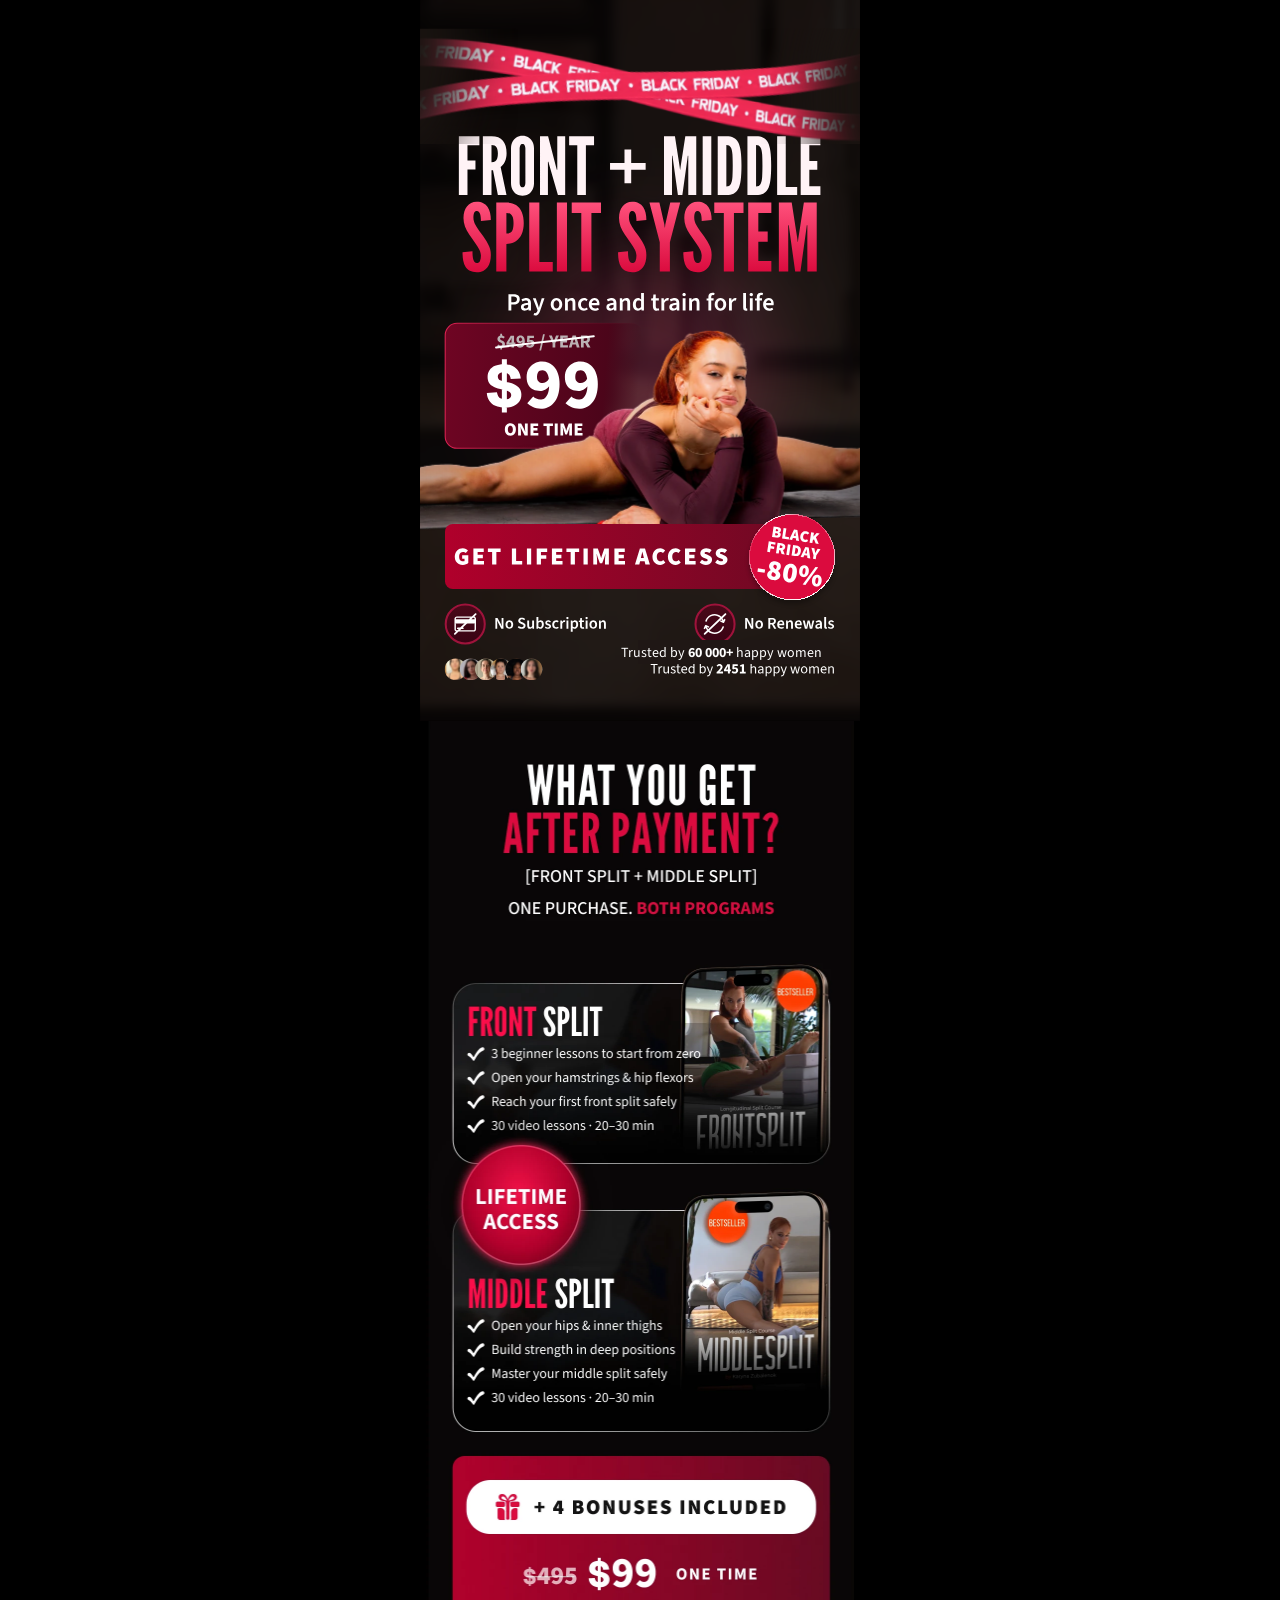
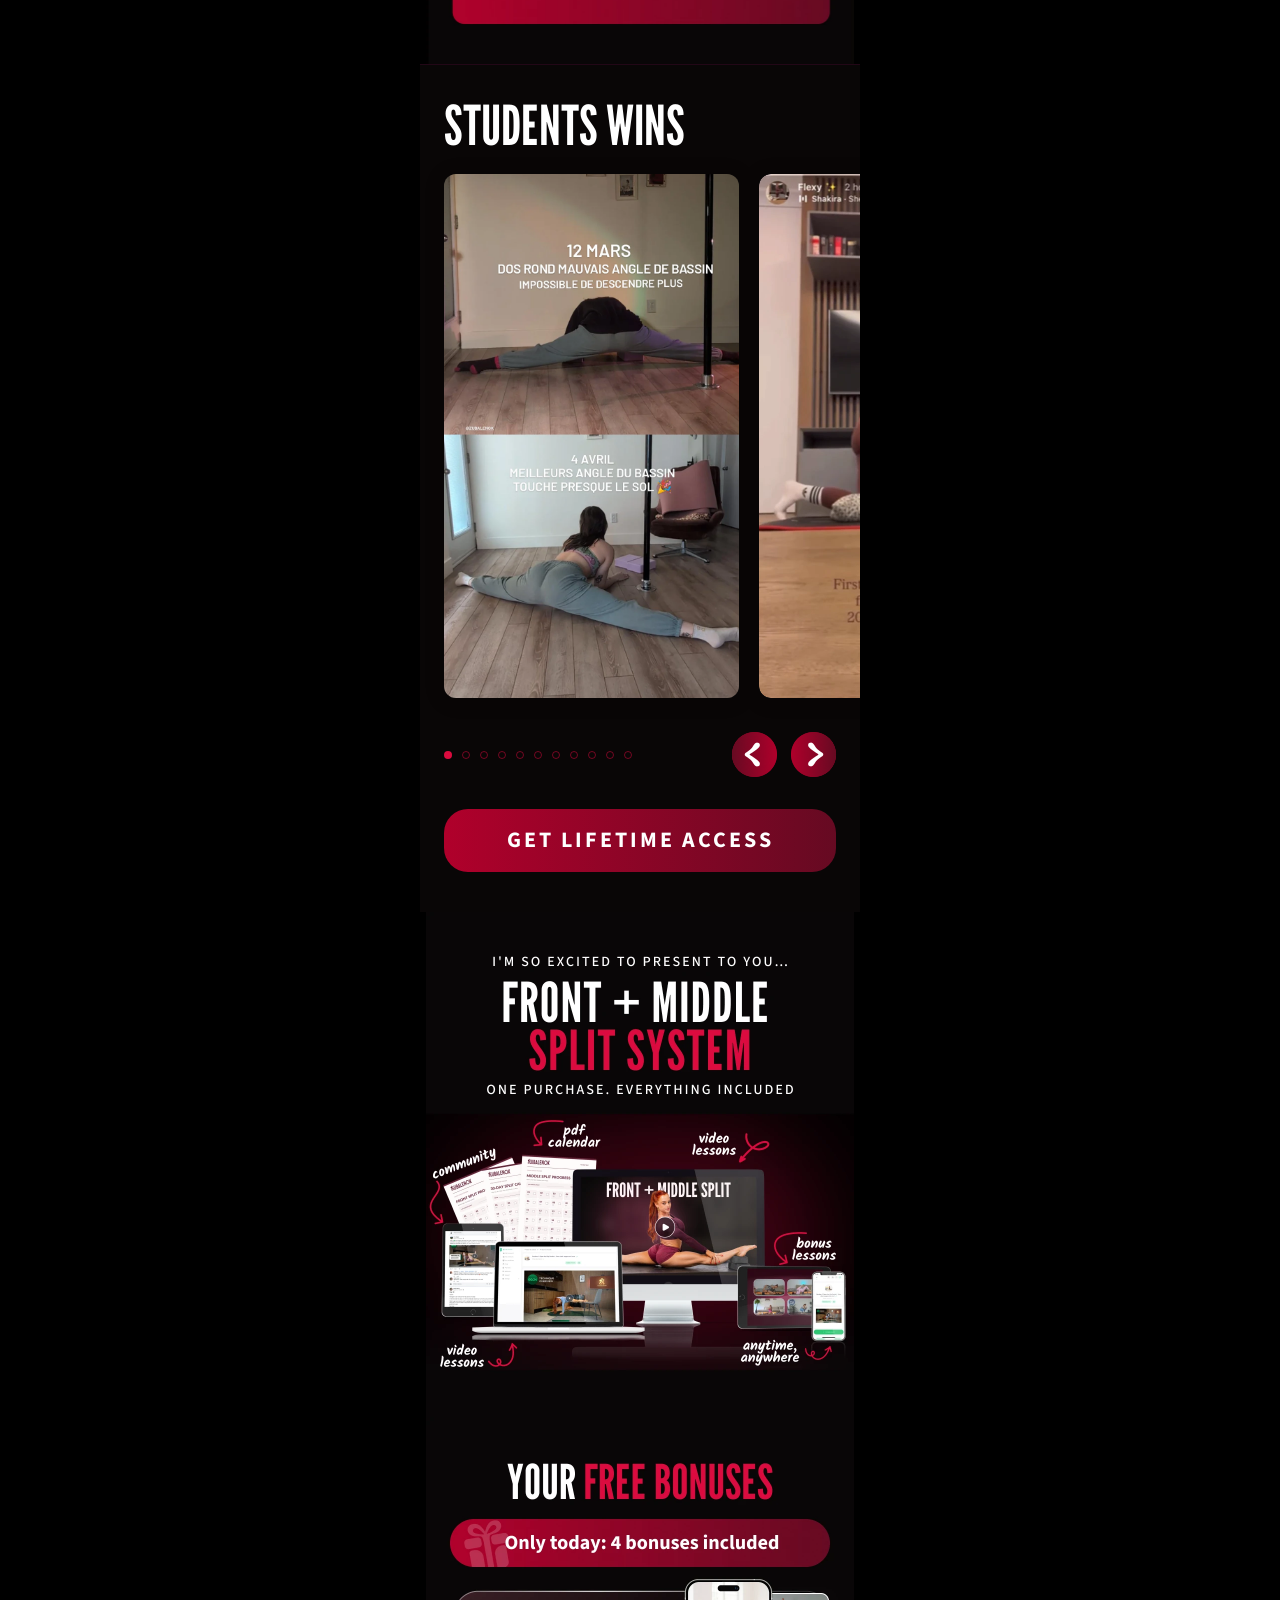
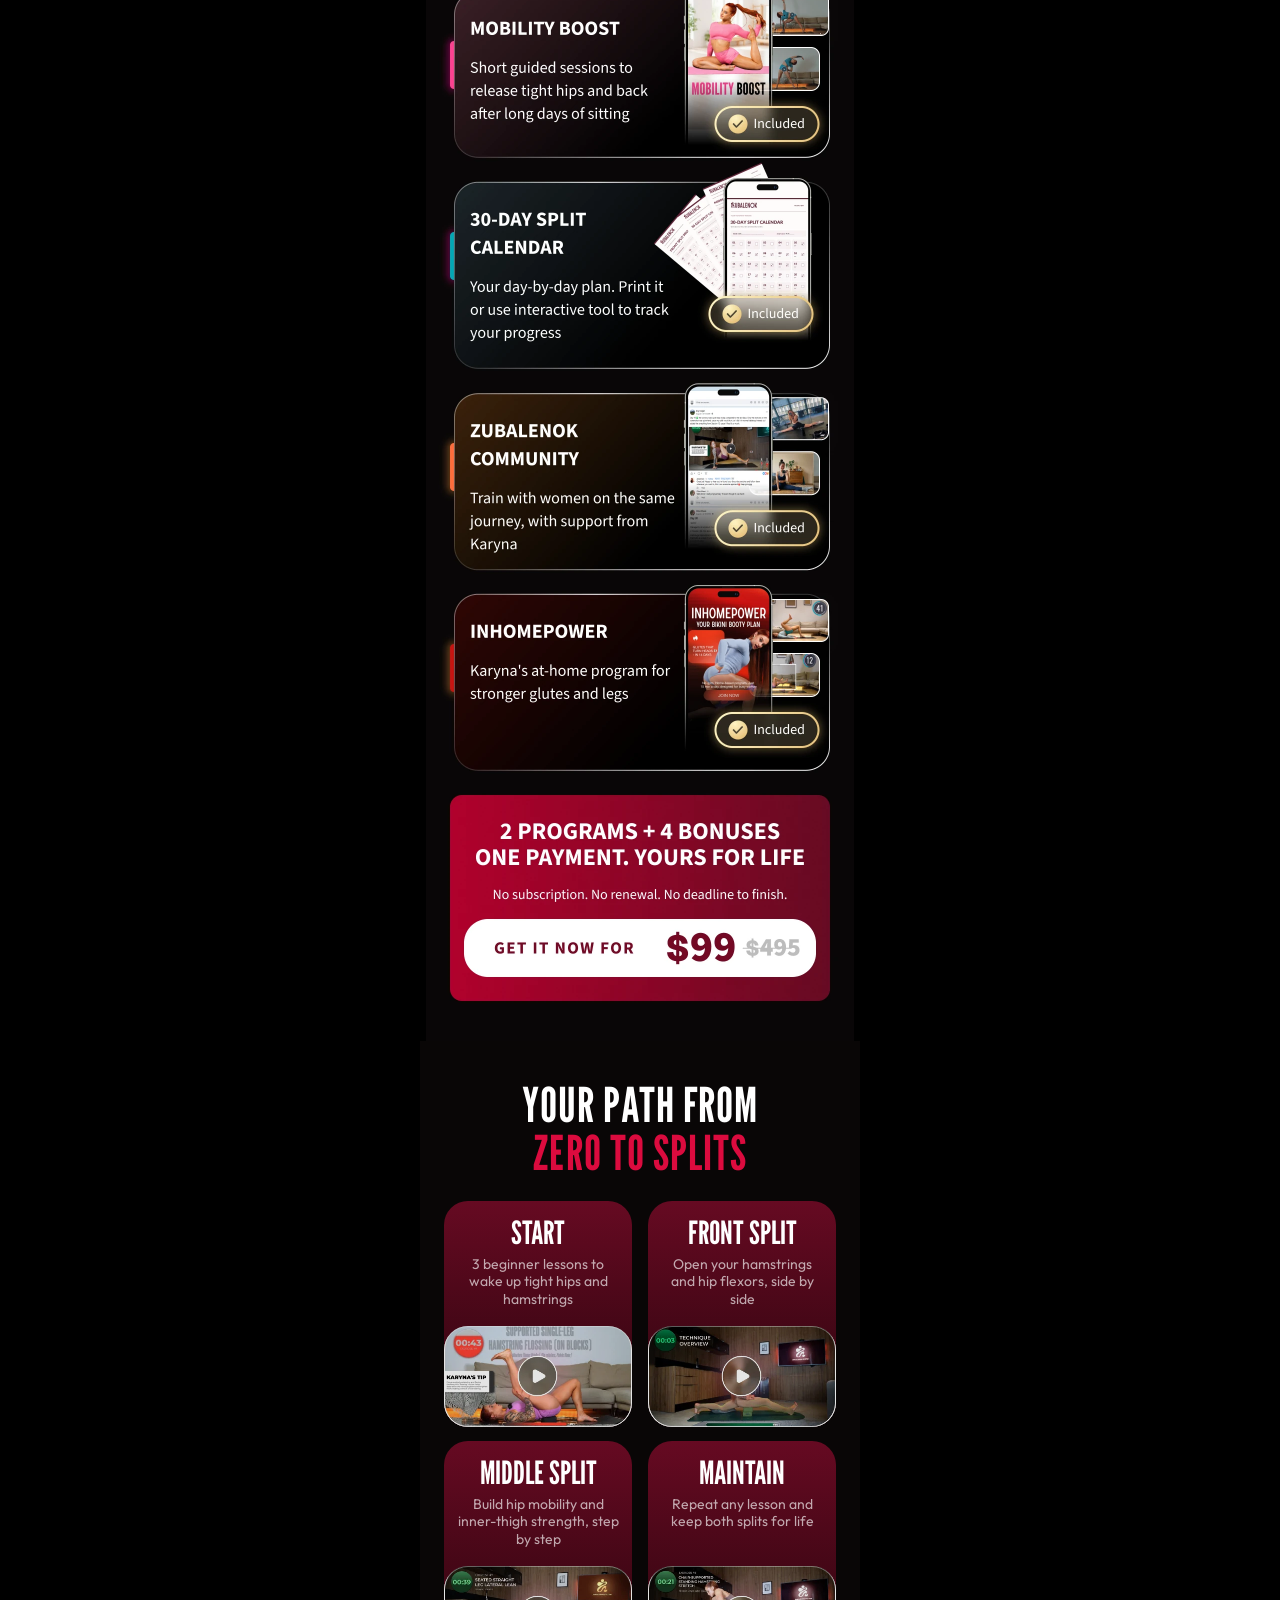
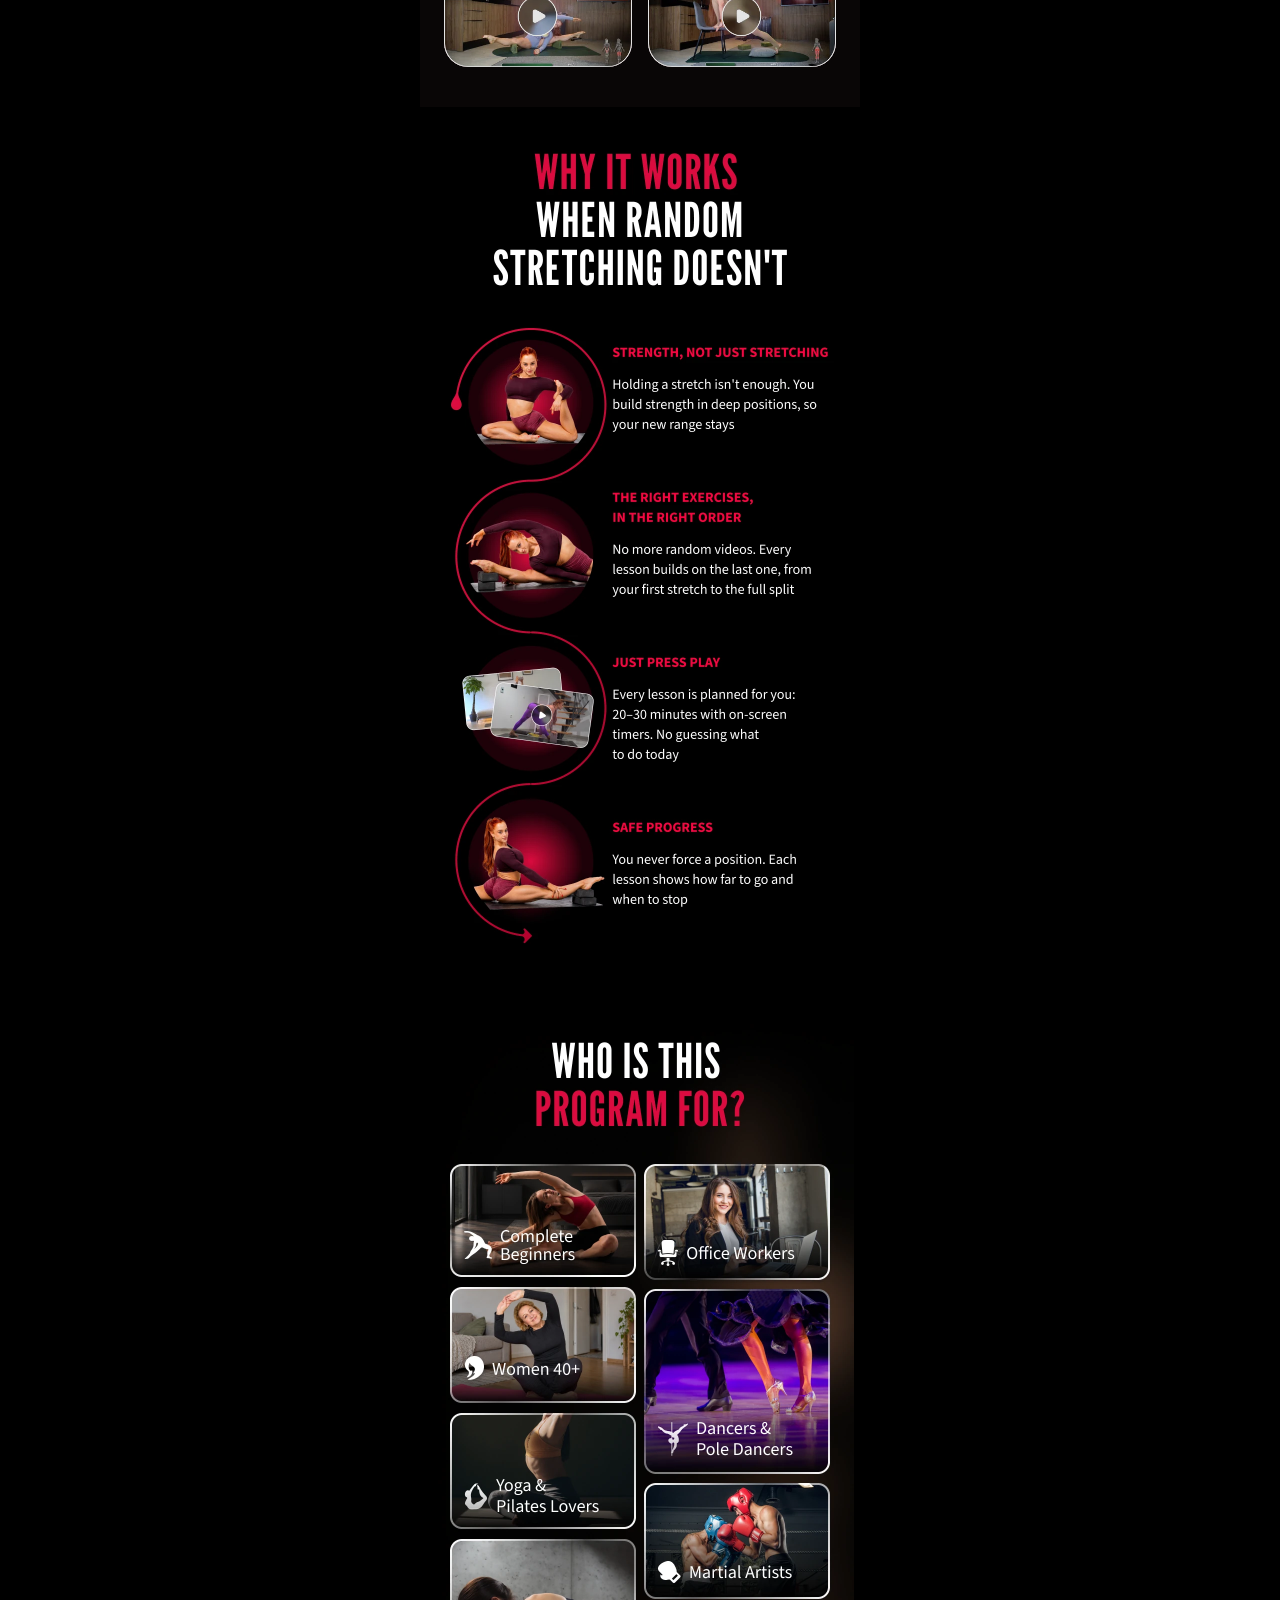
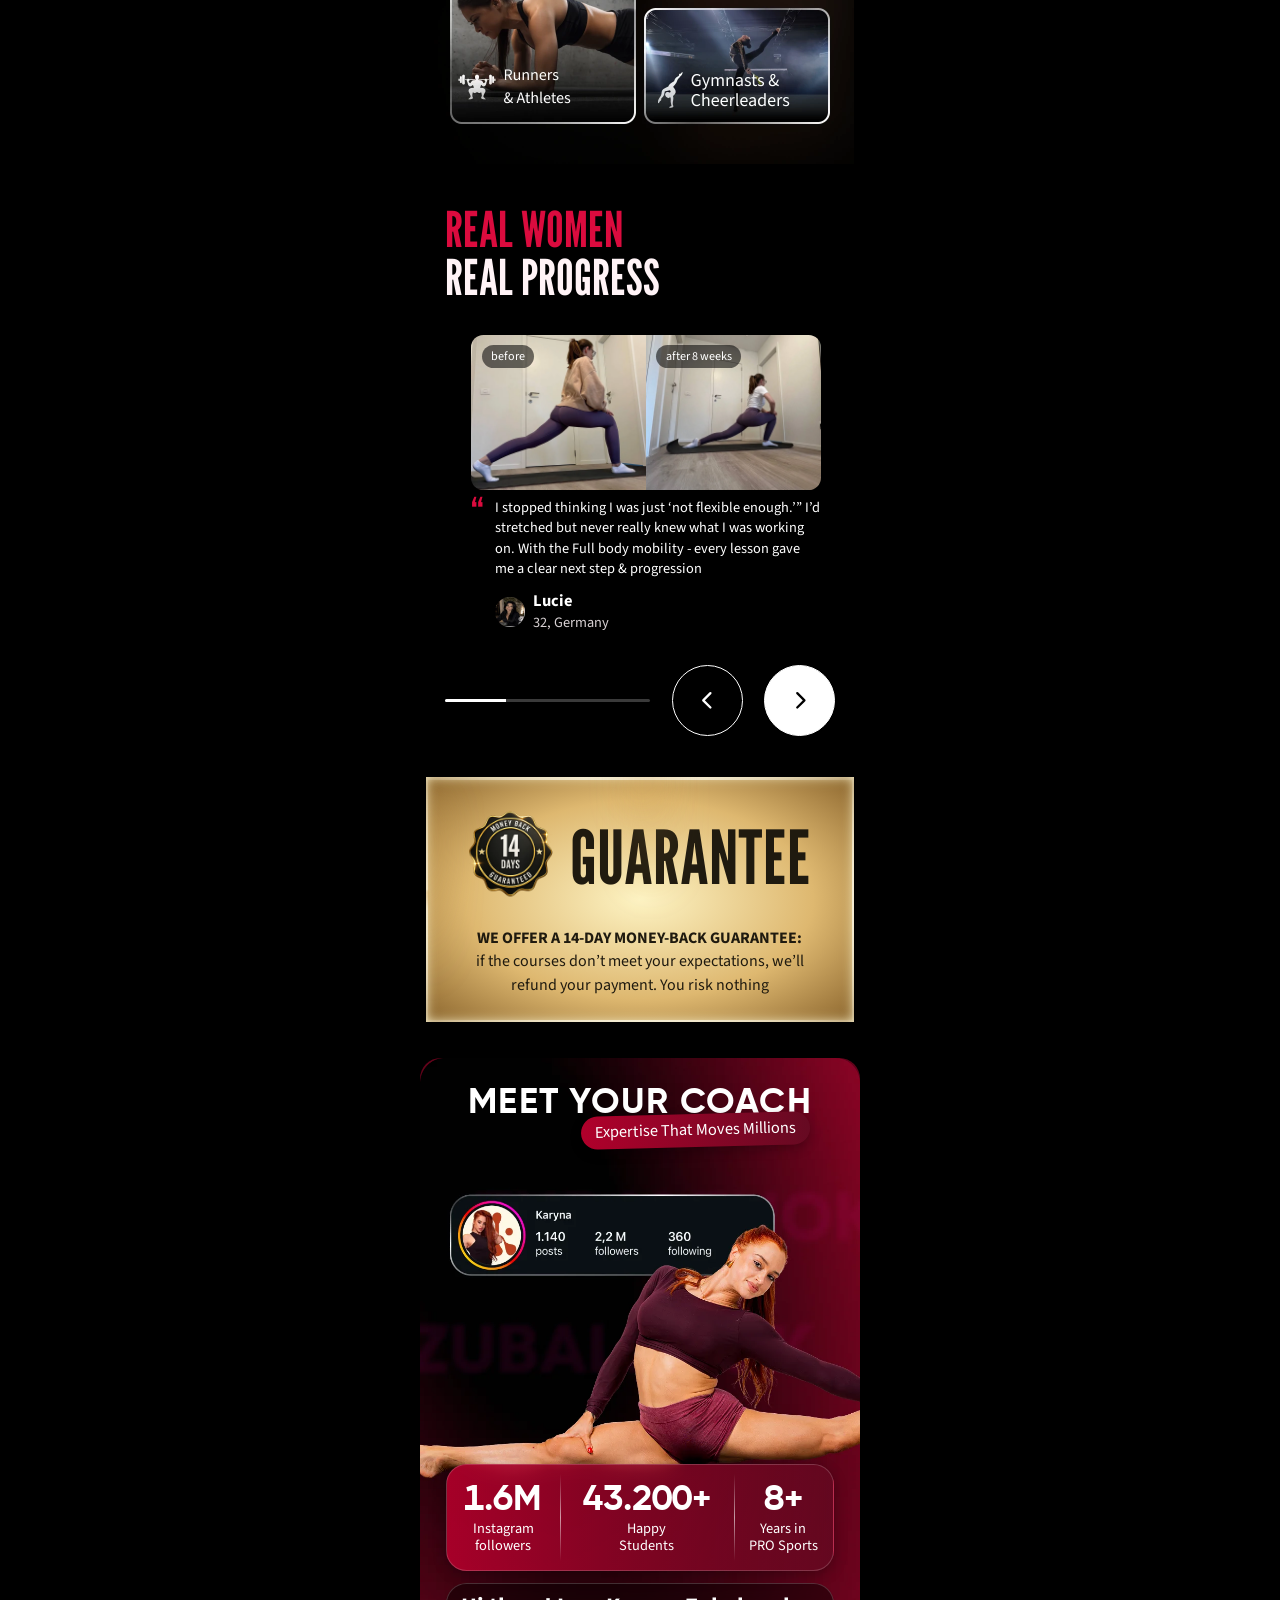
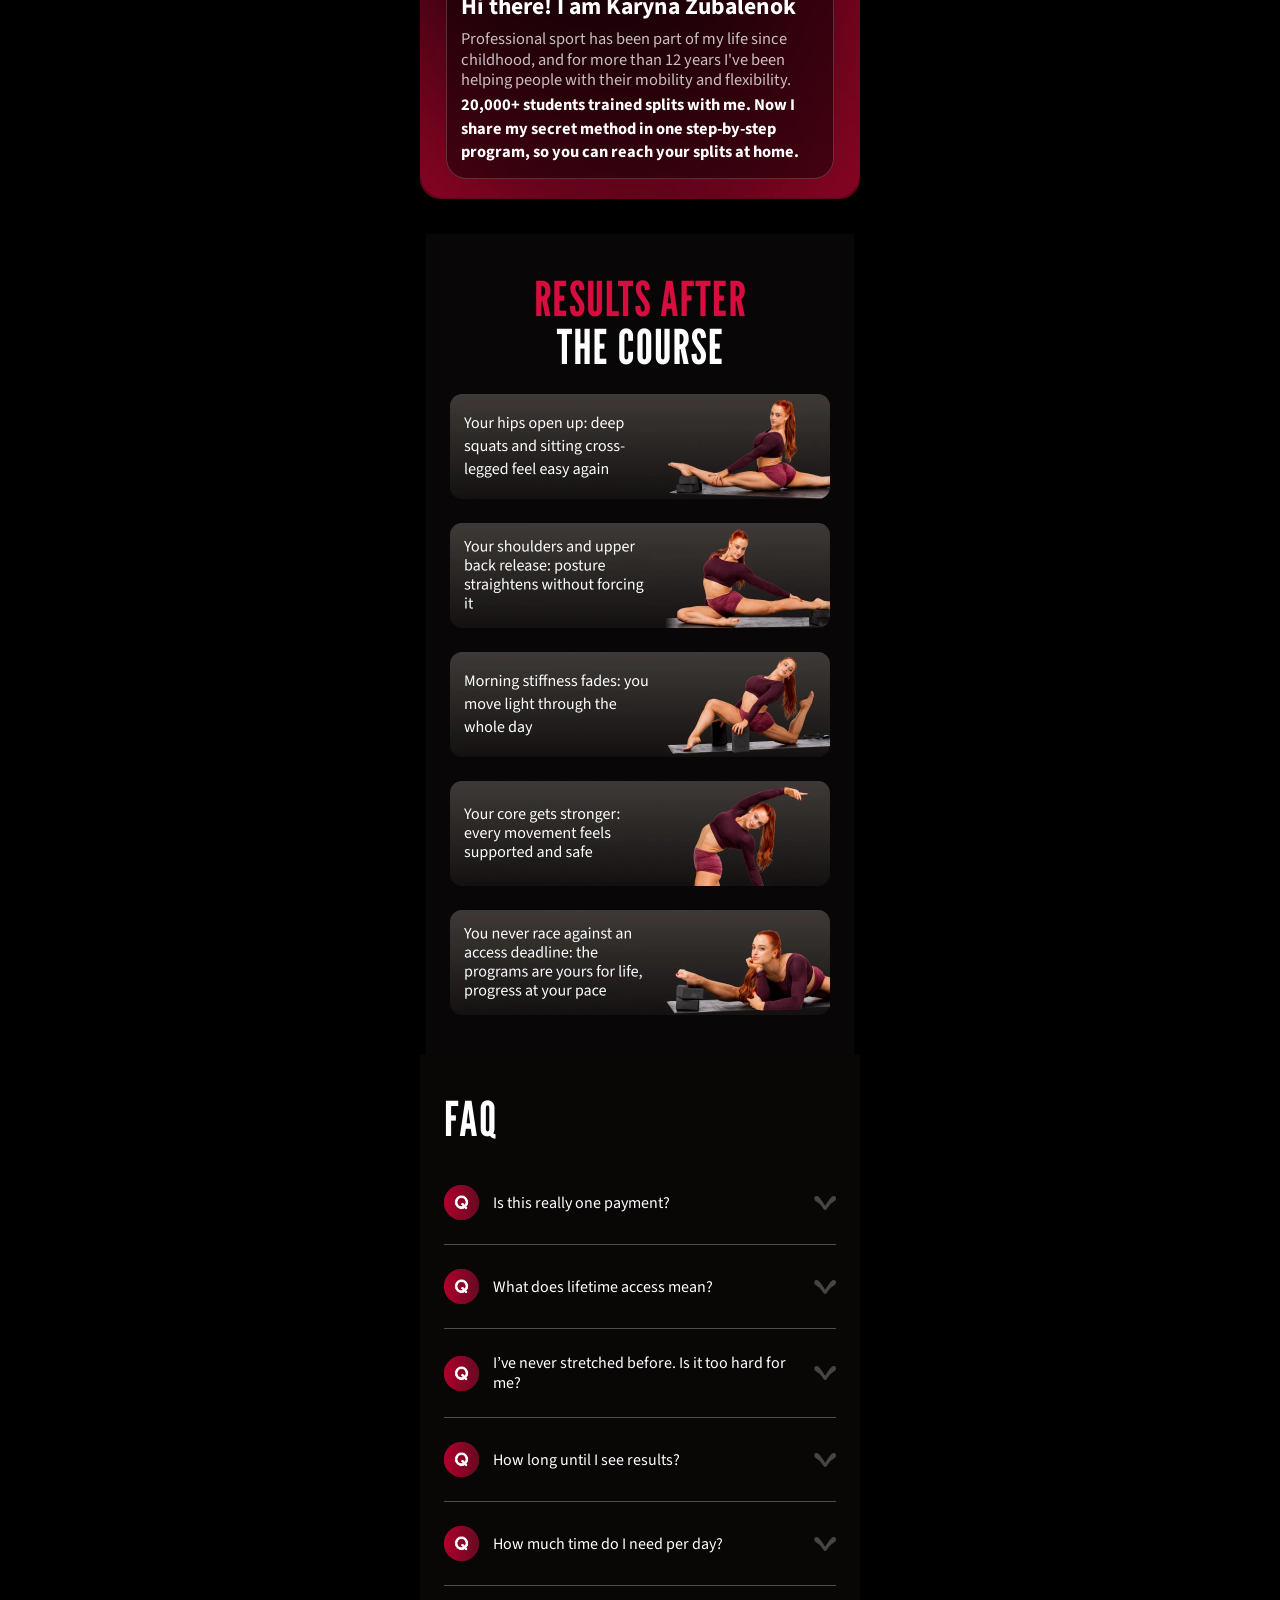
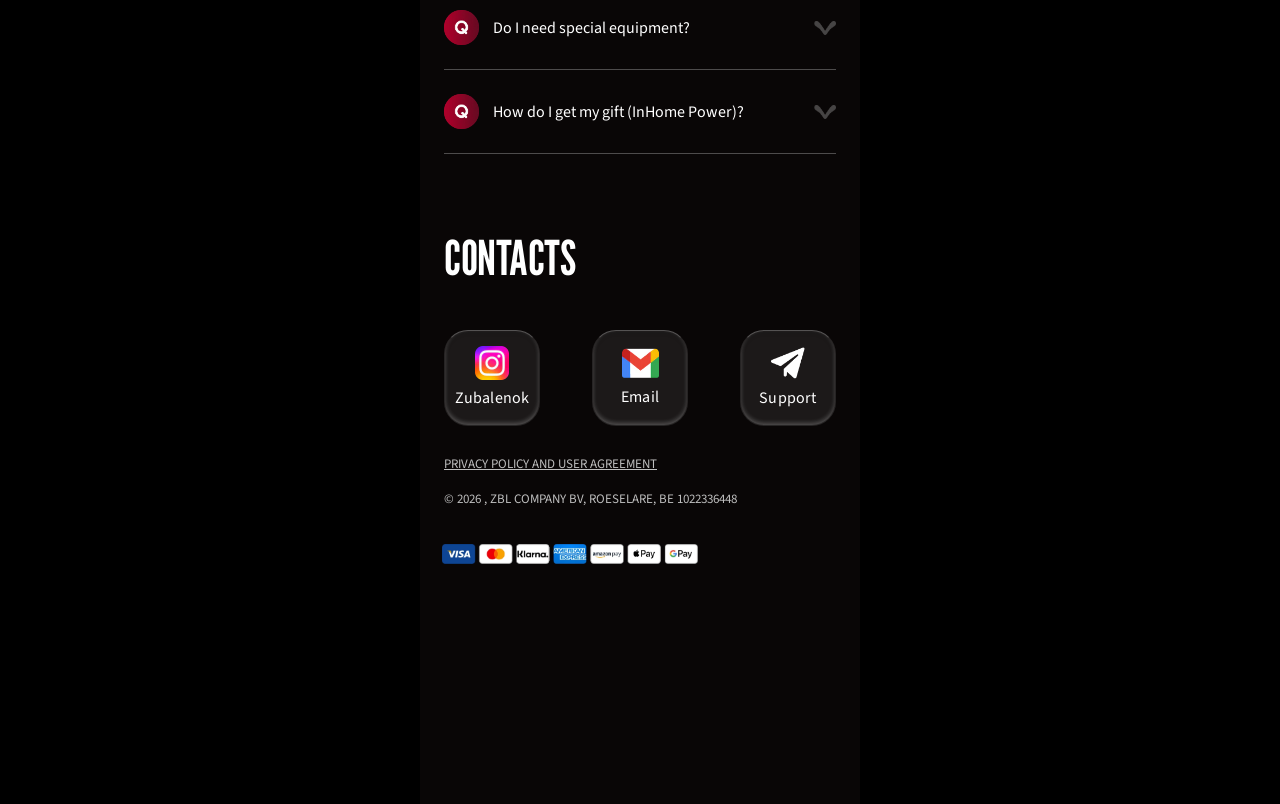
==== commit 53bfc916: "Remove scrolling ticker from hero; fix trust line to 60 000+ Co-Authored-By: Claude Haiku 5.5 <norep" ====
--- a/index.html
+++ b/index.html
@@ -391,35 +391,8 @@
 <path d="M257.164 655.028V646.838H254.392V645.844H261.112V646.838H258.34V655.028H257.164ZM262.011 655.028V648.224H262.963L263.061 649.456H263.103C263.327 649.026 263.607 648.686 263.943 648.434C264.279 648.182 264.643 648.056 265.035 648.056C265.185 648.056 265.315 648.065 265.427 648.084C265.539 648.102 265.651 648.14 265.763 648.196L265.511 649.176C265.409 649.148 265.311 649.129 265.217 649.12C265.133 649.101 265.021 649.092 264.881 649.092C264.592 649.092 264.289 649.208 263.971 649.442C263.663 649.675 263.393 650.081 263.159 650.66V655.028H262.011ZM268.853 655.196C268.134 655.196 267.607 654.972 267.271 654.524C266.944 654.066 266.781 653.404 266.781 652.536V648.224H267.929V652.382C267.929 653.016 268.027 653.478 268.223 653.768C268.428 654.048 268.755 654.188 269.203 654.188C269.548 654.188 269.856 654.099 270.127 653.922C270.407 653.735 270.71 653.446 271.037 653.054V648.224H272.185V655.028H271.233L271.135 653.964H271.093C270.785 654.337 270.449 654.636 270.085 654.86C269.73 655.084 269.319 655.196 268.853 655.196ZM276.258 655.196C275.763 655.196 275.292 655.112 274.844 654.944C274.405 654.766 274.032 654.524 273.724 654.216L274.256 653.544C274.555 653.786 274.863 653.973 275.18 654.104C275.507 654.234 275.88 654.3 276.3 654.3C276.748 654.3 277.084 654.197 277.308 653.992C277.532 653.777 277.644 653.525 277.644 653.236C277.644 653.002 277.565 652.811 277.406 652.662C277.257 652.503 277.065 652.372 276.832 652.27C276.608 652.158 276.365 652.055 276.104 651.962C275.768 651.84 275.446 651.7 275.138 651.542C274.83 651.374 274.578 651.168 274.382 650.926C274.195 650.674 274.102 650.361 274.102 649.988C274.102 649.437 274.307 648.98 274.718 648.616C275.138 648.242 275.717 648.056 276.454 648.056C276.874 648.056 277.266 648.13 277.63 648.28C277.994 648.42 278.307 648.602 278.568 648.826L278.036 649.484C277.793 649.316 277.546 649.185 277.294 649.092C277.042 648.998 276.762 648.952 276.454 648.952C276.025 648.952 275.707 649.05 275.502 649.246C275.306 649.442 275.208 649.67 275.208 649.932C275.208 650.137 275.269 650.31 275.39 650.45C275.511 650.58 275.679 650.697 275.894 650.8C276.118 650.902 276.37 651 276.65 651.094C277.005 651.224 277.341 651.374 277.658 651.542C277.985 651.7 278.246 651.91 278.442 652.172C278.647 652.424 278.75 652.755 278.75 653.166C278.75 653.539 278.652 653.88 278.456 654.188C278.269 654.486 277.989 654.729 277.616 654.916C277.252 655.102 276.799 655.196 276.258 655.196ZM282.214 655.154C281.495 655.154 280.991 654.944 280.702 654.524C280.412 654.104 280.268 653.558 280.268 652.886V649.162H279.26V648.294L280.324 648.224L280.464 646.04H281.43V648.224H283.278V649.162H281.43V652.9C281.43 653.31 281.504 653.632 281.654 653.866C281.812 654.099 282.088 654.216 282.48 654.216C282.601 654.216 282.727 654.206 282.858 654.188C282.988 654.16 283.119 654.113 283.25 654.048L283.502 654.86C283.324 654.944 283.124 655.014 282.9 655.07C282.676 655.126 282.447 655.154 282.214 655.154ZM287.369 655.196C286.762 655.196 286.207 655.056 285.703 654.776C285.208 654.486 284.816 654.08 284.527 653.558C284.238 653.026 284.093 652.382 284.093 651.626C284.093 650.888 284.242 650.254 284.541 649.722C284.84 649.19 285.222 648.779 285.689 648.49C286.156 648.2 286.65 648.056 287.173 648.056C287.752 648.056 288.242 648.191 288.643 648.462C289.054 648.723 289.362 649.092 289.567 649.568C289.772 650.044 289.875 650.604 289.875 651.248C289.875 651.369 289.87 651.486 289.861 651.598C289.861 651.71 289.847 651.822 289.819 651.934H284.919V651.024H288.839C288.839 650.37 288.694 649.871 288.405 649.526C288.125 649.171 287.719 648.994 287.187 648.994C286.879 648.994 286.576 649.082 286.277 649.26C285.978 649.428 285.731 649.703 285.535 650.086C285.348 650.468 285.255 650.977 285.255 651.612C285.255 652.19 285.353 652.676 285.549 653.068C285.754 653.46 286.03 653.758 286.375 653.964C286.72 654.16 287.098 654.258 287.509 654.258C287.836 654.258 288.139 654.211 288.419 654.118C288.708 654.024 288.97 653.898 289.203 653.74L289.623 654.496C289.324 654.701 288.988 654.869 288.615 655C288.251 655.13 287.836 655.196 287.369 655.196ZM293.88 655.196C293.022 655.196 292.336 654.888 291.822 654.272C291.318 653.646 291.066 652.769 291.066 651.64C291.066 650.902 291.202 650.268 291.472 649.736C291.752 649.194 292.116 648.779 292.564 648.49C293.012 648.2 293.498 648.056 294.02 648.056C294.422 648.056 294.762 648.126 295.042 648.266C295.332 648.396 295.626 648.588 295.924 648.84L295.868 647.678V645.06H297.03V655.028H296.078L295.98 654.23H295.938C295.677 654.491 295.369 654.72 295.014 654.916C294.66 655.102 294.282 655.196 293.88 655.196ZM294.132 654.23C294.45 654.23 294.748 654.15 295.028 653.992C295.308 653.833 295.588 653.6 295.868 653.292V649.736C295.588 649.474 295.313 649.292 295.042 649.19C294.772 649.078 294.496 649.022 294.216 649.022C293.852 649.022 293.521 649.134 293.222 649.358C292.933 649.572 292.7 649.876 292.522 650.268C292.345 650.65 292.256 651.103 292.256 651.626C292.256 652.438 292.42 653.077 292.746 653.544C293.073 654.001 293.535 654.23 294.132 654.23ZM305.135 655.196C304.817 655.196 304.491 655.121 304.155 654.972C303.819 654.813 303.497 654.598 303.189 654.328H303.147L303.049 655.028H302.125V645.06H303.273V647.776L303.245 649.008C303.553 648.737 303.889 648.513 304.253 648.336C304.626 648.149 304.999 648.056 305.373 648.056C305.961 648.056 306.455 648.2 306.857 648.49C307.258 648.77 307.561 649.171 307.767 649.694C307.972 650.207 308.075 650.814 308.075 651.514C308.075 652.288 307.935 652.951 307.655 653.502C307.384 654.052 307.025 654.472 306.577 654.762C306.129 655.051 305.648 655.196 305.135 655.196ZM304.939 654.23C305.312 654.23 305.643 654.122 305.933 653.908C306.231 653.693 306.465 653.385 306.633 652.984C306.801 652.573 306.885 652.088 306.885 651.528C306.885 651.033 306.824 650.599 306.703 650.226C306.581 649.843 306.39 649.549 306.129 649.344C305.867 649.129 305.522 649.022 305.093 649.022C304.813 649.022 304.519 649.101 304.211 649.26C303.912 649.409 303.599 649.638 303.273 649.946V653.516C303.571 653.777 303.865 653.964 304.155 654.076C304.453 654.178 304.715 654.23 304.939 654.23ZM309.92 657.954C309.771 657.954 309.626 657.94 309.486 657.912C309.355 657.884 309.234 657.851 309.122 657.814L309.374 656.918C309.458 656.946 309.542 656.964 309.626 656.974C309.71 656.992 309.789 657.002 309.864 657.002C310.256 657.002 310.573 656.862 310.816 656.582C311.068 656.311 311.264 655.966 311.404 655.546L311.558 655.042L308.828 648.224H310.018L311.404 651.99C311.516 652.279 311.628 652.592 311.74 652.928C311.852 653.264 311.959 653.59 312.062 653.908H312.118C312.221 653.59 312.319 653.268 312.412 652.942C312.515 652.606 312.608 652.288 312.692 651.99L313.91 648.224H315.03L312.468 655.588C312.309 656.036 312.118 656.437 311.894 656.792C311.67 657.156 311.399 657.44 311.082 657.646C310.765 657.851 310.377 657.954 309.92 657.954ZM318.516 655.028V653.754C319.263 653.091 319.925 652.47 320.504 651.892C321.092 651.313 321.549 650.776 321.876 650.282C322.212 649.787 322.38 649.334 322.38 648.924C322.38 648.485 322.268 648.154 322.044 647.93C321.82 647.696 321.512 647.58 321.12 647.58C320.803 647.58 320.513 647.673 320.252 647.86C320 648.037 319.762 648.247 319.538 648.49L318.46 647.426C318.889 646.94 319.328 646.576 319.776 646.334C320.233 646.091 320.775 645.97 321.4 645.97C321.979 645.97 322.487 646.086 322.926 646.32C323.374 646.553 323.719 646.88 323.962 647.3C324.214 647.72 324.34 648.214 324.34 648.784C324.34 649.316 324.195 649.838 323.906 650.352C323.626 650.856 323.253 651.36 322.786 651.864C322.319 652.368 321.825 652.881 321.302 653.404C321.526 653.376 321.778 653.352 322.058 653.334C322.338 653.306 322.581 653.292 322.786 653.292H324.774V655.028H318.516ZM329.511 655.028V649.89C329.511 649.61 329.52 649.278 329.539 648.896C329.567 648.513 329.585 648.182 329.595 647.902H329.539C329.427 648.144 329.31 648.392 329.189 648.644C329.067 648.886 328.941 649.138 328.811 649.4L327.635 651.332H332.451V652.9H325.661V651.486L328.909 646.138H331.429V655.028H329.511ZM336.249 655.196C335.764 655.196 335.325 655.14 334.933 655.028C334.55 654.916 334.21 654.766 333.911 654.58C333.612 654.393 333.346 654.183 333.113 653.95L334.037 652.648C334.308 652.89 334.602 653.1 334.919 653.278C335.236 653.446 335.582 653.53 335.955 653.53C336.254 653.53 336.515 653.478 336.739 653.376C336.963 653.264 337.136 653.105 337.257 652.9C337.388 652.694 337.453 652.442 337.453 652.144C337.453 651.696 337.322 651.355 337.061 651.122C336.8 650.888 336.464 650.772 336.053 650.772C335.801 650.772 335.586 650.804 335.409 650.87C335.232 650.935 335.008 651.052 334.737 651.22L333.813 650.632L334.065 646.138H339.105V647.874H335.843L335.689 649.54C335.866 649.465 336.03 649.414 336.179 649.386C336.328 649.348 336.496 649.33 336.683 649.33C337.196 649.33 337.668 649.428 338.097 649.624C338.526 649.82 338.867 650.123 339.119 650.534C339.38 650.944 339.511 651.462 339.511 652.088C339.511 652.75 339.357 653.315 339.049 653.782C338.75 654.239 338.354 654.589 337.859 654.832C337.364 655.074 336.828 655.196 336.249 655.196ZM341.168 655.028V653.362H343.1V648.224H341.434V646.95C341.919 646.856 342.329 646.744 342.665 646.614C343.011 646.483 343.338 646.324 343.646 646.138H345.158V653.362H346.824V655.028H341.168ZM351.535 655.028V645.06H352.683V647.776L352.641 649.176C352.967 648.868 353.308 648.606 353.663 648.392C354.027 648.168 354.442 648.056 354.909 648.056C355.627 648.056 356.15 648.284 356.477 648.742C356.813 649.19 356.981 649.848 356.981 650.716V655.028H355.833V650.87C355.833 650.226 355.73 649.764 355.525 649.484C355.329 649.194 355.002 649.05 354.545 649.05C354.199 649.05 353.887 649.138 353.607 649.316C353.336 649.493 353.028 649.754 352.683 650.1V655.028H351.535ZM360.718 655.196C360.345 655.196 360.004 655.121 359.696 654.972C359.397 654.813 359.159 654.594 358.982 654.314C358.805 654.024 358.716 653.674 358.716 653.264C358.716 652.498 359.052 651.92 359.724 651.528C360.396 651.136 361.46 650.86 362.916 650.702C362.907 650.422 362.86 650.151 362.776 649.89C362.701 649.628 362.561 649.418 362.356 649.26C362.151 649.101 361.866 649.022 361.502 649.022C361.11 649.022 360.741 649.096 360.396 649.246C360.051 649.386 359.743 649.544 359.472 649.722L359.024 648.938C359.229 648.798 359.472 648.662 359.752 648.532C360.032 648.392 360.335 648.28 360.662 648.196C360.989 648.102 361.334 648.056 361.698 648.056C362.249 648.056 362.697 648.172 363.042 648.406C363.397 648.63 363.653 648.952 363.812 649.372C363.98 649.792 364.064 650.286 364.064 650.856V655.028H363.112L363.014 654.216H362.972C362.645 654.486 362.295 654.72 361.922 654.916C361.549 655.102 361.147 655.196 360.718 655.196ZM361.04 654.244C361.376 654.244 361.689 654.169 361.978 654.02C362.277 653.87 362.589 653.651 362.916 653.362V651.528C362.151 651.621 361.544 651.742 361.096 651.892C360.657 652.032 360.34 652.209 360.144 652.424C359.948 652.638 359.85 652.895 359.85 653.194C359.85 653.567 359.967 653.838 360.2 654.006C360.433 654.164 360.713 654.244 361.04 654.244ZM366.205 657.898V648.224H367.157L367.255 649.008H367.297C367.605 648.746 367.945 648.522 368.319 648.336C368.692 648.149 369.075 648.056 369.467 648.056C370.045 648.056 370.535 648.2 370.937 648.49C371.338 648.77 371.641 649.171 371.847 649.694C372.052 650.207 372.155 650.818 372.155 651.528C372.155 652.293 372.015 652.951 371.735 653.502C371.464 654.052 371.105 654.472 370.657 654.762C370.209 655.051 369.728 655.196 369.215 655.196C368.907 655.196 368.594 655.126 368.277 654.986C367.959 654.846 367.642 654.654 367.325 654.412L367.353 655.602V657.898H366.205ZM369.019 654.23C369.392 654.23 369.723 654.122 370.013 653.908C370.311 653.693 370.545 653.385 370.713 652.984C370.881 652.573 370.965 652.088 370.965 651.528C370.965 651.033 370.904 650.599 370.783 650.226C370.661 649.843 370.47 649.549 370.209 649.344C369.947 649.129 369.602 649.022 369.173 649.022C368.893 649.022 368.603 649.101 368.305 649.26C368.006 649.409 367.689 649.638 367.353 649.946V653.516C367.67 653.777 367.969 653.964 368.249 654.076C368.538 654.178 368.795 654.23 369.019 654.23ZM373.97 657.898V648.224H374.922L375.02 649.008H375.062C375.37 648.746 375.711 648.522 376.084 648.336C376.458 648.149 376.84 648.056 377.232 648.056C377.811 648.056 378.301 648.2 378.702 648.49C379.104 648.77 379.407 649.171 379.612 649.694C379.818 650.207 379.92 650.818 379.92 651.528C379.92 652.293 379.78 652.951 379.5 653.502C379.23 654.052 378.87 654.472 378.422 654.762C377.974 655.051 377.494 655.196 376.98 655.196C376.672 655.196 376.36 655.126 376.042 654.986C375.725 654.846 375.408 654.654 375.09 654.412L375.118 655.602V657.898H373.97ZM376.784 654.23C377.158 654.23 377.489 654.122 377.778 653.908C378.077 653.693 378.31 653.385 378.478 652.984C378.646 652.573 378.73 652.088 378.73 651.528C378.73 651.033 378.67 650.599 378.548 650.226C378.427 649.843 378.236 649.549 377.974 649.344C377.713 649.129 377.368 649.022 376.938 649.022C376.658 649.022 376.369 649.101 376.07 649.26C375.772 649.409 375.454 649.638 375.118 649.946V653.516C375.436 653.777 375.734 653.964 376.014 654.076C376.304 654.178 376.56 654.23 376.784 654.23ZM381.793 657.954C381.644 657.954 381.499 657.94 381.359 657.912C381.229 657.884 381.107 657.851 380.995 657.814L381.247 656.918C381.331 656.946 381.415 656.964 381.499 656.974C381.583 656.992 381.663 657.002 381.737 657.002C382.129 657.002 382.447 656.862 382.689 656.582C382.941 656.311 383.137 655.966 383.277 655.546L383.431 655.042L380.701 648.224H381.891L383.277 651.99C383.389 652.279 383.501 652.592 383.613 652.928C383.725 653.264 383.833 653.59 383.935 653.908H383.991C384.094 653.59 384.192 653.268 384.285 652.942C384.388 652.606 384.481 652.288 384.565 651.99L385.783 648.224H386.903L384.341 655.588C384.183 656.036 383.991 656.437 383.767 656.792C383.543 657.156 383.273 657.44 382.955 657.646C382.638 657.851 382.251 657.954 381.793 657.954ZM392.097 655.028L390.207 648.224H391.411L392.405 652.158C392.48 652.466 392.55 652.774 392.615 653.082C392.68 653.39 392.741 653.726 392.797 654.09H392.853C392.928 653.726 392.998 653.39 393.063 653.082C393.138 652.774 393.212 652.466 393.287 652.158L394.295 648.224H395.555L396.577 652.158C396.661 652.466 396.736 652.774 396.801 653.082C396.876 653.39 396.95 653.726 397.025 654.09H397.081C397.156 653.726 397.226 653.39 397.291 653.082C397.356 652.774 397.422 652.466 397.487 652.158L398.481 648.224H399.601L397.767 655.028H396.269L395.359 651.388C395.284 651.07 395.21 650.758 395.135 650.45C395.07 650.132 395 649.773 394.925 649.372H394.869C394.804 649.773 394.734 650.132 394.659 650.45C394.594 650.767 394.519 651.08 394.435 651.388L393.525 655.028H392.097ZM403.673 655.196C403.122 655.196 402.604 655.056 402.119 654.776C401.643 654.496 401.256 654.09 400.957 653.558C400.668 653.026 400.523 652.386 400.523 651.64C400.523 650.874 400.668 650.226 400.957 649.694C401.256 649.162 401.643 648.756 402.119 648.476C402.604 648.196 403.122 648.056 403.673 648.056C404.233 648.056 404.751 648.196 405.227 648.476C405.703 648.756 406.086 649.162 406.375 649.694C406.674 650.226 406.823 650.874 406.823 651.64C406.823 652.386 406.674 653.026 406.375 653.558C406.086 654.09 405.703 654.496 405.227 654.776C404.751 655.056 404.233 655.196 403.673 655.196ZM403.673 654.244C404.065 654.244 404.41 654.136 404.709 653.922C405.008 653.698 405.236 653.39 405.395 652.998C405.554 652.606 405.633 652.153 405.633 651.64C405.633 651.117 405.554 650.66 405.395 650.268C405.236 649.866 405.008 649.558 404.709 649.344C404.41 649.12 404.065 649.008 403.673 649.008C403.281 649.008 402.936 649.12 402.637 649.344C402.348 649.558 402.119 649.866 401.951 650.268C401.792 650.66 401.713 651.117 401.713 651.64C401.713 652.153 401.792 652.606 401.951 652.998C402.119 653.39 402.348 653.698 402.637 653.922C402.936 654.136 403.281 654.244 403.673 654.244ZM408.615 655.028V648.224H409.567L409.665 649.204H409.707C410.005 648.886 410.327 648.616 410.673 648.392C411.027 648.168 411.41 648.056 411.821 648.056C412.343 648.056 412.749 648.172 413.039 648.406C413.337 648.639 413.557 648.956 413.697 649.358C414.051 648.966 414.411 648.653 414.775 648.42C415.139 648.177 415.526 648.056 415.937 648.056C416.646 648.056 417.169 648.284 417.505 648.742C417.841 649.19 418.009 649.848 418.009 650.716V655.028H416.861V650.87C416.861 650.226 416.758 649.764 416.553 649.484C416.347 649.194 416.03 649.05 415.601 649.05C415.33 649.05 415.055 649.138 414.775 649.316C414.504 649.484 414.21 649.745 413.893 650.1V655.028H412.745V650.87C412.745 650.226 412.642 649.764 412.437 649.484C412.231 649.194 411.909 649.05 411.471 649.05C410.957 649.05 410.388 649.4 409.763 650.1V655.028H408.615ZM422.98 655.196C422.374 655.196 421.818 655.056 421.314 654.776C420.82 654.486 420.428 654.08 420.138 653.558C419.849 653.026 419.704 652.382 419.704 651.626C419.704 650.888 419.854 650.254 420.152 649.722C420.451 649.19 420.834 648.779 421.3 648.49C421.767 648.2 422.262 648.056 422.784 648.056C423.363 648.056 423.853 648.191 424.254 648.462C424.665 648.723 424.973 649.092 425.178 649.568C425.384 650.044 425.486 650.604 425.486 651.248C425.486 651.369 425.482 651.486 425.472 651.598C425.472 651.71 425.458 651.822 425.43 651.934H420.53V651.024H424.45C424.45 650.37 424.306 649.871 424.016 649.526C423.736 649.171 423.33 648.994 422.798 648.994C422.49 648.994 422.187 649.082 421.888 649.26C421.59 649.428 421.342 649.703 421.146 650.086C420.96 650.468 420.866 650.977 420.866 651.612C420.866 652.19 420.964 652.676 421.16 653.068C421.366 653.46 421.641 653.758 421.986 653.964C422.332 654.16 422.71 654.258 423.12 654.258C423.447 654.258 423.75 654.211 424.03 654.118C424.32 654.024 424.581 653.898 424.814 653.74L425.234 654.496C424.936 654.701 424.6 654.869 424.226 655C423.862 655.13 423.447 655.196 422.98 655.196ZM427.168 655.028V648.224H428.12L428.218 649.204H428.26C428.586 648.877 428.932 648.606 429.296 648.392C429.66 648.168 430.075 648.056 430.542 648.056C431.26 648.056 431.783 648.284 432.11 648.742C432.446 649.19 432.614 649.848 432.614 650.716V655.028H431.466V650.87C431.466 650.226 431.363 649.764 431.158 649.484C430.962 649.194 430.635 649.05 430.178 649.05C429.832 649.05 429.52 649.138 429.24 649.316C428.969 649.493 428.661 649.754 428.316 650.1V655.028H427.168Z" fill="white" />
 </g>
 </svg>
-    <div class="s1-ticker" aria-hidden="true">
-      <div class="s1-ticker__track">
-        <div class="s1-ticker__group">
-          <span class="s1-ticker__item">BLACK FRIDAY SALE</span>
-          <span class="s1-ticker__item">SAVE 80%</span>
-          <span class="s1-ticker__item">LIFETIME ACCESS</span>
-          <span class="s1-ticker__item">BLACK FRIDAY SALE</span>
-          <span class="s1-ticker__item">SAVE 80%</span>
-          <span class="s1-ticker__item">LIFETIME ACCESS</span>
-        </div>
-        <div class="s1-ticker__group">
-          <span class="s1-ticker__item">BLACK FRIDAY SALE</span>
-          <span class="s1-ticker__item">SAVE 80%</span>
-          <span class="s1-ticker__item">LIFETIME ACCESS</span>
-          <span class="s1-ticker__item">BLACK FRIDAY SALE</span>
-          <span class="s1-ticker__item">SAVE 80%</span>
-          <span class="s1-ticker__item">LIFETIME ACCESS</span>
-        </div>
-        <div class="s1-ticker__group">
-          <span class="s1-ticker__item">BLACK FRIDAY SALE</span>
-          <span class="s1-ticker__item">SAVE 80%</span>
-          <span class="s1-ticker__item">LIFETIME ACCESS</span>
-          <span class="s1-ticker__item">BLACK FRIDAY SALE</span>
-          <span class="s1-ticker__item">SAVE 80%</span>
-          <span class="s1-ticker__item">LIFETIME ACCESS</span>
-        </div>
-      </div>
-    </div>
-
+    <div class="s1-trust-fix" aria-hidden="true" style="position:absolute;left:218px;top:640px;width:192px;height:24px;background:#1F1715;z-index:2"></div>
+    <p class="s1-trust-fix" style="position:absolute;left:200px;top:644px;width:202px;margin:0;text-align:right;color:#FFFFFF;font-family:'Source Sans 3',sans-serif;font-size:14px;line-height:18px;z-index:3;white-space:nowrap">Trusted by <b style="font-weight:700">60 000+</b> happy women</p>
     <a class="s1-price-link" href="https://zubalenok.online/shop/item/13297" data-pay="v1" aria-label="Get lifetime access, one time payment"></a>
 
     <div class="s1-bottom">
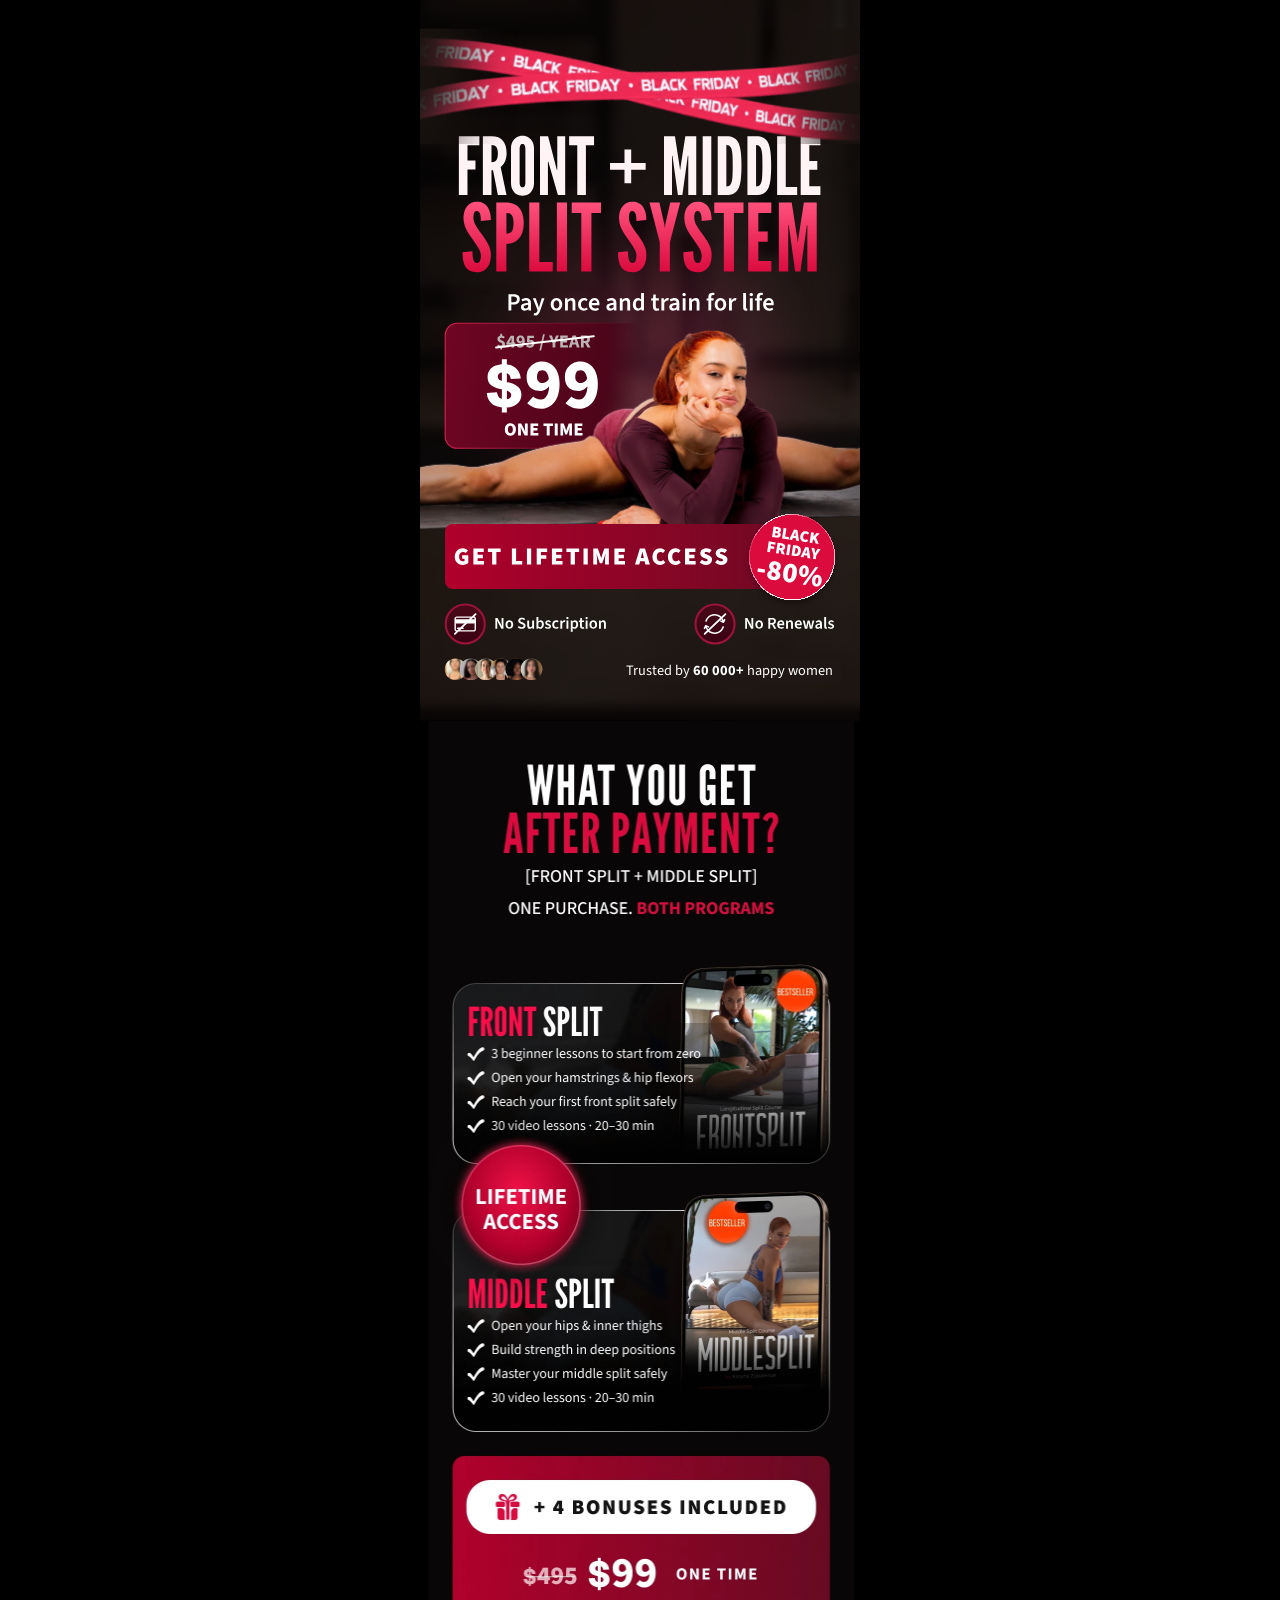
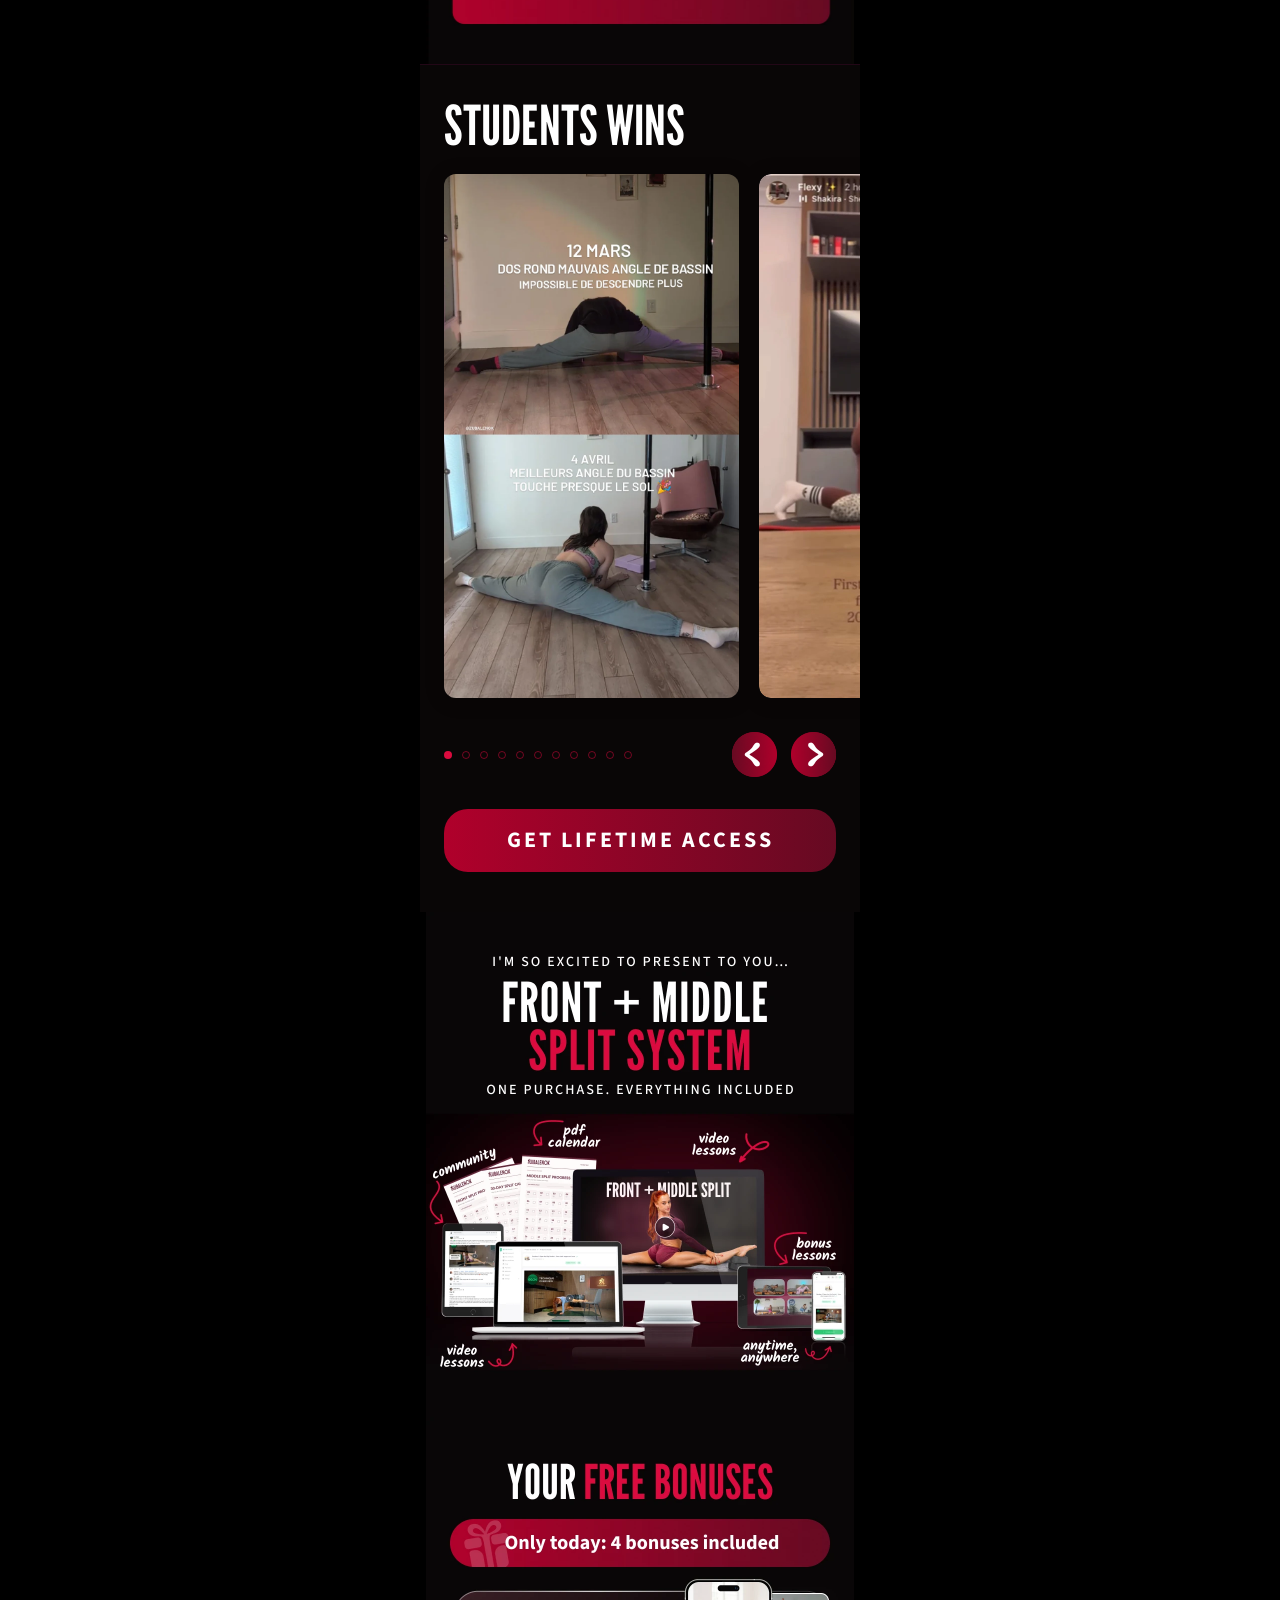
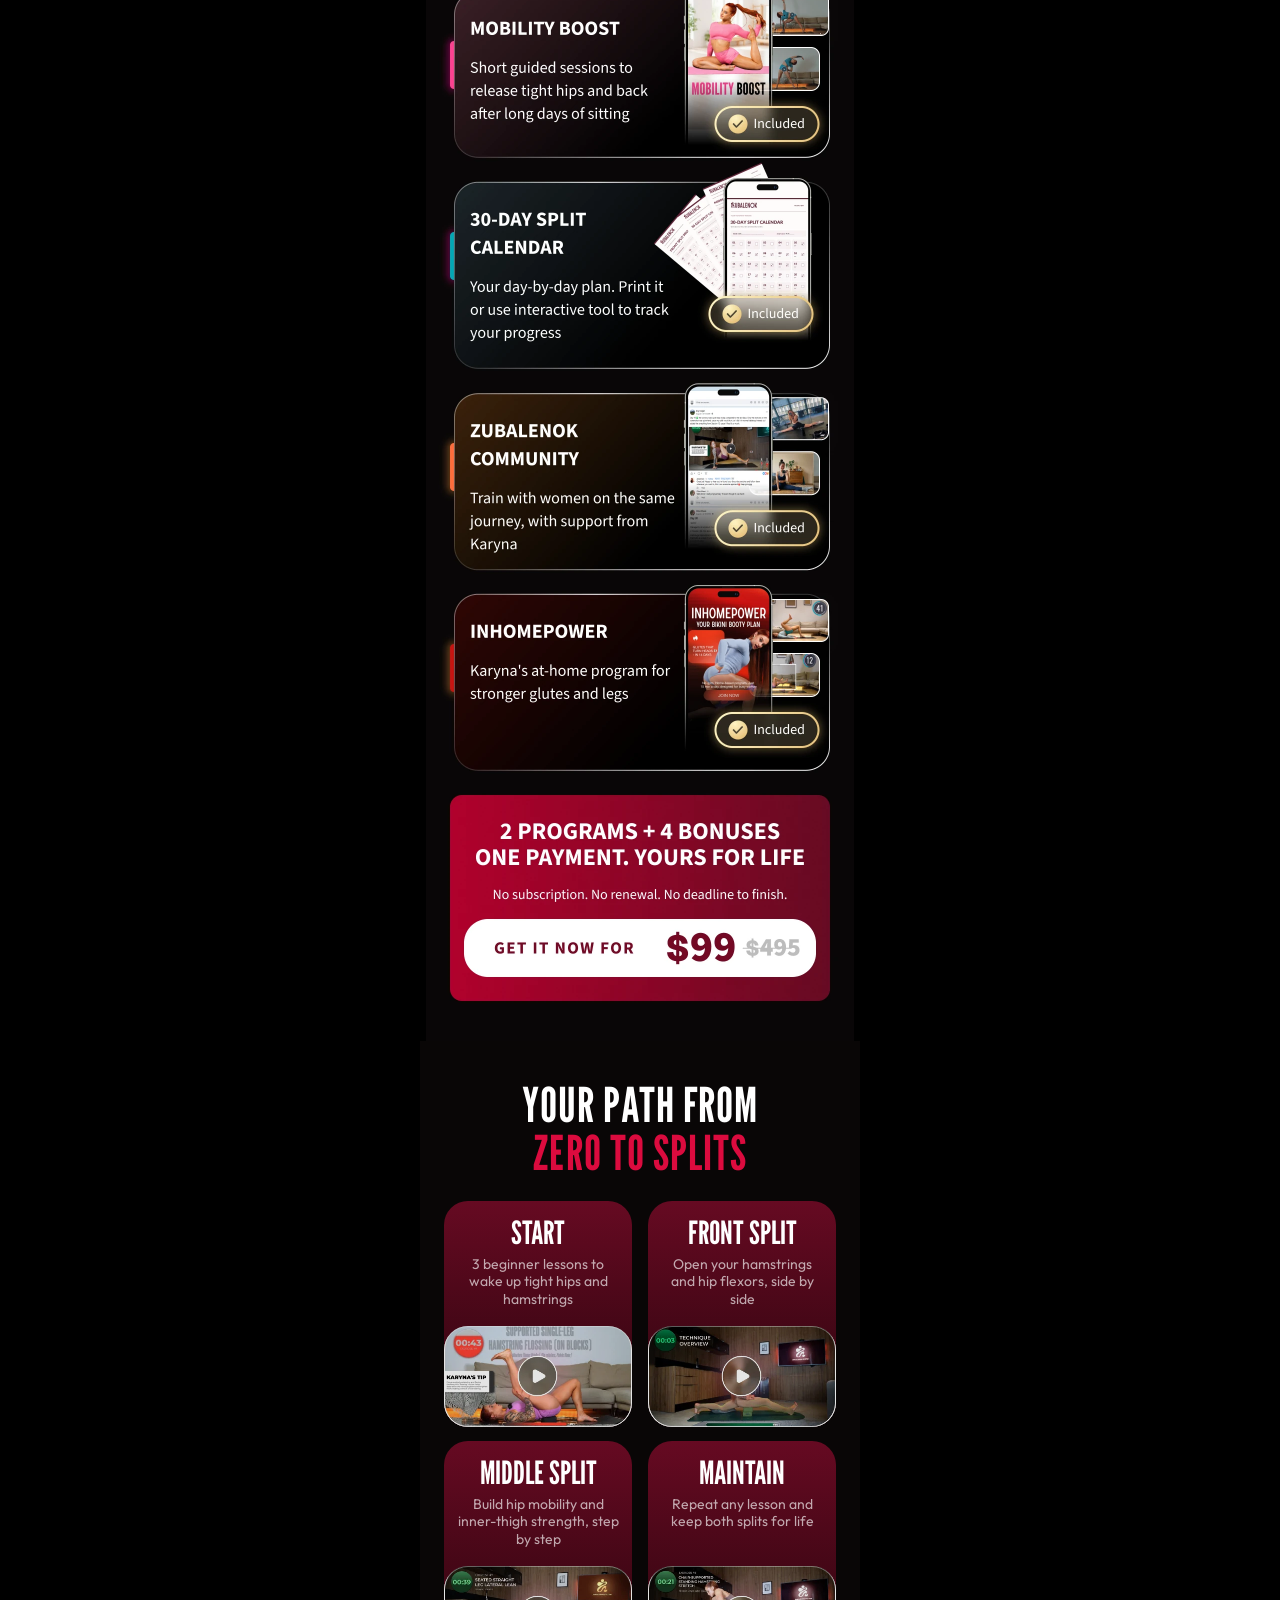
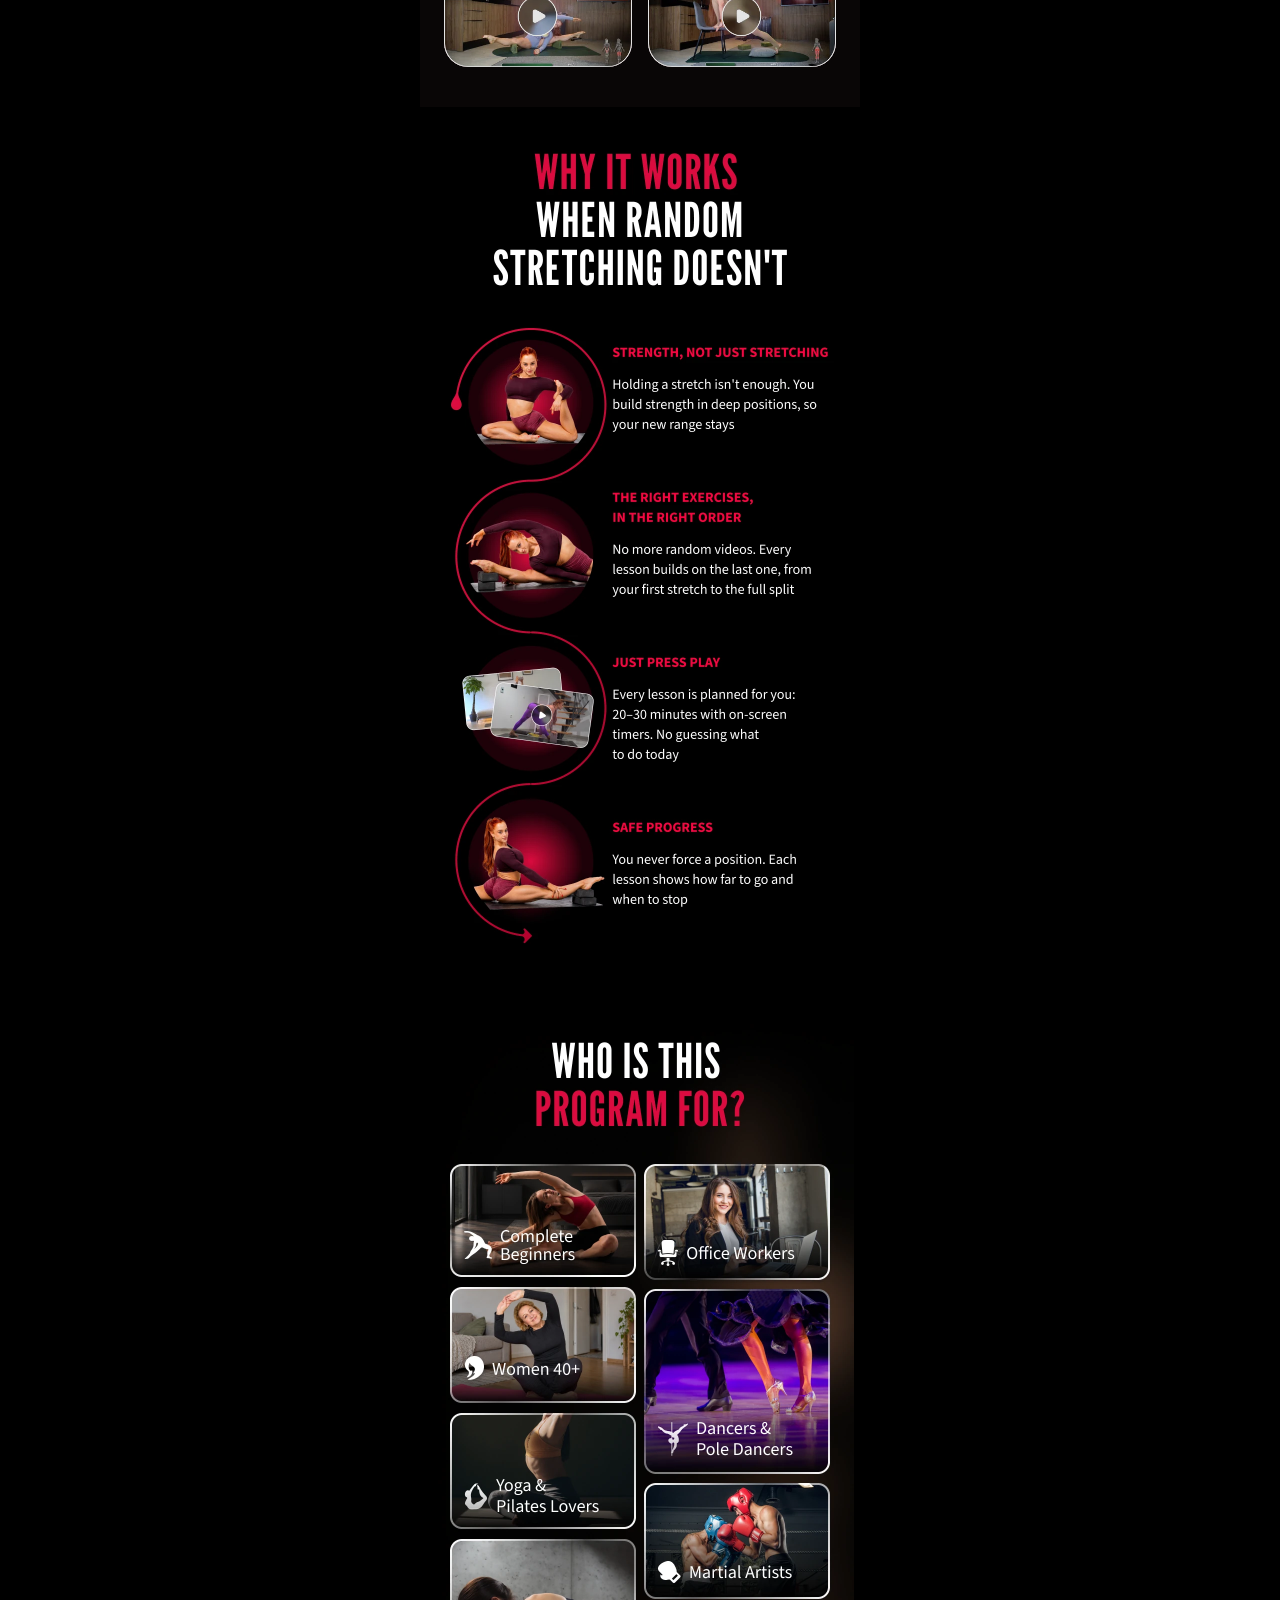
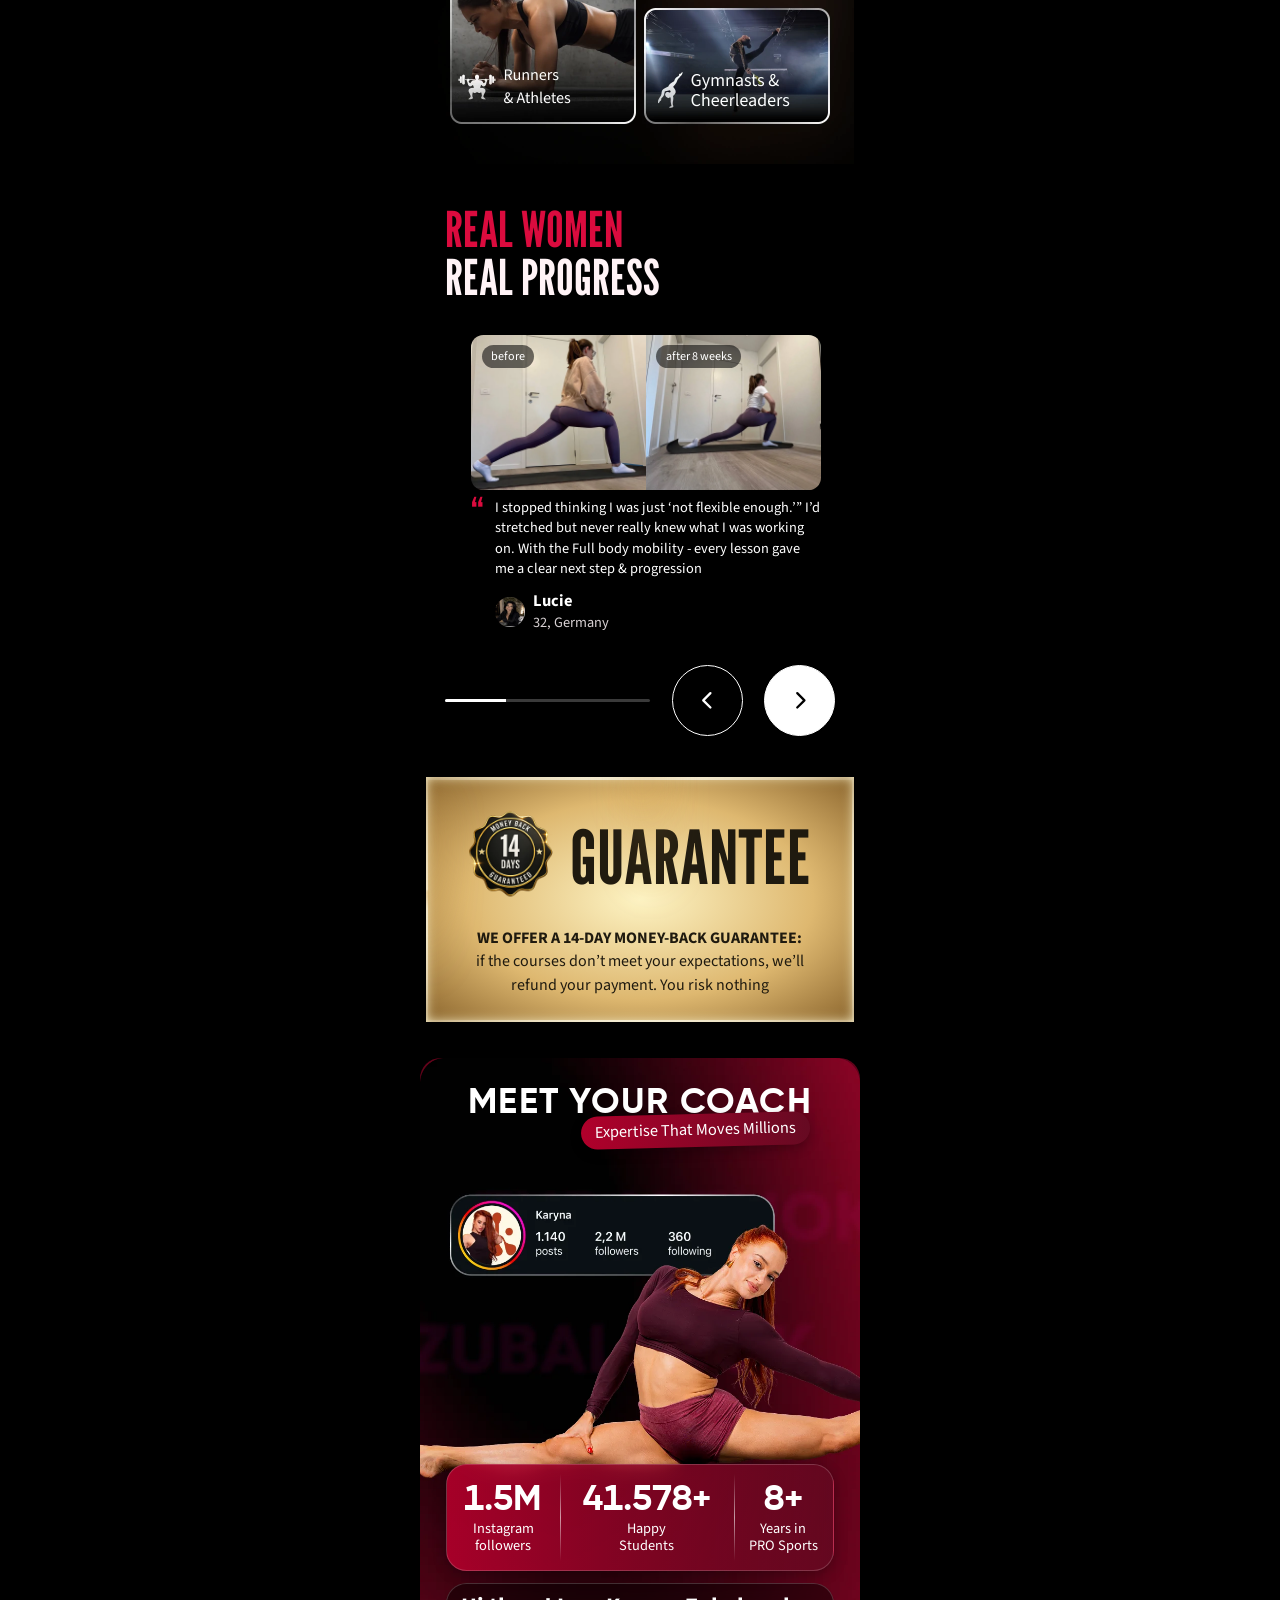
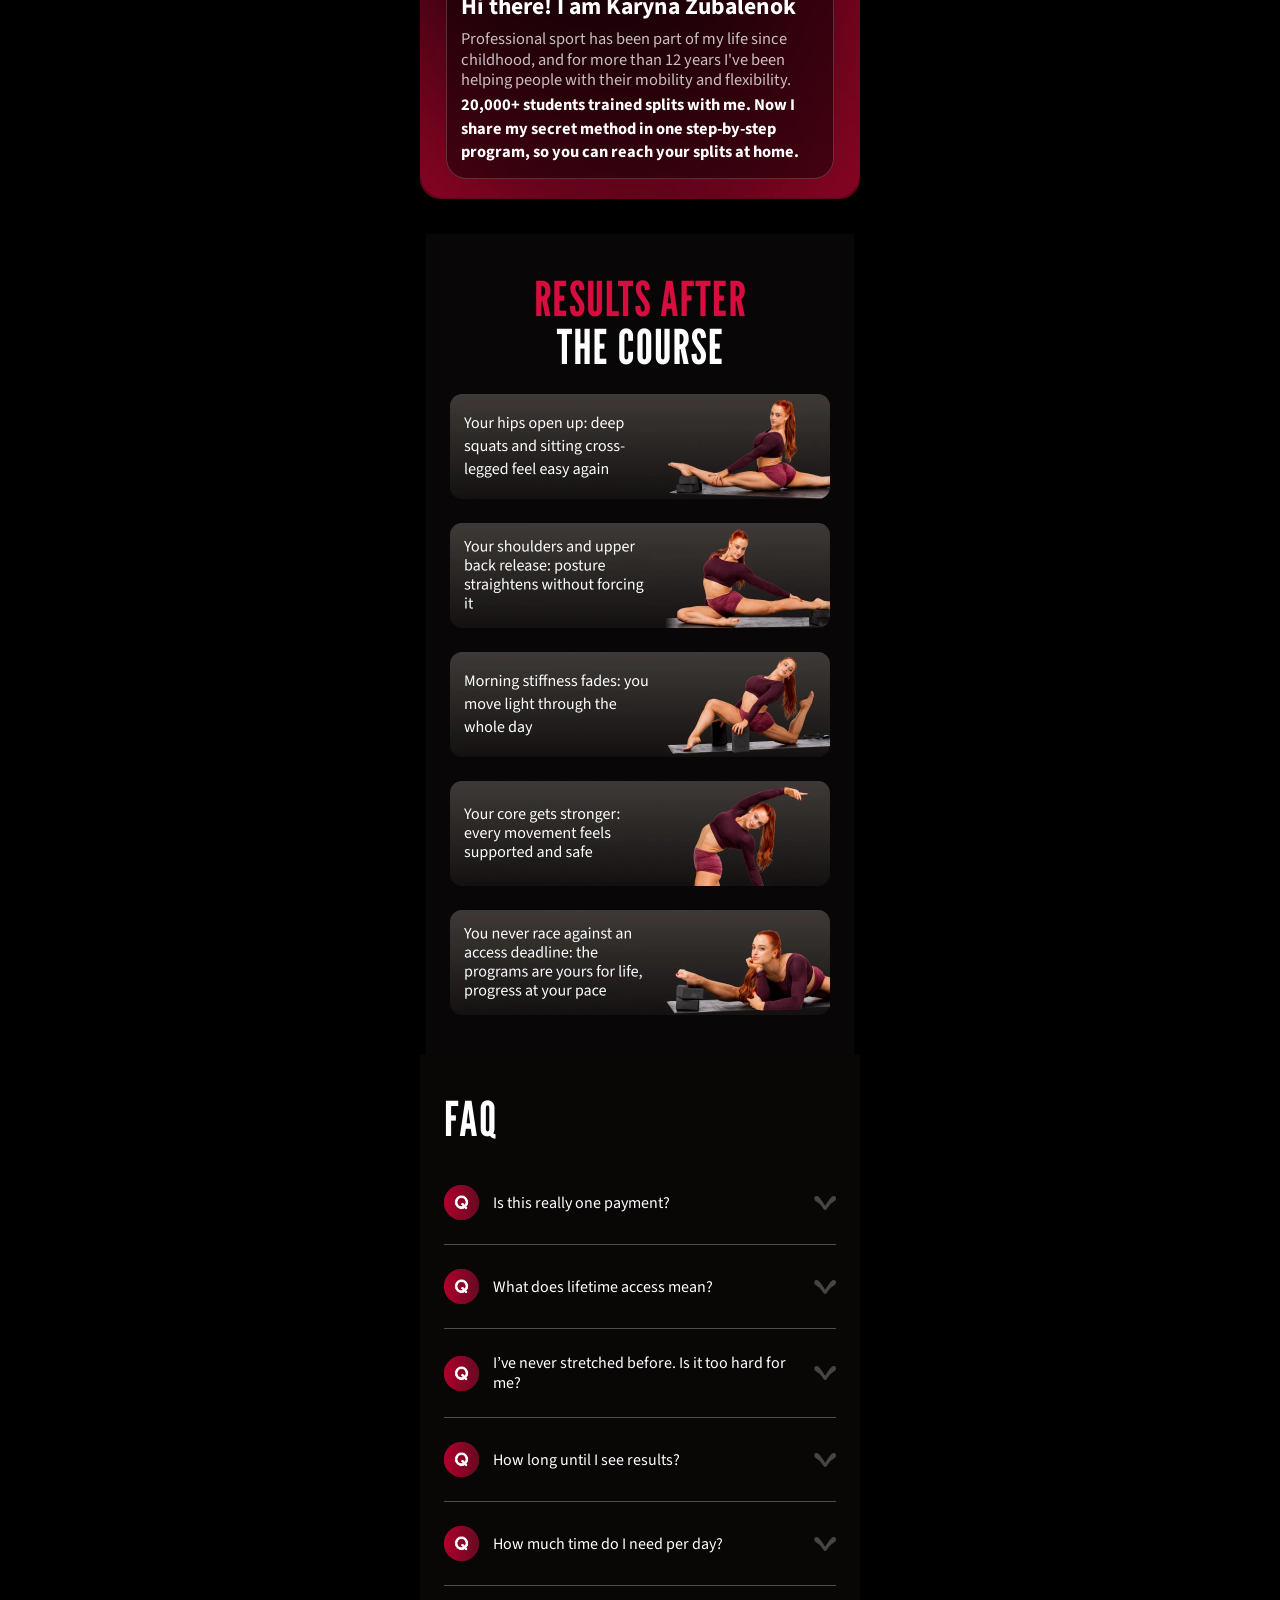
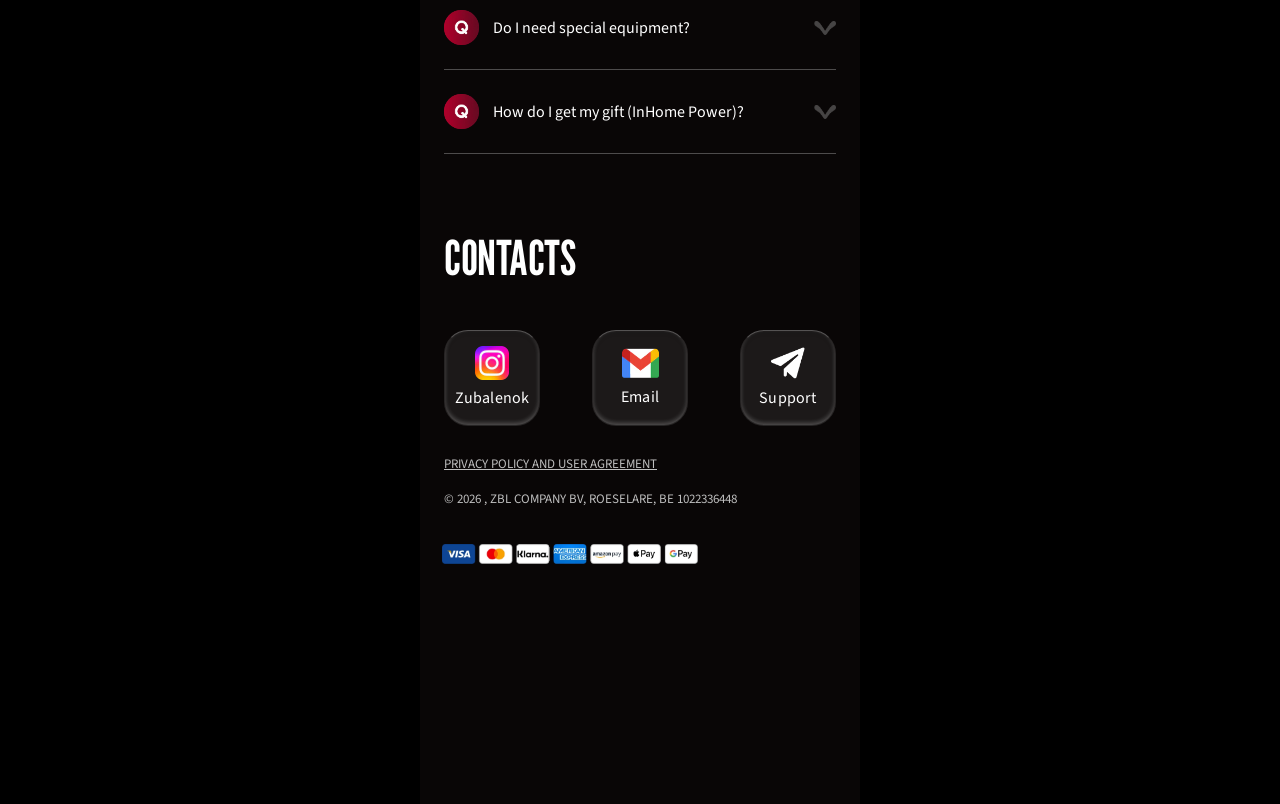
==== commit 2b827beb: "Trust line: single line that scales with the hero Co-Authored-By: Claude Haiku 5.5 <noreply@anthropi" ====
--- a/index.html
+++ b/index.html
@@ -391,8 +391,8 @@
 <path d="M257.164 655.028V646.838H254.392V645.844H261.112V646.838H258.34V655.028H257.164ZM262.011 655.028V648.224H262.963L263.061 649.456H263.103C263.327 649.026 263.607 648.686 263.943 648.434C264.279 648.182 264.643 648.056 265.035 648.056C265.185 648.056 265.315 648.065 265.427 648.084C265.539 648.102 265.651 648.14 265.763 648.196L265.511 649.176C265.409 649.148 265.311 649.129 265.217 649.12C265.133 649.101 265.021 649.092 264.881 649.092C264.592 649.092 264.289 649.208 263.971 649.442C263.663 649.675 263.393 650.081 263.159 650.66V655.028H262.011ZM268.853 655.196C268.134 655.196 267.607 654.972 267.271 654.524C266.944 654.066 266.781 653.404 266.781 652.536V648.224H267.929V652.382C267.929 653.016 268.027 653.478 268.223 653.768C268.428 654.048 268.755 654.188 269.203 654.188C269.548 654.188 269.856 654.099 270.127 653.922C270.407 653.735 270.71 653.446 271.037 653.054V648.224H272.185V655.028H271.233L271.135 653.964H271.093C270.785 654.337 270.449 654.636 270.085 654.86C269.73 655.084 269.319 655.196 268.853 655.196ZM276.258 655.196C275.763 655.196 275.292 655.112 274.844 654.944C274.405 654.766 274.032 654.524 273.724 654.216L274.256 653.544C274.555 653.786 274.863 653.973 275.18 654.104C275.507 654.234 275.88 654.3 276.3 654.3C276.748 654.3 277.084 654.197 277.308 653.992C277.532 653.777 277.644 653.525 277.644 653.236C277.644 653.002 277.565 652.811 277.406 652.662C277.257 652.503 277.065 652.372 276.832 652.27C276.608 652.158 276.365 652.055 276.104 651.962C275.768 651.84 275.446 651.7 275.138 651.542C274.83 651.374 274.578 651.168 274.382 650.926C274.195 650.674 274.102 650.361 274.102 649.988C274.102 649.437 274.307 648.98 274.718 648.616C275.138 648.242 275.717 648.056 276.454 648.056C276.874 648.056 277.266 648.13 277.63 648.28C277.994 648.42 278.307 648.602 278.568 648.826L278.036 649.484C277.793 649.316 277.546 649.185 277.294 649.092C277.042 648.998 276.762 648.952 276.454 648.952C276.025 648.952 275.707 649.05 275.502 649.246C275.306 649.442 275.208 649.67 275.208 649.932C275.208 650.137 275.269 650.31 275.39 650.45C275.511 650.58 275.679 650.697 275.894 650.8C276.118 650.902 276.37 651 276.65 651.094C277.005 651.224 277.341 651.374 277.658 651.542C277.985 651.7 278.246 651.91 278.442 652.172C278.647 652.424 278.75 652.755 278.75 653.166C278.75 653.539 278.652 653.88 278.456 654.188C278.269 654.486 277.989 654.729 277.616 654.916C277.252 655.102 276.799 655.196 276.258 655.196ZM282.214 655.154C281.495 655.154 280.991 654.944 280.702 654.524C280.412 654.104 280.268 653.558 280.268 652.886V649.162H279.26V648.294L280.324 648.224L280.464 646.04H281.43V648.224H283.278V649.162H281.43V652.9C281.43 653.31 281.504 653.632 281.654 653.866C281.812 654.099 282.088 654.216 282.48 654.216C282.601 654.216 282.727 654.206 282.858 654.188C282.988 654.16 283.119 654.113 283.25 654.048L283.502 654.86C283.324 654.944 283.124 655.014 282.9 655.07C282.676 655.126 282.447 655.154 282.214 655.154ZM287.369 655.196C286.762 655.196 286.207 655.056 285.703 654.776C285.208 654.486 284.816 654.08 284.527 653.558C284.238 653.026 284.093 652.382 284.093 651.626C284.093 650.888 284.242 650.254 284.541 649.722C284.84 649.19 285.222 648.779 285.689 648.49C286.156 648.2 286.65 648.056 287.173 648.056C287.752 648.056 288.242 648.191 288.643 648.462C289.054 648.723 289.362 649.092 289.567 649.568C289.772 650.044 289.875 650.604 289.875 651.248C289.875 651.369 289.87 651.486 289.861 651.598C289.861 651.71 289.847 651.822 289.819 651.934H284.919V651.024H288.839C288.839 650.37 288.694 649.871 288.405 649.526C288.125 649.171 287.719 648.994 287.187 648.994C286.879 648.994 286.576 649.082 286.277 649.26C285.978 649.428 285.731 649.703 285.535 650.086C285.348 650.468 285.255 650.977 285.255 651.612C285.255 652.19 285.353 652.676 285.549 653.068C285.754 653.46 286.03 653.758 286.375 653.964C286.72 654.16 287.098 654.258 287.509 654.258C287.836 654.258 288.139 654.211 288.419 654.118C288.708 654.024 288.97 653.898 289.203 653.74L289.623 654.496C289.324 654.701 288.988 654.869 288.615 655C288.251 655.13 287.836 655.196 287.369 655.196ZM293.88 655.196C293.022 655.196 292.336 654.888 291.822 654.272C291.318 653.646 291.066 652.769 291.066 651.64C291.066 650.902 291.202 650.268 291.472 649.736C291.752 649.194 292.116 648.779 292.564 648.49C293.012 648.2 293.498 648.056 294.02 648.056C294.422 648.056 294.762 648.126 295.042 648.266C295.332 648.396 295.626 648.588 295.924 648.84L295.868 647.678V645.06H297.03V655.028H296.078L295.98 654.23H295.938C295.677 654.491 295.369 654.72 295.014 654.916C294.66 655.102 294.282 655.196 293.88 655.196ZM294.132 654.23C294.45 654.23 294.748 654.15 295.028 653.992C295.308 653.833 295.588 653.6 295.868 653.292V649.736C295.588 649.474 295.313 649.292 295.042 649.19C294.772 649.078 294.496 649.022 294.216 649.022C293.852 649.022 293.521 649.134 293.222 649.358C292.933 649.572 292.7 649.876 292.522 650.268C292.345 650.65 292.256 651.103 292.256 651.626C292.256 652.438 292.42 653.077 292.746 653.544C293.073 654.001 293.535 654.23 294.132 654.23ZM305.135 655.196C304.817 655.196 304.491 655.121 304.155 654.972C303.819 654.813 303.497 654.598 303.189 654.328H303.147L303.049 655.028H302.125V645.06H303.273V647.776L303.245 649.008C303.553 648.737 303.889 648.513 304.253 648.336C304.626 648.149 304.999 648.056 305.373 648.056C305.961 648.056 306.455 648.2 306.857 648.49C307.258 648.77 307.561 649.171 307.767 649.694C307.972 650.207 308.075 650.814 308.075 651.514C308.075 652.288 307.935 652.951 307.655 653.502C307.384 654.052 307.025 654.472 306.577 654.762C306.129 655.051 305.648 655.196 305.135 655.196ZM304.939 654.23C305.312 654.23 305.643 654.122 305.933 653.908C306.231 653.693 306.465 653.385 306.633 652.984C306.801 652.573 306.885 652.088 306.885 651.528C306.885 651.033 306.824 650.599 306.703 650.226C306.581 649.843 306.39 649.549 306.129 649.344C305.867 649.129 305.522 649.022 305.093 649.022C304.813 649.022 304.519 649.101 304.211 649.26C303.912 649.409 303.599 649.638 303.273 649.946V653.516C303.571 653.777 303.865 653.964 304.155 654.076C304.453 654.178 304.715 654.23 304.939 654.23ZM309.92 657.954C309.771 657.954 309.626 657.94 309.486 657.912C309.355 657.884 309.234 657.851 309.122 657.814L309.374 656.918C309.458 656.946 309.542 656.964 309.626 656.974C309.71 656.992 309.789 657.002 309.864 657.002C310.256 657.002 310.573 656.862 310.816 656.582C311.068 656.311 311.264 655.966 311.404 655.546L311.558 655.042L308.828 648.224H310.018L311.404 651.99C311.516 652.279 311.628 652.592 311.74 652.928C311.852 653.264 311.959 653.59 312.062 653.908H312.118C312.221 653.59 312.319 653.268 312.412 652.942C312.515 652.606 312.608 652.288 312.692 651.99L313.91 648.224H315.03L312.468 655.588C312.309 656.036 312.118 656.437 311.894 656.792C311.67 657.156 311.399 657.44 311.082 657.646C310.765 657.851 310.377 657.954 309.92 657.954ZM318.516 655.028V653.754C319.263 653.091 319.925 652.47 320.504 651.892C321.092 651.313 321.549 650.776 321.876 650.282C322.212 649.787 322.38 649.334 322.38 648.924C322.38 648.485 322.268 648.154 322.044 647.93C321.82 647.696 321.512 647.58 321.12 647.58C320.803 647.58 320.513 647.673 320.252 647.86C320 648.037 319.762 648.247 319.538 648.49L318.46 647.426C318.889 646.94 319.328 646.576 319.776 646.334C320.233 646.091 320.775 645.97 321.4 645.97C321.979 645.97 322.487 646.086 322.926 646.32C323.374 646.553 323.719 646.88 323.962 647.3C324.214 647.72 324.34 648.214 324.34 648.784C324.34 649.316 324.195 649.838 323.906 650.352C323.626 650.856 323.253 651.36 322.786 651.864C322.319 652.368 321.825 652.881 321.302 653.404C321.526 653.376 321.778 653.352 322.058 653.334C322.338 653.306 322.581 653.292 322.786 653.292H324.774V655.028H318.516ZM329.511 655.028V649.89C329.511 649.61 329.52 649.278 329.539 648.896C329.567 648.513 329.585 648.182 329.595 647.902H329.539C329.427 648.144 329.31 648.392 329.189 648.644C329.067 648.886 328.941 649.138 328.811 649.4L327.635 651.332H332.451V652.9H325.661V651.486L328.909 646.138H331.429V655.028H329.511ZM336.249 655.196C335.764 655.196 335.325 655.14 334.933 655.028C334.55 654.916 334.21 654.766 333.911 654.58C333.612 654.393 333.346 654.183 333.113 653.95L334.037 652.648C334.308 652.89 334.602 653.1 334.919 653.278C335.236 653.446 335.582 653.53 335.955 653.53C336.254 653.53 336.515 653.478 336.739 653.376C336.963 653.264 337.136 653.105 337.257 652.9C337.388 652.694 337.453 652.442 337.453 652.144C337.453 651.696 337.322 651.355 337.061 651.122C336.8 650.888 336.464 650.772 336.053 650.772C335.801 650.772 335.586 650.804 335.409 650.87C335.232 650.935 335.008 651.052 334.737 651.22L333.813 650.632L334.065 646.138H339.105V647.874H335.843L335.689 649.54C335.866 649.465 336.03 649.414 336.179 649.386C336.328 649.348 336.496 649.33 336.683 649.33C337.196 649.33 337.668 649.428 338.097 649.624C338.526 649.82 338.867 650.123 339.119 650.534C339.38 650.944 339.511 651.462 339.511 652.088C339.511 652.75 339.357 653.315 339.049 653.782C338.75 654.239 338.354 654.589 337.859 654.832C337.364 655.074 336.828 655.196 336.249 655.196ZM341.168 655.028V653.362H343.1V648.224H341.434V646.95C341.919 646.856 342.329 646.744 342.665 646.614C343.011 646.483 343.338 646.324 343.646 646.138H345.158V653.362H346.824V655.028H341.168ZM351.535 655.028V645.06H352.683V647.776L352.641 649.176C352.967 648.868 353.308 648.606 353.663 648.392C354.027 648.168 354.442 648.056 354.909 648.056C355.627 648.056 356.15 648.284 356.477 648.742C356.813 649.19 356.981 649.848 356.981 650.716V655.028H355.833V650.87C355.833 650.226 355.73 649.764 355.525 649.484C355.329 649.194 355.002 649.05 354.545 649.05C354.199 649.05 353.887 649.138 353.607 649.316C353.336 649.493 353.028 649.754 352.683 650.1V655.028H351.535ZM360.718 655.196C360.345 655.196 360.004 655.121 359.696 654.972C359.397 654.813 359.159 654.594 358.982 654.314C358.805 654.024 358.716 653.674 358.716 653.264C358.716 652.498 359.052 651.92 359.724 651.528C360.396 651.136 361.46 650.86 362.916 650.702C362.907 650.422 362.86 650.151 362.776 649.89C362.701 649.628 362.561 649.418 362.356 649.26C362.151 649.101 361.866 649.022 361.502 649.022C361.11 649.022 360.741 649.096 360.396 649.246C360.051 649.386 359.743 649.544 359.472 649.722L359.024 648.938C359.229 648.798 359.472 648.662 359.752 648.532C360.032 648.392 360.335 648.28 360.662 648.196C360.989 648.102 361.334 648.056 361.698 648.056C362.249 648.056 362.697 648.172 363.042 648.406C363.397 648.63 363.653 648.952 363.812 649.372C363.98 649.792 364.064 650.286 364.064 650.856V655.028H363.112L363.014 654.216H362.972C362.645 654.486 362.295 654.72 361.922 654.916C361.549 655.102 361.147 655.196 360.718 655.196ZM361.04 654.244C361.376 654.244 361.689 654.169 361.978 654.02C362.277 653.87 362.589 653.651 362.916 653.362V651.528C362.151 651.621 361.544 651.742 361.096 651.892C360.657 652.032 360.34 652.209 360.144 652.424C359.948 652.638 359.85 652.895 359.85 653.194C359.85 653.567 359.967 653.838 360.2 654.006C360.433 654.164 360.713 654.244 361.04 654.244ZM366.205 657.898V648.224H367.157L367.255 649.008H367.297C367.605 648.746 367.945 648.522 368.319 648.336C368.692 648.149 369.075 648.056 369.467 648.056C370.045 648.056 370.535 648.2 370.937 648.49C371.338 648.77 371.641 649.171 371.847 649.694C372.052 650.207 372.155 650.818 372.155 651.528C372.155 652.293 372.015 652.951 371.735 653.502C371.464 654.052 371.105 654.472 370.657 654.762C370.209 655.051 369.728 655.196 369.215 655.196C368.907 655.196 368.594 655.126 368.277 654.986C367.959 654.846 367.642 654.654 367.325 654.412L367.353 655.602V657.898H366.205ZM369.019 654.23C369.392 654.23 369.723 654.122 370.013 653.908C370.311 653.693 370.545 653.385 370.713 652.984C370.881 652.573 370.965 652.088 370.965 651.528C370.965 651.033 370.904 650.599 370.783 650.226C370.661 649.843 370.47 649.549 370.209 649.344C369.947 649.129 369.602 649.022 369.173 649.022C368.893 649.022 368.603 649.101 368.305 649.26C368.006 649.409 367.689 649.638 367.353 649.946V653.516C367.67 653.777 367.969 653.964 368.249 654.076C368.538 654.178 368.795 654.23 369.019 654.23ZM373.97 657.898V648.224H374.922L375.02 649.008H375.062C375.37 648.746 375.711 648.522 376.084 648.336C376.458 648.149 376.84 648.056 377.232 648.056C377.811 648.056 378.301 648.2 378.702 648.49C379.104 648.77 379.407 649.171 379.612 649.694C379.818 650.207 379.92 650.818 379.92 651.528C379.92 652.293 379.78 652.951 379.5 653.502C379.23 654.052 378.87 654.472 378.422 654.762C377.974 655.051 377.494 655.196 376.98 655.196C376.672 655.196 376.36 655.126 376.042 654.986C375.725 654.846 375.408 654.654 375.09 654.412L375.118 655.602V657.898H373.97ZM376.784 654.23C377.158 654.23 377.489 654.122 377.778 653.908C378.077 653.693 378.31 653.385 378.478 652.984C378.646 652.573 378.73 652.088 378.73 651.528C378.73 651.033 378.67 650.599 378.548 650.226C378.427 649.843 378.236 649.549 377.974 649.344C377.713 649.129 377.368 649.022 376.938 649.022C376.658 649.022 376.369 649.101 376.07 649.26C375.772 649.409 375.454 649.638 375.118 649.946V653.516C375.436 653.777 375.734 653.964 376.014 654.076C376.304 654.178 376.56 654.23 376.784 654.23ZM381.793 657.954C381.644 657.954 381.499 657.94 381.359 657.912C381.229 657.884 381.107 657.851 380.995 657.814L381.247 656.918C381.331 656.946 381.415 656.964 381.499 656.974C381.583 656.992 381.663 657.002 381.737 657.002C382.129 657.002 382.447 656.862 382.689 656.582C382.941 656.311 383.137 655.966 383.277 655.546L383.431 655.042L380.701 648.224H381.891L383.277 651.99C383.389 652.279 383.501 652.592 383.613 652.928C383.725 653.264 383.833 653.59 383.935 653.908H383.991C384.094 653.59 384.192 653.268 384.285 652.942C384.388 652.606 384.481 652.288 384.565 651.99L385.783 648.224H386.903L384.341 655.588C384.183 656.036 383.991 656.437 383.767 656.792C383.543 657.156 383.273 657.44 382.955 657.646C382.638 657.851 382.251 657.954 381.793 657.954ZM392.097 655.028L390.207 648.224H391.411L392.405 652.158C392.48 652.466 392.55 652.774 392.615 653.082C392.68 653.39 392.741 653.726 392.797 654.09H392.853C392.928 653.726 392.998 653.39 393.063 653.082C393.138 652.774 393.212 652.466 393.287 652.158L394.295 648.224H395.555L396.577 652.158C396.661 652.466 396.736 652.774 396.801 653.082C396.876 653.39 396.95 653.726 397.025 654.09H397.081C397.156 653.726 397.226 653.39 397.291 653.082C397.356 652.774 397.422 652.466 397.487 652.158L398.481 648.224H399.601L397.767 655.028H396.269L395.359 651.388C395.284 651.07 395.21 650.758 395.135 650.45C395.07 650.132 395 649.773 394.925 649.372H394.869C394.804 649.773 394.734 650.132 394.659 650.45C394.594 650.767 394.519 651.08 394.435 651.388L393.525 655.028H392.097ZM403.673 655.196C403.122 655.196 402.604 655.056 402.119 654.776C401.643 654.496 401.256 654.09 400.957 653.558C400.668 653.026 400.523 652.386 400.523 651.64C400.523 650.874 400.668 650.226 400.957 649.694C401.256 649.162 401.643 648.756 402.119 648.476C402.604 648.196 403.122 648.056 403.673 648.056C404.233 648.056 404.751 648.196 405.227 648.476C405.703 648.756 406.086 649.162 406.375 649.694C406.674 650.226 406.823 650.874 406.823 651.64C406.823 652.386 406.674 653.026 406.375 653.558C406.086 654.09 405.703 654.496 405.227 654.776C404.751 655.056 404.233 655.196 403.673 655.196ZM403.673 654.244C404.065 654.244 404.41 654.136 404.709 653.922C405.008 653.698 405.236 653.39 405.395 652.998C405.554 652.606 405.633 652.153 405.633 651.64C405.633 651.117 405.554 650.66 405.395 650.268C405.236 649.866 405.008 649.558 404.709 649.344C404.41 649.12 404.065 649.008 403.673 649.008C403.281 649.008 402.936 649.12 402.637 649.344C402.348 649.558 402.119 649.866 401.951 650.268C401.792 650.66 401.713 651.117 401.713 651.64C401.713 652.153 401.792 652.606 401.951 652.998C402.119 653.39 402.348 653.698 402.637 653.922C402.936 654.136 403.281 654.244 403.673 654.244ZM408.615 655.028V648.224H409.567L409.665 649.204H409.707C410.005 648.886 410.327 648.616 410.673 648.392C411.027 648.168 411.41 648.056 411.821 648.056C412.343 648.056 412.749 648.172 413.039 648.406C413.337 648.639 413.557 648.956 413.697 649.358C414.051 648.966 414.411 648.653 414.775 648.42C415.139 648.177 415.526 648.056 415.937 648.056C416.646 648.056 417.169 648.284 417.505 648.742C417.841 649.19 418.009 649.848 418.009 650.716V655.028H416.861V650.87C416.861 650.226 416.758 649.764 416.553 649.484C416.347 649.194 416.03 649.05 415.601 649.05C415.33 649.05 415.055 649.138 414.775 649.316C414.504 649.484 414.21 649.745 413.893 650.1V655.028H412.745V650.87C412.745 650.226 412.642 649.764 412.437 649.484C412.231 649.194 411.909 649.05 411.471 649.05C410.957 649.05 410.388 649.4 409.763 650.1V655.028H408.615ZM422.98 655.196C422.374 655.196 421.818 655.056 421.314 654.776C420.82 654.486 420.428 654.08 420.138 653.558C419.849 653.026 419.704 652.382 419.704 651.626C419.704 650.888 419.854 650.254 420.152 649.722C420.451 649.19 420.834 648.779 421.3 648.49C421.767 648.2 422.262 648.056 422.784 648.056C423.363 648.056 423.853 648.191 424.254 648.462C424.665 648.723 424.973 649.092 425.178 649.568C425.384 650.044 425.486 650.604 425.486 651.248C425.486 651.369 425.482 651.486 425.472 651.598C425.472 651.71 425.458 651.822 425.43 651.934H420.53V651.024H424.45C424.45 650.37 424.306 649.871 424.016 649.526C423.736 649.171 423.33 648.994 422.798 648.994C422.49 648.994 422.187 649.082 421.888 649.26C421.59 649.428 421.342 649.703 421.146 650.086C420.96 650.468 420.866 650.977 420.866 651.612C420.866 652.19 420.964 652.676 421.16 653.068C421.366 653.46 421.641 653.758 421.986 653.964C422.332 654.16 422.71 654.258 423.12 654.258C423.447 654.258 423.75 654.211 424.03 654.118C424.32 654.024 424.581 653.898 424.814 653.74L425.234 654.496C424.936 654.701 424.6 654.869 424.226 655C423.862 655.13 423.447 655.196 422.98 655.196ZM427.168 655.028V648.224H428.12L428.218 649.204H428.26C428.586 648.877 428.932 648.606 429.296 648.392C429.66 648.168 430.075 648.056 430.542 648.056C431.26 648.056 431.783 648.284 432.11 648.742C432.446 649.19 432.614 649.848 432.614 650.716V655.028H431.466V650.87C431.466 650.226 431.363 649.764 431.158 649.484C430.962 649.194 430.635 649.05 430.178 649.05C429.832 649.05 429.52 649.138 429.24 649.316C428.969 649.493 428.661 649.754 428.316 650.1V655.028H427.168Z" fill="white" />
 </g>
 </svg>
-    <div class="s1-trust-fix" aria-hidden="true" style="position:absolute;left:218px;top:640px;width:192px;height:24px;background:#1F1715;z-index:2"></div>
-    <p class="s1-trust-fix" style="position:absolute;left:200px;top:644px;width:202px;margin:0;text-align:right;color:#FFFFFF;font-family:'Source Sans 3',sans-serif;font-size:14px;line-height:18px;z-index:3;white-space:nowrap">Trusted by <b style="font-weight:700">60 000+</b> happy women</p>
+    <div class="s1-trust-fix" aria-hidden="true" style="position:absolute;left:calc(218 * var(--u));top:calc(640 * var(--u));width:calc(192 * var(--u));height:calc(24 * var(--u));background:#1F1715;z-index:2"></div>
+    <p class="s1-trust-fix" style="position:absolute;left:calc(200 * var(--u));top:calc(644 * var(--u));width:calc(202 * var(--u));margin:0;text-align:right;color:#FFFFFF;font-family:'Source Sans 3',sans-serif;font-size:calc(14 * var(--u));line-height:calc(18 * var(--u));z-index:3;white-space:nowrap">Trusted by <b style="font-weight:700">60 000+</b> happy women</p>
     <a class="s1-price-link" href="https://zubalenok.online/shop/item/13297" data-pay="v1" aria-label="Get lifetime access, one time payment"></a>
 
     <div class="s1-bottom">
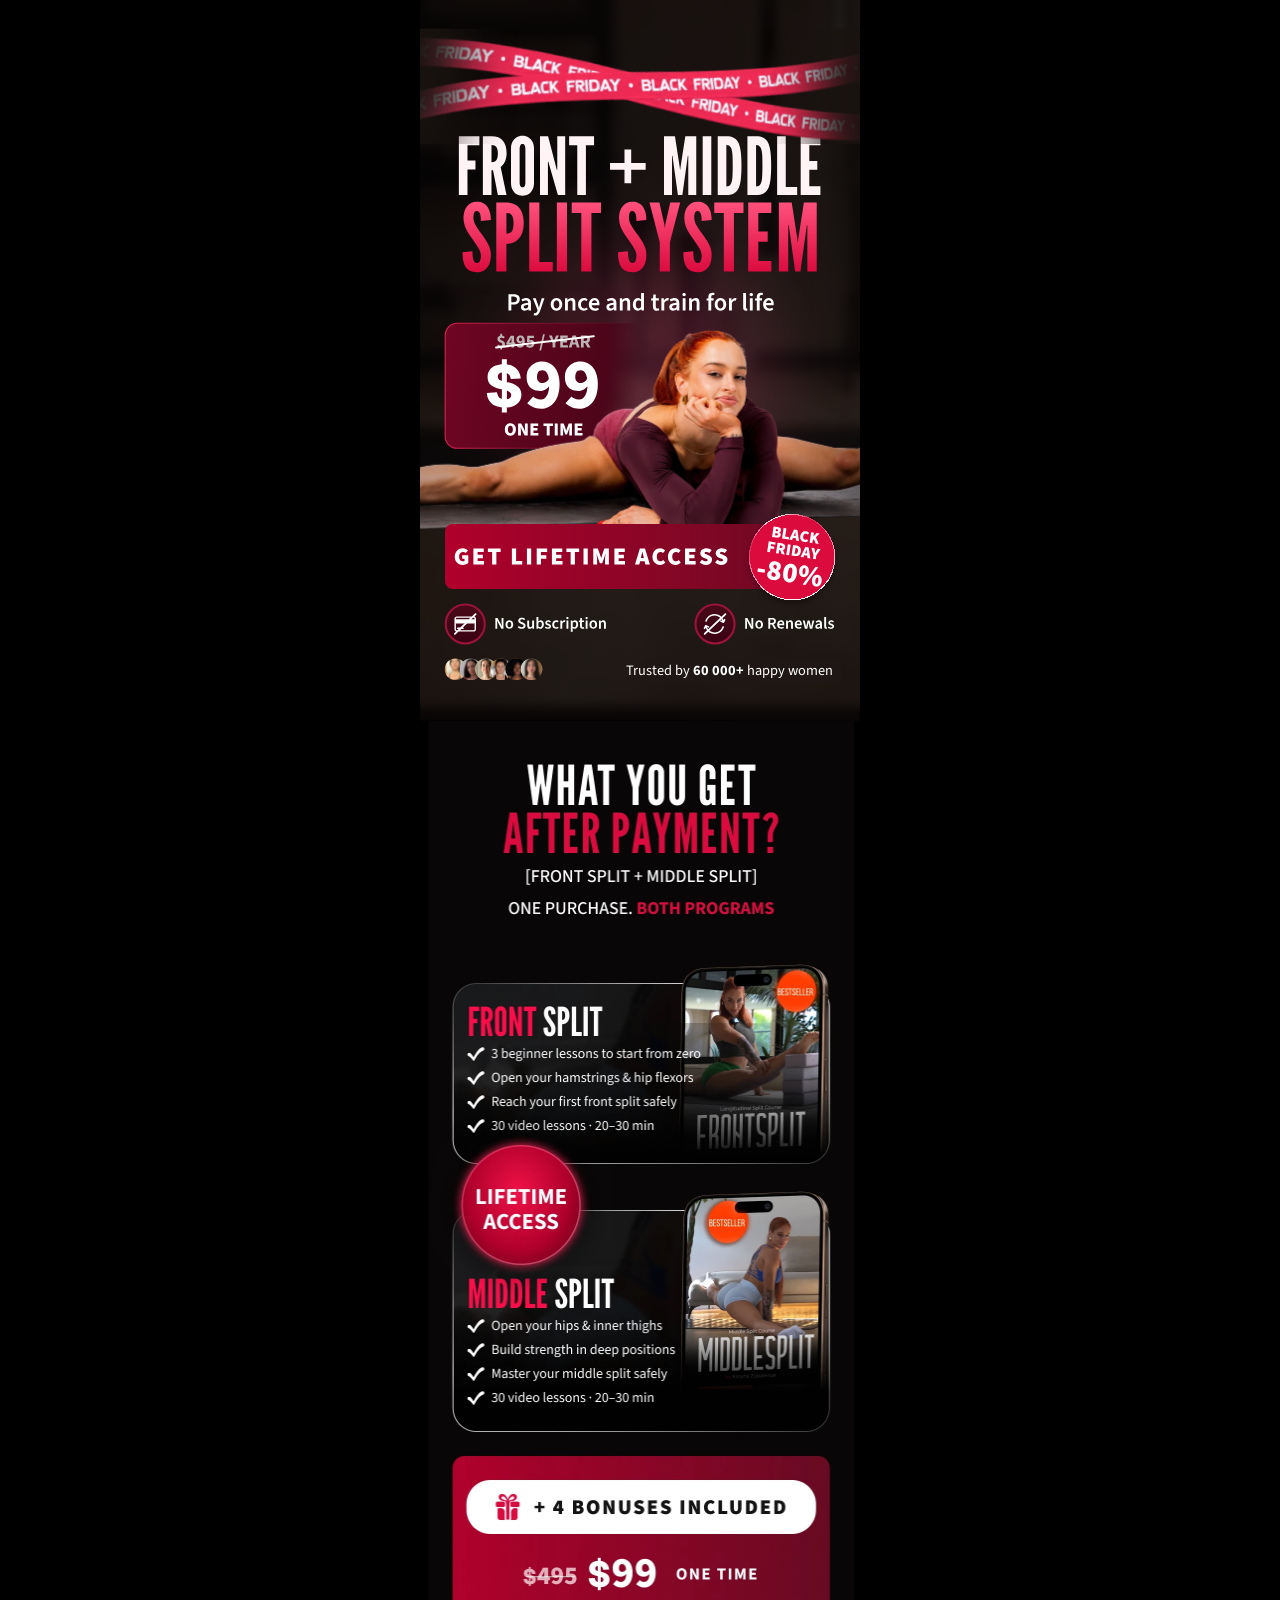
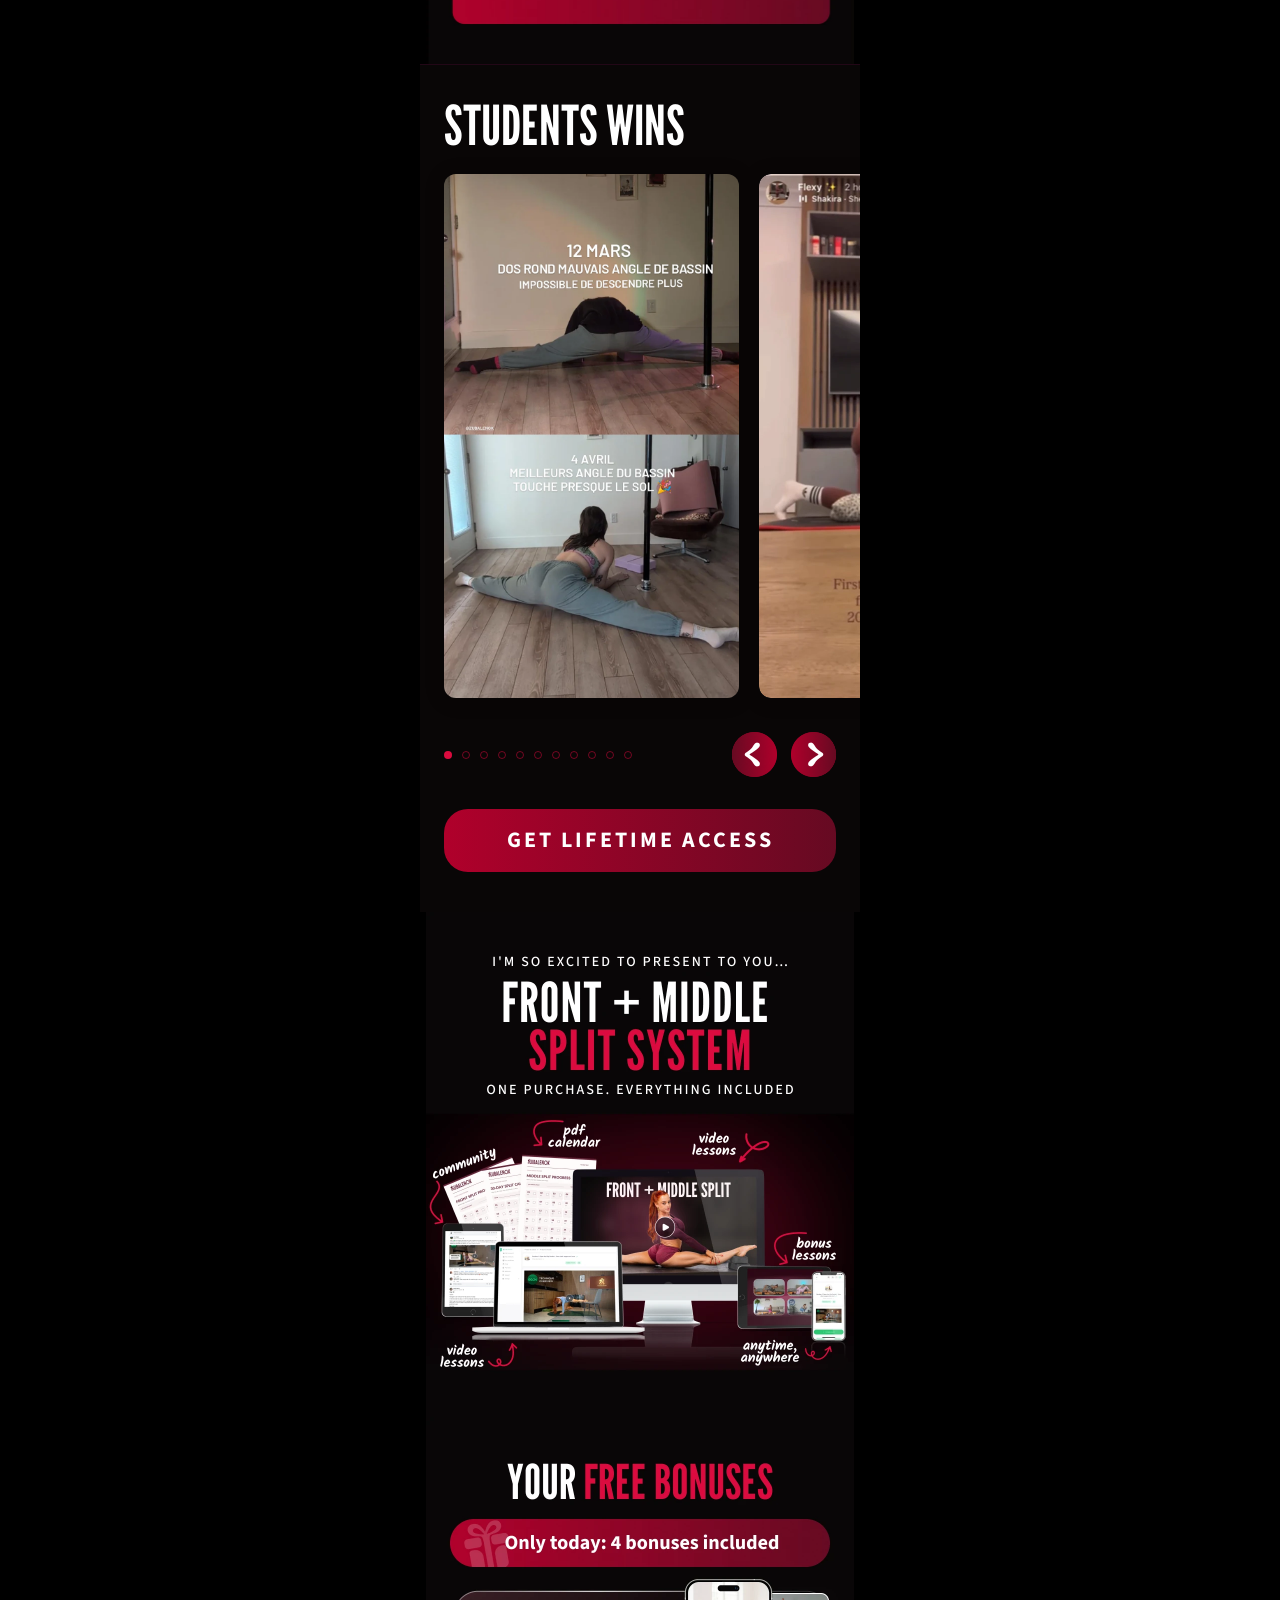
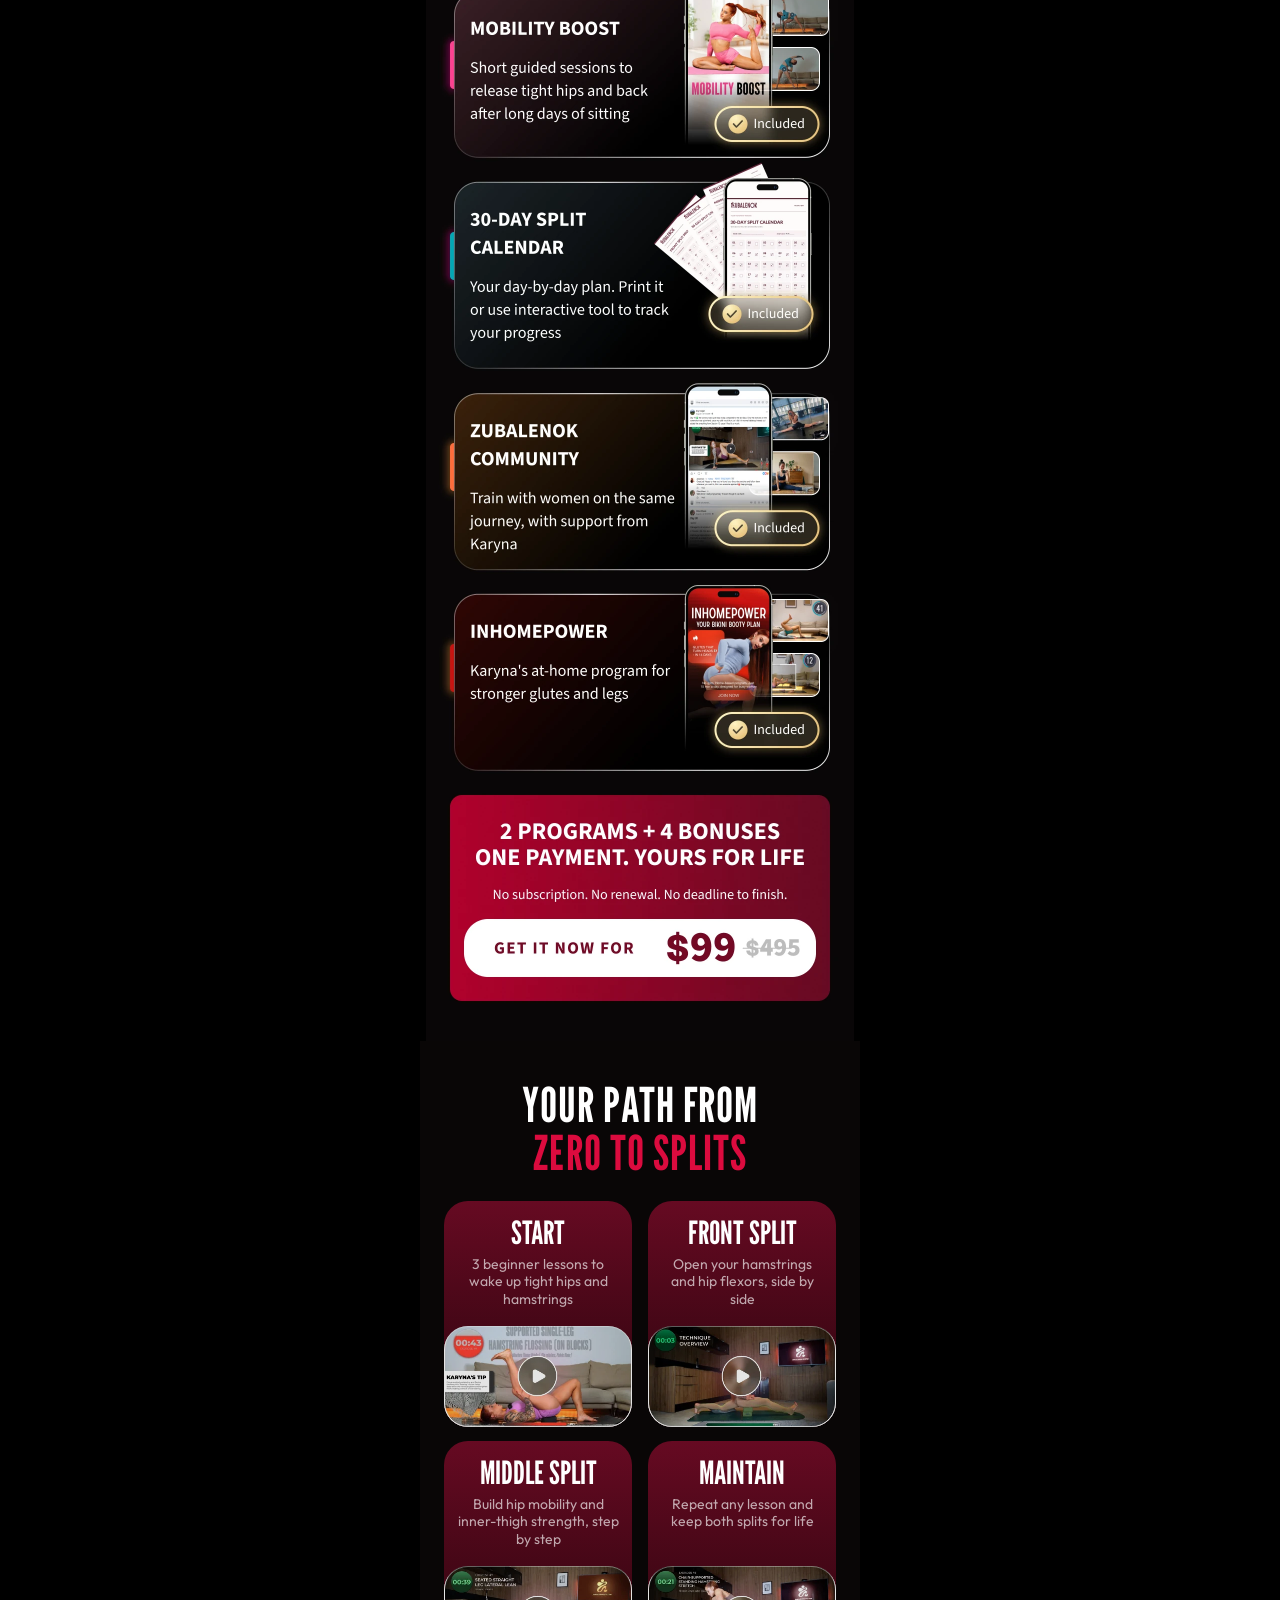
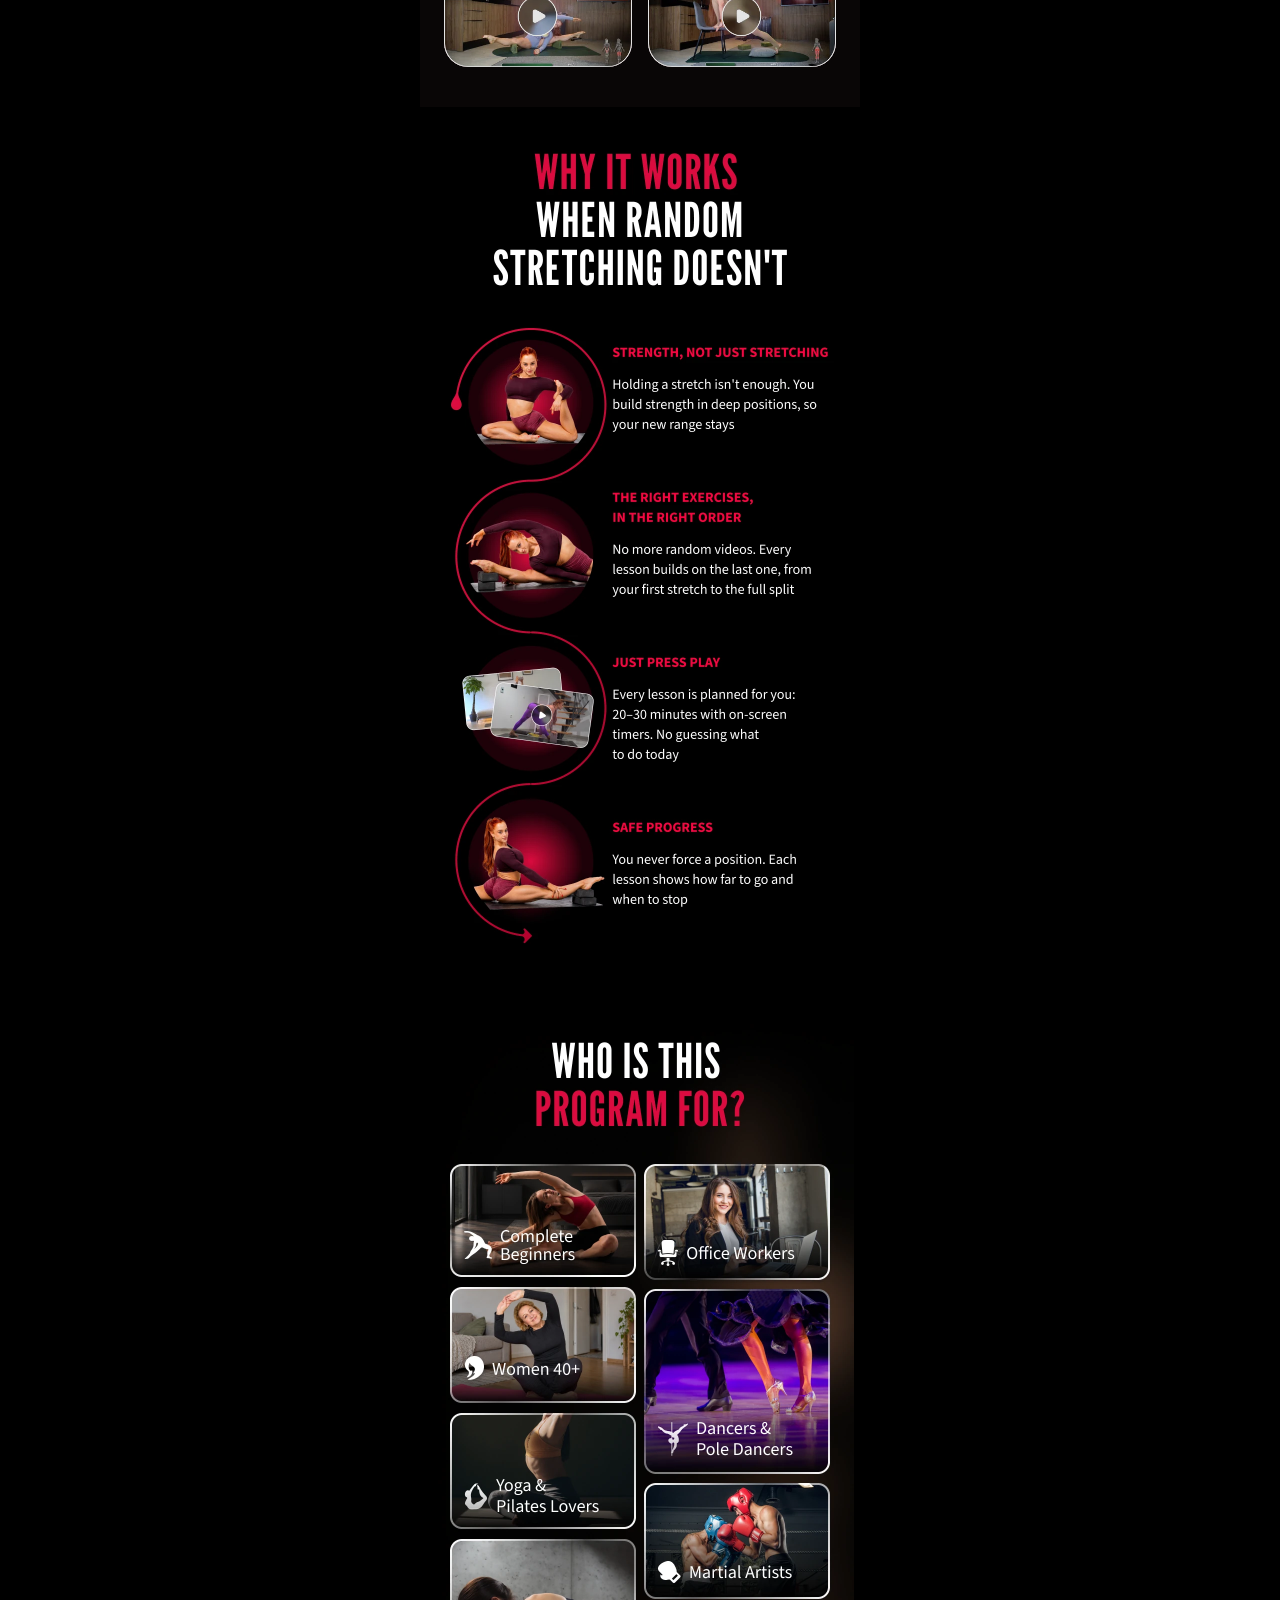
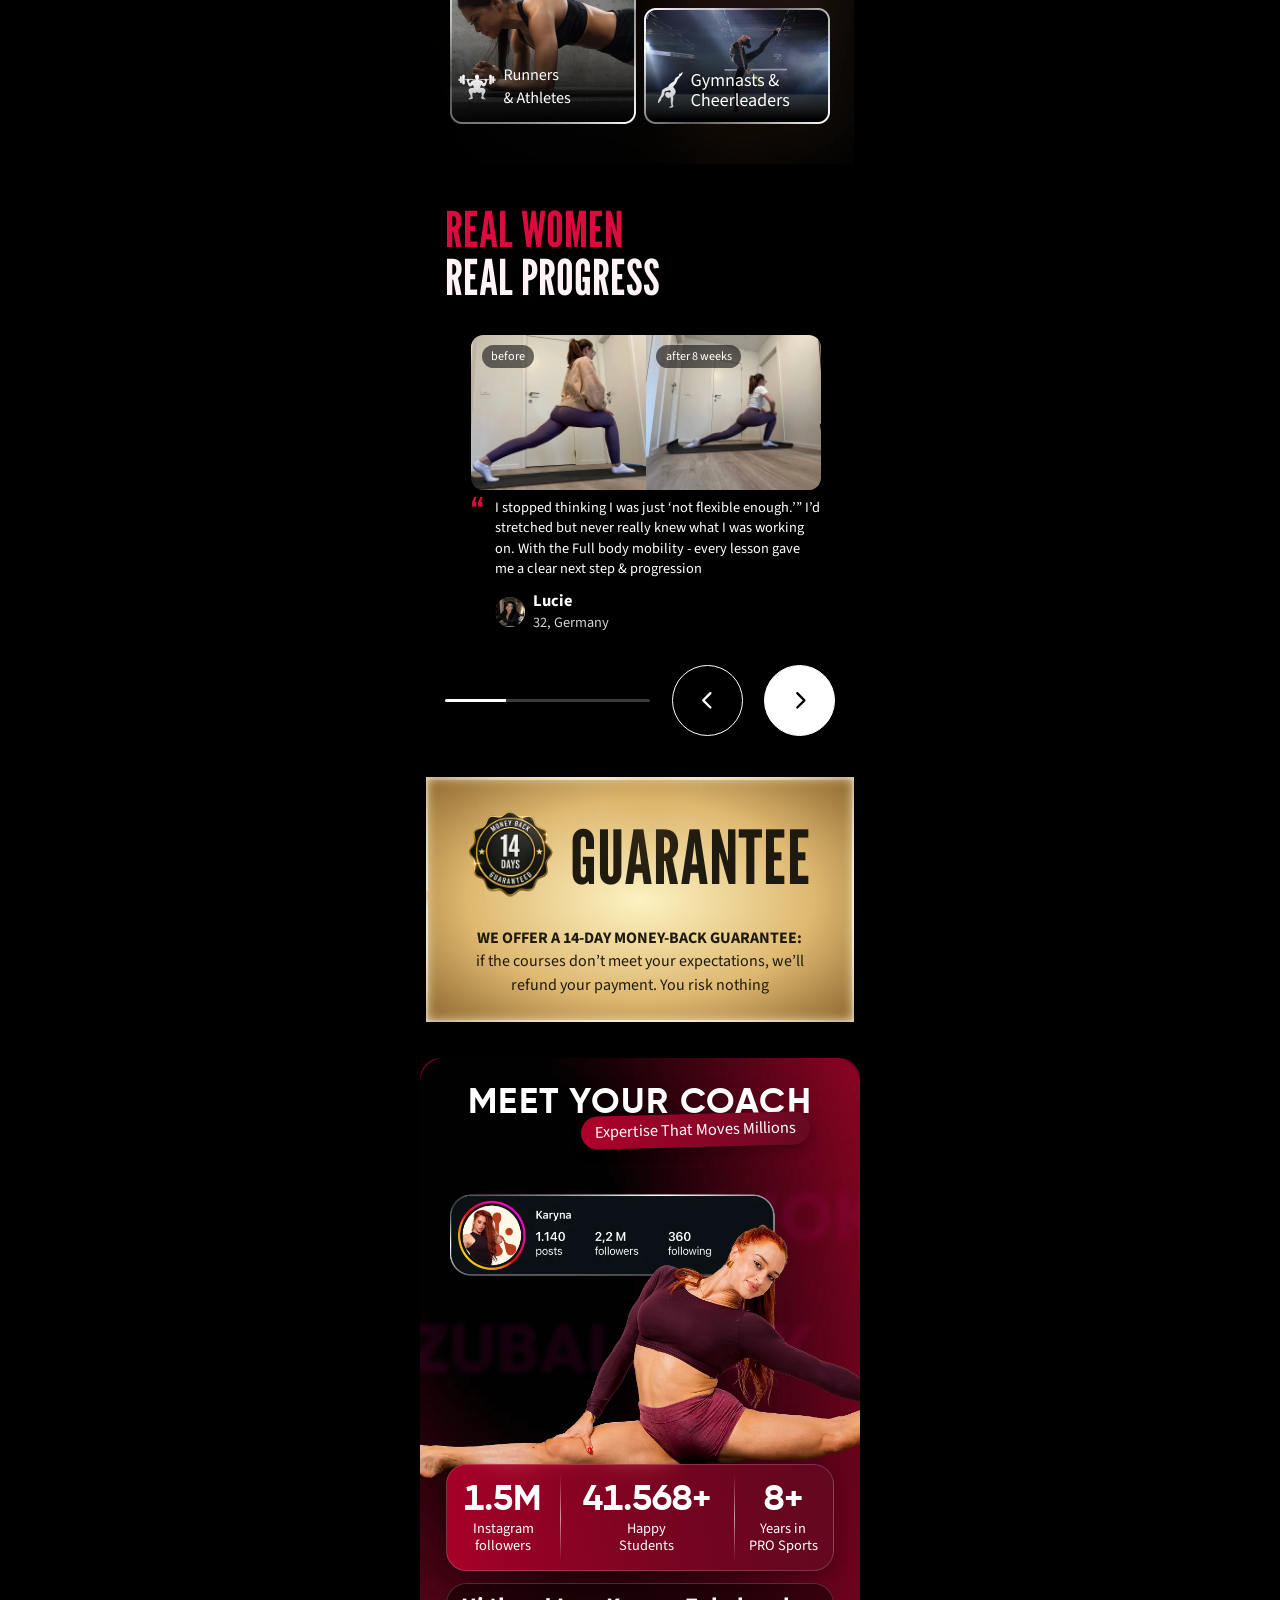
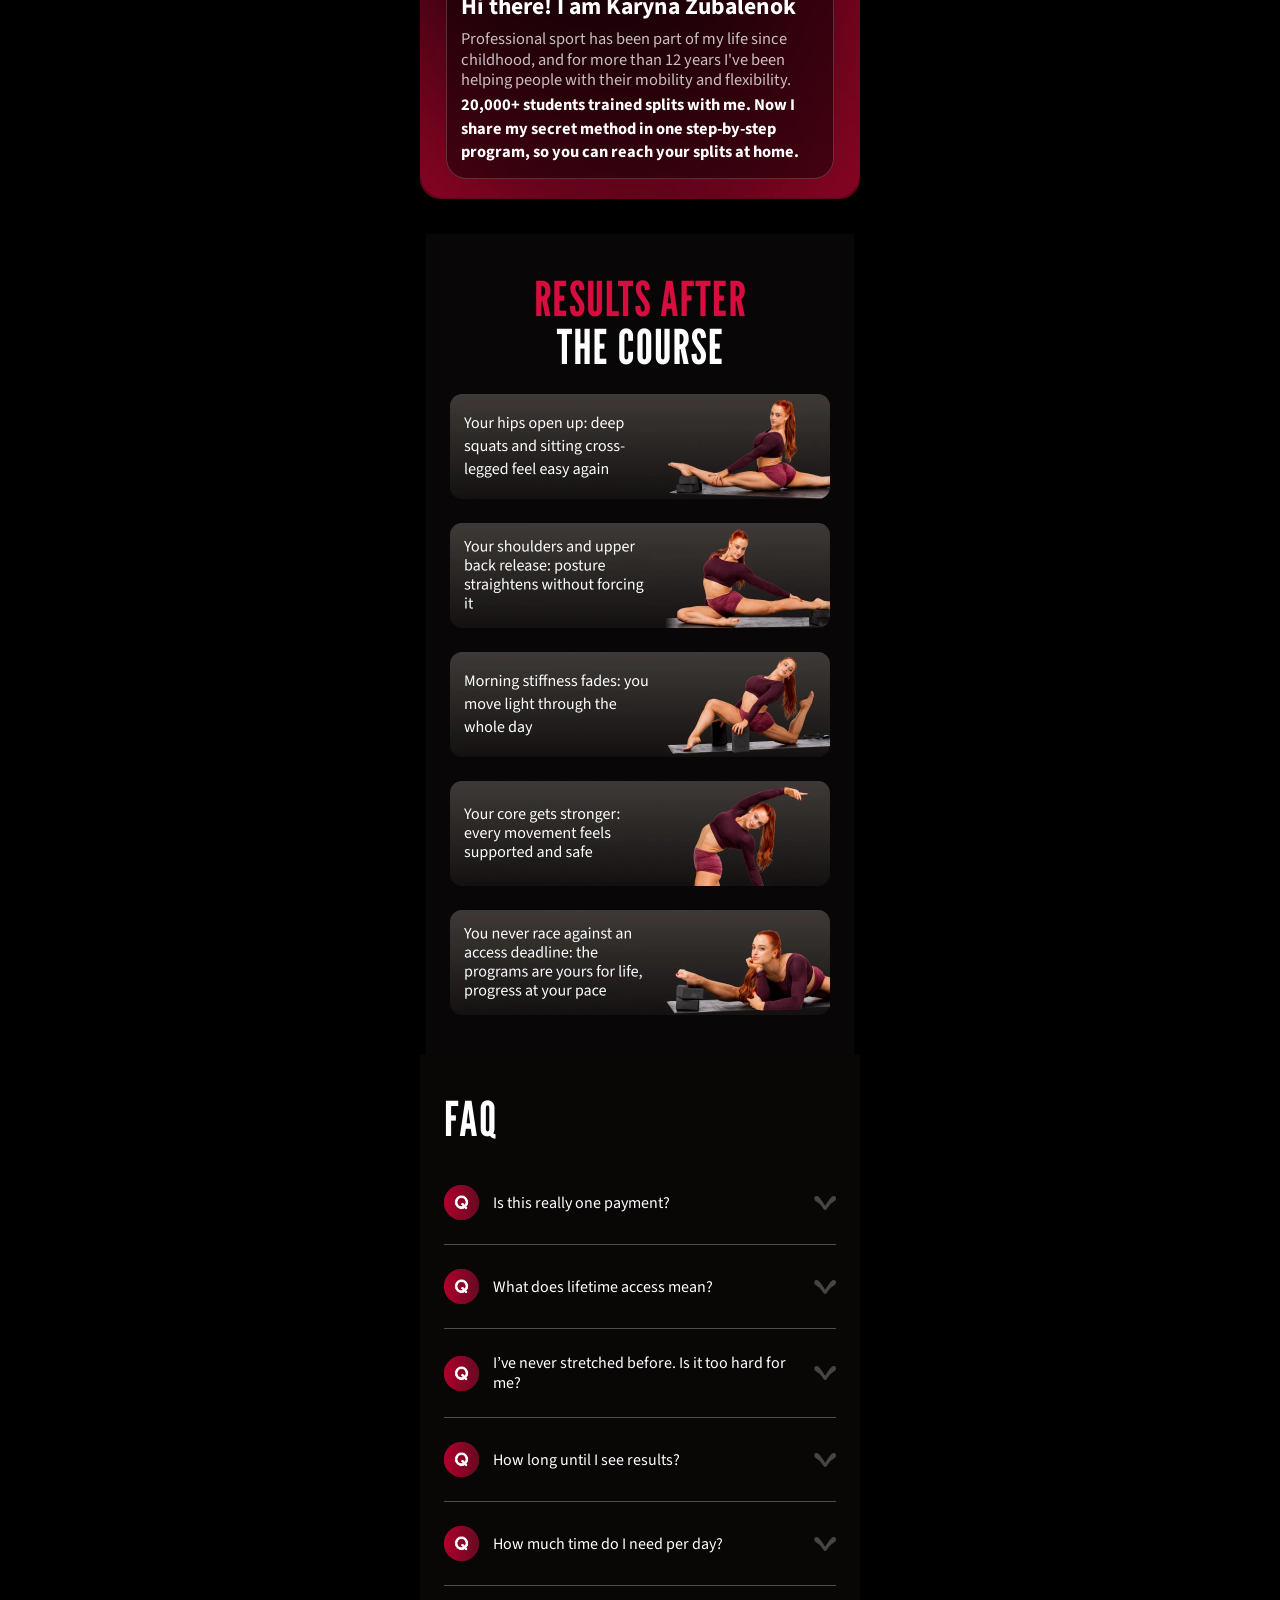
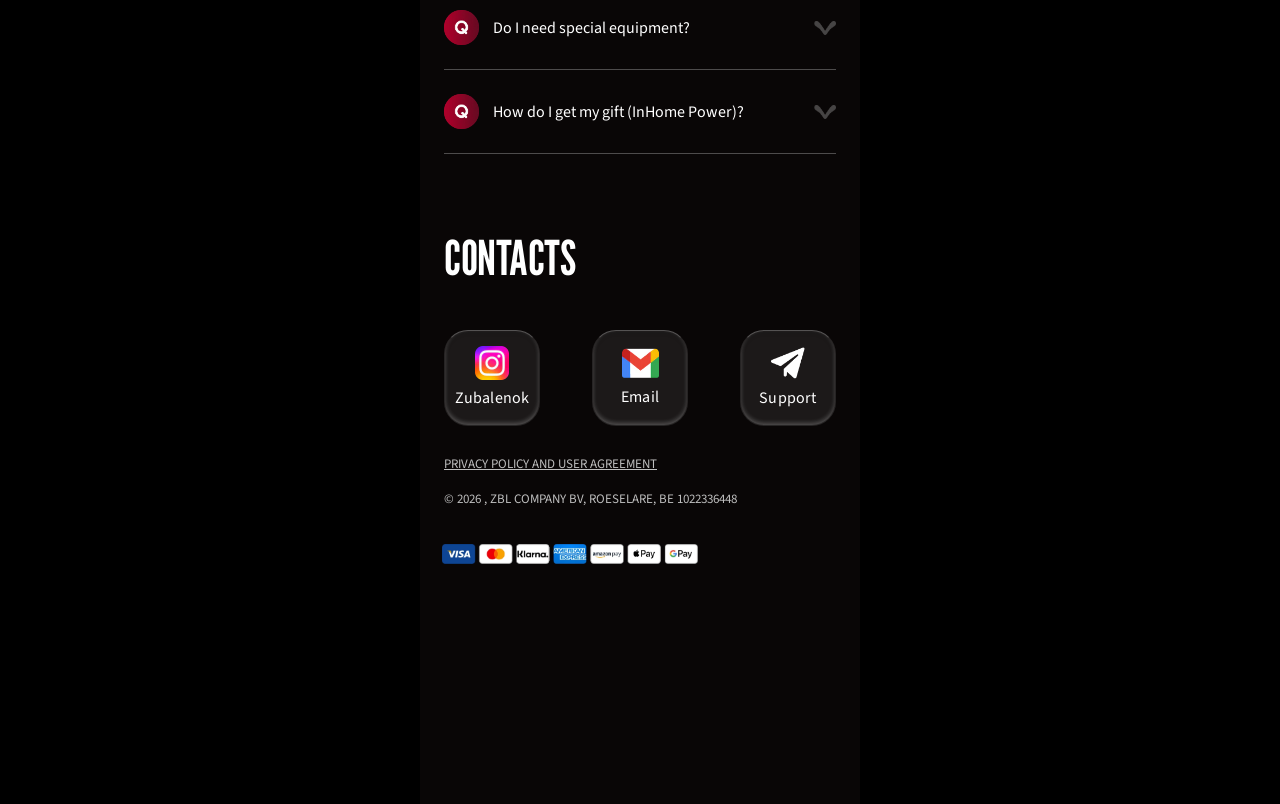
==== commit a73f0eec: "Trust overlay: raise above hero SVG so old line is hidden Co-Authored-By: Claude Haiku 5.5 <noreply@" ====
--- a/index.html
+++ b/index.html
@@ -391,8 +391,8 @@
 <path d="M257.164 655.028V646.838H254.392V645.844H261.112V646.838H258.34V655.028H257.164ZM262.011 655.028V648.224H262.963L263.061 649.456H263.103C263.327 649.026 263.607 648.686 263.943 648.434C264.279 648.182 264.643 648.056 265.035 648.056C265.185 648.056 265.315 648.065 265.427 648.084C265.539 648.102 265.651 648.14 265.763 648.196L265.511 649.176C265.409 649.148 265.311 649.129 265.217 649.12C265.133 649.101 265.021 649.092 264.881 649.092C264.592 649.092 264.289 649.208 263.971 649.442C263.663 649.675 263.393 650.081 263.159 650.66V655.028H262.011ZM268.853 655.196C268.134 655.196 267.607 654.972 267.271 654.524C266.944 654.066 266.781 653.404 266.781 652.536V648.224H267.929V652.382C267.929 653.016 268.027 653.478 268.223 653.768C268.428 654.048 268.755 654.188 269.203 654.188C269.548 654.188 269.856 654.099 270.127 653.922C270.407 653.735 270.71 653.446 271.037 653.054V648.224H272.185V655.028H271.233L271.135 653.964H271.093C270.785 654.337 270.449 654.636 270.085 654.86C269.73 655.084 269.319 655.196 268.853 655.196ZM276.258 655.196C275.763 655.196 275.292 655.112 274.844 654.944C274.405 654.766 274.032 654.524 273.724 654.216L274.256 653.544C274.555 653.786 274.863 653.973 275.18 654.104C275.507 654.234 275.88 654.3 276.3 654.3C276.748 654.3 277.084 654.197 277.308 653.992C277.532 653.777 277.644 653.525 277.644 653.236C277.644 653.002 277.565 652.811 277.406 652.662C277.257 652.503 277.065 652.372 276.832 652.27C276.608 652.158 276.365 652.055 276.104 651.962C275.768 651.84 275.446 651.7 275.138 651.542C274.83 651.374 274.578 651.168 274.382 650.926C274.195 650.674 274.102 650.361 274.102 649.988C274.102 649.437 274.307 648.98 274.718 648.616C275.138 648.242 275.717 648.056 276.454 648.056C276.874 648.056 277.266 648.13 277.63 648.28C277.994 648.42 278.307 648.602 278.568 648.826L278.036 649.484C277.793 649.316 277.546 649.185 277.294 649.092C277.042 648.998 276.762 648.952 276.454 648.952C276.025 648.952 275.707 649.05 275.502 649.246C275.306 649.442 275.208 649.67 275.208 649.932C275.208 650.137 275.269 650.31 275.39 650.45C275.511 650.58 275.679 650.697 275.894 650.8C276.118 650.902 276.37 651 276.65 651.094C277.005 651.224 277.341 651.374 277.658 651.542C277.985 651.7 278.246 651.91 278.442 652.172C278.647 652.424 278.75 652.755 278.75 653.166C278.75 653.539 278.652 653.88 278.456 654.188C278.269 654.486 277.989 654.729 277.616 654.916C277.252 655.102 276.799 655.196 276.258 655.196ZM282.214 655.154C281.495 655.154 280.991 654.944 280.702 654.524C280.412 654.104 280.268 653.558 280.268 652.886V649.162H279.26V648.294L280.324 648.224L280.464 646.04H281.43V648.224H283.278V649.162H281.43V652.9C281.43 653.31 281.504 653.632 281.654 653.866C281.812 654.099 282.088 654.216 282.48 654.216C282.601 654.216 282.727 654.206 282.858 654.188C282.988 654.16 283.119 654.113 283.25 654.048L283.502 654.86C283.324 654.944 283.124 655.014 282.9 655.07C282.676 655.126 282.447 655.154 282.214 655.154ZM287.369 655.196C286.762 655.196 286.207 655.056 285.703 654.776C285.208 654.486 284.816 654.08 284.527 653.558C284.238 653.026 284.093 652.382 284.093 651.626C284.093 650.888 284.242 650.254 284.541 649.722C284.84 649.19 285.222 648.779 285.689 648.49C286.156 648.2 286.65 648.056 287.173 648.056C287.752 648.056 288.242 648.191 288.643 648.462C289.054 648.723 289.362 649.092 289.567 649.568C289.772 650.044 289.875 650.604 289.875 651.248C289.875 651.369 289.87 651.486 289.861 651.598C289.861 651.71 289.847 651.822 289.819 651.934H284.919V651.024H288.839C288.839 650.37 288.694 649.871 288.405 649.526C288.125 649.171 287.719 648.994 287.187 648.994C286.879 648.994 286.576 649.082 286.277 649.26C285.978 649.428 285.731 649.703 285.535 650.086C285.348 650.468 285.255 650.977 285.255 651.612C285.255 652.19 285.353 652.676 285.549 653.068C285.754 653.46 286.03 653.758 286.375 653.964C286.72 654.16 287.098 654.258 287.509 654.258C287.836 654.258 288.139 654.211 288.419 654.118C288.708 654.024 288.97 653.898 289.203 653.74L289.623 654.496C289.324 654.701 288.988 654.869 288.615 655C288.251 655.13 287.836 655.196 287.369 655.196ZM293.88 655.196C293.022 655.196 292.336 654.888 291.822 654.272C291.318 653.646 291.066 652.769 291.066 651.64C291.066 650.902 291.202 650.268 291.472 649.736C291.752 649.194 292.116 648.779 292.564 648.49C293.012 648.2 293.498 648.056 294.02 648.056C294.422 648.056 294.762 648.126 295.042 648.266C295.332 648.396 295.626 648.588 295.924 648.84L295.868 647.678V645.06H297.03V655.028H296.078L295.98 654.23H295.938C295.677 654.491 295.369 654.72 295.014 654.916C294.66 655.102 294.282 655.196 293.88 655.196ZM294.132 654.23C294.45 654.23 294.748 654.15 295.028 653.992C295.308 653.833 295.588 653.6 295.868 653.292V649.736C295.588 649.474 295.313 649.292 295.042 649.19C294.772 649.078 294.496 649.022 294.216 649.022C293.852 649.022 293.521 649.134 293.222 649.358C292.933 649.572 292.7 649.876 292.522 650.268C292.345 650.65 292.256 651.103 292.256 651.626C292.256 652.438 292.42 653.077 292.746 653.544C293.073 654.001 293.535 654.23 294.132 654.23ZM305.135 655.196C304.817 655.196 304.491 655.121 304.155 654.972C303.819 654.813 303.497 654.598 303.189 654.328H303.147L303.049 655.028H302.125V645.06H303.273V647.776L303.245 649.008C303.553 648.737 303.889 648.513 304.253 648.336C304.626 648.149 304.999 648.056 305.373 648.056C305.961 648.056 306.455 648.2 306.857 648.49C307.258 648.77 307.561 649.171 307.767 649.694C307.972 650.207 308.075 650.814 308.075 651.514C308.075 652.288 307.935 652.951 307.655 653.502C307.384 654.052 307.025 654.472 306.577 654.762C306.129 655.051 305.648 655.196 305.135 655.196ZM304.939 654.23C305.312 654.23 305.643 654.122 305.933 653.908C306.231 653.693 306.465 653.385 306.633 652.984C306.801 652.573 306.885 652.088 306.885 651.528C306.885 651.033 306.824 650.599 306.703 650.226C306.581 649.843 306.39 649.549 306.129 649.344C305.867 649.129 305.522 649.022 305.093 649.022C304.813 649.022 304.519 649.101 304.211 649.26C303.912 649.409 303.599 649.638 303.273 649.946V653.516C303.571 653.777 303.865 653.964 304.155 654.076C304.453 654.178 304.715 654.23 304.939 654.23ZM309.92 657.954C309.771 657.954 309.626 657.94 309.486 657.912C309.355 657.884 309.234 657.851 309.122 657.814L309.374 656.918C309.458 656.946 309.542 656.964 309.626 656.974C309.71 656.992 309.789 657.002 309.864 657.002C310.256 657.002 310.573 656.862 310.816 656.582C311.068 656.311 311.264 655.966 311.404 655.546L311.558 655.042L308.828 648.224H310.018L311.404 651.99C311.516 652.279 311.628 652.592 311.74 652.928C311.852 653.264 311.959 653.59 312.062 653.908H312.118C312.221 653.59 312.319 653.268 312.412 652.942C312.515 652.606 312.608 652.288 312.692 651.99L313.91 648.224H315.03L312.468 655.588C312.309 656.036 312.118 656.437 311.894 656.792C311.67 657.156 311.399 657.44 311.082 657.646C310.765 657.851 310.377 657.954 309.92 657.954ZM318.516 655.028V653.754C319.263 653.091 319.925 652.47 320.504 651.892C321.092 651.313 321.549 650.776 321.876 650.282C322.212 649.787 322.38 649.334 322.38 648.924C322.38 648.485 322.268 648.154 322.044 647.93C321.82 647.696 321.512 647.58 321.12 647.58C320.803 647.58 320.513 647.673 320.252 647.86C320 648.037 319.762 648.247 319.538 648.49L318.46 647.426C318.889 646.94 319.328 646.576 319.776 646.334C320.233 646.091 320.775 645.97 321.4 645.97C321.979 645.97 322.487 646.086 322.926 646.32C323.374 646.553 323.719 646.88 323.962 647.3C324.214 647.72 324.34 648.214 324.34 648.784C324.34 649.316 324.195 649.838 323.906 650.352C323.626 650.856 323.253 651.36 322.786 651.864C322.319 652.368 321.825 652.881 321.302 653.404C321.526 653.376 321.778 653.352 322.058 653.334C322.338 653.306 322.581 653.292 322.786 653.292H324.774V655.028H318.516ZM329.511 655.028V649.89C329.511 649.61 329.52 649.278 329.539 648.896C329.567 648.513 329.585 648.182 329.595 647.902H329.539C329.427 648.144 329.31 648.392 329.189 648.644C329.067 648.886 328.941 649.138 328.811 649.4L327.635 651.332H332.451V652.9H325.661V651.486L328.909 646.138H331.429V655.028H329.511ZM336.249 655.196C335.764 655.196 335.325 655.14 334.933 655.028C334.55 654.916 334.21 654.766 333.911 654.58C333.612 654.393 333.346 654.183 333.113 653.95L334.037 652.648C334.308 652.89 334.602 653.1 334.919 653.278C335.236 653.446 335.582 653.53 335.955 653.53C336.254 653.53 336.515 653.478 336.739 653.376C336.963 653.264 337.136 653.105 337.257 652.9C337.388 652.694 337.453 652.442 337.453 652.144C337.453 651.696 337.322 651.355 337.061 651.122C336.8 650.888 336.464 650.772 336.053 650.772C335.801 650.772 335.586 650.804 335.409 650.87C335.232 650.935 335.008 651.052 334.737 651.22L333.813 650.632L334.065 646.138H339.105V647.874H335.843L335.689 649.54C335.866 649.465 336.03 649.414 336.179 649.386C336.328 649.348 336.496 649.33 336.683 649.33C337.196 649.33 337.668 649.428 338.097 649.624C338.526 649.82 338.867 650.123 339.119 650.534C339.38 650.944 339.511 651.462 339.511 652.088C339.511 652.75 339.357 653.315 339.049 653.782C338.75 654.239 338.354 654.589 337.859 654.832C337.364 655.074 336.828 655.196 336.249 655.196ZM341.168 655.028V653.362H343.1V648.224H341.434V646.95C341.919 646.856 342.329 646.744 342.665 646.614C343.011 646.483 343.338 646.324 343.646 646.138H345.158V653.362H346.824V655.028H341.168ZM351.535 655.028V645.06H352.683V647.776L352.641 649.176C352.967 648.868 353.308 648.606 353.663 648.392C354.027 648.168 354.442 648.056 354.909 648.056C355.627 648.056 356.15 648.284 356.477 648.742C356.813 649.19 356.981 649.848 356.981 650.716V655.028H355.833V650.87C355.833 650.226 355.73 649.764 355.525 649.484C355.329 649.194 355.002 649.05 354.545 649.05C354.199 649.05 353.887 649.138 353.607 649.316C353.336 649.493 353.028 649.754 352.683 650.1V655.028H351.535ZM360.718 655.196C360.345 655.196 360.004 655.121 359.696 654.972C359.397 654.813 359.159 654.594 358.982 654.314C358.805 654.024 358.716 653.674 358.716 653.264C358.716 652.498 359.052 651.92 359.724 651.528C360.396 651.136 361.46 650.86 362.916 650.702C362.907 650.422 362.86 650.151 362.776 649.89C362.701 649.628 362.561 649.418 362.356 649.26C362.151 649.101 361.866 649.022 361.502 649.022C361.11 649.022 360.741 649.096 360.396 649.246C360.051 649.386 359.743 649.544 359.472 649.722L359.024 648.938C359.229 648.798 359.472 648.662 359.752 648.532C360.032 648.392 360.335 648.28 360.662 648.196C360.989 648.102 361.334 648.056 361.698 648.056C362.249 648.056 362.697 648.172 363.042 648.406C363.397 648.63 363.653 648.952 363.812 649.372C363.98 649.792 364.064 650.286 364.064 650.856V655.028H363.112L363.014 654.216H362.972C362.645 654.486 362.295 654.72 361.922 654.916C361.549 655.102 361.147 655.196 360.718 655.196ZM361.04 654.244C361.376 654.244 361.689 654.169 361.978 654.02C362.277 653.87 362.589 653.651 362.916 653.362V651.528C362.151 651.621 361.544 651.742 361.096 651.892C360.657 652.032 360.34 652.209 360.144 652.424C359.948 652.638 359.85 652.895 359.85 653.194C359.85 653.567 359.967 653.838 360.2 654.006C360.433 654.164 360.713 654.244 361.04 654.244ZM366.205 657.898V648.224H367.157L367.255 649.008H367.297C367.605 648.746 367.945 648.522 368.319 648.336C368.692 648.149 369.075 648.056 369.467 648.056C370.045 648.056 370.535 648.2 370.937 648.49C371.338 648.77 371.641 649.171 371.847 649.694C372.052 650.207 372.155 650.818 372.155 651.528C372.155 652.293 372.015 652.951 371.735 653.502C371.464 654.052 371.105 654.472 370.657 654.762C370.209 655.051 369.728 655.196 369.215 655.196C368.907 655.196 368.594 655.126 368.277 654.986C367.959 654.846 367.642 654.654 367.325 654.412L367.353 655.602V657.898H366.205ZM369.019 654.23C369.392 654.23 369.723 654.122 370.013 653.908C370.311 653.693 370.545 653.385 370.713 652.984C370.881 652.573 370.965 652.088 370.965 651.528C370.965 651.033 370.904 650.599 370.783 650.226C370.661 649.843 370.47 649.549 370.209 649.344C369.947 649.129 369.602 649.022 369.173 649.022C368.893 649.022 368.603 649.101 368.305 649.26C368.006 649.409 367.689 649.638 367.353 649.946V653.516C367.67 653.777 367.969 653.964 368.249 654.076C368.538 654.178 368.795 654.23 369.019 654.23ZM373.97 657.898V648.224H374.922L375.02 649.008H375.062C375.37 648.746 375.711 648.522 376.084 648.336C376.458 648.149 376.84 648.056 377.232 648.056C377.811 648.056 378.301 648.2 378.702 648.49C379.104 648.77 379.407 649.171 379.612 649.694C379.818 650.207 379.92 650.818 379.92 651.528C379.92 652.293 379.78 652.951 379.5 653.502C379.23 654.052 378.87 654.472 378.422 654.762C377.974 655.051 377.494 655.196 376.98 655.196C376.672 655.196 376.36 655.126 376.042 654.986C375.725 654.846 375.408 654.654 375.09 654.412L375.118 655.602V657.898H373.97ZM376.784 654.23C377.158 654.23 377.489 654.122 377.778 653.908C378.077 653.693 378.31 653.385 378.478 652.984C378.646 652.573 378.73 652.088 378.73 651.528C378.73 651.033 378.67 650.599 378.548 650.226C378.427 649.843 378.236 649.549 377.974 649.344C377.713 649.129 377.368 649.022 376.938 649.022C376.658 649.022 376.369 649.101 376.07 649.26C375.772 649.409 375.454 649.638 375.118 649.946V653.516C375.436 653.777 375.734 653.964 376.014 654.076C376.304 654.178 376.56 654.23 376.784 654.23ZM381.793 657.954C381.644 657.954 381.499 657.94 381.359 657.912C381.229 657.884 381.107 657.851 380.995 657.814L381.247 656.918C381.331 656.946 381.415 656.964 381.499 656.974C381.583 656.992 381.663 657.002 381.737 657.002C382.129 657.002 382.447 656.862 382.689 656.582C382.941 656.311 383.137 655.966 383.277 655.546L383.431 655.042L380.701 648.224H381.891L383.277 651.99C383.389 652.279 383.501 652.592 383.613 652.928C383.725 653.264 383.833 653.59 383.935 653.908H383.991C384.094 653.59 384.192 653.268 384.285 652.942C384.388 652.606 384.481 652.288 384.565 651.99L385.783 648.224H386.903L384.341 655.588C384.183 656.036 383.991 656.437 383.767 656.792C383.543 657.156 383.273 657.44 382.955 657.646C382.638 657.851 382.251 657.954 381.793 657.954ZM392.097 655.028L390.207 648.224H391.411L392.405 652.158C392.48 652.466 392.55 652.774 392.615 653.082C392.68 653.39 392.741 653.726 392.797 654.09H392.853C392.928 653.726 392.998 653.39 393.063 653.082C393.138 652.774 393.212 652.466 393.287 652.158L394.295 648.224H395.555L396.577 652.158C396.661 652.466 396.736 652.774 396.801 653.082C396.876 653.39 396.95 653.726 397.025 654.09H397.081C397.156 653.726 397.226 653.39 397.291 653.082C397.356 652.774 397.422 652.466 397.487 652.158L398.481 648.224H399.601L397.767 655.028H396.269L395.359 651.388C395.284 651.07 395.21 650.758 395.135 650.45C395.07 650.132 395 649.773 394.925 649.372H394.869C394.804 649.773 394.734 650.132 394.659 650.45C394.594 650.767 394.519 651.08 394.435 651.388L393.525 655.028H392.097ZM403.673 655.196C403.122 655.196 402.604 655.056 402.119 654.776C401.643 654.496 401.256 654.09 400.957 653.558C400.668 653.026 400.523 652.386 400.523 651.64C400.523 650.874 400.668 650.226 400.957 649.694C401.256 649.162 401.643 648.756 402.119 648.476C402.604 648.196 403.122 648.056 403.673 648.056C404.233 648.056 404.751 648.196 405.227 648.476C405.703 648.756 406.086 649.162 406.375 649.694C406.674 650.226 406.823 650.874 406.823 651.64C406.823 652.386 406.674 653.026 406.375 653.558C406.086 654.09 405.703 654.496 405.227 654.776C404.751 655.056 404.233 655.196 403.673 655.196ZM403.673 654.244C404.065 654.244 404.41 654.136 404.709 653.922C405.008 653.698 405.236 653.39 405.395 652.998C405.554 652.606 405.633 652.153 405.633 651.64C405.633 651.117 405.554 650.66 405.395 650.268C405.236 649.866 405.008 649.558 404.709 649.344C404.41 649.12 404.065 649.008 403.673 649.008C403.281 649.008 402.936 649.12 402.637 649.344C402.348 649.558 402.119 649.866 401.951 650.268C401.792 650.66 401.713 651.117 401.713 651.64C401.713 652.153 401.792 652.606 401.951 652.998C402.119 653.39 402.348 653.698 402.637 653.922C402.936 654.136 403.281 654.244 403.673 654.244ZM408.615 655.028V648.224H409.567L409.665 649.204H409.707C410.005 648.886 410.327 648.616 410.673 648.392C411.027 648.168 411.41 648.056 411.821 648.056C412.343 648.056 412.749 648.172 413.039 648.406C413.337 648.639 413.557 648.956 413.697 649.358C414.051 648.966 414.411 648.653 414.775 648.42C415.139 648.177 415.526 648.056 415.937 648.056C416.646 648.056 417.169 648.284 417.505 648.742C417.841 649.19 418.009 649.848 418.009 650.716V655.028H416.861V650.87C416.861 650.226 416.758 649.764 416.553 649.484C416.347 649.194 416.03 649.05 415.601 649.05C415.33 649.05 415.055 649.138 414.775 649.316C414.504 649.484 414.21 649.745 413.893 650.1V655.028H412.745V650.87C412.745 650.226 412.642 649.764 412.437 649.484C412.231 649.194 411.909 649.05 411.471 649.05C410.957 649.05 410.388 649.4 409.763 650.1V655.028H408.615ZM422.98 655.196C422.374 655.196 421.818 655.056 421.314 654.776C420.82 654.486 420.428 654.08 420.138 653.558C419.849 653.026 419.704 652.382 419.704 651.626C419.704 650.888 419.854 650.254 420.152 649.722C420.451 649.19 420.834 648.779 421.3 648.49C421.767 648.2 422.262 648.056 422.784 648.056C423.363 648.056 423.853 648.191 424.254 648.462C424.665 648.723 424.973 649.092 425.178 649.568C425.384 650.044 425.486 650.604 425.486 651.248C425.486 651.369 425.482 651.486 425.472 651.598C425.472 651.71 425.458 651.822 425.43 651.934H420.53V651.024H424.45C424.45 650.37 424.306 649.871 424.016 649.526C423.736 649.171 423.33 648.994 422.798 648.994C422.49 648.994 422.187 649.082 421.888 649.26C421.59 649.428 421.342 649.703 421.146 650.086C420.96 650.468 420.866 650.977 420.866 651.612C420.866 652.19 420.964 652.676 421.16 653.068C421.366 653.46 421.641 653.758 421.986 653.964C422.332 654.16 422.71 654.258 423.12 654.258C423.447 654.258 423.75 654.211 424.03 654.118C424.32 654.024 424.581 653.898 424.814 653.74L425.234 654.496C424.936 654.701 424.6 654.869 424.226 655C423.862 655.13 423.447 655.196 422.98 655.196ZM427.168 655.028V648.224H428.12L428.218 649.204H428.26C428.586 648.877 428.932 648.606 429.296 648.392C429.66 648.168 430.075 648.056 430.542 648.056C431.26 648.056 431.783 648.284 432.11 648.742C432.446 649.19 432.614 649.848 432.614 650.716V655.028H431.466V650.87C431.466 650.226 431.363 649.764 431.158 649.484C430.962 649.194 430.635 649.05 430.178 649.05C429.832 649.05 429.52 649.138 429.24 649.316C428.969 649.493 428.661 649.754 428.316 650.1V655.028H427.168Z" fill="white" />
 </g>
 </svg>
-    <div class="s1-trust-fix" aria-hidden="true" style="position:absolute;left:calc(218 * var(--u));top:calc(640 * var(--u));width:calc(192 * var(--u));height:calc(24 * var(--u));background:#1F1715;z-index:2"></div>
-    <p class="s1-trust-fix" style="position:absolute;left:calc(200 * var(--u));top:calc(644 * var(--u));width:calc(202 * var(--u));margin:0;text-align:right;color:#FFFFFF;font-family:'Source Sans 3',sans-serif;font-size:calc(14 * var(--u));line-height:calc(18 * var(--u));z-index:3;white-space:nowrap">Trusted by <b style="font-weight:700">60 000+</b> happy women</p>
+    <div class="s1-trust-fix" aria-hidden="true" style="position:absolute;left:calc(218 * var(--u));top:calc(640 * var(--u));width:calc(192 * var(--u));height:calc(24 * var(--u));background:#1F1715;z-index:10"></div>
+    <p class="s1-trust-fix" style="position:absolute;left:calc(200 * var(--u));top:calc(644 * var(--u));width:calc(202 * var(--u));margin:0;text-align:right;color:#FFFFFF;font-family:'Source Sans 3',sans-serif;font-size:calc(14 * var(--u));line-height:calc(18 * var(--u));z-index:11;white-space:nowrap">Trusted by <b style="font-weight:700">60 000+</b> happy women</p>
     <a class="s1-price-link" href="https://zubalenok.online/shop/item/13297" data-pay="v1" aria-label="Get lifetime access, one time payment"></a>
 
     <div class="s1-bottom">
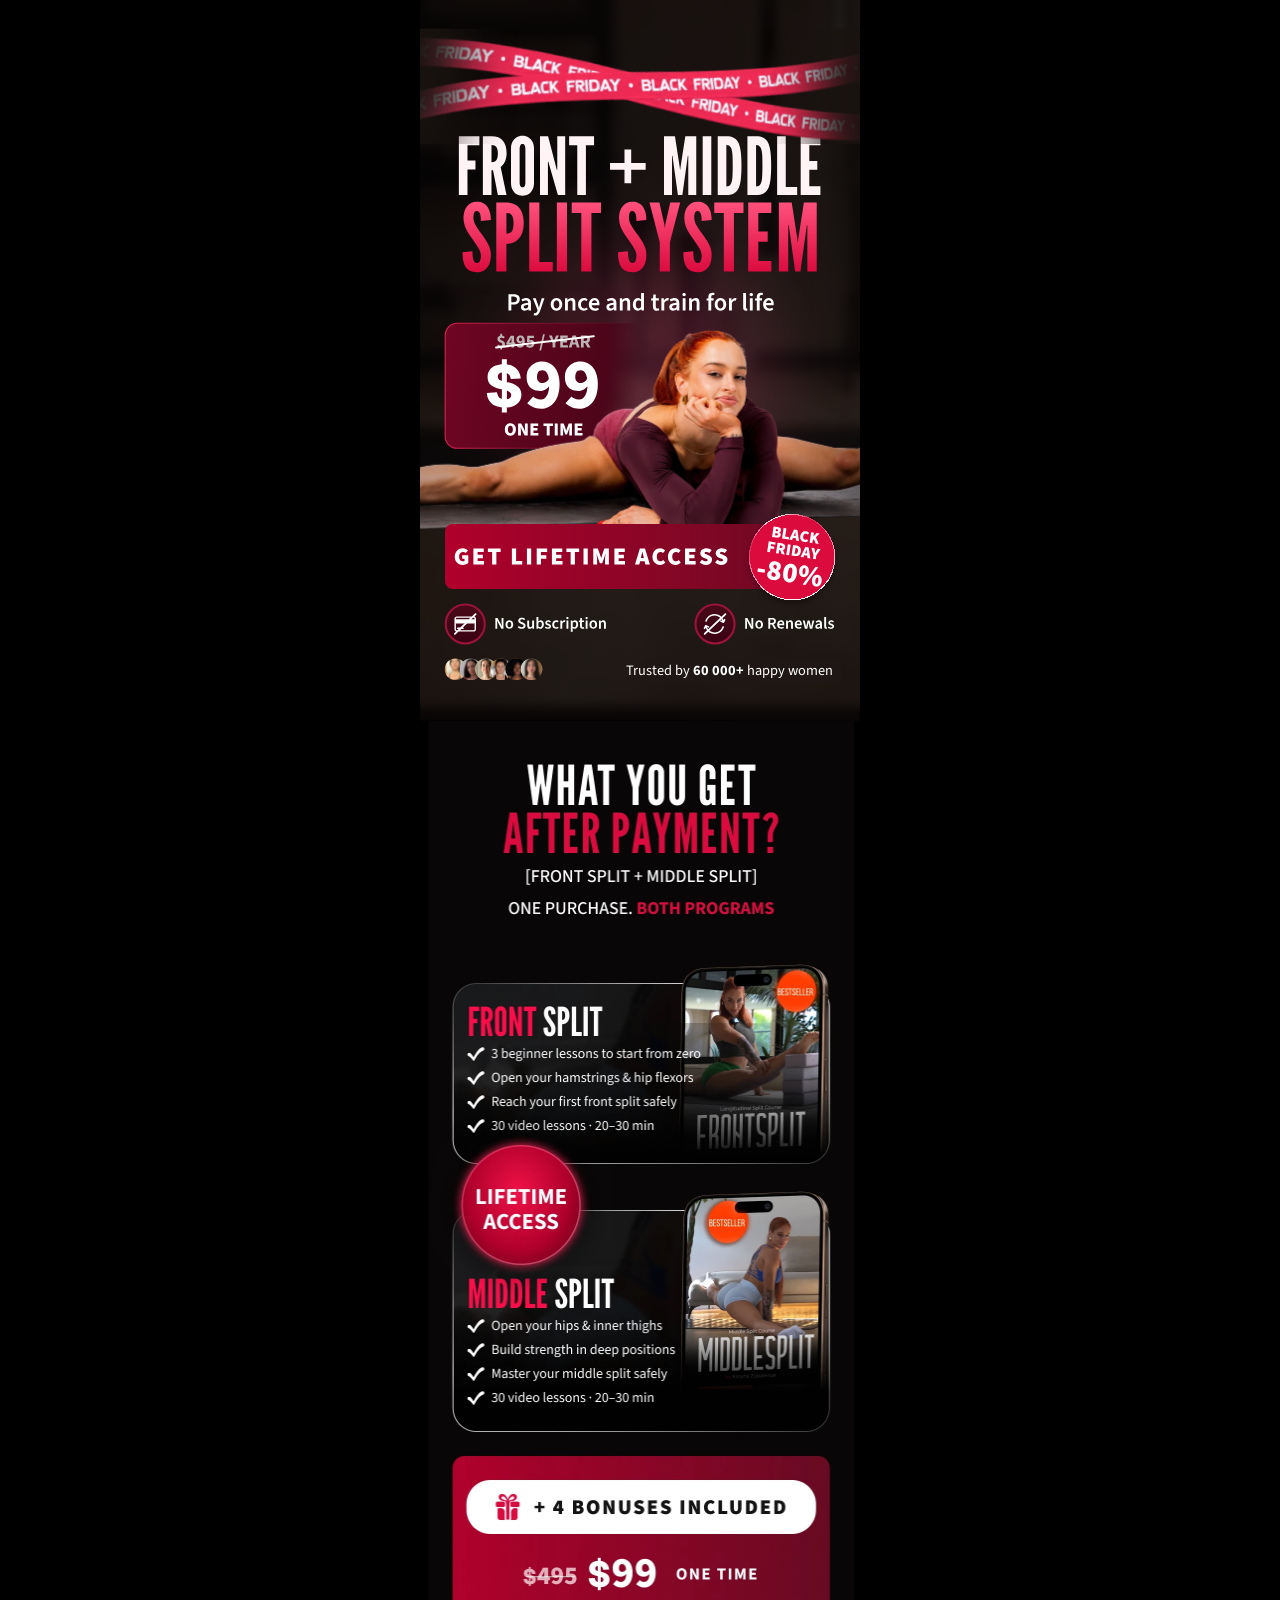
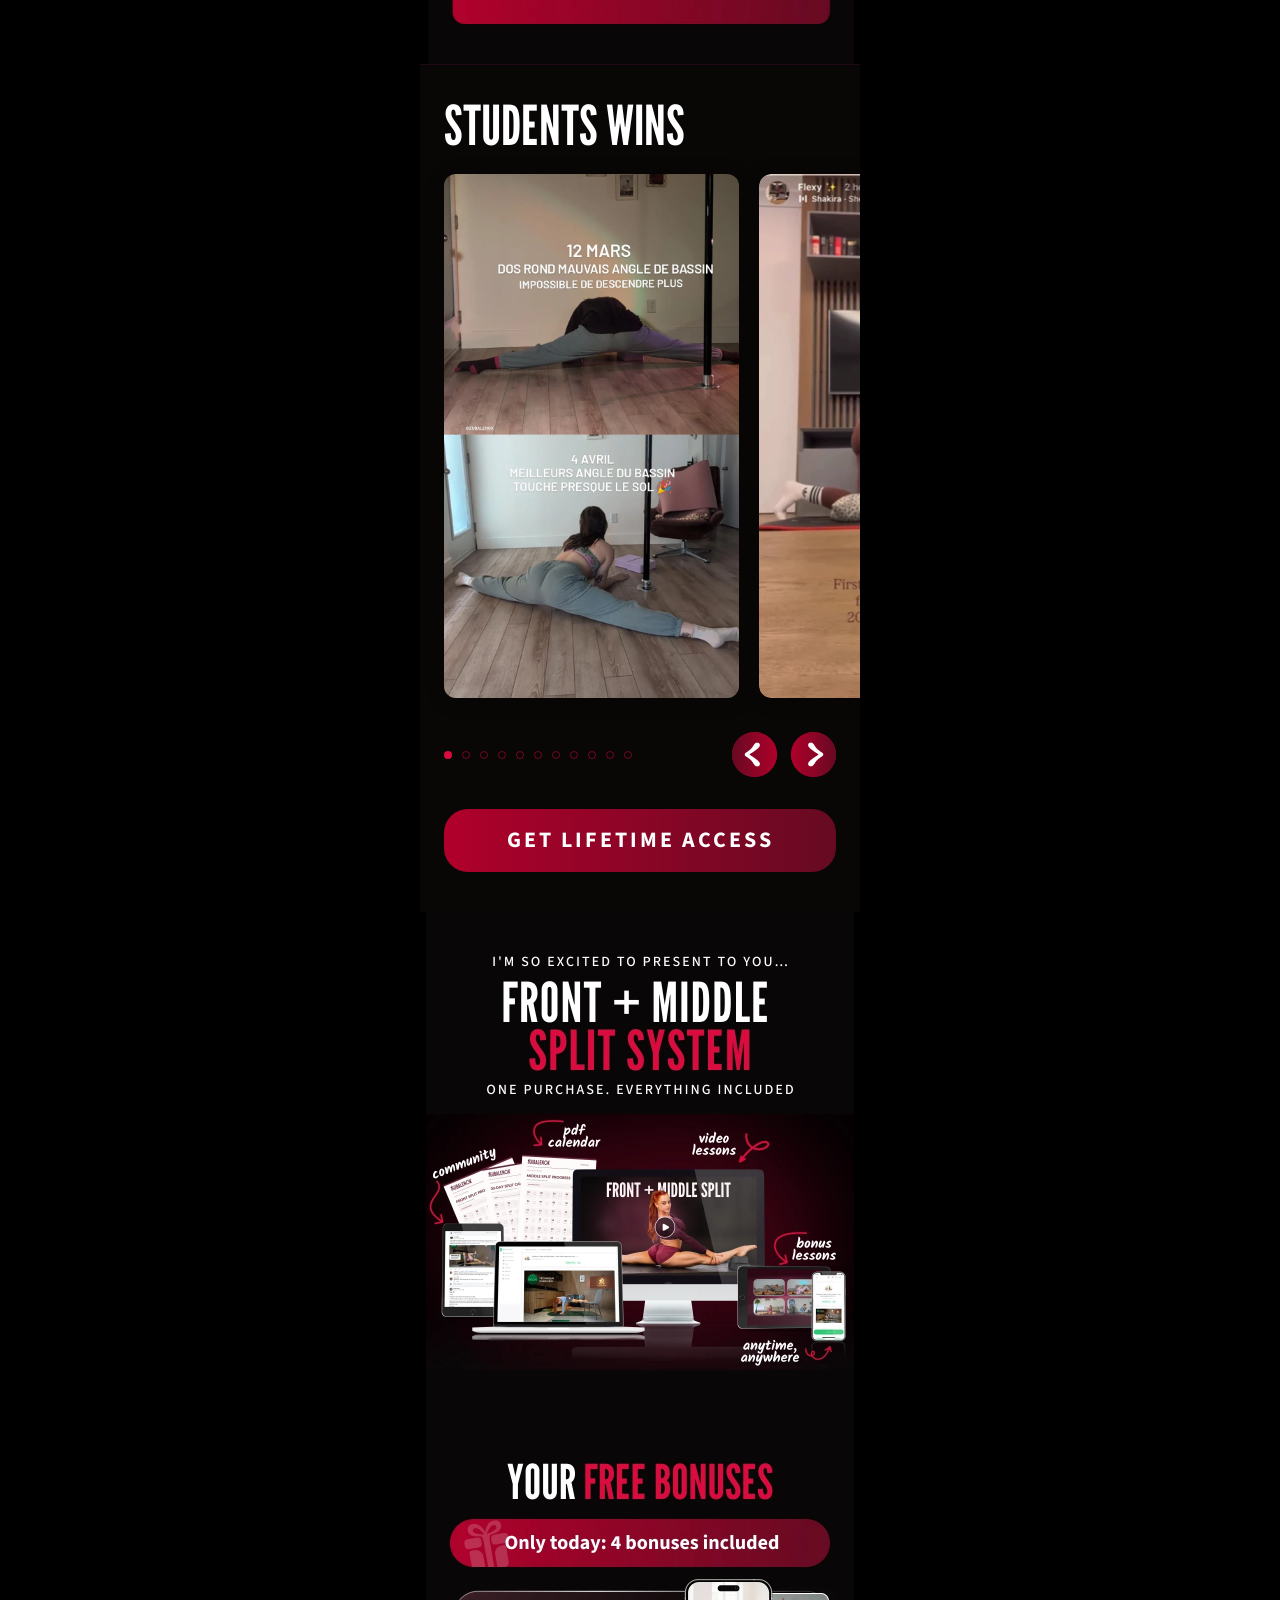
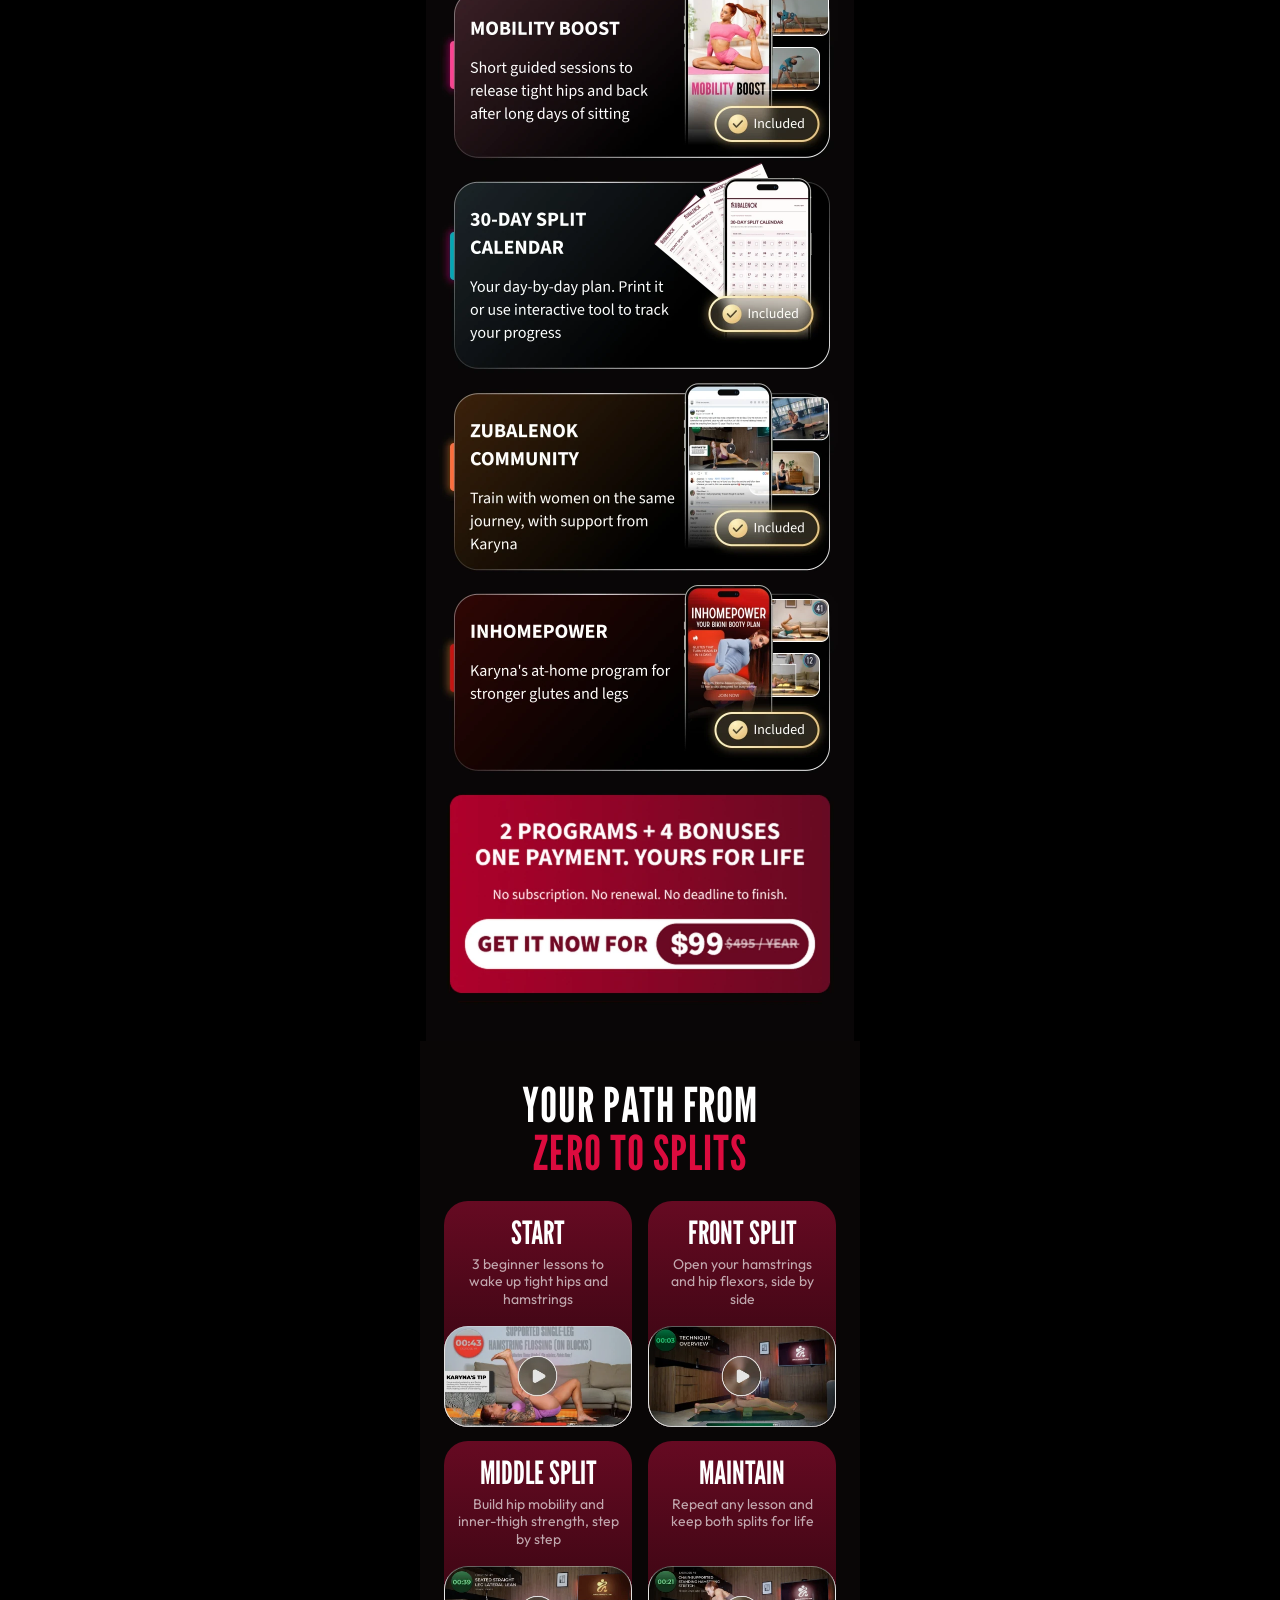
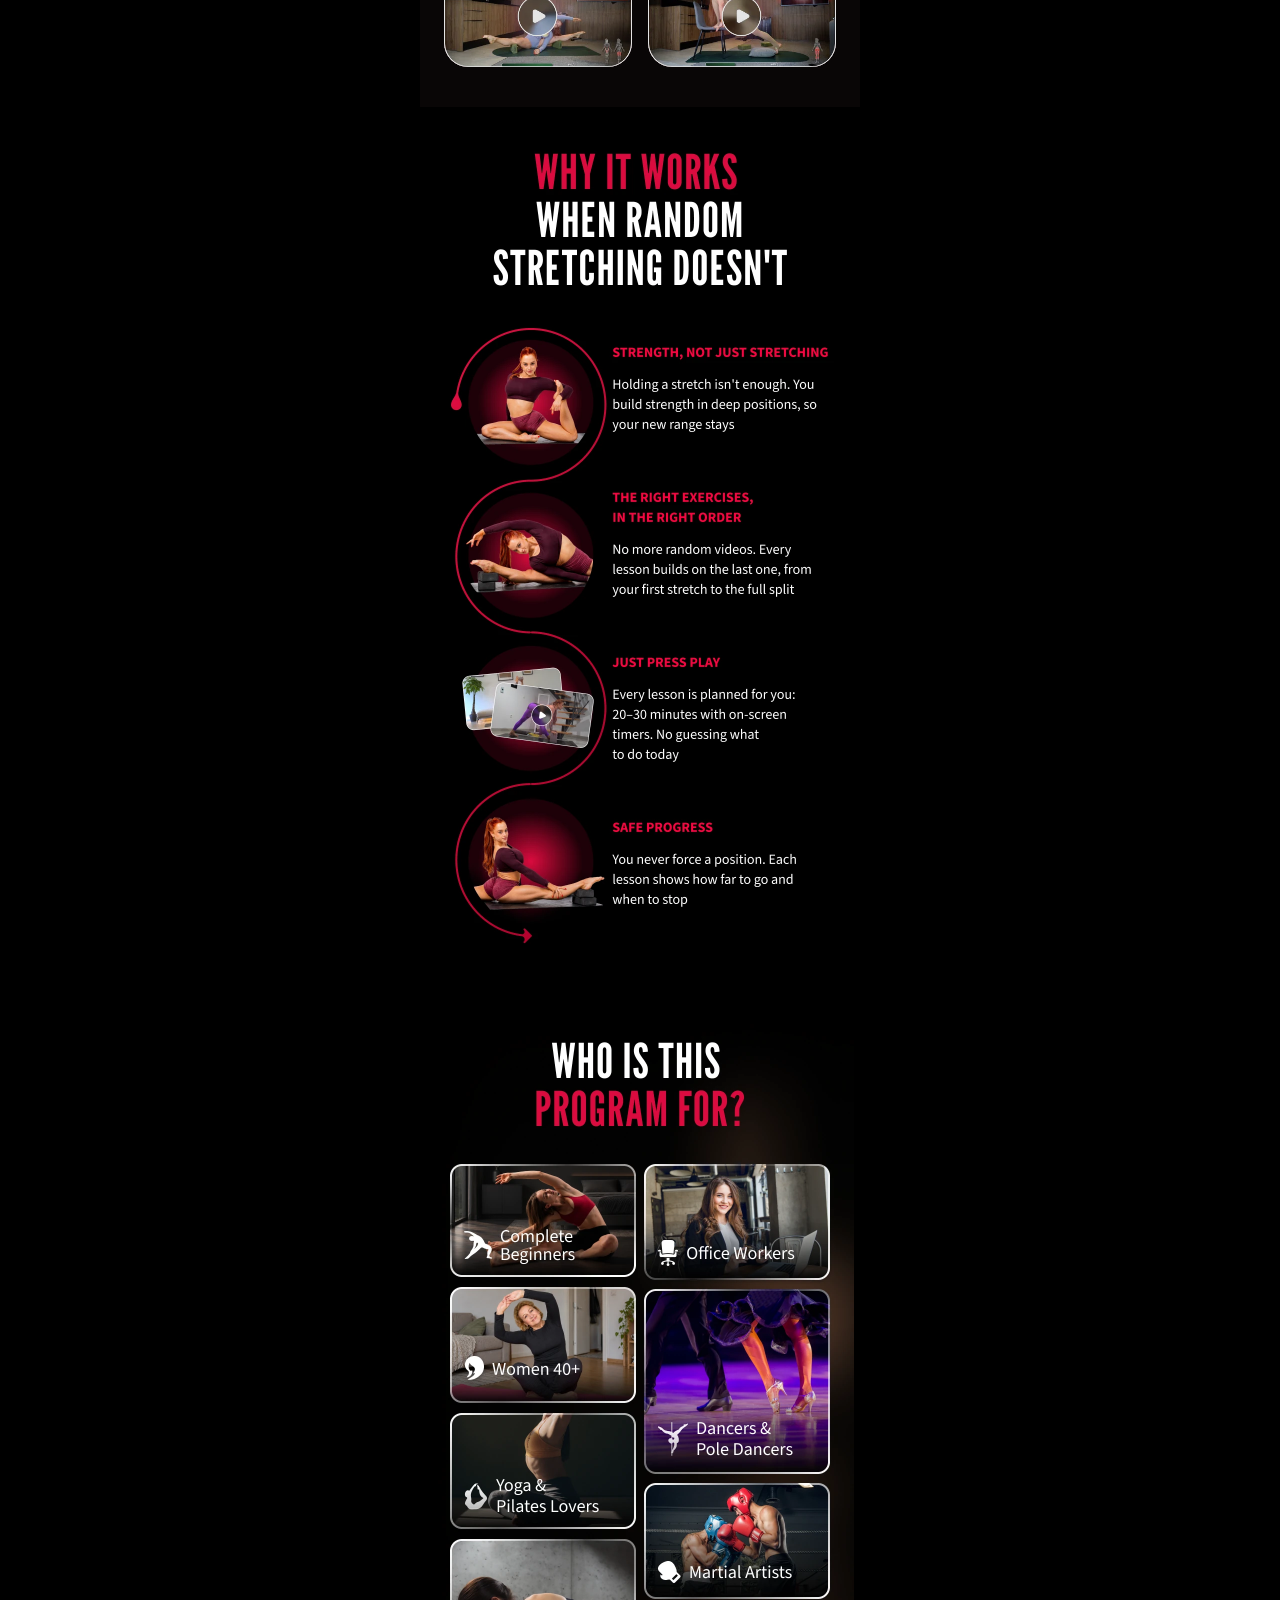
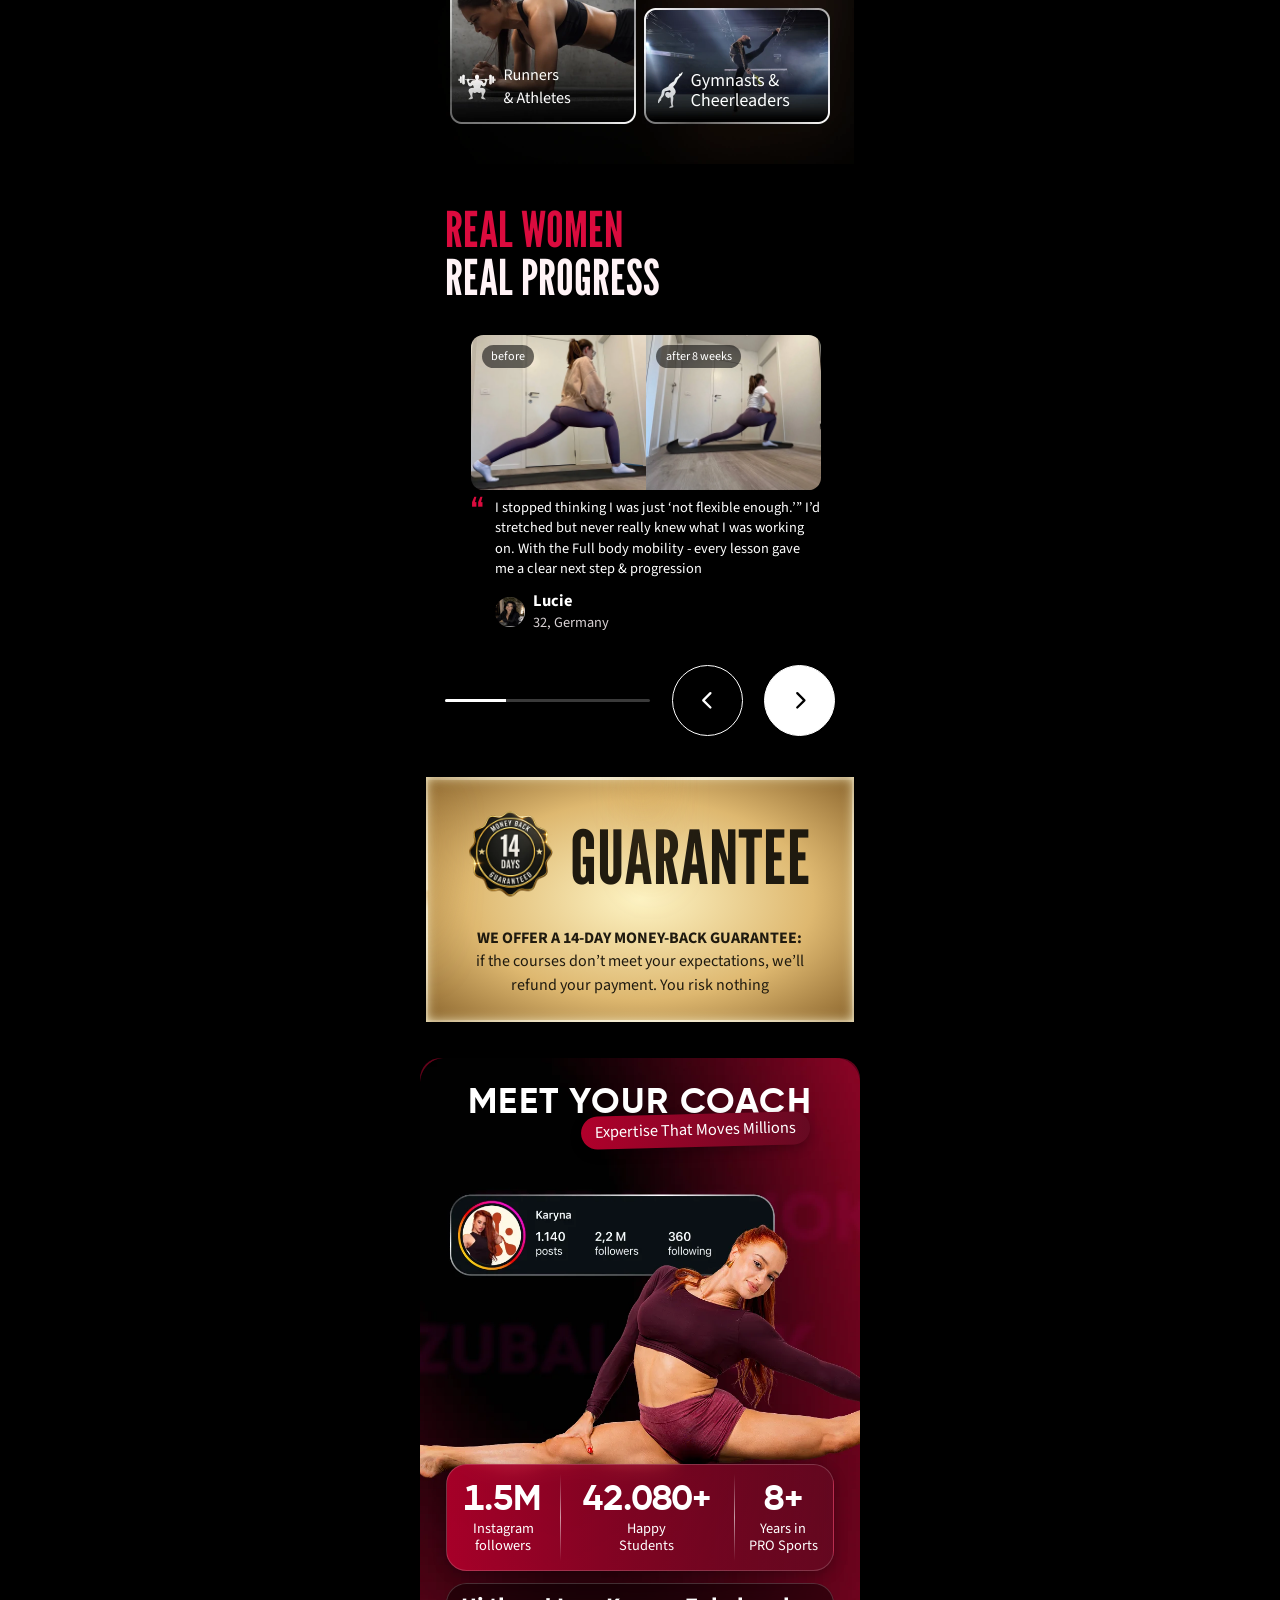
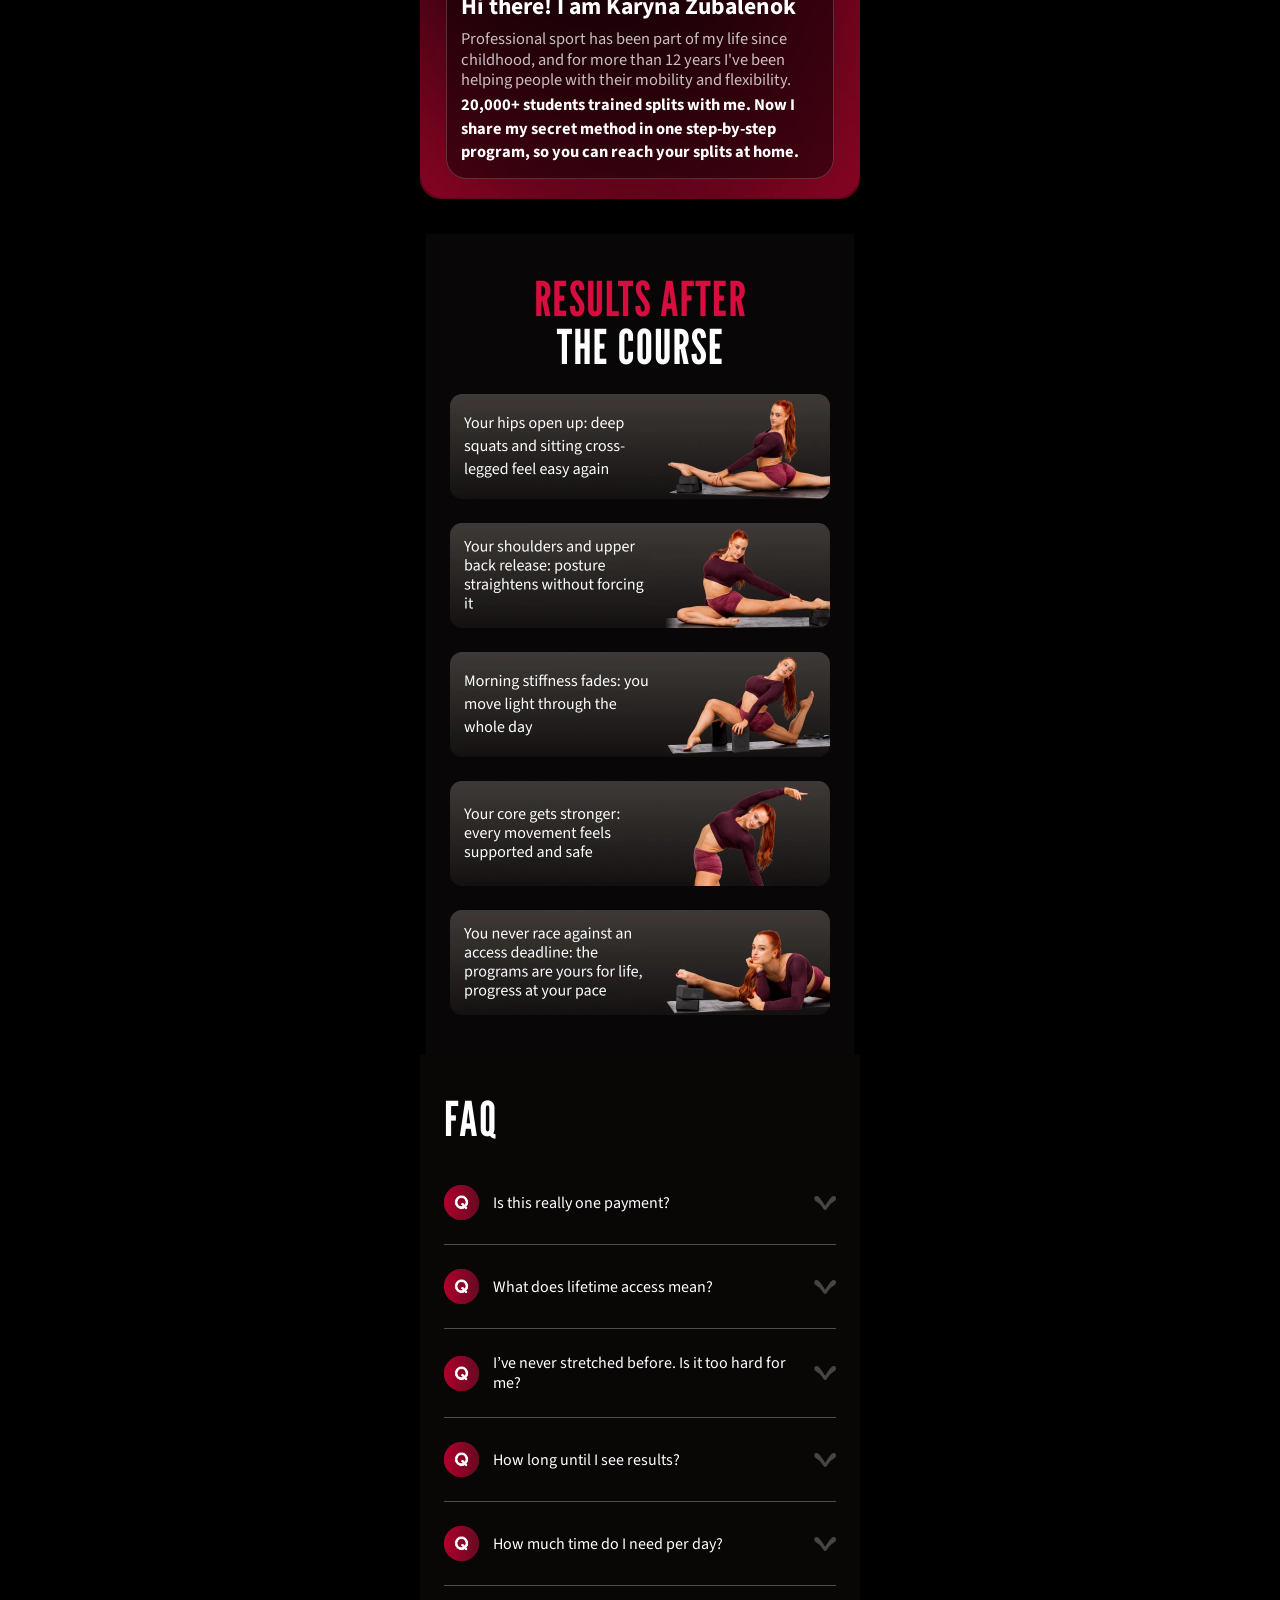
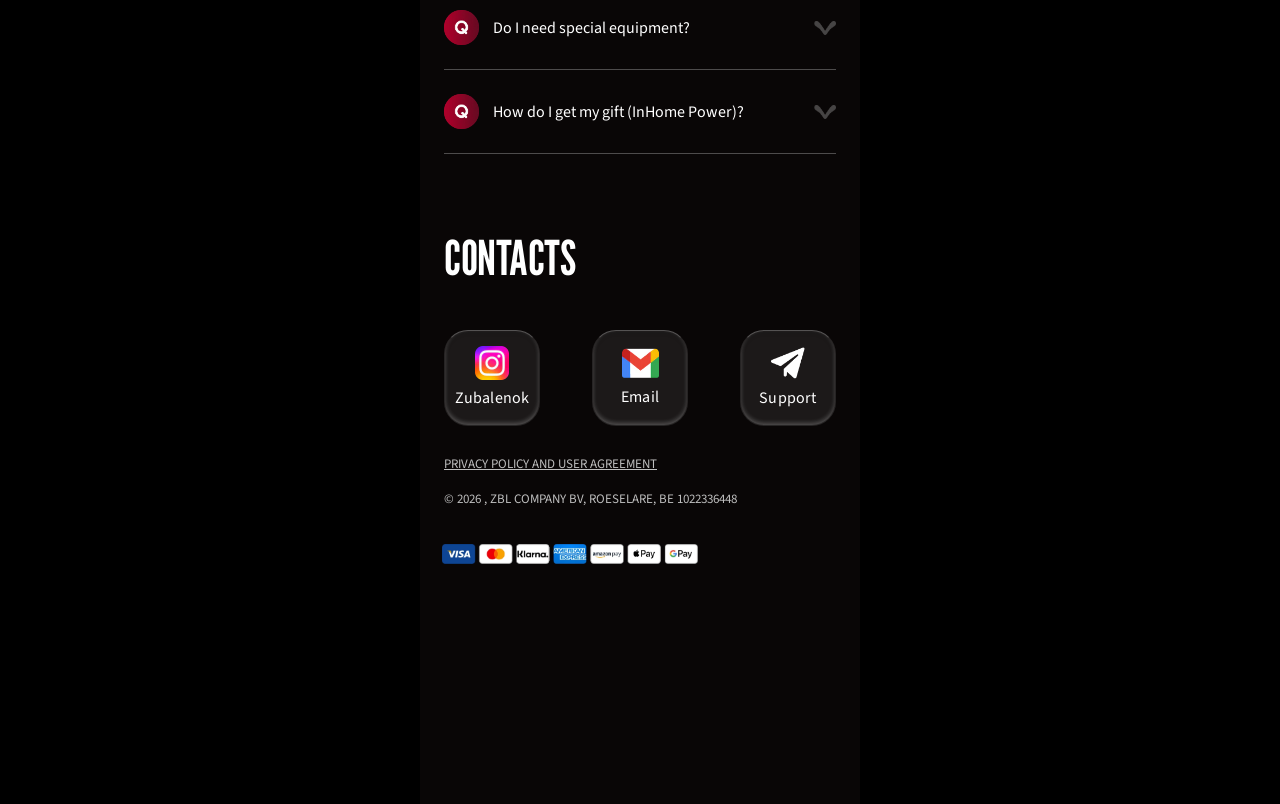
==== commit df9f7e6e: "Update illustration captions, price block and CTA geometry - excited: remove the bottom-left "video " ====
--- a/index.html
+++ b/index.html
@@ -705,7 +705,7 @@
 <!-- FIG:bonuses -->
 <div class="fig-sec fig-bonuses" style="position:relative;width:428px;height:1224px;margin:0 auto;overflow:hidden">
 <img src="assets/img/flat/bonuses.webp" width="428" height="1224" alt="" style="position:absolute;left:0;top:0;width:428px;height:1224px;display:block">
-<a href="https://zubalenok.online/shop/item/13297" data-pay="v1" aria-label="Get it now for $99" style="position:absolute;left:38px;top:1102px;width:352px;height:58px;border-radius:24px"></a>
+<a href="https://zubalenok.online/shop/item/13297" data-pay="v1" aria-label="Get it now for $99" style="position:absolute;left:39px;top:1102px;width:350px;height:50px;border-radius:25px"></a>
 </div>
 <!-- /FIG:bonuses -->
   <div class="s5">
